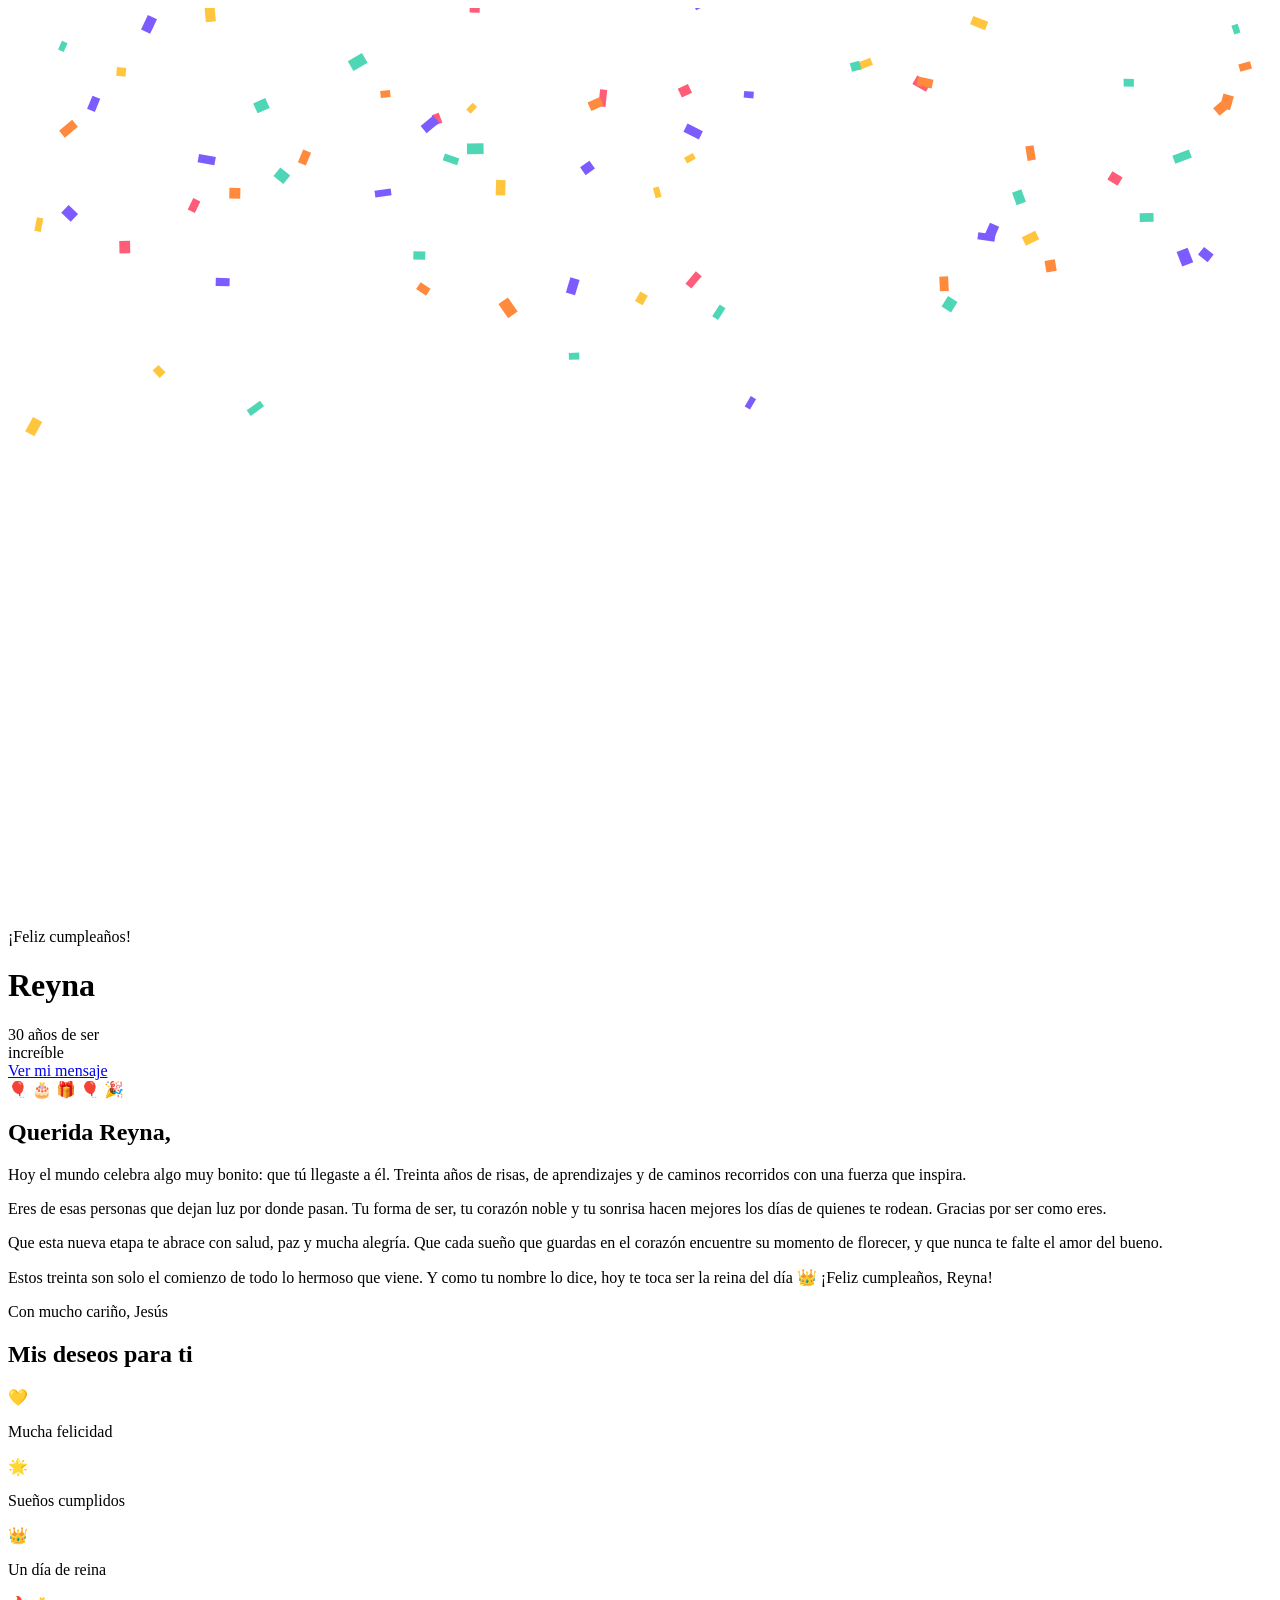
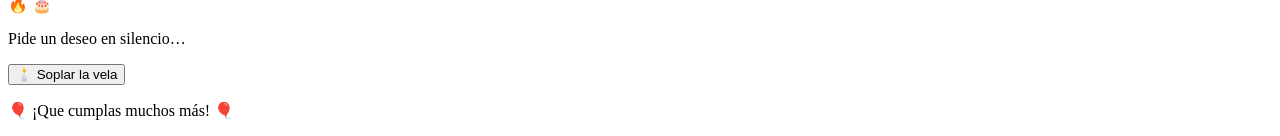
==== index.html @ 69c3510b "Rename index .html to index.html" ====
<!DOCTYPE html>
<html lang="es">
<head>
  <meta charset="UTF-8"/>
  <meta name="viewport" content="width=device-width, initial-scale=1.0"/>
  <title>¡Feliz cumpleaños!</title>
  <link rel="preconnect" href="https://fonts.googleapis.com"/>
  <link rel="preconnect" href="https://fonts.gstatic.com" crossorigin/>
  <link href="https://fonts.googleapis.com/css2?family=Fredoka:wght@500;600;700&family=Nunito:wght@400;600;800&display=swap" rel="stylesheet"/>
  <link rel="stylesheet" href="style.css"/>
</head>
<body class="locked">

<!-- ═══════════════════════════════════════════
     1) VIDEO DE INTRO (lo primero que se ve)
     El archivo del video debe llamarse: intro.mp4
     y estar en la misma carpeta que este index.html
     ═══════════════════════════════════════════ -->
<div class="intro" id="intro">
  <video id="introVideo" src="intro.mp4" autoplay muted playsinline preload="auto"></video>

  <button class="intro-btn intro-sound" id="soundBtn" type="button">🔊 Activar sonido</button>
  <button class="intro-btn intro-skip"  id="skipBtn"  type="button">Saltar ›</button>
  <button class="intro-play" id="playBtn" type="button" hidden>▶ Toca para ver la sorpresa</button>

  <div class="intro-bar"><span id="introBar"></span></div>
</div>

<canvas id="confetti" aria-hidden="true"></canvas>


<!-- ═══════════════════════════════════════════
     2) CONTENIDO DE LA PÁGINA
     ═══════════════════════════════════════════ -->
<main>

  <!-- Portada -->
  <header class="hero">
    <div class="bunting" aria-hidden="true">
      <span></span><span></span><span></span><span></span><span></span><span></span>
      <span></span><span></span><span></span><span></span><span></span><span></span>
      <span></span><span></span><span></span><span></span><span></span><span></span>
      <span></span><span></span><span></span><span></span><span></span><span></span>
    </div>

    <div class="hero-inner">
      <p class="hero-lead">¡Feliz cumpleaños!</p>
      <h1 class="hero-name" data-fill="nombre">NOMBRE</h1>
      <div class="age" aria-label="años que cumple">
        <span class="age-num" data-fill="edad">10</span>
        <span class="age-txt">años de ser<br/>increíble</span>
      </div>
      <a class="btn btn-sun" href="#mensaje">Ver mi mensaje</a>
    </div>

    <span class="float f1" aria-hidden="true">🎈</span>
    <span class="float f2" aria-hidden="true">🎂</span>
    <span class="float f3" aria-hidden="true">🎁</span>
    <span class="float f4" aria-hidden="true">🎈</span>
    <span class="float f5" aria-hidden="true">🎉</span>
  </header>

  <!-- Carta de felicitación -->
  <section class="message" id="mensaje">
    <article class="letter">
      <h2 data-fill="saludo">Querido NOMBRE,</h2>
      <div id="letterBody"></div>
      <p class="sign" data-fill="firma">Con mucho cariño</p>
    </article>
  </section>

  <!-- Deseos -->
  <section class="wishes">
    <h2>Mis deseos para ti</h2>
    <div class="wish-strip" id="wishStrip"></div>
  </section>

  <!-- Soplar la vela -->
  <section class="candle">
    <div class="cake" id="cake" aria-hidden="true">
      <span class="flame" id="flame">🔥</span>
      <span class="cake-emoji">🎂</span>
    </div>
    <p class="candle-text" id="candleText">Pide un deseo en silencio…</p>
    <button class="btn btn-sun" id="blowBtn" type="button">🕯️ Soplar la vela</button>
  </section>

  <footer class="foot">
    <p>🎈 ¡Que cumplas muchos más! 🎈</p>
  </footer>
</main>


<!-- ═══════════════════════════════════════════
     3) AQUÍ CAMBIAS LOS TEXTOS DE LA FELICITACIÓN
        Solo edita lo que está entre comillas.
     ═══════════════════════════════════════════ -->
<script>
const CONFIG = {
  nombre: "Reyna",                     // Nombre de quien cumple años
  edad:   "30",                        // Años que cumple
  saludo: "Querida Reyna,",            // Cómo empieza la carta

  // Cada línea entre comillas es un párrafo de la carta
  mensaje: [
    "Hoy el mundo celebra algo muy bonito: que tú llegaste a él. Treinta años de risas, de aprendizajes y de caminos recorridos con una fuerza que inspira.",
    "Eres de esas personas que dejan luz por donde pasan. Tu forma de ser, tu corazón noble y tu sonrisa hacen mejores los días de quienes te rodean. Gracias por ser como eres.",
    "Que esta nueva etapa te abrace con salud, paz y mucha alegría. Que cada sueño que guardas en el corazón encuentre su momento de florecer, y que nunca te falte el amor del bueno.",
    "Estos treinta son solo el comienzo de todo lo hermoso que viene. Y como tu nombre lo dice, hoy te toca ser la reina del día 👑 ¡Feliz cumpleaños, Reyna!"
  ],

  firma: "Con mucho cariño,\nJesús",   // \n hace un salto de línea

  // Tres deseos (ícono + texto corto)
  deseos: [
    { icono: "💛", texto: "Mucha felicidad" },
    { icono: "🌟", texto: "Sueños cumplidos" },
    { icono: "👑", texto: "Un día de reina" }
  ]
};
</script>

<script>
/* ── Rellenar textos desde CONFIG ── */
document.querySelectorAll('[data-fill]').forEach(el => {
  el.textContent = CONFIG[el.dataset.fill];
});
CONFIG.mensaje.forEach(txt => {
  const p = document.createElement('p');
  p.textContent = txt;
  document.getElementById('letterBody').appendChild(p);
});
CONFIG.deseos.forEach(d => {
  const div = document.createElement('div');
  div.className = 'wish';
  div.innerHTML = '<span aria-hidden="true"></span><p></p>';
  div.querySelector('span').textContent = d.icono;
  div.querySelector('p').textContent = d.texto;
  document.getElementById('wishStrip').appendChild(div);
});
document.title = '¡Feliz cumpleaños, ' + CONFIG.nombre + '!';

/* ── Confeti ── */
function confetti(duration) {
  if (window.matchMedia('(prefers-reduced-motion: reduce)').matches) return;
  const c = document.getElementById('confetti'), ctx = c.getContext('2d');
  c.width = innerWidth; c.height = innerHeight;
  const colors = ['#FF5C7A', '#FFC53D', '#4FD6B5', '#7C5CFF', '#FF8A3D', '#FFFFFF'];
  const pieces = Array.from({ length: 150 }, () => ({
    x: Math.random() * c.width,
    y: -20 - Math.random() * c.height * 0.6,
    w: 6 + Math.random() * 6,
    h: 9 + Math.random() * 9,
    vx: -1.2 + Math.random() * 2.4,
    vy: 2 + Math.random() * 3.5,
    r: Math.random() * 6,
    vr: -0.2 + Math.random() * 0.4,
    col: colors[Math.floor(Math.random() * colors.length)]
  }));
  const t0 = performance.now();
  (function frame(t) {
    ctx.clearRect(0, 0, c.width, c.height);
    pieces.forEach(p => {
      p.x += p.vx; p.y += p.vy; p.r += p.vr;
      ctx.save(); ctx.translate(p.x, p.y); ctx.rotate(p.r);
      ctx.fillStyle = p.col; ctx.fillRect(-p.w / 2, -p.h / 2, p.w, p.h);
      ctx.restore();
    });
    if (t - t0 < duration) requestAnimationFrame(frame);
    else ctx.clearRect(0, 0, c.width, c.height);
  })(t0);
}

/* ── Soplar la vela ── */
document.getElementById('blowBtn').addEventListener('click', e => {
  document.getElementById('flame').textContent = '💨';
  document.getElementById('cake').classList.add('blown');
  document.getElementById('candleText').textContent = '¡Que se cumpla todo lo que deseaste! ✨';
  e.currentTarget.hidden = true;
  confetti(4500);
});

/* ── Video de intro ── */
const intro = document.getElementById('intro');
const vid = document.getElementById('introVideo');
const bar = document.getElementById('introBar');
const soundBtn = document.getElementById('soundBtn');
const skipBtn = document.getElementById('skipBtn');
const playBtn = document.getElementById('playBtn');
let closed = false;

function closeIntro() {
  if (closed) return;
  closed = true;
  vid.pause();
  intro.classList.add('hide');
  document.body.classList.remove('locked');
  document.body.classList.add('revealed');
  window.scrollTo(0, 0);
  setTimeout(() => intro.remove(), 900);
  confetti(4000);
}

vid.addEventListener('ended', closeIntro);
vid.addEventListener('error', closeIntro);          // si no existe intro.mp4, pasa directo a la página
skipBtn.addEventListener('click', closeIntro);
vid.addEventListener('timeupdate', () => {
  if (vid.duration) bar.style.width = (vid.currentTime / vid.duration * 100) + '%';
});

soundBtn.addEventListener('click', () => {
  vid.muted = false;
  soundBtn.hidden = true;
  vid.play();
});

playBtn.addEventListener('click', () => {
  vid.muted = false;
  soundBtn.hidden = true;
  playBtn.hidden = true;
  vid.play();
});

// Si el navegador bloquea el autoplay, se muestra un botón grande para iniciar
const started = vid.play();
if (started && started.catch) started.catch(() => { playBtn.hidden = false; });

// Si el video tarda demasiado en cargar, no dejamos esperando
setTimeout(() => { if (!closed && vid.readyState < 2) closeIntro(); }, 8000);
</script>

</body>
</html>
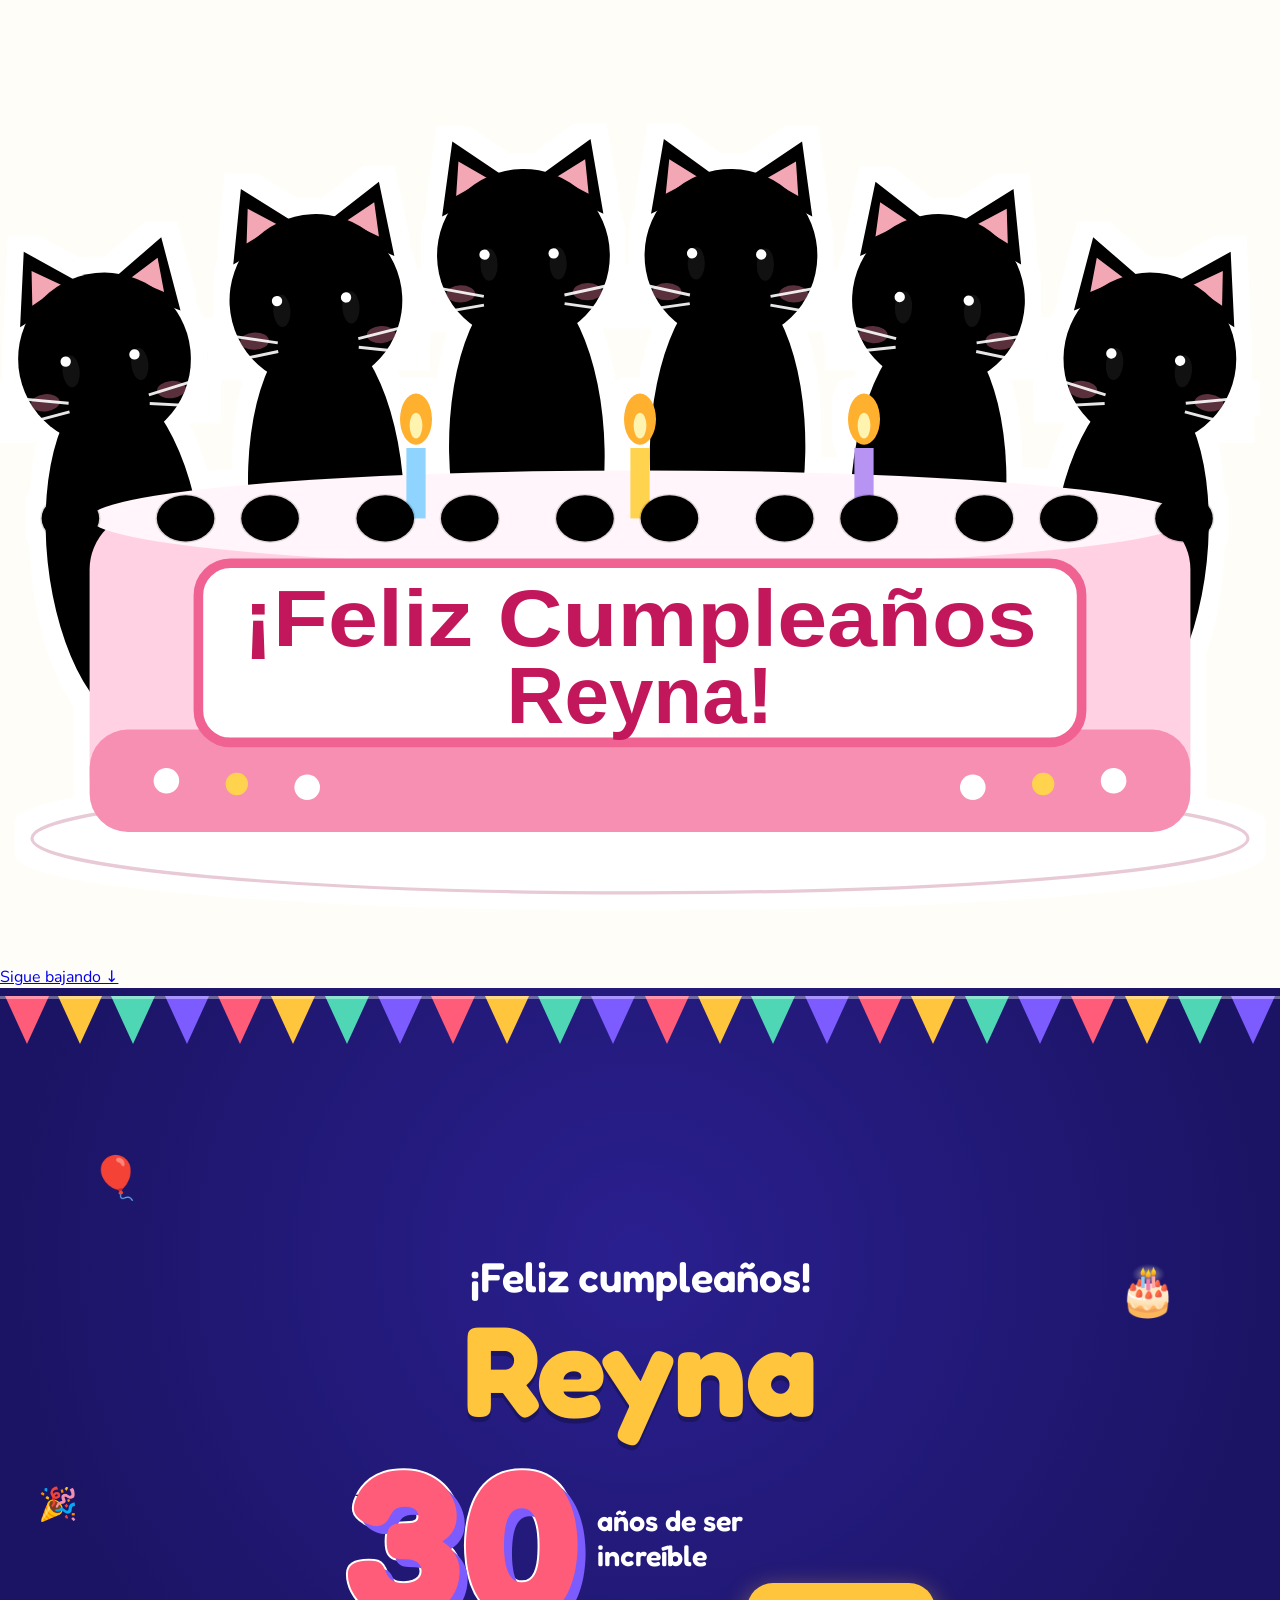
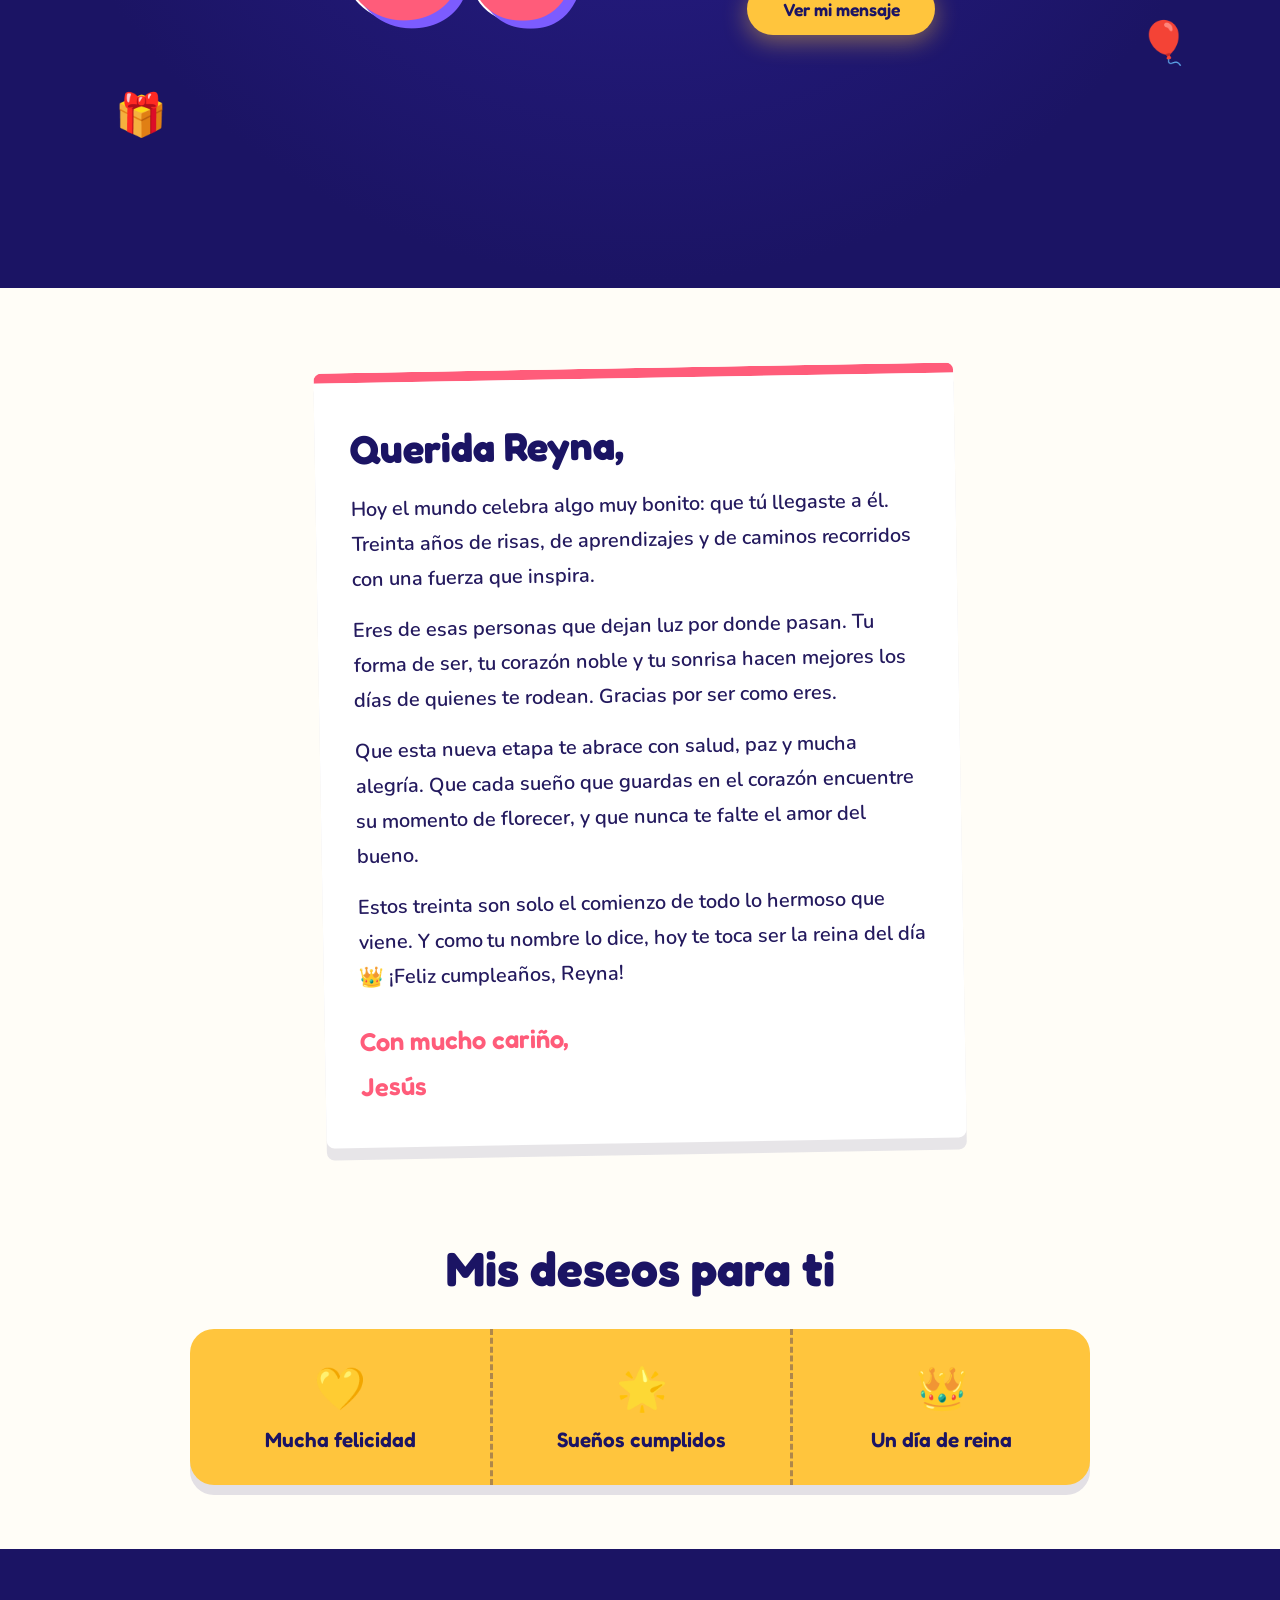
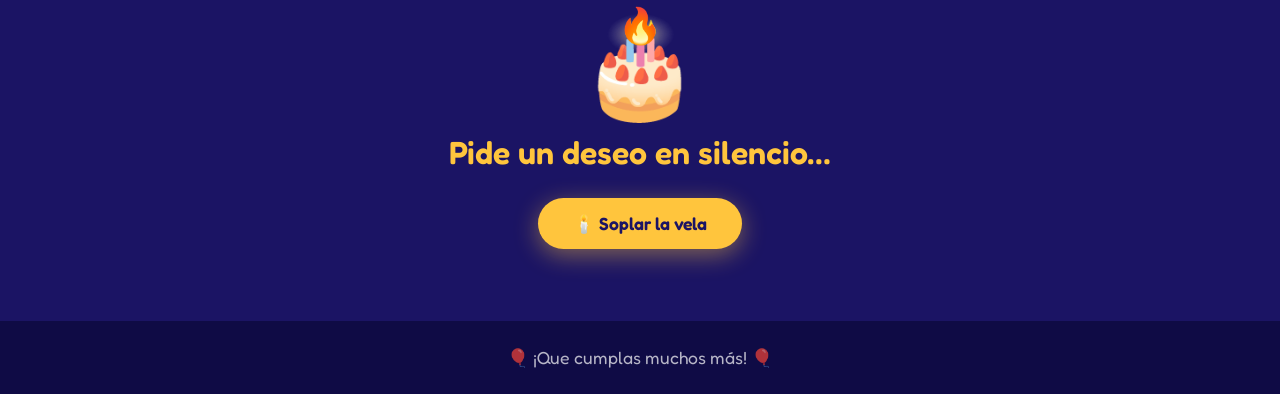
==== commit c7c19618: "Add SVG section for birthday cake with kittens" ====
--- a/index.html
+++ b/index.html
@@ -34,8 +34,81 @@
      ═══════════════════════════════════════════ -->
 <main>
 
+  <!-- ═══════════════════════════════════════════
+       GATITOS CON EL PASTEL (aparece justo después del video)
+       Nota: el nombre "Reyna" del pastel está escrito dentro del dibujo (SVG).
+       Si cambias el nombre, busca "Reyna" en este bloque y cámbialo.
+       ═══════════════════════════════════════════ -->
+  <section class="hero-gatitos">
+<svg viewBox="0 0 400 300" role="img" aria-labelledby="hg-t">
+ <title id="hg-t">Seis gatitos juntos sostienen un pastel que dice ¡Feliz Cumpleaños Reyna!</title>
+ <defs>
+  <filter id="st" x="-3%" y="-3%" width="106%" height="108%" color-interpolation-filters="sRGB">
+   <feMorphology in="SourceAlpha" operator="dilate" radius="5" result="d"/>
+   <feFlood flood-color="#fff"/><feComposite in2="d" operator="in" result="w"/>
+   <feMerge><feMergeNode in="w"/><feMergeNode in="SourceGraphic"/></feMerge>
+  </filter>
+  <symbol id="kt" viewBox="0 0 80 130" overflow="visible">
+   <ellipse cx="40" cy="110" rx="27" ry="60" style="fill:var(--fur)"/>
+   <path d="M12 28L16 2L36 16ZM68 28L64 2L44 16Z" style="fill:var(--ear,var(--fur))"/>
+   <path d="M17 21L18 9L28 15ZM63 21L62 9L52 15Z" style="fill:var(--ein,#f3a6b4)"/>
+   <circle cx="40" cy="42" r="30" style="fill:var(--fur)"/>
+   <ellipse cx="40" cy="46" rx="22" ry="22" style="fill:var(--mask,var(--fur))"/>
+   <g style="opacity:var(--po,0)"><ellipse cx="24" cy="30" rx="11" ry="10" fill="#d9833a"/><ellipse cx="58" cy="34" rx="8" ry="7" fill="#f1d2a0"/></g>
+   <g style="opacity:var(--so,0)" stroke="#2e2118" stroke-width="2.8" stroke-linecap="round" fill="none"><path d="M40 14V26M30 16L33 26M50 16L47 26M12 44H22M13 52H22M68 44H58M67 52H58"/></g>
+   <ellipse cx="40" cy="56" rx="14" ry="10" style="fill:var(--muz,var(--fur))"/>
+   <ellipse cx="18" cy="55" rx="5" ry="3" fill="#ff8aa8" opacity=".35"/><ellipse cx="62" cy="55" rx="5" ry="3" fill="#ff8aa8" opacity=".35"/>
+   <ellipse cx="28" cy="44" rx="6.2" ry="7.2" style="fill:var(--eye)"/><ellipse cx="52" cy="44" rx="6.2" ry="7.2" style="fill:var(--eye)"/>
+   <ellipse cx="28" cy="45" rx="3" ry="5.6" fill="#111"/><ellipse cx="52" cy="45" rx="3" ry="5.6" fill="#111"/>
+   <circle cx="26.5" cy="41.5" r="1.8" fill="#fff"/><circle cx="50.5" cy="41.5" r="1.8" fill="#fff"/>
+   <path d="M36.5 53H43.5L40 57.5Z" style="fill:var(--nose)"/>
+   <path d="M40 57.5V60M40 60Q36 63 33 60M40 60Q44 63 47 60" stroke="#0008" stroke-width="1.2" fill="none" stroke-linecap="round"/>
+   <path d="M26 56L6 52M26 59L7 62M54 56L74 52M54 59L73 62" stroke="#fff" stroke-opacity=".9" stroke-width="1"/>
+  </symbol>
+  <g id="pw"><ellipse cx="20" cy="0" rx="10" ry="8" style="fill:var(--paw,var(--fur))" stroke="#0002"/><ellipse cx="60" cy="0" rx="10" ry="8" style="fill:var(--paw,var(--fur))" stroke="#0002"/></g>
+ </defs>
+
+ <g filter="url(#st)"><g class="all">
+  <!-- gatitos: negro, blanco y gris, carey, gris azulado, atigrado café, siamés -->
+  <g transform="translate(4,74) scale(.9) rotate(-6 40 120)"><g class="kb" style="--i:0"><use href="#kt" class="c1" width="80" height="130"/></g></g>
+  <g transform="translate(66.4,56) scale(.9) rotate(-3 40 120)"><g class="kb" style="--i:1"><use href="#kt" class="c2" width="80" height="130"/></g></g>
+  <g transform="translate(128.8,42) scale(.9) rotate(-1 40 120)"><g class="kb" style="--i:2"><use href="#kt" class="c3" width="80" height="130"/></g></g>
+  <g transform="translate(191.2,42) scale(.9) rotate(1 40 120)"><g class="kb" style="--i:3"><use href="#kt" class="c4" width="80" height="130"/></g></g>
+  <g transform="translate(253.6,56) scale(.9) rotate(3 40 120)"><g class="kb" style="--i:4"><use href="#kt" class="c5" width="80" height="130"/></g></g>
+  <g transform="translate(316,74) scale(.9) rotate(6 40 120)"><g class="kb" style="--i:5"><use href="#kt" class="c6" width="80" height="130"/></g></g>
+
+  <!-- pastel -->
+  <ellipse cx="200" cy="262" rx="190" ry="17" fill="#fff" stroke="#e8c9d6"/>
+  <rect x="28" y="160" width="344" height="100" rx="18" fill="#ffd1e3"/>
+  <rect x="28" y="228" width="344" height="32" rx="12" fill="#f78fb3"/>
+  <ellipse cx="200" cy="162" rx="172" ry="15" fill="#fff5fa"/>
+  <g fill="#fff"><circle cx="52" cy="244" r="4"/><circle cx="96" cy="246" r="4"/><circle cx="304" cy="246" r="4"/><circle cx="348" cy="244" r="4"/></g>
+  <g fill="#ffd34d"><circle cx="74" cy="245" r="3.5"/><circle cx="326" cy="245" r="3.5"/></g>
+  <rect x="62" y="176" width="276" height="56" rx="10" fill="#fff" stroke="#f06292" stroke-width="3"/>
+  <g font-family="Trebuchet MS,Segoe UI,sans-serif" font-weight="800" text-anchor="middle" fill="#c2185b">
+   <text x="200" y="202" font-size="25" textLength="248" lengthAdjust="spacingAndGlyphs">¡Feliz Cumpleaños</text>
+   <text x="200" y="226" font-size="25">Reyna!</text>
+  </g>
+  <!-- velas -->
+  <g>
+   <rect x="127" y="140" width="6" height="22" fill="#8fd3ff"/><rect x="197" y="140" width="6" height="22" fill="#ffd34d"/><rect x="267" y="140" width="6" height="22" fill="#b794f4"/>
+   <g fill="#ffb02e"><ellipse class="fl" cx="130" cy="131" rx="5" ry="8"/><ellipse class="fl" cx="200" cy="131" rx="5" ry="8"/><ellipse class="fl" cx="270" cy="131" rx="5" ry="8"/></g>
+   <g fill="#fff3b0"><ellipse cx="130" cy="133" rx="2" ry="4"/><ellipse cx="200" cy="133" rx="2" ry="4"/><ellipse cx="270" cy="133" rx="2" ry="4"/></g>
+  </g>
+  <!-- patitas agarrando el pastel -->
+  <g transform="translate(4,162) scale(.9)"><use href="#pw" class="c1"/></g>
+  <g transform="translate(66.4,162) scale(.9)"><use href="#pw" class="c2"/></g>
+  <g transform="translate(128.8,162) scale(.9)"><use href="#pw" class="c3"/></g>
+  <g transform="translate(191.2,162) scale(.9)"><use href="#pw" class="c4"/></g>
+  <g transform="translate(253.6,162) scale(.9)"><use href="#pw" class="c5"/></g>
+  <g transform="translate(316,162) scale(.9)"><use href="#pw" class="c6"/></g>
+ </g></g>
+</svg>
+    <a class="gatitos-next" href="#inicio">Sigue bajando ↓</a>
+  </section>
+
   <!-- Portada -->
-  <header class="hero">
+  <header class="hero" id="inicio">
     <div class="bunting" aria-hidden="true">
       <span></span><span></span><span></span><span></span><span></span><span></span>
       <span></span><span></span><span></span><span></span><span></span><span></span>
--- a/style.css
+++ b/style.css
@@ -0,0 +1,286 @@
+/* =====================================================
+   FELICITACIÓN DE CUMPLEAÑOS
+   Paleta: azul noche · amarillo sol · coral · menta
+   Fuentes: Fredoka (títulos) + Nunito (texto)
+   ===================================================== */
+
+:root {
+  --night:  #1B1464;
+  --night2: #2A1F8F;
+  --sun:    #FFC53D;
+  --coral:  #FF5C7A;
+  --mint:   #4FD6B5;
+  --violet: #7C5CFF;
+  --paper:  #FFFDF7;
+  --ink:    #241A5E;
+  --soft:   #5B5490;
+}
+
+*, *::before, *::after { box-sizing: border-box; margin: 0; padding: 0; }
+html { scroll-behavior: smooth; }
+
+body {
+  font-family: 'Nunito', system-ui, sans-serif;
+  background: var(--paper);
+  color: var(--ink);
+  overflow-x: hidden;
+}
+body.locked { overflow: hidden; height: 100vh; }
+
+:focus-visible { outline: 3px solid var(--sun); outline-offset: 3px; }
+
+/* ══════════════ VIDEO DE INTRO ══════════════ */
+.intro {
+  position: fixed; inset: 0; z-index: 100;
+  background: #000;
+  display: flex; align-items: center; justify-content: center;
+  transition: opacity .8s ease;
+}
+.intro.hide { opacity: 0; pointer-events: none; }
+
+.intro video { width: 100%; height: 100%; object-fit: contain; background: #000; }
+
+.intro-btn {
+  position: absolute;
+  top: max(1rem, env(safe-area-inset-top));
+  font-family: 'Nunito', sans-serif; font-weight: 800; font-size: .9rem;
+  color: #fff; background: rgba(0,0,0,.55);
+  border: 1.5px solid rgba(255,255,255,.5);
+  padding: .55rem 1rem; border-radius: 100px; cursor: pointer;
+  backdrop-filter: blur(6px);
+}
+.intro-btn:hover { background: rgba(0,0,0,.75); }
+.intro-sound { left: 1rem; }
+.intro-skip  { right: 1rem; }
+
+.intro-play {
+  position: absolute;
+  font-family: 'Fredoka', sans-serif; font-weight: 600; font-size: 1.2rem;
+  color: var(--night); background: var(--sun);
+  border: none; padding: 1rem 2rem; border-radius: 100px; cursor: pointer;
+  box-shadow: 0 8px 30px rgba(255,197,61,.5);
+}
+
+.intro-bar {
+  position: absolute; left: 0; right: 0; bottom: 0; height: 5px;
+  background: rgba(255,255,255,.2);
+}
+.intro-bar span { display: block; height: 100%; width: 0; background: var(--sun); }
+
+#confetti {
+  position: fixed; inset: 0; width: 100%; height: 100%;
+  pointer-events: none; z-index: 90;
+}
+
+/* ══════════════ PORTADA ══════════════ */
+.hero {
+  position: relative;
+  min-height: 100svh;
+  background: radial-gradient(ellipse at 50% 30%, var(--night2) 0%, var(--night) 70%);
+  color: #fff;
+  text-align: center;
+  display: flex; align-items: center; justify-content: center;
+  padding: 7rem 1.5rem 5rem;
+  overflow: hidden;
+}
+
+/* Banderines */
+.bunting {
+  position: absolute; top: 0; left: 0; right: 0;
+  display: flex; justify-content: space-around;
+  height: 70px; overflow: hidden;
+}
+.bunting::before {
+  content: ''; position: absolute; top: 8px; left: 0; right: 0;
+  height: 3px; background: rgba(255,255,255,.35);
+}
+.bunting span {
+  width: 0; height: 0; margin-top: 8px; flex: none;
+  border-left: 22px solid transparent;
+  border-right: 22px solid transparent;
+  border-top: 48px solid var(--coral);
+}
+.bunting span:nth-child(4n+2) { border-top-color: var(--sun); }
+.bunting span:nth-child(4n+3) { border-top-color: var(--mint); }
+.bunting span:nth-child(4n)   { border-top-color: var(--violet); }
+
+.hero-inner { position: relative; z-index: 2; max-width: 760px; }
+
+.hero-lead {
+  font-family: 'Fredoka', sans-serif; font-weight: 600;
+  font-size: clamp(1.6rem, 6vw, 2.6rem);
+  color: #fff;
+  margin-bottom: .4rem;
+}
+
+.hero-name {
+  font-family: 'Fredoka', sans-serif; font-weight: 700;
+  font-size: clamp(3.4rem, 15vw, 8rem);
+  line-height: .95;
+  color: var(--sun);
+  text-shadow: 0 5px 0 rgba(0,0,0,.25);
+  word-break: break-word;
+}
+
+/* El número de la edad es el elemento protagonista */
+.age {
+  display: inline-flex; align-items: center; gap: 1rem;
+  margin: 1.6rem 0 2.2rem;
+}
+.age-num {
+  font-family: 'Fredoka', sans-serif; font-weight: 700;
+  font-size: clamp(6rem, 26vw, 13rem);
+  line-height: .8;
+  color: var(--coral);
+  -webkit-text-stroke: 4px #fff;
+  paint-order: stroke fill;
+  text-shadow: 8px 8px 0 var(--violet);
+}
+.age-txt {
+  font-family: 'Fredoka', sans-serif; font-weight: 600;
+  font-size: clamp(1.2rem, 4vw, 1.8rem);
+  text-align: left; line-height: 1.2;
+  color: #fff;
+}
+
+body.revealed .age-num { animation: pop .7s cubic-bezier(.2,1.6,.4,1) both; }
+@keyframes pop {
+  from { transform: scale(.3) rotate(-12deg); opacity: 0; }
+  to   { transform: scale(1) rotate(0); opacity: 1; }
+}
+
+/* Globos y stickers */
+.float {
+  position: absolute; z-index: 1;
+  font-size: 2.6rem;
+  animation: bob 4s ease-in-out infinite;
+}
+.f1 { top: 18%; left: 7%;  animation-delay: 0s; }
+.f2 { top: 30%; right: 8%; font-size: 3rem; animation-delay: .8s; }
+.f3 { bottom: 16%; left: 9%; animation-delay: 1.6s; }
+.f4 { bottom: 24%; right: 7%; animation-delay: .4s; }
+.f5 { top: 55%; left: 3%; font-size: 2rem; animation-delay: 1.2s; }
+@keyframes bob {
+  0%,100% { transform: translateY(0) rotate(-6deg); }
+  50%     { transform: translateY(-14px) rotate(6deg); }
+}
+
+/* Botones */
+.btn {
+  display: inline-block;
+  font-family: 'Fredoka', sans-serif; font-weight: 600; font-size: 1.1rem;
+  padding: .95rem 2.2rem; border-radius: 100px;
+  text-decoration: none; border: none; cursor: pointer;
+  transition: transform .2s, box-shadow .2s;
+}
+.btn:hover { transform: translateY(-3px); }
+.btn-sun { background: var(--sun); color: var(--night); box-shadow: 0 6px 24px rgba(255,197,61,.45); }
+
+/* ══════════════ CARTA ══════════════ */
+.message { padding: 5rem 1.5rem 3rem; background: var(--paper); }
+
+.letter {
+  max-width: 640px; margin: 0 auto;
+  background: #fff;
+  border-top: 10px solid var(--coral);
+  border-radius: 8px;
+  padding: 2.6rem 2.2rem 2.4rem;
+  box-shadow: 0 12px 0 rgba(27,20,100,.1);
+  transform: rotate(-1deg);
+}
+.letter h2 {
+  font-family: 'Fredoka', sans-serif; font-weight: 700;
+  font-size: clamp(1.8rem, 6vw, 2.5rem);
+  color: var(--night);
+  margin-bottom: 1.2rem;
+}
+.letter p {
+  font-size: clamp(1.05rem, 3.4vw, 1.25rem);
+  line-height: 1.75;
+  font-weight: 600;
+  color: var(--ink);
+  margin-bottom: 1rem;
+}
+.letter .sign {
+  font-family: 'Fredoka', sans-serif; font-weight: 600;
+  font-size: clamp(1.3rem, 4vw, 1.6rem);
+  color: var(--coral);
+  white-space: pre-line;
+  margin: 1.6rem 0 0;
+}
+
+/* ══════════════ DESEOS ══════════════ */
+.wishes { padding: 3rem 1.5rem 4rem; text-align: center; }
+.wishes h2 {
+  font-family: 'Fredoka', sans-serif; font-weight: 700;
+  font-size: clamp(2rem, 6vw, 3rem);
+  color: var(--night);
+  margin-bottom: 2rem;
+}
+
+.wish-strip {
+  max-width: 900px; margin: 0 auto;
+  display: grid; grid-template-columns: repeat(3, 1fr);
+  background: var(--sun);
+  border-radius: 24px;
+  box-shadow: 0 10px 0 rgba(27,20,100,.12);
+}
+.wish { padding: 2rem 1rem; }
+.wish + .wish { border-left: 3px dashed rgba(27,20,100,.35); }
+.wish span { display: block; font-size: 2.6rem; margin-bottom: .5rem; }
+.wish p {
+  font-family: 'Fredoka', sans-serif; font-weight: 600;
+  font-size: 1.3rem; line-height: 1.3; color: var(--night);
+}
+
+/* ══════════════ VELA ══════════════ */
+.candle {
+  background: var(--night);
+  color: #fff;
+  text-align: center;
+  padding: 4.5rem 1.5rem;
+}
+.cake { position: relative; display: inline-block; margin-bottom: 1rem; }
+.cake-emoji { font-size: 6rem; display: block; line-height: 1; }
+.flame {
+  position: absolute; top: -1.2rem; left: 50%;
+  transform: translateX(-50%);
+  font-size: 2.2rem;
+  animation: flicker 1s ease-in-out infinite alternate;
+}
+.cake.blown .flame { animation: none; opacity: .8; }
+@keyframes flicker {
+  from { transform: translateX(-50%) scale(1) rotate(-4deg); }
+  to   { transform: translateX(-50%) scale(1.15) rotate(4deg); }
+}
+.candle-text {
+  font-family: 'Fredoka', sans-serif; font-weight: 600;
+  font-size: clamp(1.4rem, 5vw, 2rem);
+  color: var(--sun);
+  margin-bottom: 1.6rem;
+}
+
+.foot {
+  background: #0F0B45; color: rgba(255,255,255,.7);
+  text-align: center; padding: 1.6rem 1rem;
+  font-family: 'Fredoka', sans-serif; font-size: 1.1rem;
+}
+
+/* ══════════════ RESPONSIVE ══════════════ */
+@media (max-width: 720px) {
+  .wish-strip { grid-template-columns: 1fr; }
+  .wish + .wish {
+    border-left: none;
+    border-top: 3px dashed rgba(27,20,100,.35);
+  }
+  .letter { padding: 2rem 1.4rem; }
+  .f5 { display: none; }
+  .age { flex-direction: column; gap: .6rem; }
+  .age-txt { text-align: center; }
+}
+
+@media (prefers-reduced-motion: reduce) {
+  .float, .flame, body.revealed .age-num { animation: none; }
+  .letter { transform: none; }
+  html { scroll-behavior: auto; }
+}
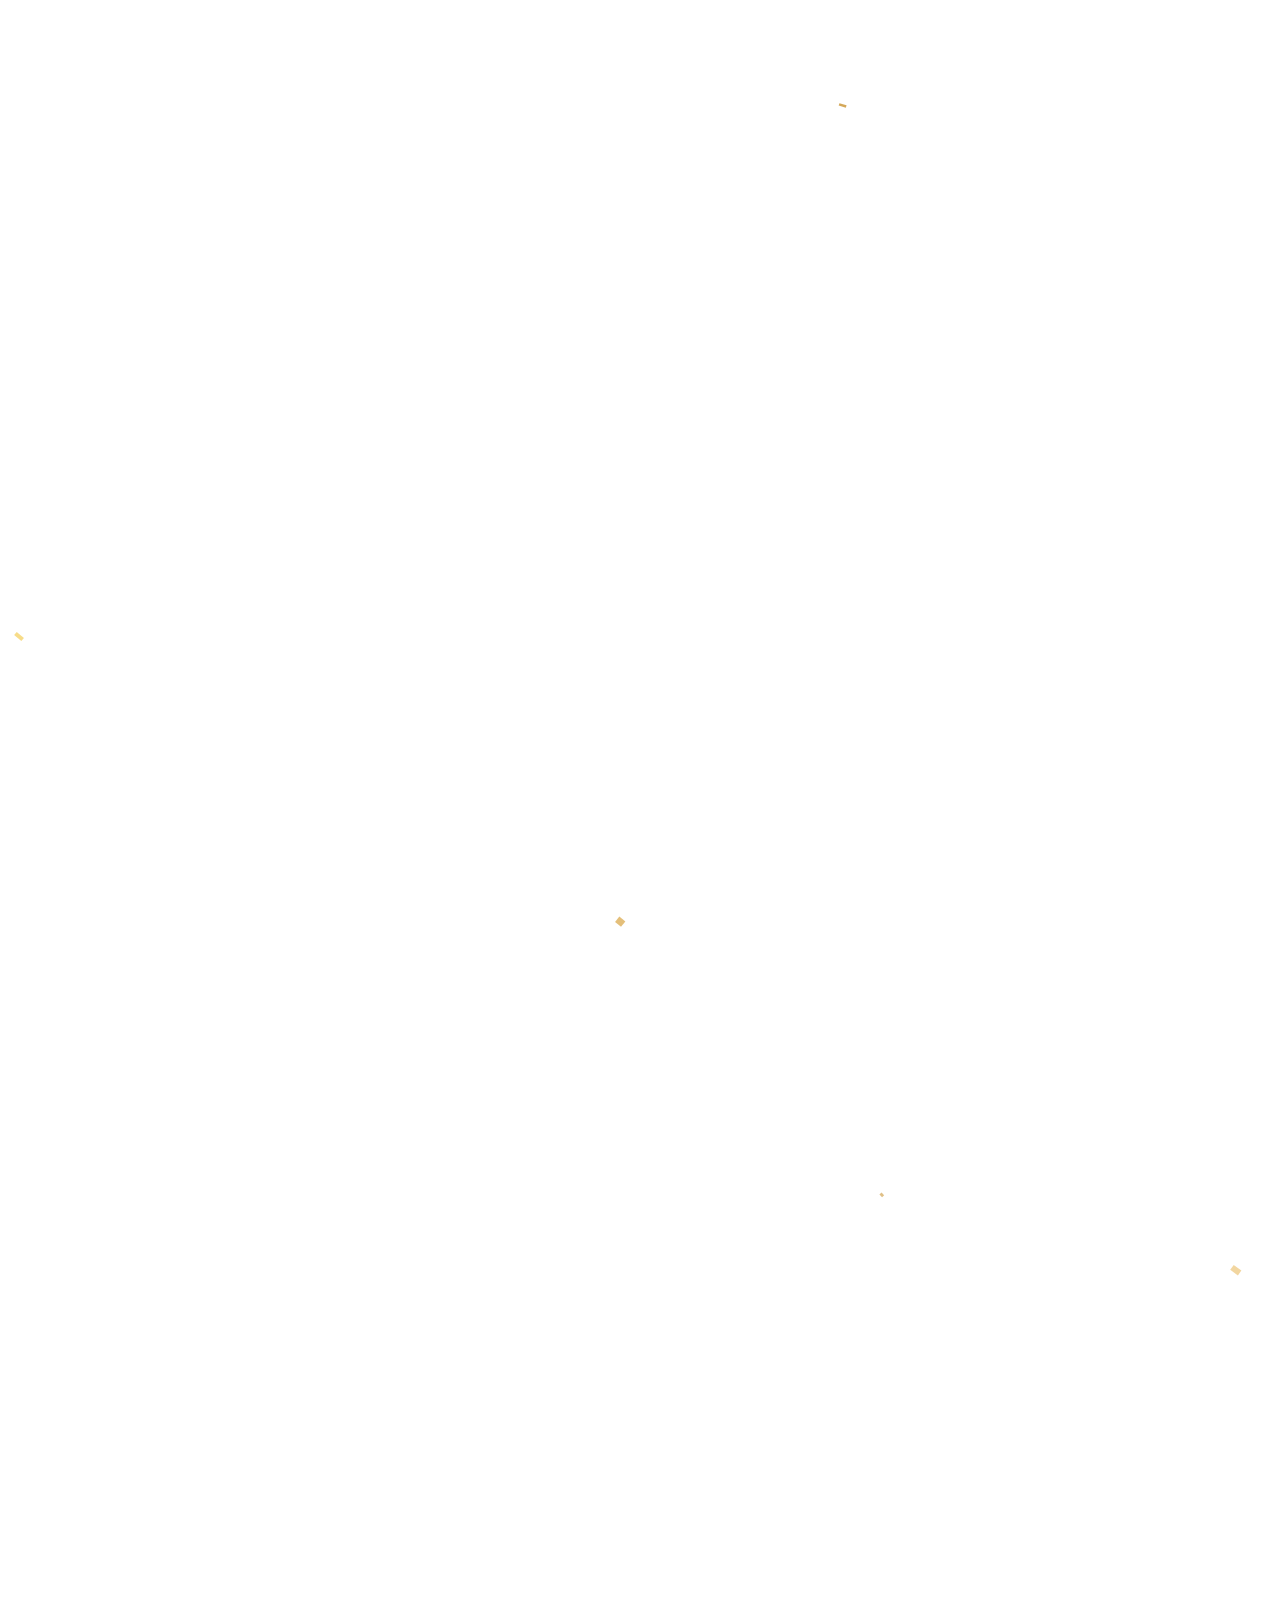
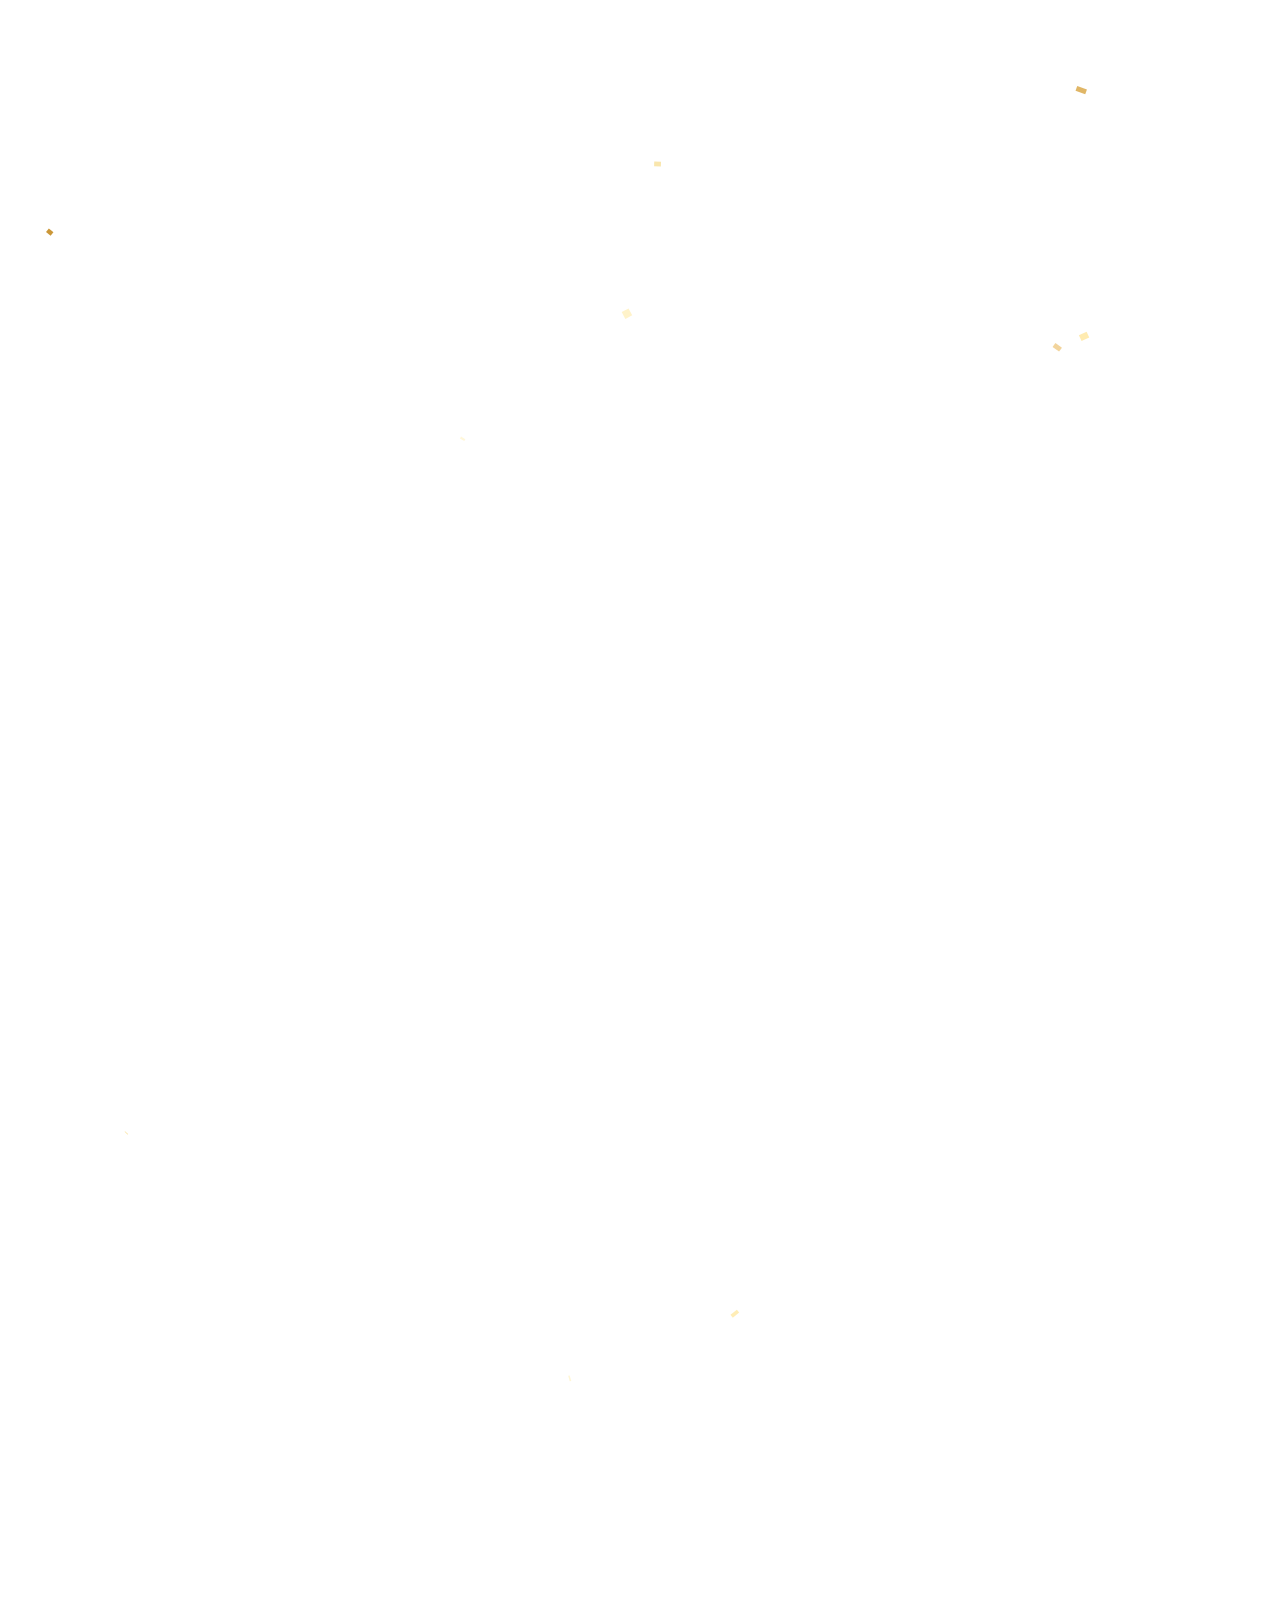
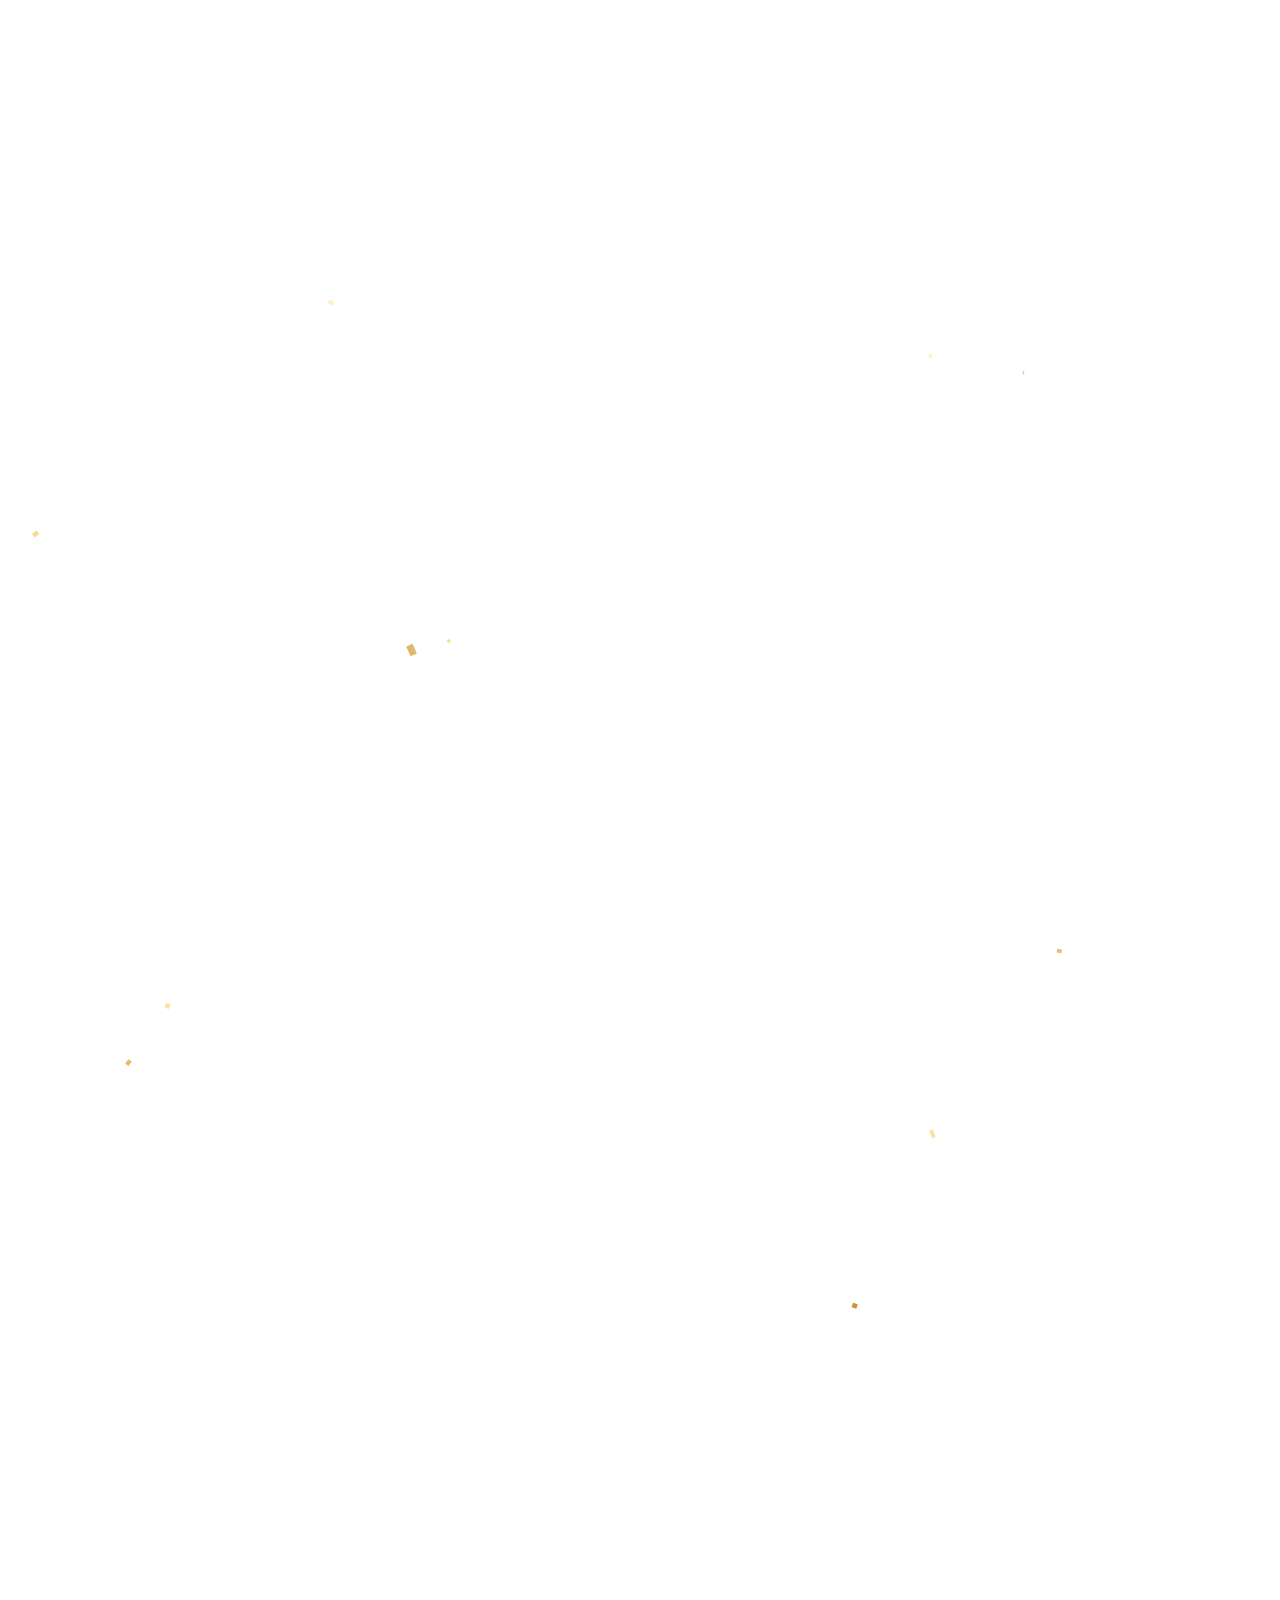
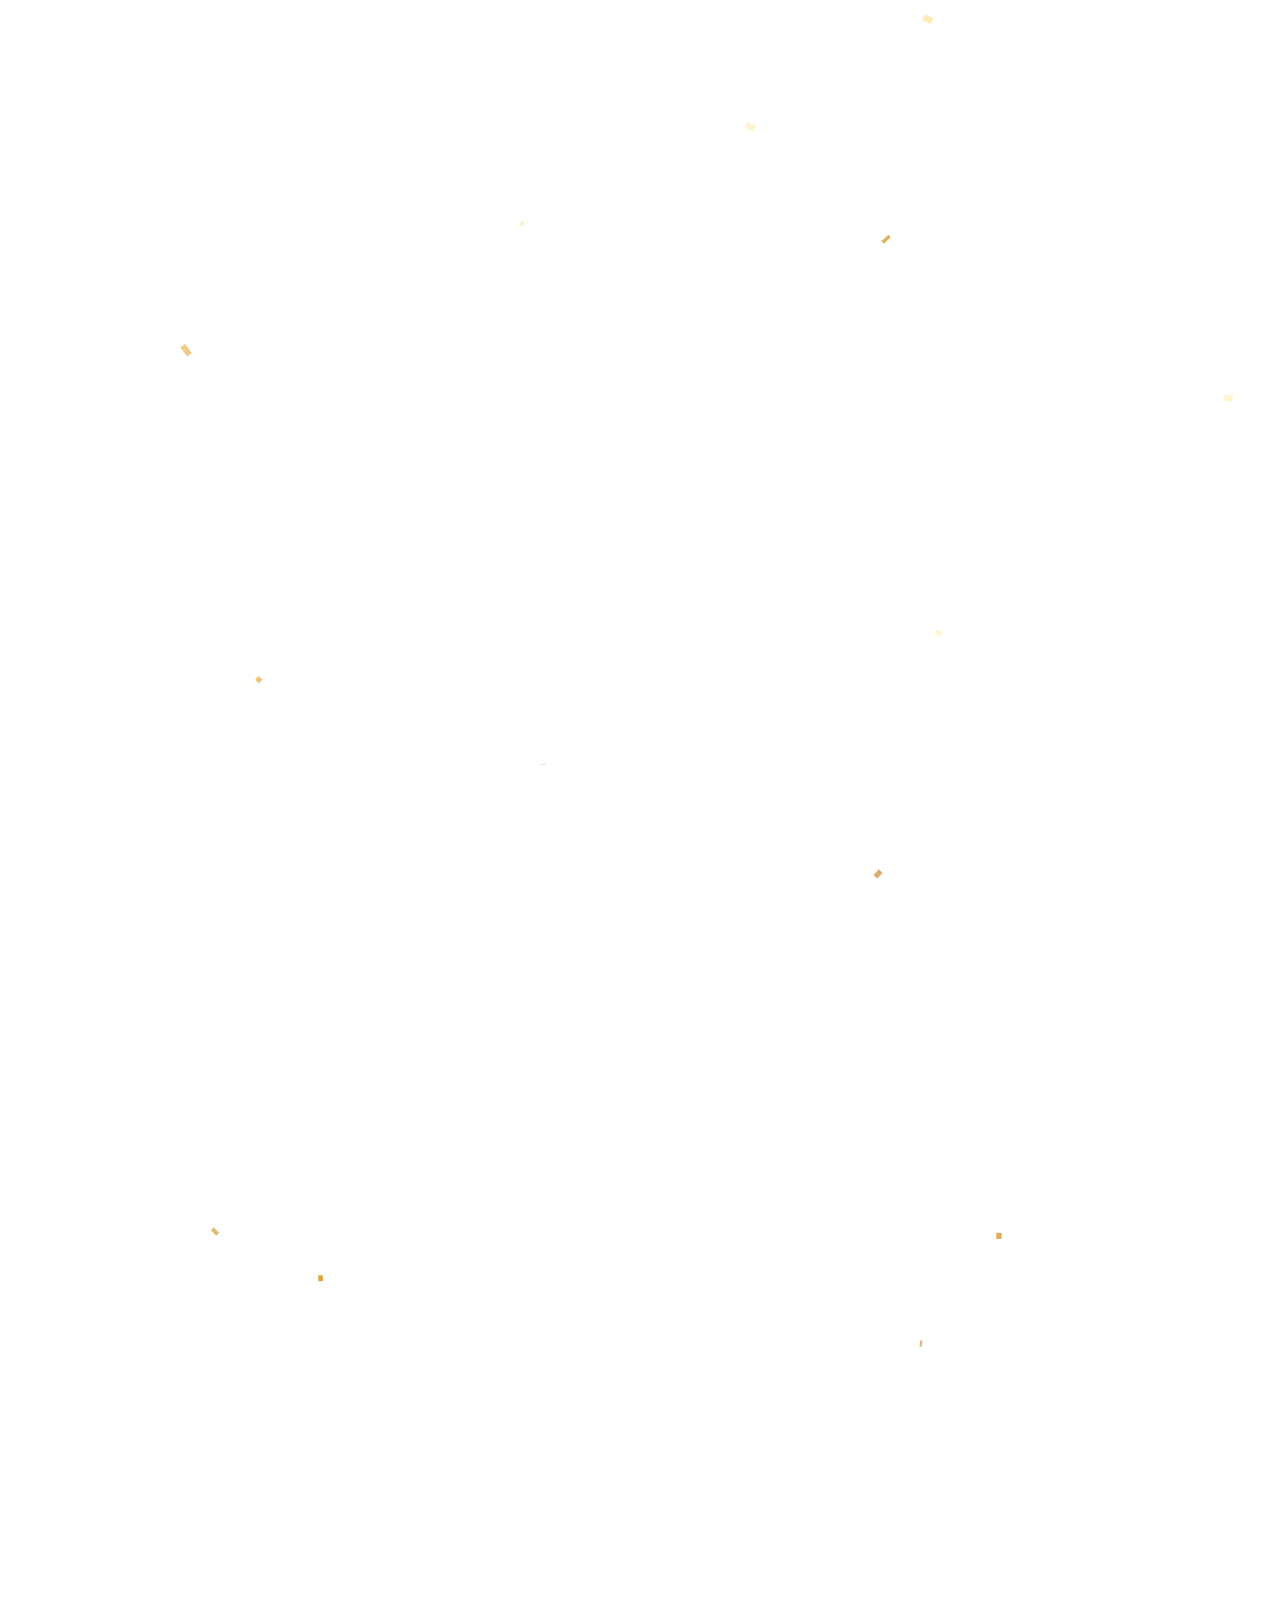
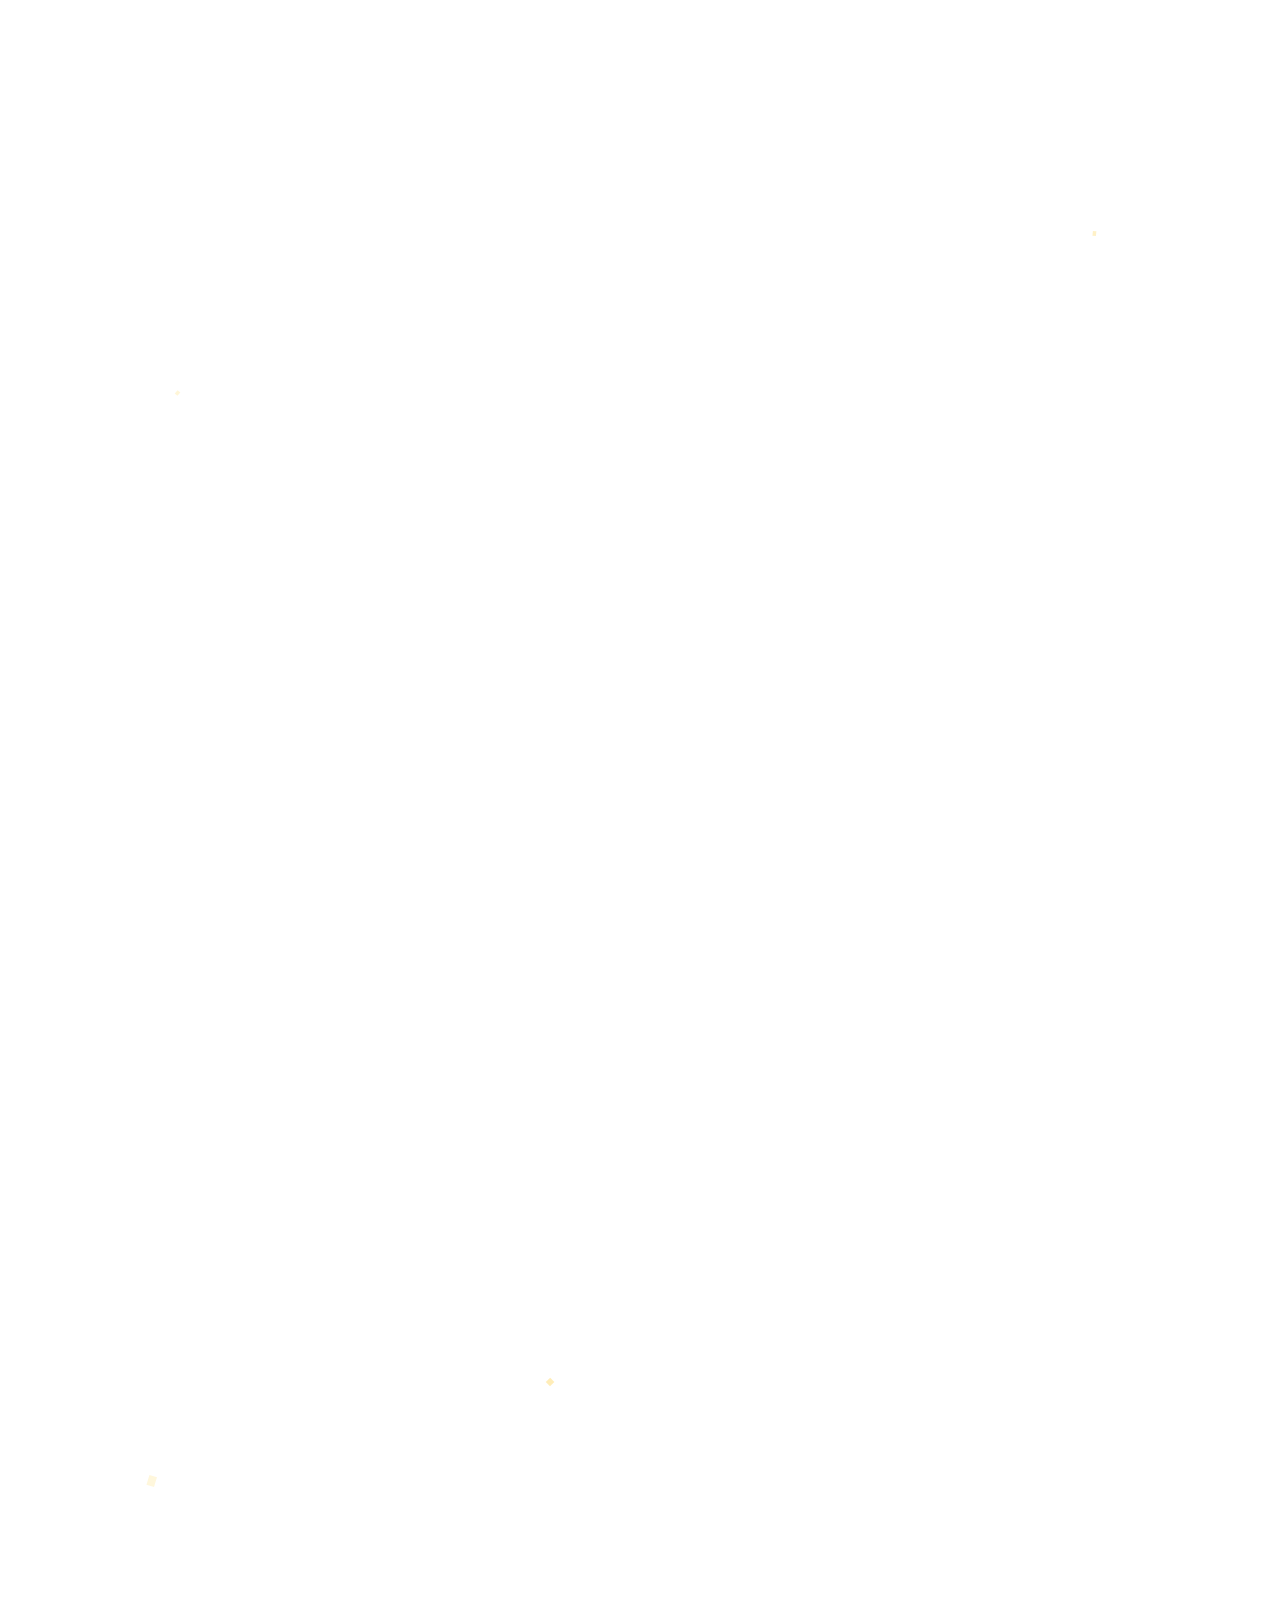
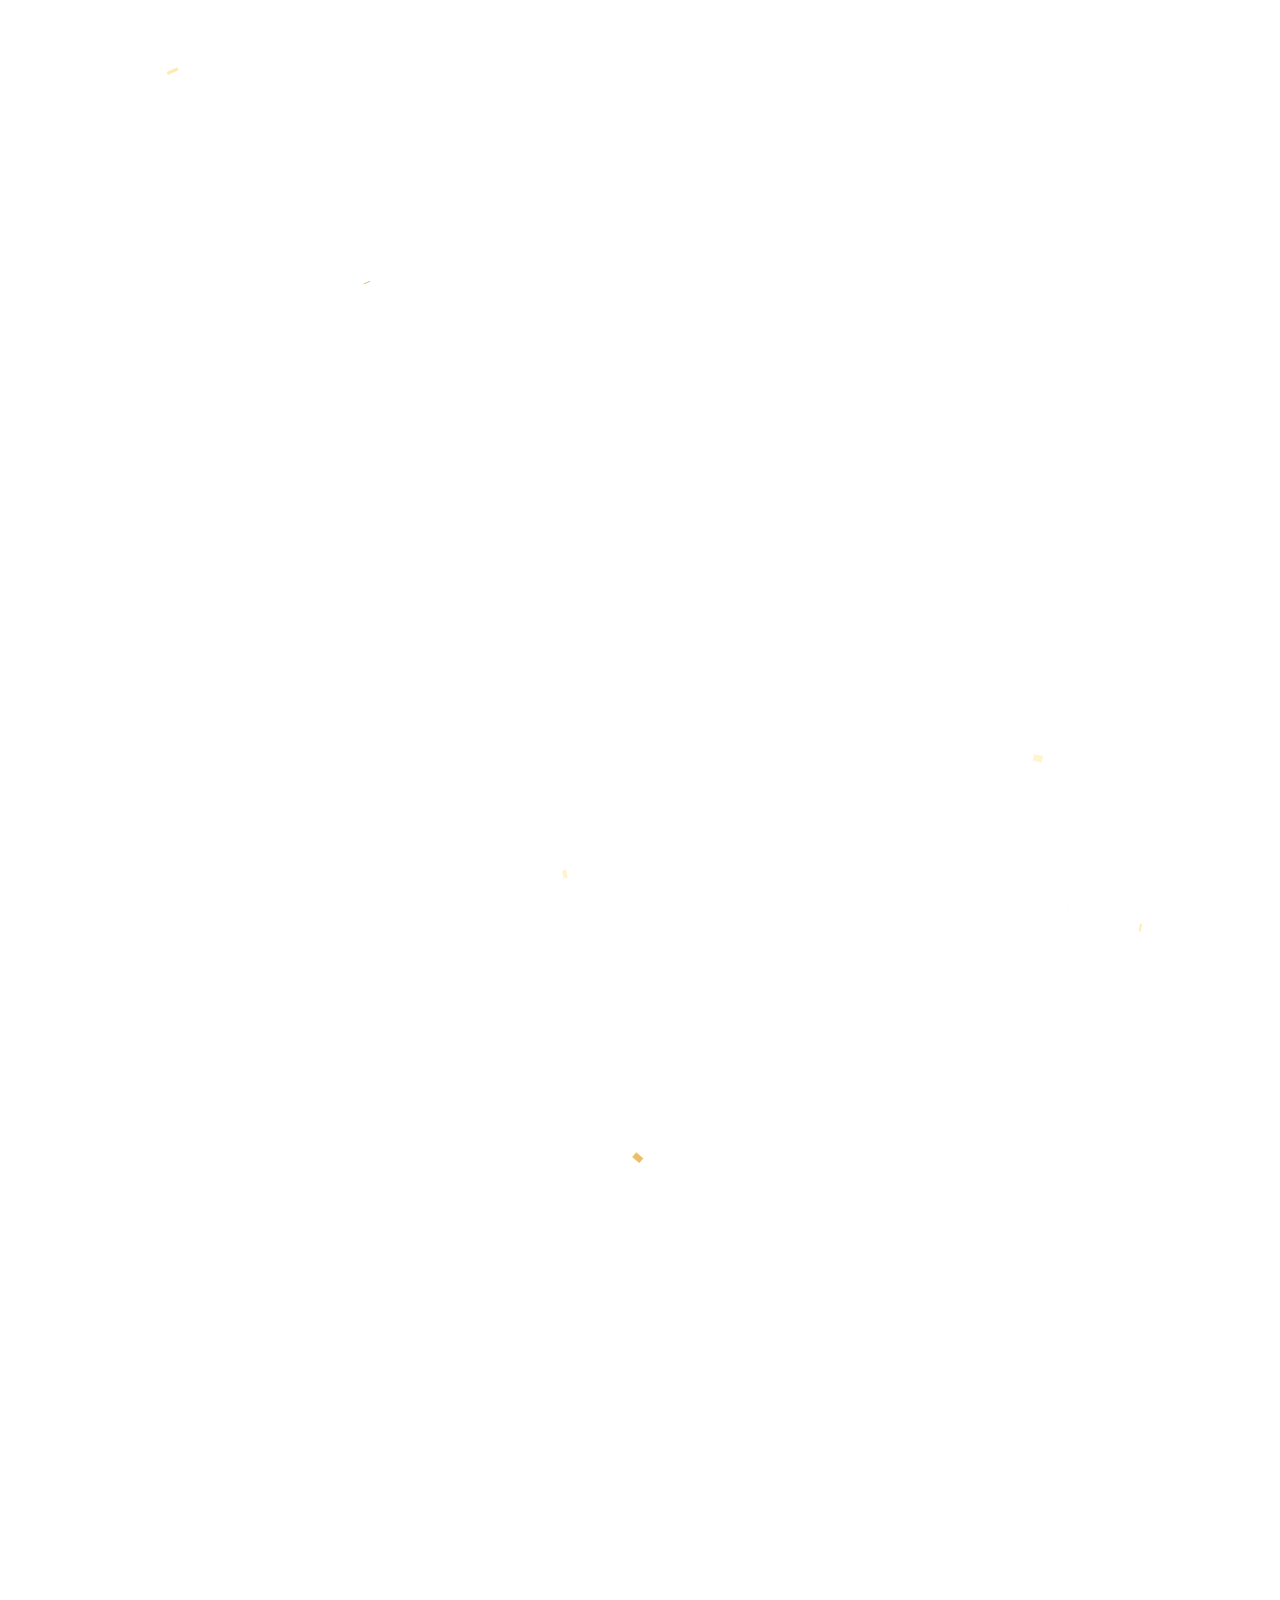
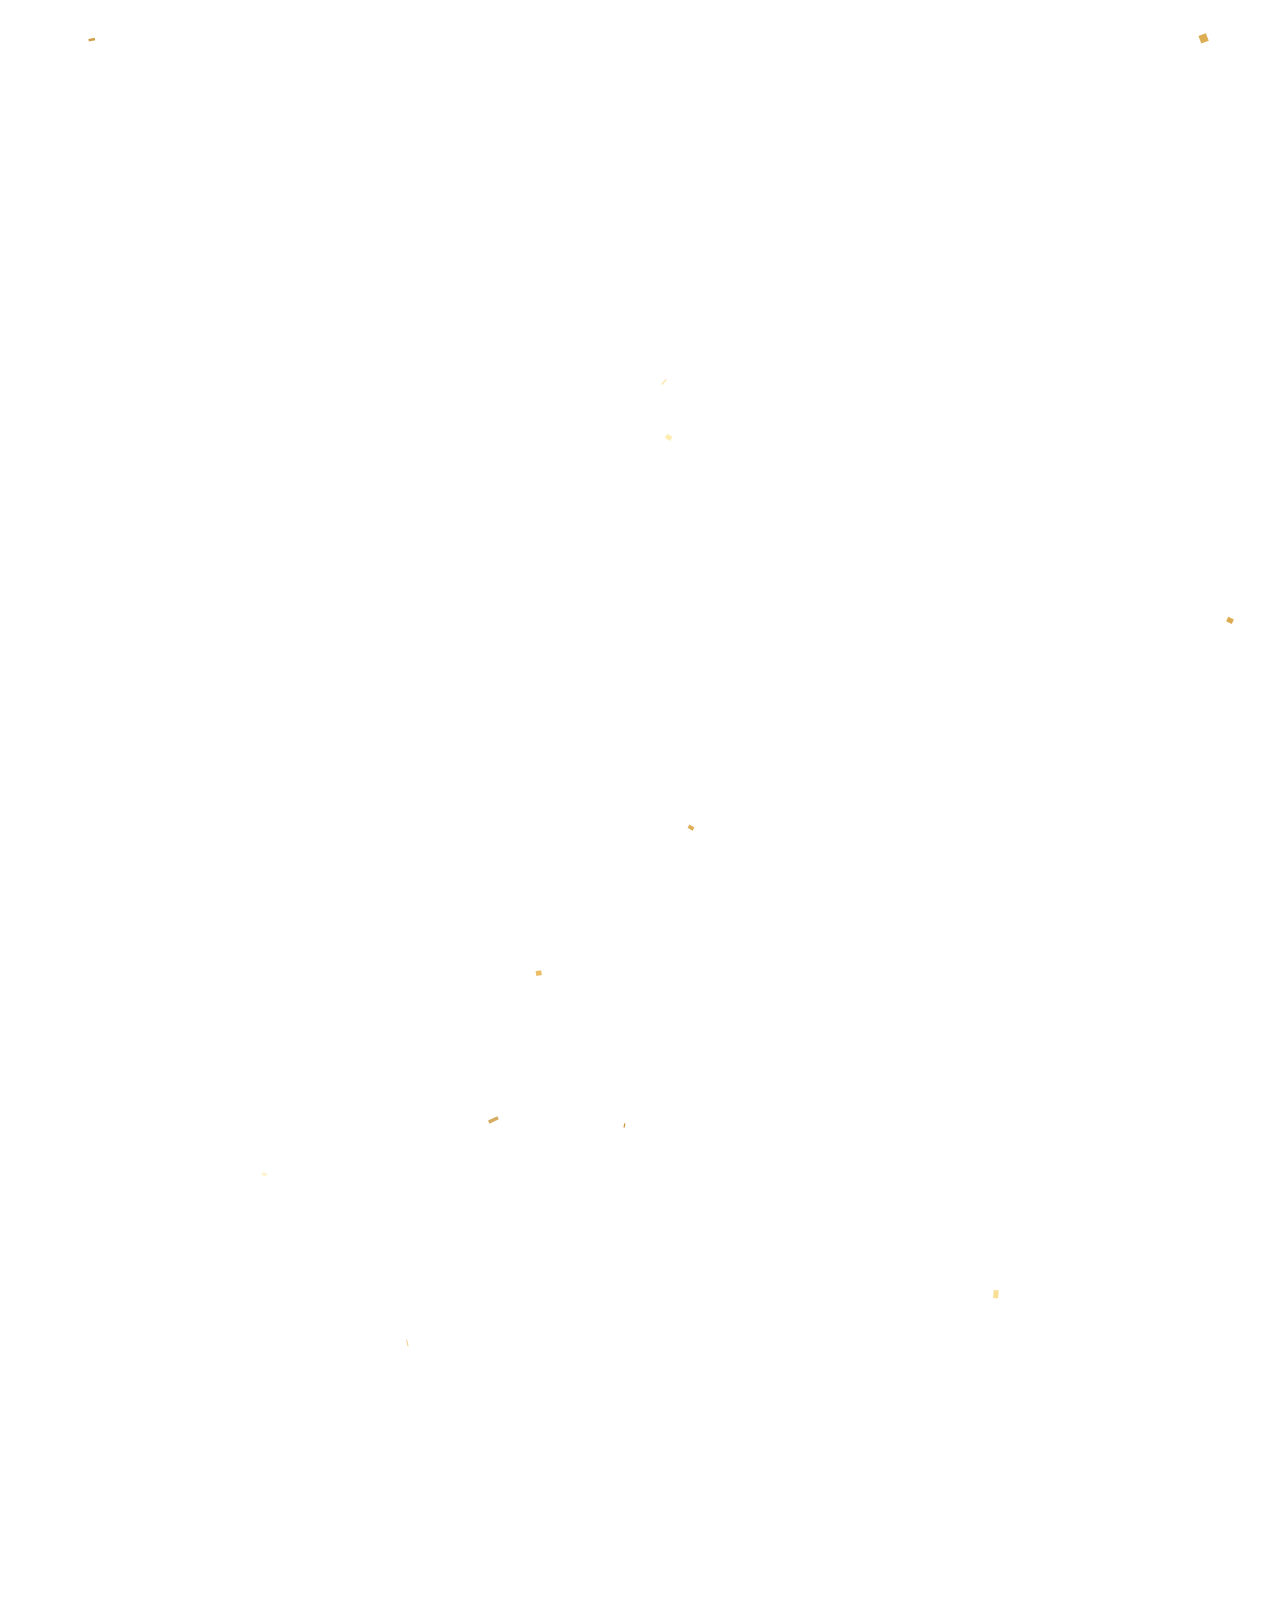
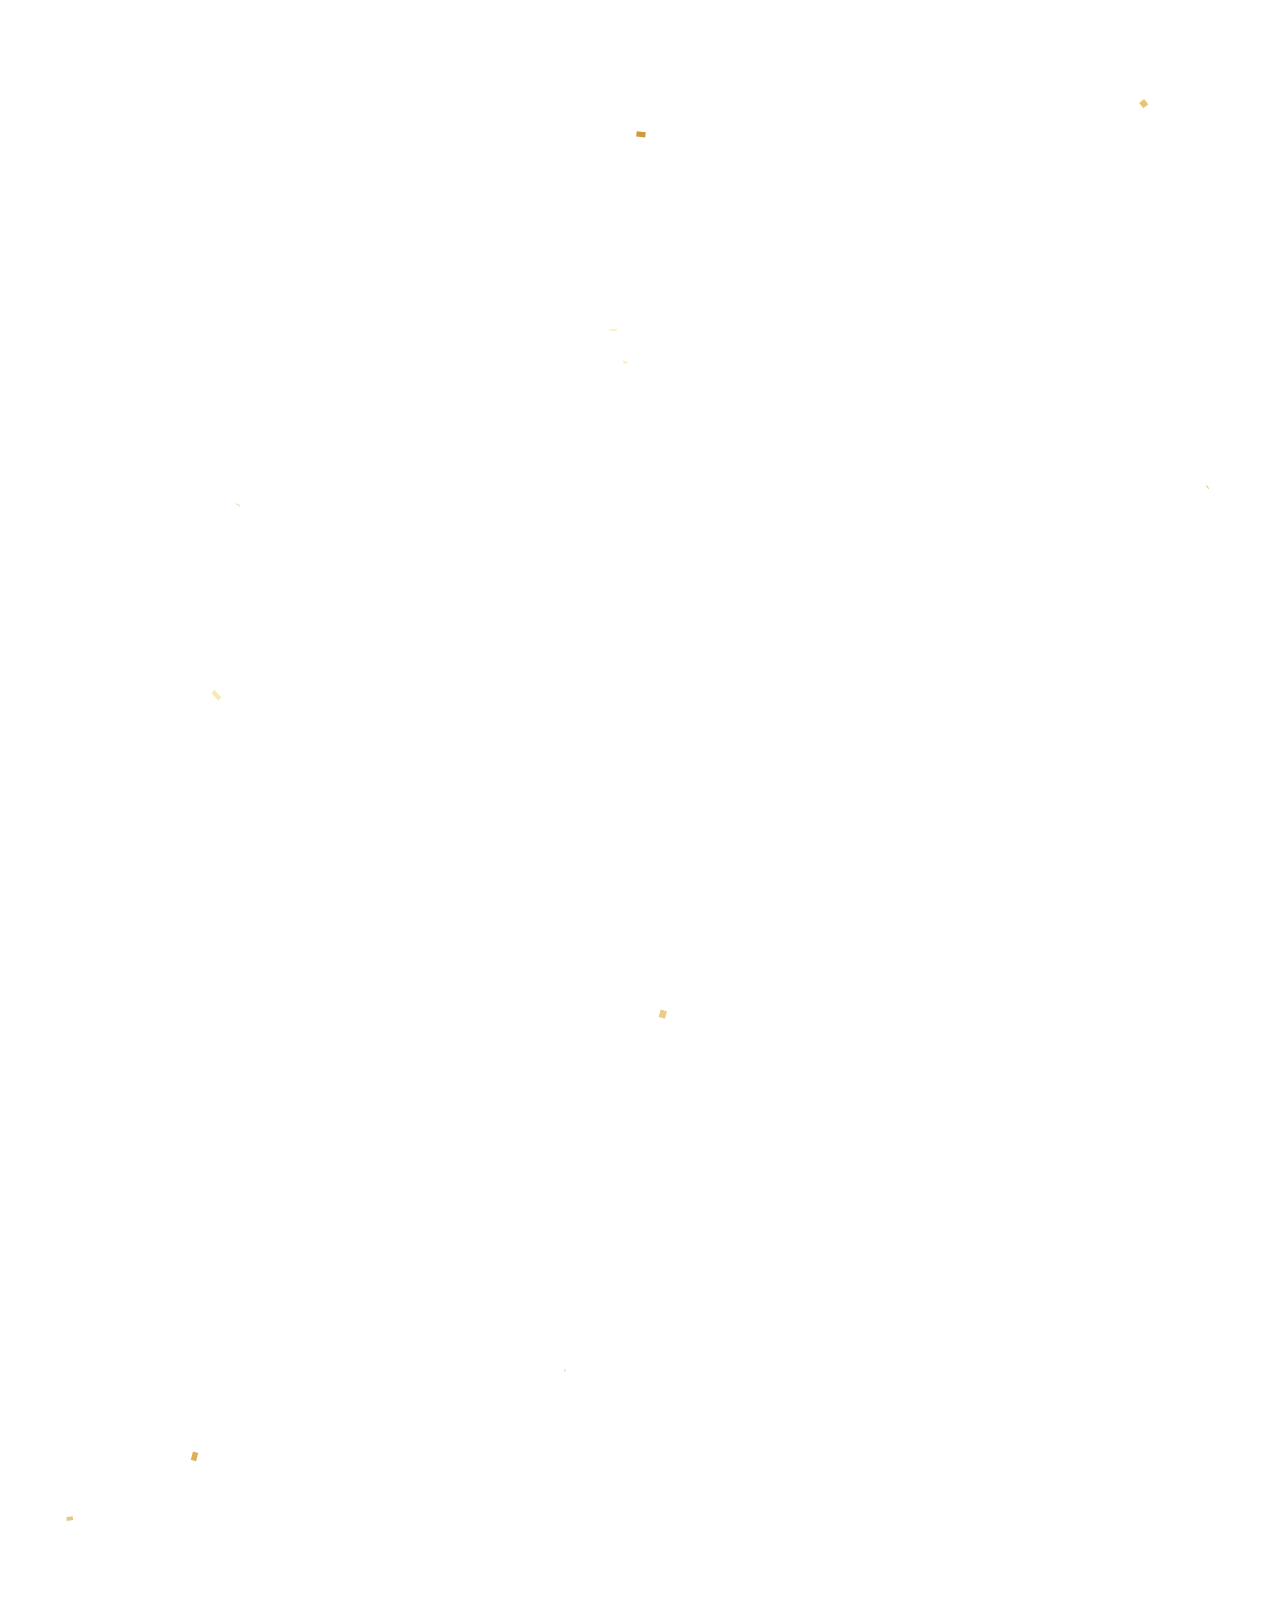
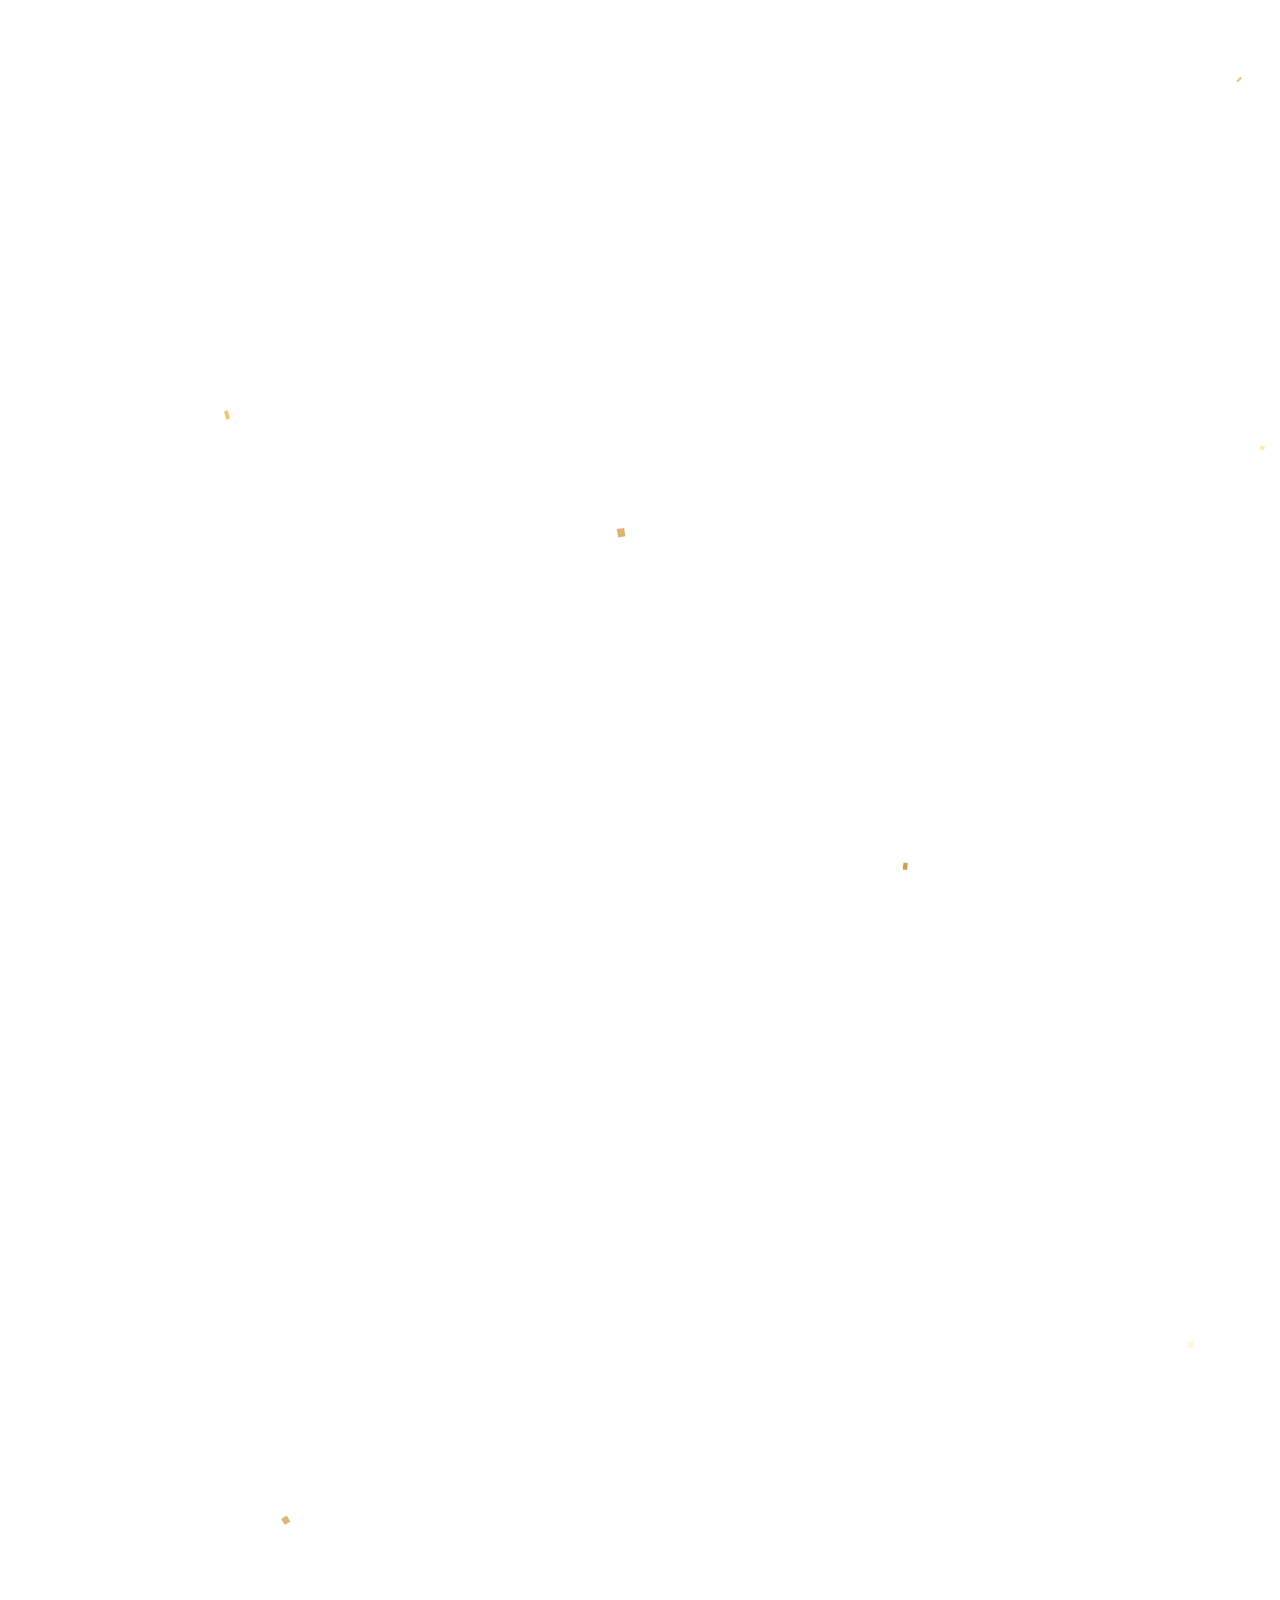
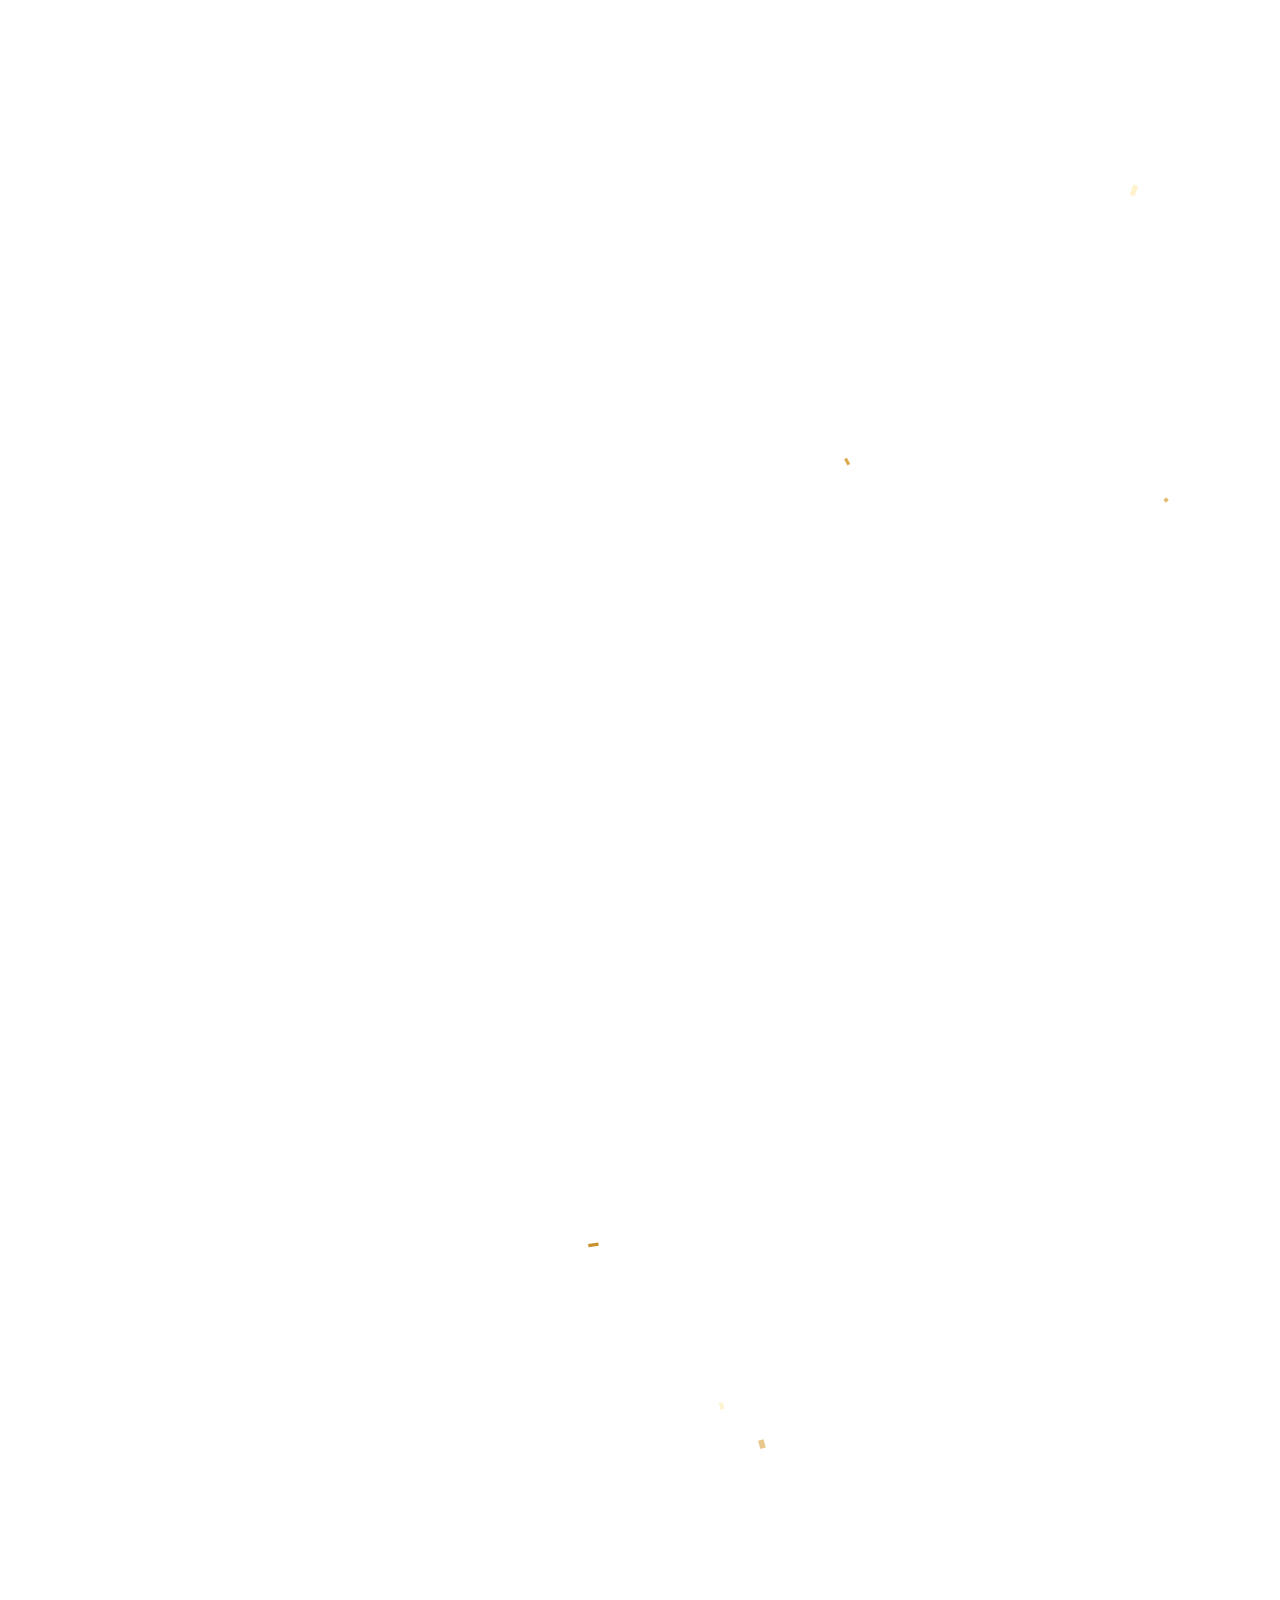
==== commit 1e7b8c2e: "Update index.html" ====
--- a/index.html
+++ b/index.html
@@ -6,7 +6,7 @@
   <title>¡Feliz cumpleaños!</title>
   <link rel="preconnect" href="https://fonts.googleapis.com"/>
   <link rel="preconnect" href="https://fonts.gstatic.com" crossorigin/>
-  <link href="https://fonts.googleapis.com/css2?family=Fredoka:wght@500;600;700&family=Nunito:wght@400;600;800&display=swap" rel="stylesheet"/>
+  <link href="https://fonts.googleapis.com/css2?family=Fredoka:wght@500;600;700&family=Great+Vibes&family=Nunito:wght@400;600;800&display=swap" rel="stylesheet"/>
   <link rel="stylesheet" href="style.css"/>
 </head>
 <body class="locked">
@@ -33,6 +33,107 @@
      2) CONTENIDO DE LA PÁGINA
      ═══════════════════════════════════════════ -->
 <main>
+
+  <!-- ═══════════════════════════════════════════
+       PORTADA DORADA (foto de Reyna) + GATITOS DEBAJO
+       · La foto es reyna.jpg (misma carpeta que este index.html)
+       · La fecha de la cinta se cambia en CONFIG → cumple
+       ═══════════════════════════════════════════ -->
+
+  <!-- Dibujos reutilizables (globos y cotillón) -->
+  <svg width="0" height="0" style="position:absolute" aria-hidden="true" focusable="false">
+    <defs>
+      <path id="star5" d="M0-7L2-2.2 7-2.2 3 .9 4.4 6.6 0 3.4-4.4 6.6-3 .9-7-2.2-2-2.2Z"/>
+
+      <g id="g-balloons">
+        <g fill="none">
+          <path d="M97 106C99 160 88 198 78 236"/>
+          <path d="M55 116C58 165 70 200 78 236"/>
+          <path d="M76 172C74 196 78 214 78 236"/>
+          <path d="M78 236C70 243 64 251 61 260M78 236C86 243 92 251 95 260"/>
+        </g>
+        <g transform="translate(104 56) rotate(8)">
+          <path d="M0 43C-57 9-35-43 0-43C35-43 57 9 0 43Z"/><path d="M-5 50L0 43 5 50Z"/><path fill="none" d="M-20-8Q-23-26-8-32"/>
+        </g>
+        <g transform="translate(46 66) rotate(-10)">
+          <path d="M0 43C-57 9-35-43 0-43C35-43 57 9 0 43Z"/><path d="M-5 50L0 43 5 50Z"/><path fill="none" d="M-20-8Q-23-26-8-32"/>
+        </g>
+        <g transform="translate(76 122) rotate(-2)">
+          <path d="M0 43C-57 9-35-43 0-43C35-43 57 9 0 43Z"/><path d="M-5 50L0 43 5 50Z"/><path fill="none" d="M-20-8Q-23-26-8-32"/>
+        </g>
+      </g>
+
+      <g id="g-cone">
+        <g transform="translate(48 158) rotate(38)">
+          <path d="M-32-70L0 0 32-70Z"/>
+          <ellipse cx="0" cy="-70" rx="32" ry="9"/>
+          <path fill="none" d="M-22-50Q0-42 22-50M-15-34Q0-27 15-34M-8-18Q0-12 8-18"/>
+        </g>
+      </g>
+
+      <g id="g-burst">
+        <path d="M91 103C100 80 80 66 94 46C104 32 114 40 110 24"/>
+        <path d="M94 100C118 92 124 72 144 77C159 80 154 62 170 58"/>
+        <path d="M92 106C112 116 132 104 144 119C152 129 144 138 160 140"/>
+        <path d="M89 99C78 84 82 64 68 52"/>
+        <g transform="translate(128 44) scale(1.2)"><use href="#star5"/></g>
+        <g transform="translate(162 100)"><use href="#star5"/></g>
+        <g transform="translate(112 16) scale(.9)"><use href="#star5"/></g>
+        <g transform="translate(70 28) scale(.85)"><use href="#star5"/></g>
+        <g transform="translate(140 150) scale(.9)"><use href="#star5"/></g>
+        <rect x="-3" y="-5" width="6" height="10" transform="translate(146 22) rotate(25)"/>
+        <rect x="-3" y="-4" width="6" height="8" transform="translate(172 78) rotate(-30)"/>
+        <rect x="-3" y="-4" width="6" height="8" transform="translate(122 128) rotate(40)"/>
+        <rect x="-3" y="-4" width="6" height="8" transform="translate(84 36) rotate(-15)"/>
+        <circle cx="150" cy="48" r="2.2" fill="#f2c75c"/><circle cx="104" cy="62" r="2" fill="#f2c75c"/>
+        <circle cx="170" cy="124" r="2.2" fill="#f2c75c"/><circle cx="128" cy="86" r="1.8" fill="#f2c75c"/>
+      </g>
+    </defs>
+  </svg>
+
+  <section class="opening" id="opening">
+    <canvas class="gold-confetti" id="goldConfetti" aria-hidden="true"></canvas>
+
+    <div class="gold-intro">
+      <!-- Globos -->
+      <div class="deco balloons left enter" aria-hidden="true">
+        <svg class="sway" viewBox="0 0 160 270" fill="#050505" stroke="#f2c75c" stroke-width="1.7" stroke-linecap="round" stroke-linejoin="round">
+          <use href="#g-balloons"/>
+        </svg>
+      </div>
+      <div class="deco balloons right enter" aria-hidden="true">
+        <svg class="sway" viewBox="0 0 160 270" fill="#050505" stroke="#f2c75c" stroke-width="1.7" stroke-linecap="round" stroke-linejoin="round">
+          <g transform="translate(160 0) scale(-1 1)"><use href="#g-balloons"/></g>
+        </svg>
+      </div>
+
+      <!-- Cotillón -->
+      <div class="deco popper left enter" aria-hidden="true">
+        <svg viewBox="0 0 190 190" fill="none" stroke="#f2c75c" stroke-width="1.7" stroke-linecap="round" stroke-linejoin="round">
+          <use href="#g-cone" fill="#050505"/>
+          <use href="#g-burst" class="burst"/>
+        </svg>
+      </div>
+      <div class="deco popper right enter" aria-hidden="true">
+        <svg viewBox="0 0 190 190" fill="none" stroke="#f2c75c" stroke-width="1.7" stroke-linecap="round" stroke-linejoin="round">
+          <g transform="translate(190 0) scale(-1 1)">
+            <use href="#g-cone" fill="#050505"/>
+            <use href="#g-burst" class="burst"/>
+          </g>
+        </svg>
+      </div>
+
+      <!-- Título, foto y cinta -->
+      <div class="gold-center">
+        <h2 class="gold-title enter"><span>Feliz Cumpleaños</span></h2>
+        <div class="photo-wrap enter">
+          <div class="photo-ring"><img src="reyna.jpg" alt="Foto de Reyna"/></div>
+        </div>
+        <div class="ribbon-wrap enter">
+          <div class="ribbon" data-fill="cumple">17 de noviembre</div>
+        </div>
+      </div>
+    </div>
 
   <!-- ═══════════════════════════════════════════
        GATITOS CON EL PASTEL (aparece justo después del video)
@@ -55,7 +156,7 @@
    <circle cx="40" cy="42" r="30" style="fill:var(--fur)"/>
    <ellipse cx="40" cy="46" rx="22" ry="22" style="fill:var(--mask,var(--fur))"/>
    <g style="opacity:var(--po,0)"><ellipse cx="24" cy="30" rx="11" ry="10" fill="#d9833a"/><ellipse cx="58" cy="34" rx="8" ry="7" fill="#f1d2a0"/></g>
-   <g style="opacity:var(--so,0)" stroke="#2e2118" stroke-width="2.8" stroke-linecap="round" fill="none"><path d="M40 14V26M30 16L33 26M50 16L47 26M12 44H22M13 52H22M68 44H58M67 52H58"/></g>
+   <g style="opacity:var(--so,0);stroke:var(--stripe,#2e2118)" stroke-width="2.8" stroke-linecap="round" fill="none"><path d="M40 14V26M30 16L33 26M50 16L47 26M12 44H22M13 52H22M68 44H58M67 52H58"/></g>
    <ellipse cx="40" cy="56" rx="14" ry="10" style="fill:var(--muz,var(--fur))"/>
    <ellipse cx="18" cy="55" rx="5" ry="3" fill="#ff8aa8" opacity=".35"/><ellipse cx="62" cy="55" rx="5" ry="3" fill="#ff8aa8" opacity=".35"/>
    <ellipse cx="28" cy="44" rx="6.2" ry="7.2" style="fill:var(--eye)"/><ellipse cx="52" cy="44" rx="6.2" ry="7.2" style="fill:var(--eye)"/>
@@ -106,6 +207,7 @@
 </svg>
     <a class="gatitos-next" href="#inicio">Sigue bajando ↓</a>
   </section>
+  </section><!-- /opening -->
 
   <!-- Portada -->
   <header class="hero" id="inicio">
@@ -172,6 +274,7 @@
 const CONFIG = {
   nombre: "Reyna",                     // Nombre de quien cumple años
   edad:   "30",                        // Años que cumple
+  cumple: "17 de noviembre",        // Fecha que aparece en la cinta dorada
   saludo: "Querida Reyna,",            // Cómo empieza la carta
 
   // Cada línea entre comillas es un párrafo de la carta
@@ -244,6 +347,65 @@
   })(t0);
 }
 
+/* ── Confeti dorado de la portada ── */
+const goldConfetti = (function () {
+  const sec = document.getElementById('opening');
+  const cv = document.getElementById('goldConfetti');
+  if (!sec || !cv) return { start() {} };
+  const ctx = cv.getContext('2d');
+  const reduce = window.matchMedia('(prefers-reduced-motion: reduce)').matches;
+  const cols = ['#f6d77a', '#e8b655', '#fff1c1', '#c9922f', '#ffe9a8', '#d9a441'];
+  let W = 0, H = 0, pieces = [], running = false, started = false, visible = true;
+
+  function make(initial) {
+    return {
+      x: Math.random() * W,
+      y: initial ? Math.random() * H : -14 - Math.random() * 60,
+      w: 3 + Math.random() * 5, h: 5 + Math.random() * 9,
+      vy: 0.5 + Math.random() * 1.1, vx: -0.25 + Math.random() * 0.5,
+      r: Math.random() * 6.28, vr: (Math.random() - 0.5) * 0.05,
+      ph: Math.random() * 6.28,
+      col: cols[Math.floor(Math.random() * cols.length)],
+      a: 0.55 + Math.random() * 0.45
+    };
+  }
+  function resize() {
+    const r = sec.getBoundingClientRect();
+    const dpr = Math.min(window.devicePixelRatio || 1, 2);
+    W = r.width; H = r.height;
+    cv.width = W * dpr; cv.height = H * dpr;
+    ctx.setTransform(dpr, 0, 0, dpr, 0, 0);
+    const n = Math.round(Math.min(90, Math.max(35, W / 12)));
+    pieces = Array.from({ length: n }, () => make(true));
+  }
+  function draw() {
+    ctx.clearRect(0, 0, W, H);
+    for (const p of pieces) {
+      p.y += p.vy; p.x += p.vx + Math.sin(p.ph += 0.02) * 0.25; p.r += p.vr;
+      if (p.y > H + 14) Object.assign(p, make(false));
+      ctx.save();
+      ctx.globalAlpha = p.a;
+      ctx.translate(p.x, p.y); ctx.rotate(p.r);
+      ctx.scale(1, Math.cos(p.ph * 1.3));
+      ctx.fillStyle = p.col;
+      ctx.fillRect(-p.w / 2, -p.h / 2, p.w, p.h);
+      ctx.restore();
+    }
+  }
+  function loop() { if (!running) return; draw(); requestAnimationFrame(loop); }
+  function go() { if (running || reduce || !started || !visible) return; running = true; requestAnimationFrame(loop); }
+
+  resize();
+  window.addEventListener('resize', resize);
+  // se pausa cuando la portada no se ve (ahorra batería)
+  new IntersectionObserver(entries => {
+    visible = entries[0].isIntersecting;
+    if (visible) go(); else running = false;
+  }).observe(sec);
+
+  return { start() { started = true; if (reduce) draw(); go(); } };
+})();
+
 /* ── Soplar la vela ── */
 document.getElementById('blowBtn').addEventListener('click', e => {
   document.getElementById('flame').textContent = '💨';
@@ -272,6 +434,7 @@
   window.scrollTo(0, 0);
   setTimeout(() => intro.remove(), 900);
   confetti(4000);
+  goldConfetti.start();
 }
 
 vid.addEventListener('ended', closeIntro);
--- a/style.css
+++ b/style.css
@@ -1,4 +1,4 @@
-/* =====================================================
+//* =====================================================
    FELICITACIÓN DE CUMPLEAÑOS
    Paleta: azul noche · amarillo sol · coral · menta
    Fuentes: Fredoka (títulos) + Nunito (texto)
@@ -284,3 +284,58 @@
   .letter { transform: none; }
   html { scroll-behavior: auto; }
 }
+
+/* ══════════════ GATITOS CON EL PASTEL ══════════════ */
+.hero-gatitos {
+  position: relative;
+  min-height: 100svh;
+  display: flex; flex-direction: column;
+  align-items: center; justify-content: center;
+  gap: 1.2rem;
+  padding: 2rem 1rem 3rem;
+  background: linear-gradient(#ffe3ec, #fff1e2);
+}
+.hero-gatitos svg {
+  width: 100%; max-width: 520px; height: auto; display: block;
+  filter: drop-shadow(0 8px 10px rgba(130,40,80,.28));
+}
+
+/* Los gatitos "aparecen" cuando termina el video (o al saltarlo) */
+.hero-gatitos .all {
+  transform-box: fill-box; transform-origin: 50% 100%;
+  animation: hg-pop .9s cubic-bezier(.3,1.5,.5,1) both;
+  animation-play-state: paused;
+}
+body.revealed .hero-gatitos .all { animation-play-state: running; }
+
+.hero-gatitos .kb {
+  transform-box: fill-box; transform-origin: 50% 100%;
+  animation: hg-sway 2.6s ease-in-out infinite;
+  animation-delay: calc(var(--i) * -.45s);
+}
+.hero-gatitos .fl {
+  transform-box: fill-box; transform-origin: center bottom;
+  animation: hg-fl .25s ease-in-out infinite alternate;
+}
+@keyframes hg-pop  { from { opacity: 0; transform: scale(.55); } to { opacity: 1; transform: none; } }
+@keyframes hg-sway { 0%,100% { transform: rotate(-2.5deg); } 50% { transform: rotate(2.5deg) translateY(-3px); } }
+@keyframes hg-fl   { from { transform: scale(1,.85); } to { transform: scale(1.15,1.2); } }
+
+/* Colores de cada gatito */
+.hero-gatitos .c1 { --fur:#1b1b22; --eye:#9be37a; --nose:#4a3038; --ein:#6a4452; }
+.hero-gatitos .c2 { --fur:#9aa0a8; --muz:#fff; --paw:#fff; --eye:#e0c96a; --nose:#f29bb0; }
+.hero-gatitos .c3 { --fur:#2a2320; --po:1; --paw:#1c1715; --eye:#f0b81c; --nose:#c98a8a; }
+.hero-gatitos .c4 { --fur:#7d8794; --muz:#6a737f; --paw:#6a737f; --eye:#eccb55; --nose:#454a52; }
+.hero-gatitos .c5 { --fur:#8a7050; --so:.9; --muz:#f3ece2; --eye:#bfcc48; --nose:#c9856a; --ein:#d9a08a; }
+.hero-gatitos .c6 { --fur:#e8d5bd; --mask:#5b4033; --muz:#5b4033; --ear:#5b4033; --eye:#8fc7ff; --nose:#2e211c; }
+
+.gatitos-next {
+  font-family: 'Fredoka', sans-serif; font-weight: 600; font-size: 1.1rem;
+  color: #c2185b; text-decoration: none;
+  animation: hg-bounce 1.6s ease-in-out infinite;
+}
+@keyframes hg-bounce { 0%,100% { transform: translateY(0); } 50% { transform: translateY(6px); } }
+
+@media (prefers-reduced-motion: reduce) {
+  .hero-gatitos .all, .hero-gatitos .kb, .hero-gatitos .fl, .gatitos-next { animation: none; }
+}
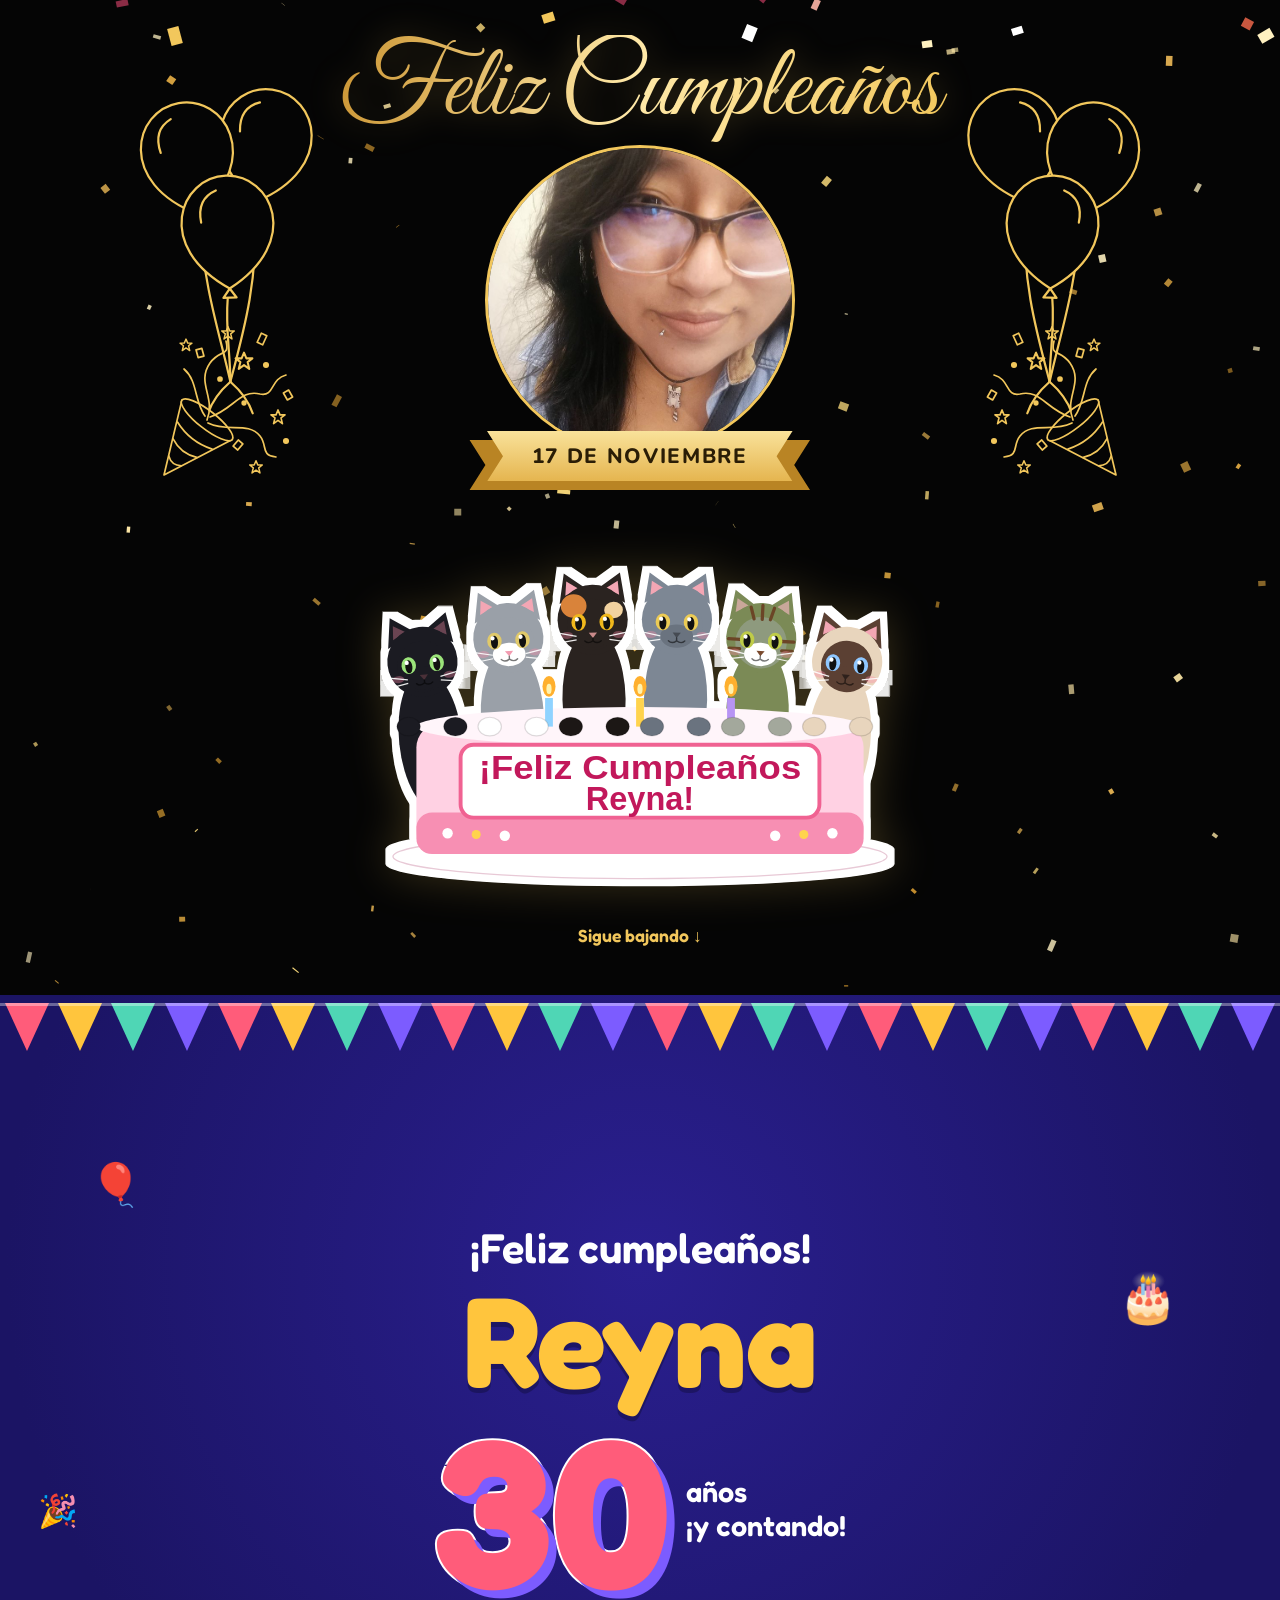
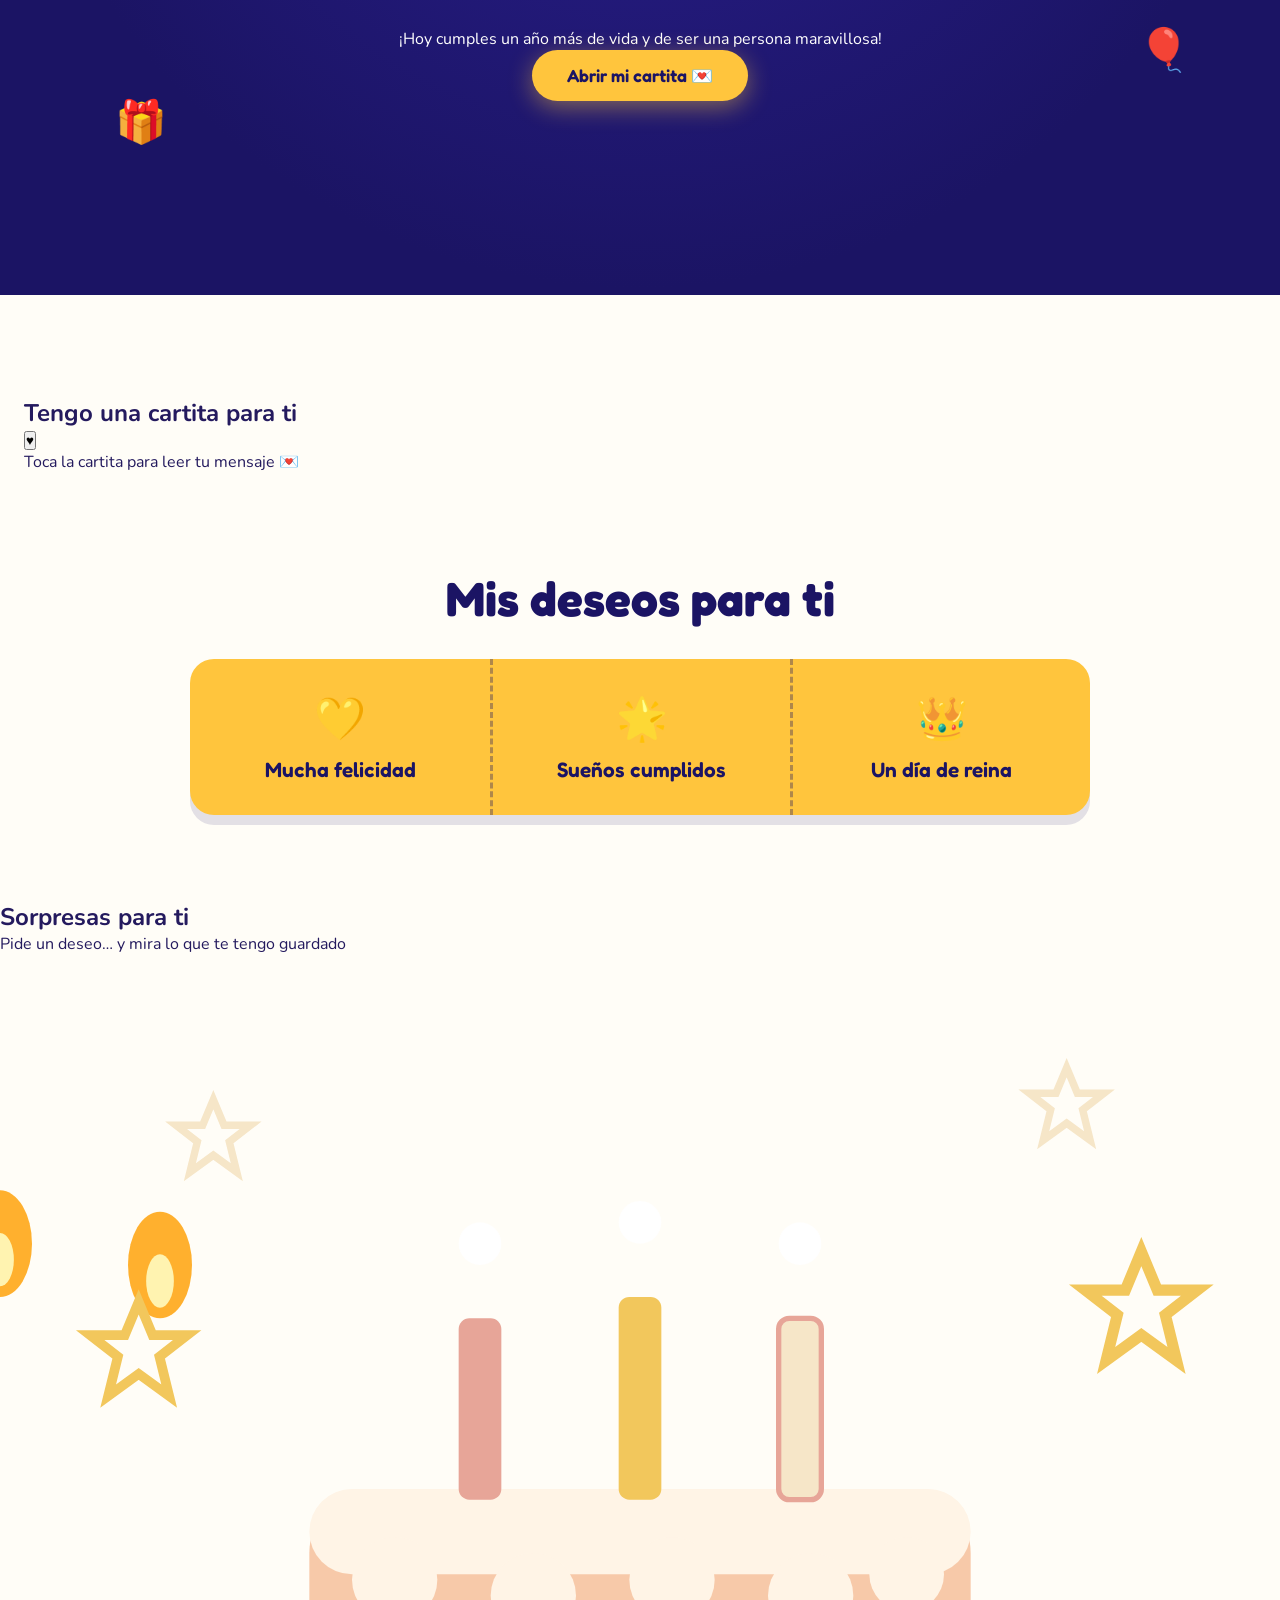
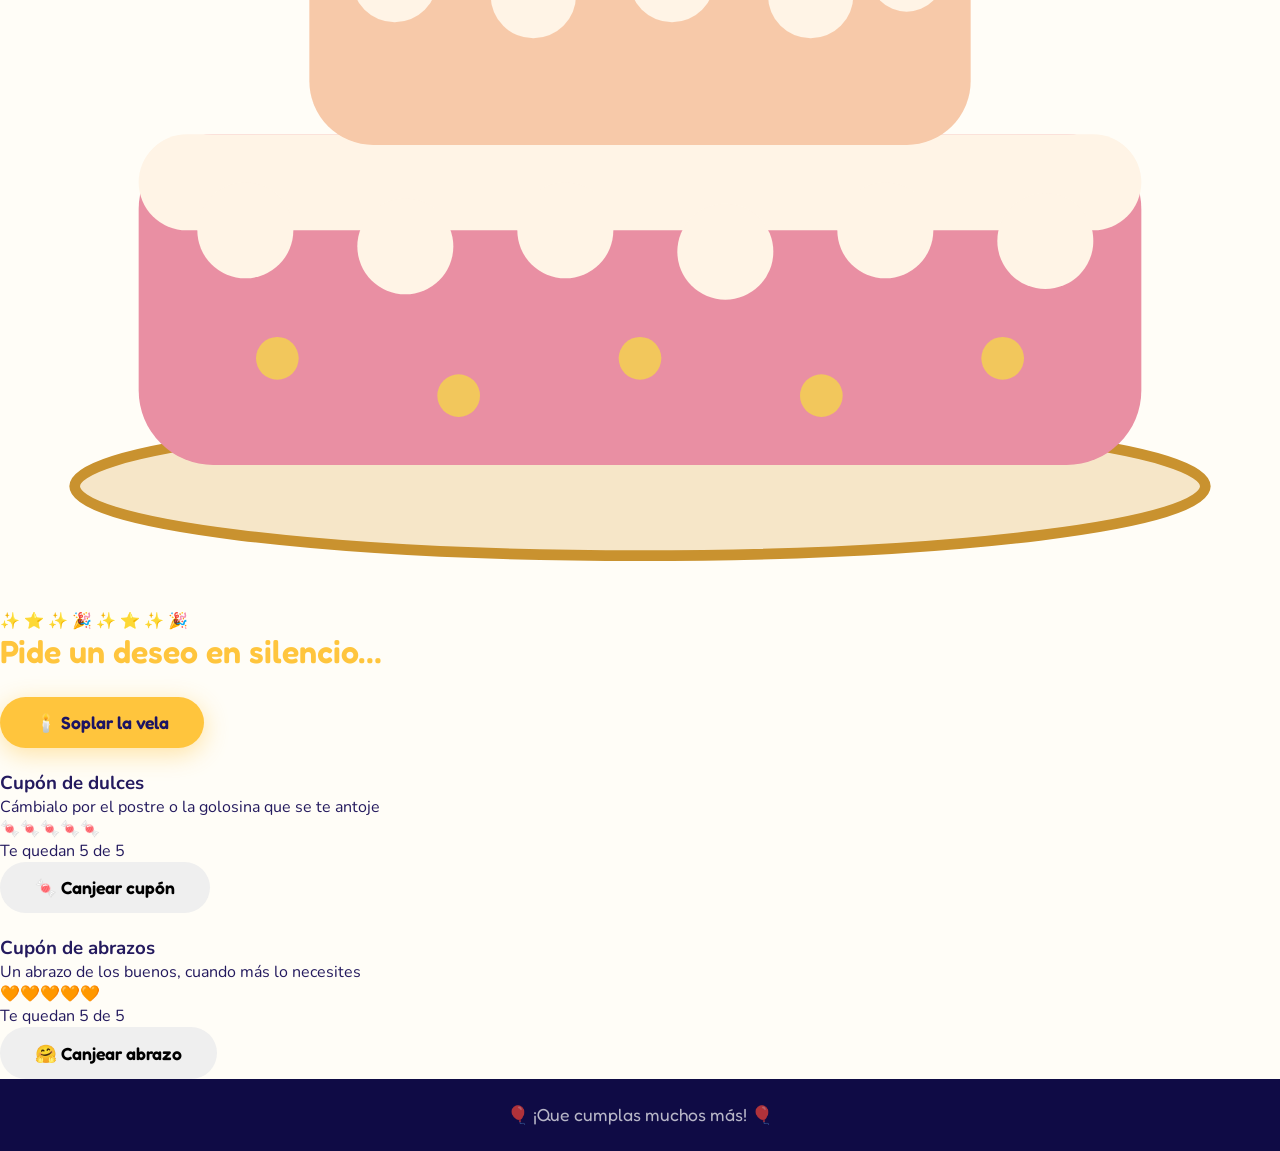
==== commit 3bc524ef: "Update print statement from 'Hello' to 'Goodbye'" ====
--- a/index.html
+++ b/index.html
@@ -6,7 +6,7 @@
   <title>¡Feliz cumpleaños!</title>
   <link rel="preconnect" href="https://fonts.googleapis.com"/>
   <link rel="preconnect" href="https://fonts.gstatic.com" crossorigin/>
-  <link href="https://fonts.googleapis.com/css2?family=Fredoka:wght@500;600;700&family=Great+Vibes&family=Nunito:wght@400;600;800&display=swap" rel="stylesheet"/>
+  <link href="https://fonts.googleapis.com/css2?family=Fredoka:wght@500;600;700&family=Caveat:wght@500;700&family=Great+Vibes&family=Nunito:wght@400;600;800&display=swap" rel="stylesheet"/>
   <link rel="stylesheet" href="style.css"/>
 </head>
 <body class="locked">
@@ -209,7 +209,7 @@
   </section>
   </section><!-- /opening -->
 
-  <!-- Portada -->
+  <!-- Portada cálida (antes azul) -->
   <header class="hero" id="inicio">
     <div class="bunting" aria-hidden="true">
       <span></span><span></span><span></span><span></span><span></span><span></span>
@@ -222,10 +222,11 @@
       <p class="hero-lead">¡Feliz cumpleaños!</p>
       <h1 class="hero-name" data-fill="nombre">NOMBRE</h1>
       <div class="age" aria-label="años que cumple">
-        <span class="age-num" data-fill="edad">10</span>
-        <span class="age-txt">años de ser<br/>increíble</span>
-      </div>
-      <a class="btn btn-sun" href="#mensaje">Ver mi mensaje</a>
+        <span class="age-num" data-fill="edad">30</span>
+        <span class="age-txt">años<br/>¡y contando!</span>
+      </div>
+      <p class="hero-msg" data-fill="mensajeHero">¡Hoy cumples un año más de vida y de ser una persona maravillosa!</p>
+      <a class="btn btn-sun" href="#mensaje">Abrir mi cartita 💌</a>
     </div>
 
     <span class="float f1" aria-hidden="true">🎈</span>
@@ -233,31 +234,152 @@
     <span class="float f3" aria-hidden="true">🎁</span>
     <span class="float f4" aria-hidden="true">🎈</span>
     <span class="float f5" aria-hidden="true">🎉</span>
+    <img class="stk m-hide" src="stickers/chihuahua-verde.webp" alt="" aria-hidden="true" loading="lazy" decoding="async" style="left:5%;bottom:5.5rem;--w:120px;--r:-6deg;--d:4.2s"/>
+    <img class="stk m-hide" src="stickers/pug.webp" alt="" aria-hidden="true" loading="lazy" decoding="async" style="right:5%;bottom:5.5rem;--w:112px;--r:6deg;--d:4.8s;--dl:.6s"/>
   </header>
 
-  <!-- Carta de felicitación -->
+  <!-- ═══════════════════════════════════════════
+       CARTITA: el mensaje solo se lee al tocar el sobre
+       ═══════════════════════════════════════════ -->
   <section class="message" id="mensaje">
-    <article class="letter">
-      <h2 data-fill="saludo">Querido NOMBRE,</h2>
-      <div id="letterBody"></div>
-      <p class="sign" data-fill="firma">Con mucho cariño</p>
-    </article>
+    <img class="stk" src="stickers/hamster-pastel.webp" alt="" aria-hidden="true" loading="lazy" decoding="async" style="left:3%;top:7%;--w:118px;--r:-8deg;--d:4.6s"/>
+    <img class="stk" src="stickers/rata-trompeta.webp" alt="" aria-hidden="true" loading="lazy" decoding="async" style="right:3%;top:8%;--w:124px;--r:8deg;--d:5s;--dl:.5s"/>
+    <img class="stk m-hide" src="stickers/gatito-pastel.webp" alt="" aria-hidden="true" loading="lazy" decoding="async" style="left:6%;top:44%;--w:96px;--r:6deg;--d:4.2s;--dl:.9s"/>
+    <img class="stk m-hide" src="stickers/cheems.webp" alt="" aria-hidden="true" loading="lazy" decoding="async" style="right:5%;top:46%;--w:118px;--r:-6deg;--d:4.9s;--dl:.3s"/>
+    <img class="stk stand" src="stickers/perrito-azul.webp" alt="" aria-hidden="true" loading="lazy" decoding="async" style="left:2%;bottom:0;--w:128px;--r:0deg;--d:3.8s"/>
+    <img class="stk stand" src="stickers/gato-trompeta.webp" alt="" aria-hidden="true" loading="lazy" decoding="async" style="right:2%;bottom:0;--w:132px;--r:0deg;--d:4.2s;--dl:.7s"/>
+
+    <div class="mail-stage" id="mailStage">
+      <div class="env-area" id="envArea">
+        <h2 class="mail-title">Tengo una cartita para ti</h2>
+        <button class="envelope" id="envelopeBtn" type="button" aria-expanded="false" aria-controls="letterWrap" aria-label="Abrir la cartita para leer el mensaje">
+          <span class="env-body">
+            <span class="env-back"></span>
+            <span class="env-paper"></span>
+            <span class="env-front"></span>
+            <span class="env-flap"></span>
+            <span class="env-seal" aria-hidden="true">♥</span>
+          </span>
+        </button>
+        <p class="env-hint">Toca la cartita para leer tu mensaje 💌</p>
+      </div>
+
+      <div class="letter-wrap" id="letterWrap" hidden>
+        <article class="letter" id="letter" tabindex="-1">
+          <h2 id="letterGreeting"></h2>
+          <div id="letterBody"></div>
+          <p class="sign" id="letterSign"></p>
+        </article>
+      </div>
+    </div>
   </section>
 
   <!-- Deseos -->
   <section class="wishes">
     <h2>Mis deseos para ti</h2>
     <div class="wish-strip" id="wishStrip"></div>
+    <img class="stk stand" src="stickers/chihuahua-sonrisa.webp" alt="" aria-hidden="true" loading="lazy" decoding="async" style="left:4%;bottom:0;--w:118px;--r:0deg;--d:4s"/>
+    <img class="stk stand" src="stickers/chihuahua-pompon.webp" alt="" aria-hidden="true" loading="lazy" decoding="async" style="right:4%;bottom:0;--w:140px;--r:0deg;--d:4.6s;--dl:.5s"/>
   </section>
 
-  <!-- Soplar la vela -->
-  <section class="candle">
-    <div class="cake" id="cake" aria-hidden="true">
-      <span class="flame" id="flame">🔥</span>
-      <span class="cake-emoji">🎂</span>
+  <!-- ═══════════════════════════════════════════
+       SORPRESAS: vela + cupones
+       ═══════════════════════════════════════════ -->
+  <section class="surprises" id="sorpresas">
+    <div class="sur-head">
+      <h2>Sorpresas para ti</h2>
+      <p>Pide un deseo… y mira lo que te tengo guardado</p>
     </div>
-    <p class="candle-text" id="candleText">Pide un deseo en silencio…</p>
-    <button class="btn btn-sun" id="blowBtn" type="button">🕯️ Soplar la vela</button>
+
+    <div class="sur-grid">
+
+      <!-- Vela -->
+      <div class="candle-card">
+        <div class="cake-wrap" id="cakeWrap">
+          <div class="halo" aria-hidden="true"></div>
+          <img class="pop-stk left"  src="stickers/hurones-pastel.webp" alt="" aria-hidden="true" style="--r:-8deg"/>
+          <img class="pop-stk right" src="stickers/hamster-vela.webp"   alt="" aria-hidden="true" style="--r:8deg"/>
+
+          <svg class="cake-svg" viewBox="0 0 240 230" role="img" aria-label="Pastel de cumpleaños con tres velas">
+            <ellipse cx="120" cy="208" rx="106" ry="13" fill="#F6E6C8" stroke="#C9922F" stroke-width="2"/>
+            <!-- piso inferior -->
+            <rect x="26" y="142" width="188" height="62" rx="14" fill="#E98FA3"/>
+            <rect x="26" y="142" width="188" height="18" rx="9" fill="#FFF4E6"/>
+            <g fill="#FFF4E6"><circle cx="46" cy="160" r="9"/><circle cx="76" cy="163" r="9"/><circle cx="106" cy="160" r="9"/><circle cx="136" cy="164" r="9"/><circle cx="166" cy="160" r="9"/><circle cx="196" cy="162" r="9"/></g>
+            <g fill="#F2C75C"><circle cx="52" cy="184" r="4"/><circle cx="86" cy="191" r="4"/><circle cx="120" cy="184" r="4"/><circle cx="154" cy="191" r="4"/><circle cx="188" cy="184" r="4"/></g>
+            <!-- piso superior -->
+            <rect x="58" y="96" width="124" height="48" rx="12" fill="#F7C9A9"/>
+            <rect x="58" y="96" width="124" height="16" rx="8" fill="#FFF4E6"/>
+            <g fill="#FFF4E6"><circle cx="74" cy="113" r="8"/><circle cx="100" cy="116" r="8"/><circle cx="126" cy="113" r="8"/><circle cx="152" cy="116" r="8"/><circle cx="170" cy="112" r="7"/></g>
+            <!-- velas -->
+            <rect x="86" y="64" width="8" height="34" rx="2" fill="#E7A598"/>
+            <rect x="116" y="60" width="8" height="38" rx="2" fill="#F2C75C"/>
+            <rect x="146" y="64" width="8" height="34" rx="2" fill="#F6E6C8" stroke="#E7A598"/>
+            <!-- llamas -->
+            <g class="flame" style="--dl:0s"><ellipse cx="90" cy="54" rx="6" ry="10" fill="#FFB02E"/><ellipse cx="90" cy="57" rx="2.6" ry="5" fill="#FFF3B0"/></g>
+            <g class="flame" style="--dl:.12s"><ellipse cx="120" cy="50" rx="6" ry="10" fill="#FFB02E"/><ellipse cx="120" cy="53" rx="2.6" ry="5" fill="#FFF3B0"/></g>
+            <g class="flame" style="--dl:.24s"><ellipse cx="150" cy="54" rx="6" ry="10" fill="#FFB02E"/><ellipse cx="150" cy="57" rx="2.6" ry="5" fill="#FFF3B0"/></g>
+            <!-- humo al apagarse -->
+            <g fill="#fff">
+              <circle class="puff" cx="90"  cy="50" r="4" style="--dl:0s;--dx:-6px"/>
+              <circle class="puff" cx="90"  cy="50" r="3" style="--dl:.25s;--dx:6px"/>
+              <circle class="puff" cx="120" cy="46" r="4" style="--dl:.08s;--dx:4px"/>
+              <circle class="puff" cx="120" cy="46" r="3" style="--dl:.33s;--dx:-5px"/>
+              <circle class="puff" cx="150" cy="50" r="4" style="--dl:.16s;--dx:6px"/>
+              <circle class="puff" cx="150" cy="50" r="3" style="--dl:.41s;--dx:-6px"/>
+            </g>
+            <!-- estrellitas -->
+            <g transform="translate(26 70) scale(1.3)"><use href="#star5" class="tw" fill="none" stroke="#F2C75C" stroke-width="1.4" style="--dl:0s"/></g>
+            <g transform="translate(214 62) scale(1.5)"><use href="#star5" class="tw" fill="none" stroke="#F2C75C" stroke-width="1.4" style="--dl:.7s"/></g>
+            <g transform="translate(40 30)"><use href="#star5" class="tw" fill="none" stroke="#F6E6C8" stroke-width="1.4" style="--dl:1.2s"/></g>
+            <g transform="translate(200 24)"><use href="#star5" class="tw" fill="none" stroke="#F6E6C8" stroke-width="1.4" style="--dl:.4s"/></g>
+          </svg>
+
+          <span class="spark" style="--a:0deg;--i:0"   aria-hidden="true">✨</span>
+          <span class="spark" style="--a:45deg;--i:1"  aria-hidden="true">⭐</span>
+          <span class="spark" style="--a:90deg;--i:2"  aria-hidden="true">✨</span>
+          <span class="spark" style="--a:135deg;--i:3" aria-hidden="true">🎉</span>
+          <span class="spark" style="--a:180deg;--i:4" aria-hidden="true">✨</span>
+          <span class="spark" style="--a:225deg;--i:5" aria-hidden="true">⭐</span>
+          <span class="spark" style="--a:270deg;--i:6" aria-hidden="true">✨</span>
+          <span class="spark" style="--a:315deg;--i:7" aria-hidden="true">🎉</span>
+        </div>
+
+        <p class="candle-text" id="candleText">Pide un deseo en silencio…</p>
+        <div class="wish-reveal" id="wishReveal" aria-live="polite" hidden>
+          <p class="wish-main" id="wishMain"></p>
+          <p class="wish-sub" id="wishSub"></p>
+        </div>
+        <button class="btn btn-sun" id="blowBtn" type="button">🕯️ Soplar la vela</button>
+        <button class="link-btn" id="relightBtn" type="button" hidden>🔥 Encender de nuevo</button>
+      </div>
+
+      <!-- Cupones -->
+      <div class="coupons" aria-label="Cupones">
+        <article class="coupon coupon-sweet" id="couponSweet">
+          <img class="coupon-stk" src="stickers/gato-cupcake.webp" alt="" aria-hidden="true" loading="lazy"/>
+          <div>
+            <h3>Cupón de dulces</h3>
+            <p class="sub">Cámbialo por el postre o la golosina que se te antoje</p>
+            <div class="pips" id="pipsSweet" aria-hidden="true"></div>
+            <p class="left-count" id="leftSweet"></p>
+          </div>
+          <div class="coupon-action" id="actionSweet"></div>
+        </article>
+
+        <article class="coupon coupon-hug" id="couponHug">
+          <img class="coupon-stk" src="stickers/gato-regalo.webp" alt="" aria-hidden="true" loading="lazy" style="animation-delay:.8s"/>
+          <div>
+            <h3>Cupón de abrazos</h3>
+            <p class="sub">Un abrazo de los buenos, cuando más lo necesites</p>
+            <div class="pips" id="pipsHug" aria-hidden="true"></div>
+            <p class="left-count" id="leftHug"></p>
+          </div>
+          <div class="coupon-action" id="actionHug"></div>
+        </article>
+      </div>
+
+    </div>
   </section>
 
   <footer class="foot">
@@ -266,71 +388,118 @@
 </main>
 
 
+<!-- Ficha de canje (dulces / abrazos) -->
+<div class="modal" id="modal" hidden>
+  <div class="modal-backdrop" data-close></div>
+  <div class="modal-card sweet" id="modalCard" role="dialog" aria-modal="true" aria-labelledby="modalTitle">
+    <button class="modal-x" type="button" data-close aria-label="Cerrar">✕</button>
+    <div class="modal-deco" id="modalDeco" aria-hidden="true"></div>
+
+    <div class="step" data-step="ask">
+      <h3 id="modalTitle">¿Qué deseas canjear?</h3>
+      <p>Cuéntame qué se te antoja: un helado, un chocolate, una torta…</p>
+      <label class="sr" for="wishInput">¿Qué deseas canjear?</label>
+      <input id="wishInput" type="text" maxlength="140" autocomplete="off" placeholder="Escribe aquí lo que quieres 🍬"/>
+      <p class="err" id="askErr" hidden>Escribe primero qué te gustaría canjear 🍭</p>
+      <div class="modal-btns">
+        <button class="btn btn-candy" id="askNext" type="button">Continuar</button>
+      </div>
+    </div>
+
+    <div class="step" data-step="confirm" hidden>
+      <h3 id="confirmTitle">¿Confirmas tu canje?</h3>
+      <p id="confirmLead"></p>
+      <blockquote id="confirmText" hidden></blockquote>
+      <div class="modal-btns">
+        <button class="btn btn-candy" id="confirmYes" type="button">Sí, canjear</button>
+        <button class="btn btn-soft" id="confirmBack" type="button">Cambiar</button>
+      </div>
+    </div>
+
+    <div class="step" data-step="done" hidden>
+      <h3>¡Listo! 🎉</h3>
+      <p>Se abrió WhatsApp con tu mensaje ya escrito. Solo toca <b>Enviar</b> para que me llegue 💌</p>
+      <div class="modal-btns">
+        <a class="btn btn-wa" id="waLink" href="#" target="_blank" rel="noopener">💬 Abrir WhatsApp de nuevo</a>
+        <button class="btn btn-soft" type="button" data-close>Cerrar</button>
+      </div>
+    </div>
+  </div>
+</div>
+
+
 <!-- ═══════════════════════════════════════════
-     3) AQUÍ CAMBIAS LOS TEXTOS DE LA FELICITACIÓN
-        Solo edita lo que está entre comillas.
+     AQUÍ CAMBIAS LOS TEXTOS Y LOS DATOS
+     Solo edita lo que está entre comillas.
      ═══════════════════════════════════════════ -->
 <script>
 const CONFIG = {
-  nombre: "Reyna",                     // Nombre de quien cumple años
-  edad:   "30",                        // Años que cumple
-  cumple: "17 de noviembre",        // Fecha que aparece en la cinta dorada
-  saludo: "Querida Reyna,",            // Cómo empieza la carta
-
-  // Cada línea entre comillas es un párrafo de la carta
+  nombre: "Reyna",                       // Nombre de quien cumple años
+  edad:   "30",                          // Años que cumple
+  cumple: "17 de noviembre",             // Fecha que aparece en la cinta dorada
+
+  // Mensaje de la portada
+  mensajeHero: "¡Hoy cumples un año más de vida y de ser una persona maravillosa!",
+
+  // La cartita (solo se lee al tocar el sobre). Cada línea es un párrafo.
+  saludo: "Querida Reyna,",
   mensaje: [
     "Hoy el mundo celebra algo muy bonito: que tú llegaste a él. Treinta años de risas, de aprendizajes y de caminos recorridos con una fuerza que inspira.",
     "Eres de esas personas que dejan luz por donde pasan. Tu forma de ser, tu corazón noble y tu sonrisa hacen mejores los días de quienes te rodean. Gracias por ser como eres.",
     "Que esta nueva etapa te abrace con salud, paz y mucha alegría. Que cada sueño que guardas en el corazón encuentre su momento de florecer, y que nunca te falte el amor del bueno.",
     "Estos treinta son solo el comienzo de todo lo hermoso que viene. Y como tu nombre lo dice, hoy te toca ser la reina del día 👑 ¡Feliz cumpleaños, Reyna!"
   ],
-
-  firma: "Con mucho cariño,\nJesús",   // \n hace un salto de línea
+  firma: "Con mucho cariño,\nJesús",       // \n hace un salto de línea
 
   // Tres deseos (ícono + texto corto)
   deseos: [
     { icono: "💛", texto: "Mucha felicidad" },
     { icono: "🌟", texto: "Sueños cumplidos" },
     { icono: "👑", texto: "Un día de reina" }
-  ]
+  ],
+
+  // Lo que aparece al soplar la vela
+  deseoVela:  "Te deseo lo mejor y espero que logres cumplir todo lo que te propongas.",
+  deseoVela2: "Que este nuevo año de vida te abrace con salud, amor y muchas razones para sonreír.",
+
+  // Cupones: a este número llegan los mensajes de WhatsApp (código de Bolivia 591, sin + ni espacios)
+  whatsapp: "59168912447",
+  cupones: { dulces: 5, abrazos: 5 }
 };
 </script>
 
 <script>
+const $  = (s, r = document) => r.querySelector(s);
+const $$ = (s, r = document) => Array.from(r.querySelectorAll(s));
+
 /* ── Rellenar textos desde CONFIG ── */
-document.querySelectorAll('[data-fill]').forEach(el => {
-  el.textContent = CONFIG[el.dataset.fill];
-});
-CONFIG.mensaje.forEach(txt => {
-  const p = document.createElement('p');
-  p.textContent = txt;
-  document.getElementById('letterBody').appendChild(p);
-});
+$$('[data-fill]').forEach(el => {
+  const v = CONFIG[el.dataset.fill];
+  if (v !== undefined) el.textContent = v;
+});
+document.title = '¡Feliz cumpleaños, ' + CONFIG.nombre + '!';
+
 CONFIG.deseos.forEach(d => {
   const div = document.createElement('div');
   div.className = 'wish';
   div.innerHTML = '<span aria-hidden="true"></span><p></p>';
-  div.querySelector('span').textContent = d.icono;
-  div.querySelector('p').textContent = d.texto;
-  document.getElementById('wishStrip').appendChild(div);
-});
-document.title = '¡Feliz cumpleaños, ' + CONFIG.nombre + '!';
-
-/* ── Confeti ── */
+  $('span', div).textContent = d.icono;
+  $('p', div).textContent = d.texto;
+  $('#wishStrip').appendChild(div);
+});
+
+/* ── Confeti de celebración (colores cálidos) ── */
 function confetti(duration) {
   if (window.matchMedia('(prefers-reduced-motion: reduce)').matches) return;
-  const c = document.getElementById('confetti'), ctx = c.getContext('2d');
+  const c = $('#confetti'), ctx = c.getContext('2d');
   c.width = innerWidth; c.height = innerHeight;
-  const colors = ['#FF5C7A', '#FFC53D', '#4FD6B5', '#7C5CFF', '#FF8A3D', '#FFFFFF'];
+  const colors = ['#F2C75C', '#E7A598', '#C9573F', '#FFF1C1', '#8A2C45', '#FFFFFF'];
   const pieces = Array.from({ length: 150 }, () => ({
     x: Math.random() * c.width,
     y: -20 - Math.random() * c.height * 0.6,
-    w: 6 + Math.random() * 6,
-    h: 9 + Math.random() * 9,
-    vx: -1.2 + Math.random() * 2.4,
-    vy: 2 + Math.random() * 3.5,
-    r: Math.random() * 6,
-    vr: -0.2 + Math.random() * 0.4,
+    w: 6 + Math.random() * 6, h: 9 + Math.random() * 9,
+    vx: -1.2 + Math.random() * 2.4, vy: 2 + Math.random() * 3.5,
+    r: Math.random() * 6, vr: -0.2 + Math.random() * 0.4,
     col: colors[Math.floor(Math.random() * colors.length)]
   }));
   const t0 = performance.now();
@@ -349,8 +518,8 @@
 
 /* ── Confeti dorado de la portada ── */
 const goldConfetti = (function () {
-  const sec = document.getElementById('opening');
-  const cv = document.getElementById('goldConfetti');
+  const sec = $('#opening');
+  const cv = $('#goldConfetti');
   if (!sec || !cv) return { start() {} };
   const ctx = cv.getContext('2d');
   const reduce = window.matchMedia('(prefers-reduced-motion: reduce)').matches;
@@ -397,7 +566,6 @@
 
   resize();
   window.addEventListener('resize', resize);
-  // se pausa cuando la portada no se ve (ahorra batería)
   new IntersectionObserver(entries => {
     visible = entries[0].isIntersecting;
     if (visible) go(); else running = false;
@@ -406,22 +574,206 @@
   return { start() { started = true; if (reduce) draw(); go(); } };
 })();
 
+/* ── La cartita ── */
+const stage = $('#mailStage'), envBtn = $('#envelopeBtn');
+envBtn.addEventListener('click', () => {
+  if (stage.classList.contains('open')) return;
+  stage.classList.add('open');
+  envBtn.setAttribute('aria-expanded', 'true');
+
+  // La carta se arma solo ahora, al abrir el sobre
+  $('#letterGreeting').textContent = CONFIG.saludo;
+  const body = $('#letterBody');
+  CONFIG.mensaje.forEach(txt => {
+    const p = document.createElement('p');
+    p.textContent = txt;
+    body.appendChild(p);
+  });
+  $('#letterSign').textContent = CONFIG.firma;
+
+  setTimeout(() => {
+    stage.classList.add('read');
+    const wrap = $('#letterWrap');
+    wrap.hidden = false;
+    wrap.classList.add('show');
+    const sec = $('#mensaje');
+    sec.classList.add('celebrate');
+    setTimeout(() => sec.classList.remove('celebrate'), 900);
+    confetti(2800);
+    $('#letter').focus({ preventScroll: true });
+    wrap.scrollIntoView({ behavior: 'smooth', block: 'center' });
+  }, 1100);
+});
+
 /* ── Soplar la vela ── */
-document.getElementById('blowBtn').addEventListener('click', e => {
-  document.getElementById('flame').textContent = '💨';
-  document.getElementById('cake').classList.add('blown');
-  document.getElementById('candleText').textContent = '¡Que se cumpla todo lo que deseaste! ✨';
-  e.currentTarget.hidden = true;
+const cakeWrap = $('#cakeWrap'), blowBtn = $('#blowBtn'), relightBtn = $('#relightBtn');
+const candleText = $('#candleText'), wishReveal = $('#wishReveal');
+$('#wishMain').textContent = CONFIG.deseoVela;
+$('#wishSub').textContent  = CONFIG.deseoVela2;
+
+blowBtn.addEventListener('click', () => {
+  cakeWrap.classList.add('blown');
+  candleText.textContent = '¡Tu deseo va en camino! ✨';
+  wishReveal.hidden = false;
+  blowBtn.hidden = true;
+  relightBtn.hidden = false;
   confetti(4500);
 });
+relightBtn.addEventListener('click', () => {
+  cakeWrap.classList.remove('blown');
+  candleText.textContent = 'Pide un deseo en silencio…';
+  wishReveal.hidden = true;
+  relightBtn.hidden = true;
+  blowBtn.hidden = false;
+});
+
+/* ── Cupones ── */
+const KEY = 'cumple-cupones-v1';
+const MAX = { dulces: CONFIG.cupones.dulces, abrazos: CONFIG.cupones.abrazos };
+// Para volver a poner los contadores en 5 (por ejemplo, al probar): abre la página con ?reiniciar=cupones
+if (/reiniciar=cupones/.test(location.search)) { try { localStorage.removeItem(KEY); } catch (e) {} }
+
+const clamp = (n, max) => Math.max(0, Math.min(max, n));
+function loadState() {
+  try {
+    const s = JSON.parse(localStorage.getItem(KEY) || 'null');
+    if (s && Number.isInteger(s.dulces) && Number.isInteger(s.abrazos))
+      return { dulces: clamp(s.dulces, MAX.dulces), abrazos: clamp(s.abrazos, MAX.abrazos) };
+  } catch (e) {}
+  return { dulces: MAX.dulces, abrazos: MAX.abrazos };
+}
+function saveState() { try { localStorage.setItem(KEY, JSON.stringify(state)); } catch (e) {} }
+let state = loadState();
+
+const KINDS = {
+  dulces:  { pip: '🍬', pips: '#pipsSweet', left: '#leftSweet', act: '#actionSweet', card: '#couponSweet', btn: 'btn-candy', label: '🍬 Canjear cupón' },
+  abrazos: { pip: '🧡', pips: '#pipsHug',   left: '#leftHug',   act: '#actionHug',   card: '#couponHug',   btn: 'btn-hug',   label: '🤗 Canjear abrazo' }
+};
+
+function renderCoupons() {
+  for (const k in KINDS) {
+    const c = KINDS[k], n = state[k], max = MAX[k];
+    $(c.pips).innerHTML = Array.from({ length: max }, (_, i) =>
+      '<span class="pip' + (i < n ? '' : ' used') + '">' + c.pip + '</span>').join('');
+    $(c.left).textContent = n > 0
+      ? 'Te ' + (n === 1 ? 'queda ' : 'quedan ') + n + ' de ' + max
+      : 'Ya usaste todos tus cupones';
+    $(c.card).classList.toggle('is-empty', n === 0);
+    $(c.act).innerHTML = n > 0
+      ? '<button class="btn ' + c.btn + '" type="button" data-redeem="' + k + '">' + c.label + '</button>'
+      : '<span class="sold-out">🚫 Cupones agotados</span>';
+  }
+}
+renderCoupons();
+
+/* ── Ficha de canje ── */
+const modal = $('#modal'), card = $('#modalCard');
+let current = null, lastFocus = null, pendingText = '';
+
+function showStep(name) { $$('.step', card).forEach(s => { s.hidden = s.dataset.step !== name; }); }
+
+function prepareConfirm() {
+  const q = $('#confirmText');
+  if (current === 'dulces') {
+    $('#confirmTitle').textContent = '¿Confirmas tu canje?';
+    $('#confirmLead').textContent = 'Quieres canjear tu cupón de dulces por:';
+    q.textContent = pendingText; q.hidden = false;
+    $('#confirmYes').textContent = 'Sí, canjear 🍭';
+    $('#confirmBack').textContent = 'Cambiar';
+  } else {
+    $('#confirmTitle').textContent = '¿Canjear un abrazo? 🤗';
+    $('#confirmLead').textContent = 'Te llegará en cuanto yo vea tu mensaje 🧡';
+    q.hidden = true;
+    $('#confirmYes').textContent = 'Sí, quiero mi abrazo';
+    $('#confirmBack').textContent = 'Ahora no';
+  }
+}
+
+function openModal(kind, opener) {
+  current = kind; lastFocus = opener; pendingText = '';
+  card.classList.remove('sweet', 'hug');
+  card.classList.add(kind === 'dulces' ? 'sweet' : 'hug');
+  $('#modalDeco').innerHTML = (kind === 'dulces' ? ['🍭', '🧁', '🍬', '🍩'] : ['🤗', '🧸', '🧡'])
+    .map(e => '<span>' + e + '</span>').join('');
+  $('#confirmYes').classList.toggle('btn-candy', kind === 'dulces');
+  $('#confirmYes').classList.toggle('btn-hug', kind !== 'dulces');
+  if (kind === 'dulces') {
+    $('#wishInput').value = '';
+    $('#askErr').hidden = true;
+    showStep('ask');
+  } else {
+    prepareConfirm();
+    showStep('confirm');
+  }
+  modal.hidden = false;
+  document.body.classList.add('modal-open');
+  setTimeout(() => (kind === 'dulces' ? $('#wishInput') : $('#confirmYes')).focus(), 60);
+}
+function closeModal() {
+  modal.hidden = true;
+  document.body.classList.remove('modal-open');
+  if (lastFocus && lastFocus.focus && document.contains(lastFocus)) lastFocus.focus();
+}
+
+document.addEventListener('click', e => {
+  const r = e.target.closest('[data-redeem]');
+  if (r) { openModal(r.dataset.redeem, r); return; }
+  if (e.target.closest('[data-close]')) closeModal();
+});
+document.addEventListener('keydown', e => {
+  if (modal.hidden) return;
+  if (e.key === 'Escape') { closeModal(); return; }
+  if (e.key === 'Tab') {   // el foco se queda dentro de la ficha
+    const f = $$('button, input, a[href]', card).filter(el => !el.closest('[hidden]'));
+    if (!f.length) return;
+    const first = f[0], last = f[f.length - 1];
+    if (e.shiftKey && document.activeElement === first) { e.preventDefault(); last.focus(); }
+    else if (!e.shiftKey && document.activeElement === last) { e.preventDefault(); first.focus(); }
+  }
+});
+
+function goConfirm() {
+  const t = $('#wishInput').value.trim();
+  if (!t) { $('#askErr').hidden = false; $('#wishInput').focus(); return; }
+  pendingText = t;
+  prepareConfirm();
+  showStep('confirm');
+  $('#confirmYes').focus();
+}
+$('#askNext').addEventListener('click', goConfirm);
+$('#wishInput').addEventListener('keydown', e => { if (e.key === 'Enter') { e.preventDefault(); goConfirm(); } });
+$('#wishInput').addEventListener('input', () => { $('#askErr').hidden = true; });
+$('#confirmBack').addEventListener('click', () => {
+  if (current === 'dulces') { showStep('ask'); $('#wishInput').focus(); } else closeModal();
+});
+
+function buildUrl(kind, text, left) {
+  const quedan = left + (left === 1 ? ' cupón' : ' cupones');
+  const msg = kind === 'dulces'
+    ? '¡Hola! Soy ' + CONFIG.nombre + ' 🎂\nQuiero canjear mi cupón de dulces 🍬\n\n👉 Quiero: ' + text + '\n\n(Me quedan ' + quedan + ' de dulces)'
+    : '¡Hola! Soy ' + CONFIG.nombre + ' 🎂\nQuiero canjear mi cupón de abrazo 🤗\n\n(Me quedan ' + quedan + ' de abrazos)';
+  return 'https://wa.me/' + CONFIG.whatsapp + '?text=' + encodeURIComponent(msg);
+}
+
+$('#confirmYes').addEventListener('click', () => {
+  if (!current || state[current] <= 0) return;
+  state[current] -= 1;
+  saveState();
+  renderCoupons();
+  const url = buildUrl(current, pendingText, state[current]);
+  $('#waLink').href = url;
+  const w = window.open(url, '_blank');
+  if (w) w.opener = null;
+  showStep('done');
+});
 
 /* ── Video de intro ── */
-const intro = document.getElementById('intro');
-const vid = document.getElementById('introVideo');
-const bar = document.getElementById('introBar');
-const soundBtn = document.getElementById('soundBtn');
-const skipBtn = document.getElementById('skipBtn');
-const playBtn = document.getElementById('playBtn');
+const intro = $('#intro');
+const vid = $('#introVideo');
+const bar = $('#introBar');
+const soundBtn = $('#soundBtn');
+const skipBtn = $('#skipBtn');
+const playBtn = $('#playBtn');
 let closed = false;
 
 function closeIntro() {
@@ -449,7 +801,6 @@
   soundBtn.hidden = true;
   vid.play();
 });
-
 playBtn.addEventListener('click', () => {
   vid.muted = false;
   soundBtn.hidden = true;
--- a/style.css
+++ b/style.css
@@ -1,4 +1,4 @@
-//* =====================================================
+/* =====================================================
    FELICITACIÓN DE CUMPLEAÑOS
    Paleta: azul noche · amarillo sol · coral · menta
    Fuentes: Fredoka (títulos) + Nunito (texto)
@@ -287,17 +287,15 @@
 
 /* ══════════════ GATITOS CON EL PASTEL ══════════════ */
 .hero-gatitos {
-  position: relative;
-  min-height: 100svh;
+  position: relative; z-index: 1;
   display: flex; flex-direction: column;
-  align-items: center; justify-content: center;
+  align-items: center;
   gap: 1.2rem;
-  padding: 2rem 1rem 3rem;
-  background: linear-gradient(#ffe3ec, #fff1e2);
+  padding: 0 1rem 3rem;
 }
 .hero-gatitos svg {
   width: 100%; max-width: 520px; height: auto; display: block;
-  filter: drop-shadow(0 8px 10px rgba(130,40,80,.28));
+  filter: drop-shadow(0 0 22px rgba(242,199,92,.22));
 }
 
 /* Los gatitos "aparecen" cuando termina el video (o al saltarlo) */
@@ -326,12 +324,12 @@
 .hero-gatitos .c2 { --fur:#9aa0a8; --muz:#fff; --paw:#fff; --eye:#e0c96a; --nose:#f29bb0; }
 .hero-gatitos .c3 { --fur:#2a2320; --po:1; --paw:#1c1715; --eye:#f0b81c; --nose:#c98a8a; }
 .hero-gatitos .c4 { --fur:#7d8794; --muz:#6a737f; --paw:#6a737f; --eye:#eccb55; --nose:#454a52; }
-.hero-gatitos .c5 { --fur:#8a7050; --so:.9; --muz:#f3ece2; --eye:#bfcc48; --nose:#c9856a; --ein:#d9a08a; }
+.hero-gatitos .c5 { --fur:#7b8a56; --mask:#8e9a7e; --so:1; --stripe:#6b4526; --muz:#fff; --paw:#a3a89c; --eye:#bfcc48; --nose:#7a4a2e; --ein:#c9a79a; }
 .hero-gatitos .c6 { --fur:#e8d5bd; --mask:#5b4033; --muz:#5b4033; --ear:#5b4033; --eye:#8fc7ff; --nose:#2e211c; }
 
 .gatitos-next {
   font-family: 'Fredoka', sans-serif; font-weight: 600; font-size: 1.1rem;
-  color: #c2185b; text-decoration: none;
+  color: #f2c75c; text-decoration: none;
   animation: hg-bounce 1.6s ease-in-out infinite;
 }
 @keyframes hg-bounce { 0%,100% { transform: translateY(0); } 50% { transform: translateY(6px); } }
@@ -339,3 +337,122 @@
 @media (prefers-reduced-motion: reduce) {
   .hero-gatitos .all, .hero-gatitos .kb, .hero-gatitos .fl, .gatitos-next { animation: none; }
 }
+
+/* ══════════════ PORTADA DORADA (foto + gatitos) ══════════════ */
+.opening {
+  position: relative; overflow: hidden;
+  background: #050505; color: #fff;
+}
+.gold-confetti {
+  position: absolute; inset: 0; width: 100%; height: 100%;
+  pointer-events: none; z-index: 0;
+}
+.gold-intro {
+  position: relative; z-index: 1;
+  max-width: 1100px; margin: 0 auto;
+  padding: 2.2rem 1rem 2.2rem;
+  text-align: center;
+}
+.gold-center {
+  position: relative; z-index: 2;
+  display: flex; flex-direction: column; align-items: center;
+}
+
+/* Título dorado con brillo */
+.gold-title {
+  margin: 0;
+  font-family: 'Great Vibes', 'Brush Script MT', cursive;
+  font-weight: 400;
+  font-size: clamp(3.4rem, 13vw, 6.4rem);
+  line-height: 1.1;
+  filter: drop-shadow(0 0 16px rgba(242,199,92,.3));
+}
+.gold-title span {
+  display: inline-block; padding: 0 .15em;
+  background: linear-gradient(100deg, #c9922f 0%, #ffe9a8 25%, #f2c75c 50%, #ffe9a8 75%, #c9922f 100%);
+  background-size: 200% 100%; background-repeat: repeat-x;
+  -webkit-background-clip: text; background-clip: text;
+  -webkit-text-fill-color: transparent; color: transparent;
+  animation: gt-shine 5s linear infinite;
+}
+@keyframes gt-shine { to { background-position: 200% 0; } }
+
+/* Foto en círculo con borde dorado */
+.photo-wrap { position: relative; z-index: 2; margin-top: -.2rem; }
+.photo-ring {
+  width: clamp(190px, 50vw, 310px); aspect-ratio: 1;
+  border-radius: 50%; overflow: hidden;
+  border: 3px solid #f2c75c; background: #222;
+  animation: ring-glow 3s ease-in-out infinite;
+}
+.photo-ring img { display: block; width: 100%; height: 100%; object-fit: cover; object-position: 42% 50%; }
+@keyframes ring-glow {
+  0%,100% { box-shadow: 0 0 0 6px rgba(242,199,92,.14), 0 0 28px rgba(242,199,92,.25); }
+  50%     { box-shadow: 0 0 0 10px rgba(242,199,92,.2), 0 0 52px rgba(242,199,92,.45); }
+}
+
+/* Cinta con la fecha */
+.ribbon-wrap { position: relative; z-index: 3; margin-top: -1.5rem; }
+.ribbon {
+  position: relative; z-index: 1;
+  padding: .7rem 2.8rem;
+  background: linear-gradient(#f9e29a, #e5b54f);
+  color: #2a1d06;
+  font-family: 'Nunito', sans-serif; font-weight: 800;
+  text-transform: uppercase; letter-spacing: .08em;
+  font-size: clamp(.95rem, 3.2vw, 1.3rem);
+  clip-path: polygon(0 0, 100% 0, calc(100% - 16px) 50%, 100% 100%, 0 100%, 16px 50%);
+}
+.ribbon-wrap::before {
+  content: ''; position: absolute;
+  left: -1.1rem; right: -1.1rem; top: .55rem; bottom: -.55rem;
+  background: #b98424;
+  clip-path: polygon(0 0, 100% 0, calc(100% - 16px) 50%, 100% 100%, 0 100%, 16px 50%);
+}
+
+/* Globos y cotillón dorados */
+.deco { position: absolute; z-index: 1; pointer-events: none; }
+.deco svg { display: block; width: 100%; height: auto; overflow: visible; }
+.deco.balloons { top: 4.5rem; width: clamp(74px, 19vw, 210px); }
+.deco.balloons.left  { left:  clamp(.2rem, 3vw, 3rem); }
+.deco.balloons.right { right: clamp(.2rem, 3vw, 3rem); }
+.deco.popper { bottom: .6rem; width: clamp(64px, 17vw, 190px); }
+.deco.popper.left  { left:  clamp(0rem, 2vw, 2rem); }
+.deco.popper.right { right: clamp(0rem, 2vw, 2rem); }
+
+.sway { transform-origin: 50% 100%; animation: sway 5s ease-in-out infinite; }
+.deco.balloons.right .sway { animation-delay: -2.2s; }
+@keyframes sway { 0%,100% { transform: rotate(-2.5deg); } 50% { transform: rotate(2.5deg); } }
+
+.burst { transform-box: view-box; transform-origin: 91px 103px; animation: burst 3.6s ease-out infinite; }
+@keyframes burst {
+  0%   { transform: scale(.55); opacity: 0; }
+  12%  { transform: scale(1.08); opacity: 1; }
+  22%  { transform: scale(1); }
+  85%  { transform: scale(1); opacity: 1; }
+  100% { transform: scale(1); opacity: 0; }
+}
+
+/* Entradas: empiezan cuando termina el video */
+.enter { animation-fill-mode: both; animation-play-state: paused; }
+body.revealed .enter { animation-play-state: running; }
+.gold-title.enter  { animation: gt-in 1s cubic-bezier(.2,.9,.3,1) .1s both paused; }
+.photo-wrap.enter  { animation: ring-pop .9s cubic-bezier(.3,1.5,.5,1) .35s both paused; }
+.ribbon-wrap.enter { animation: ribbon-in .8s cubic-bezier(.2,.9,.3,1) .9s both paused; }
+.deco.balloons.enter { animation: deco-rise 1s cubic-bezier(.2,.9,.3,1) .6s both paused; }
+.deco.popper.enter   { animation: deco-fade .8s ease 1.1s both paused; }
+@keyframes gt-in     { from { opacity: 0; transform: translateY(18px) scale(.96); } to { opacity: 1; transform: none; } }
+@keyframes ring-pop  { from { opacity: 0; transform: scale(.5) rotate(-8deg); } to { opacity: 1; transform: none; } }
+@keyframes ribbon-in { from { opacity: 0; transform: translateY(14px) scaleX(.4); } to { opacity: 1; transform: none; } }
+@keyframes deco-rise { from { opacity: 0; transform: translateY(40px); } to { opacity: 1; transform: none; } }
+@keyframes deco-fade { from { opacity: 0; } to { opacity: 1; } }
+
+@media (max-width: 640px) {
+  .deco.balloons { top: 6.3rem; }
+  .deco.popper { bottom: 2.4rem; }
+  .ribbon { padding: .6rem 2.2rem; }
+}
+
+@media (prefers-reduced-motion: reduce) {
+  .enter, .sway, .burst, .photo-ring, .gold-title span { animation: none !important; }
+}
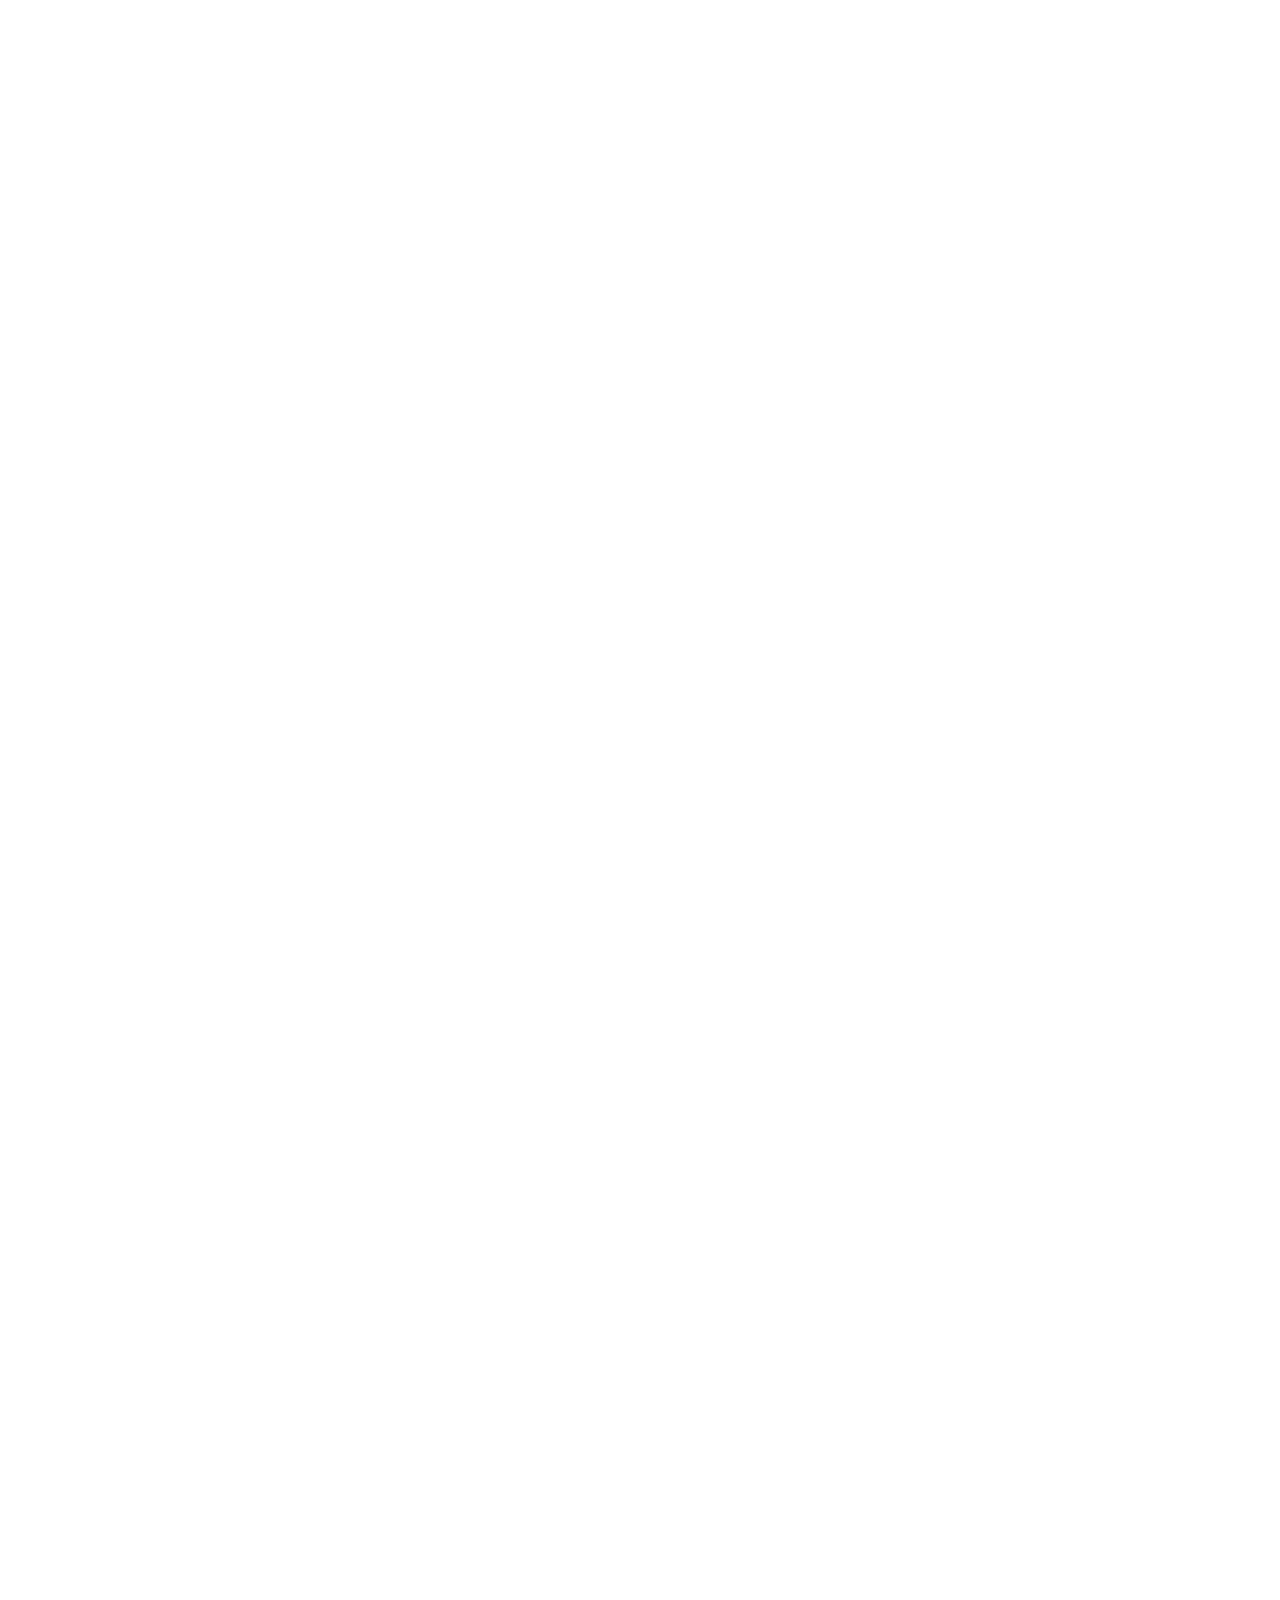
==== commit f024c17c: "Revise birthday greeting and enhance coupon features Updated birthday greeting and added audio butto" ====
--- a/index.html
+++ b/index.html
@@ -219,14 +219,12 @@
     </div>
 
     <div class="hero-inner">
-      <p class="hero-lead">¡Feliz cumpleaños!</p>
-      <h1 class="hero-name" data-fill="nombre">NOMBRE</h1>
-      <div class="age" aria-label="años que cumple">
-        <span class="age-num" data-fill="edad">30</span>
-        <span class="age-txt">años<br/>¡y contando!</span>
-      </div>
-      <p class="hero-msg" data-fill="mensajeHero">¡Hoy cumples un año más de vida y de ser una persona maravillosa!</p>
-      <a class="btn btn-sun" href="#mensaje">Abrir mi cartita 💌</a>
+      <h1 class="hero-greet reveal">
+        <span class="hero-name"><span data-fill="nombre">Reyna</span>,</span>
+        <span class="hero-day"><span data-fill="lindoDia">que tengas un lindo día</span> <span class="sun" aria-hidden="true">☀️</span></span>
+      </h1>
+      <p class="hero-msg reveal" style="--rd:.15s" data-fill="mensajeHero">¡Hoy cumples un año más de vida y de ser una persona maravillosa!</p>
+      <a class="btn btn-sun reveal" style="--rd:.3s" href="#mensaje">Abrir mi cartita 💌</a>
     </div>
 
     <span class="float f1" aria-hidden="true">🎈</span>
@@ -234,20 +232,20 @@
     <span class="float f3" aria-hidden="true">🎁</span>
     <span class="float f4" aria-hidden="true">🎈</span>
     <span class="float f5" aria-hidden="true">🎉</span>
-    <img class="stk m-hide" src="stickers/chihuahua-verde.webp" alt="" aria-hidden="true" loading="lazy" decoding="async" style="left:5%;bottom:5.5rem;--w:120px;--r:-6deg;--d:4.2s"/>
-    <img class="stk m-hide" src="stickers/pug.webp" alt="" aria-hidden="true" loading="lazy" decoding="async" style="right:5%;bottom:5.5rem;--w:112px;--r:6deg;--d:4.8s;--dl:.6s"/>
+    <img class="stk" src="stickers/chihuahua-verde.webp" alt="" aria-hidden="true" loading="lazy" decoding="async" style="--l:5%;--b:5.5rem;--w:120px;--r:-6deg;--d:4.2s;--ml:3%;--mb:1.2rem;--mt:auto;--mw:116px"/>
+    <img class="stk" src="stickers/pug.webp" alt="" aria-hidden="true" loading="lazy" decoding="async" style="--rt:5%;--b:5.5rem;--w:112px;--r:6deg;--d:4.8s;--dl:.6s;--mrt:3%;--mb:1.2rem;--mt:auto;--mw:110px"/>
   </header>
 
   <!-- ═══════════════════════════════════════════
        CARTITA: el mensaje solo se lee al tocar el sobre
        ═══════════════════════════════════════════ -->
   <section class="message" id="mensaje">
-    <img class="stk" src="stickers/hamster-pastel.webp" alt="" aria-hidden="true" loading="lazy" decoding="async" style="left:3%;top:7%;--w:118px;--r:-8deg;--d:4.6s"/>
-    <img class="stk" src="stickers/rata-trompeta.webp" alt="" aria-hidden="true" loading="lazy" decoding="async" style="right:3%;top:8%;--w:124px;--r:8deg;--d:5s;--dl:.5s"/>
-    <img class="stk m-hide" src="stickers/gatito-pastel.webp" alt="" aria-hidden="true" loading="lazy" decoding="async" style="left:6%;top:44%;--w:96px;--r:6deg;--d:4.2s;--dl:.9s"/>
-    <img class="stk m-hide" src="stickers/cheems.webp" alt="" aria-hidden="true" loading="lazy" decoding="async" style="right:5%;top:46%;--w:118px;--r:-6deg;--d:4.9s;--dl:.3s"/>
-    <img class="stk stand" src="stickers/perrito-azul.webp" alt="" aria-hidden="true" loading="lazy" decoding="async" style="left:2%;bottom:0;--w:128px;--r:0deg;--d:3.8s"/>
-    <img class="stk stand" src="stickers/gato-trompeta.webp" alt="" aria-hidden="true" loading="lazy" decoding="async" style="right:2%;bottom:0;--w:132px;--r:0deg;--d:4.2s;--dl:.7s"/>
+    <img class="stk" src="stickers/hamster-pastel.webp" alt="" aria-hidden="true" loading="lazy" decoding="async" style="--l:3%;--t:7%;--w:118px;--r:-8deg;--d:4.6s;--ml:2%;--mt:1.2rem;--mb:auto;--mw:90px"/>
+    <img class="stk" src="stickers/rata-trompeta.webp" alt="" aria-hidden="true" loading="lazy" decoding="async" style="--rt:3%;--t:8%;--w:124px;--r:8deg;--d:5s;--dl:.5s;--mrt:2%;--mt:1.2rem;--mb:auto;--mw:104px"/>
+    <img class="stk stand" src="stickers/gatito-pastel.webp" alt="" aria-hidden="true" loading="lazy" decoding="async" style="--l:6%;--t:44%;--w:96px;--r:6deg;--d:4.2s;--dl:.9s;--ml:calc(50% - 40px);--mrt:auto;--mt:auto;--mb:0;--mw:66px"/>
+    <img class="stk" src="stickers/cheems.webp" alt="" aria-hidden="true" loading="lazy" decoding="async" style="--rt:5%;--t:46%;--w:118px;--r:-6deg;--d:4.9s;--dl:.3s;--mrt:auto;--ml:calc(50% - 50px);--mt:1.5rem;--mb:auto;--mw:100px"/>
+    <img class="stk stand" src="stickers/perrito-azul.webp" alt="" aria-hidden="true" loading="lazy" decoding="async" style="--l:2%;--b:0;--w:128px;--r:0deg;--d:3.8s;--ml:0%;--mb:0;--mt:auto;--mw:112px"/>
+    <img class="stk stand" src="stickers/gato-trompeta.webp" alt="" aria-hidden="true" loading="lazy" decoding="async" style="--rt:2%;--b:0;--w:132px;--r:0deg;--d:4.2s;--dl:.7s;--mrt:0%;--mb:0;--mt:auto;--mw:118px"/>
 
     <div class="mail-stage" id="mailStage">
       <div class="env-area" id="envArea">
@@ -266,6 +264,10 @@
 
       <div class="letter-wrap" id="letterWrap" hidden>
         <article class="letter" id="letter" tabindex="-1">
+          <button class="audio-btn" id="audioBtn" type="button" aria-label="Escuchar o pausar el audio de la carta">
+            <span class="eq" aria-hidden="true"><i></i><i></i><i></i></span>
+            <span id="audioLabel">Escuchar audio</span>
+          </button>
           <h2 id="letterGreeting"></h2>
           <div id="letterBody"></div>
           <p class="sign" id="letterSign"></p>
@@ -278,8 +280,8 @@
   <section class="wishes">
     <h2>Mis deseos para ti</h2>
     <div class="wish-strip" id="wishStrip"></div>
-    <img class="stk stand" src="stickers/chihuahua-sonrisa.webp" alt="" aria-hidden="true" loading="lazy" decoding="async" style="left:4%;bottom:0;--w:118px;--r:0deg;--d:4s"/>
-    <img class="stk stand" src="stickers/chihuahua-pompon.webp" alt="" aria-hidden="true" loading="lazy" decoding="async" style="right:4%;bottom:0;--w:140px;--r:0deg;--d:4.6s;--dl:.5s"/>
+    <img class="stk stand" src="stickers/chihuahua-sonrisa.webp" alt="" aria-hidden="true" loading="lazy" decoding="async" style="--l:4%;--b:0;--w:118px;--r:0deg;--d:4s;--ml:3%;--mb:0;--mt:auto;--mw:104px"/>
+    <img class="stk stand" src="stickers/chihuahua-pompon.webp" alt="" aria-hidden="true" loading="lazy" decoding="async" style="--rt:4%;--b:0;--w:140px;--r:0deg;--d:4.6s;--dl:.5s;--mrt:3%;--mb:0;--mt:auto;--mw:122px"/>
   </section>
 
   <!-- ═══════════════════════════════════════════
@@ -294,7 +296,7 @@
     <div class="sur-grid">
 
       <!-- Vela -->
-      <div class="candle-card">
+      <div class="candle-card reveal">
         <div class="cake-wrap" id="cakeWrap">
           <div class="halo" aria-hidden="true"></div>
           <img class="pop-stk left"  src="stickers/hurones-pastel.webp" alt="" aria-hidden="true" style="--r:-8deg"/>
@@ -356,7 +358,7 @@
 
       <!-- Cupones -->
       <div class="coupons" aria-label="Cupones">
-        <article class="coupon coupon-sweet" id="couponSweet">
+        <article class="reveal coupon coupon-sweet" id="couponSweet">
           <img class="coupon-stk" src="stickers/gato-cupcake.webp" alt="" aria-hidden="true" loading="lazy"/>
           <div>
             <h3>Cupón de dulces</h3>
@@ -367,15 +369,16 @@
           <div class="coupon-action" id="actionSweet"></div>
         </article>
 
-        <article class="coupon coupon-hug" id="couponHug">
+        <article class="reveal coupon coupon-hug" id="couponHug" style="--rd:.12s">
           <img class="coupon-stk" src="stickers/gato-regalo.webp" alt="" aria-hidden="true" loading="lazy" style="animation-delay:.8s"/>
           <div>
             <h3>Cupón de abrazos</h3>
-            <p class="sub">Un abrazo de los buenos, cuando más lo necesites</p>
-            <div class="pips" id="pipsHug" aria-hidden="true"></div>
-            <p class="left-count" id="leftHug"></p>
+            <p class="sub">Un abrazo de los buenos, cuando más lo necesites. ¡Todos los que quieras!</p>
+            <p class="unlimited"><span aria-hidden="true">♾️</span> Abrazos ilimitados</p>
           </div>
-          <div class="coupon-action" id="actionHug"></div>
+          <div class="coupon-action">
+            <button class="btn btn-hug" type="button" data-redeem="abrazos">🤗 Canjear abrazo</button>
+          </div>
         </article>
       </div>
 
@@ -435,10 +438,10 @@
 <script>
 const CONFIG = {
   nombre: "Reyna",                       // Nombre de quien cumple años
-  edad:   "30",                          // Años que cumple
   cumple: "17 de noviembre",             // Fecha que aparece en la cinta dorada
 
-  // Mensaje de la portada
+  // Portada: "Reyna, que tengas un lindo día" y el mensaje de abajo
+  lindoDia: "que tengas un lindo día",
   mensajeHero: "¡Hoy cumples un año más de vida y de ser una persona maravillosa!",
 
   // La cartita (solo se lee al tocar el sobre). Cada línea es un párrafo.
@@ -464,11 +467,12 @@
 
   // Cupones: a este número llegan los mensajes de WhatsApp (código de Bolivia 591, sin + ni espacios)
   whatsapp: "59168912447",
-  cupones: { dulces: 5, abrazos: 5 }
+  cupones: { dulces: 5 }                 // Los abrazos son ilimitados, no llevan contador
 };
 </script>
 
 <script>
+document.documentElement.classList.add('js');
 const $  = (s, r = document) => r.querySelector(s);
 const $$ = (s, r = document) => Array.from(r.querySelectorAll(s));
 
@@ -479,9 +483,10 @@
 });
 document.title = '¡Feliz cumpleaños, ' + CONFIG.nombre + '!';
 
-CONFIG.deseos.forEach(d => {
+CONFIG.deseos.forEach((d, i) => {
   const div = document.createElement('div');
-  div.className = 'wish';
+  div.className = 'wish reveal';
+  div.style.setProperty('--rd', (i * 0.12) + 's');
   div.innerHTML = '<span aria-hidden="true"></span><p></p>';
   $('span', div).textContent = d.icono;
   $('p', div).textContent = d.texto;
@@ -576,9 +581,27 @@
 
 /* ── La cartita ── */
 const stage = $('#mailStage'), envBtn = $('#envelopeBtn');
+/* Audio de la carta: empieza al tocar el sobre (el toque permite el sonido en el celular) */
+const cartaAudio = new Audio('audio-carta.mp3');
+cartaAudio.preload = 'metadata';
+const audioBtn = $('#audioBtn'), audioLabel = $('#audioLabel');
+function paintAudio() {
+  const playing = !cartaAudio.paused && !cartaAudio.ended;
+  audioBtn.classList.toggle('playing', playing);
+  audioLabel.textContent = playing ? 'Pausar audio' : (cartaAudio.ended ? 'Escuchar de nuevo' : 'Escuchar audio');
+}
+['play', 'pause', 'ended'].forEach(ev => cartaAudio.addEventListener(ev, paintAudio));
+cartaAudio.addEventListener('error', () => { audioBtn.hidden = true; });   // si falta el archivo, no se muestra el botón
+audioBtn.addEventListener('click', () => {
+  if (!cartaAudio.paused && !cartaAudio.ended) { cartaAudio.pause(); return; }
+  if (cartaAudio.ended) cartaAudio.currentTime = 0;
+  const p = cartaAudio.play(); if (p && p.catch) p.catch(() => {});
+});
+
 envBtn.addEventListener('click', () => {
   if (stage.classList.contains('open')) return;
   stage.classList.add('open');
+  const pa = cartaAudio.play(); if (pa && pa.catch) pa.catch(() => {});
   envBtn.setAttribute('aria-expanded', 'true');
 
   // La carta se arma solo ahora, al abrir el sobre
@@ -627,42 +650,32 @@
   blowBtn.hidden = false;
 });
 
-/* ── Cupones ── */
+/* ── Cupones: solo los dulces llevan contador; los abrazos son ilimitados ── */
 const KEY = 'cumple-cupones-v1';
-const MAX = { dulces: CONFIG.cupones.dulces, abrazos: CONFIG.cupones.abrazos };
-// Para volver a poner los contadores en 5 (por ejemplo, al probar): abre la página con ?reiniciar=cupones
+const MAX = CONFIG.cupones.dulces;
+// Para volver a poner el contador en 5 (por ejemplo, al probar): abre la página con ?reiniciar=cupones
 if (/reiniciar=cupones/.test(location.search)) { try { localStorage.removeItem(KEY); } catch (e) {} }
 
-const clamp = (n, max) => Math.max(0, Math.min(max, n));
-function loadState() {
+function loadDulces() {
   try {
-    const s = JSON.parse(localStorage.getItem(KEY) || 'null');
-    if (s && Number.isInteger(s.dulces) && Number.isInteger(s.abrazos))
-      return { dulces: clamp(s.dulces, MAX.dulces), abrazos: clamp(s.abrazos, MAX.abrazos) };
+    const st = JSON.parse(localStorage.getItem(KEY) || 'null');
+    if (st && Number.isInteger(st.dulces)) return Math.max(0, Math.min(MAX, st.dulces));
   } catch (e) {}
-  return { dulces: MAX.dulces, abrazos: MAX.abrazos };
-}
-function saveState() { try { localStorage.setItem(KEY, JSON.stringify(state)); } catch (e) {} }
-let state = loadState();
-
-const KINDS = {
-  dulces:  { pip: '🍬', pips: '#pipsSweet', left: '#leftSweet', act: '#actionSweet', card: '#couponSweet', btn: 'btn-candy', label: '🍬 Canjear cupón' },
-  abrazos: { pip: '🧡', pips: '#pipsHug',   left: '#leftHug',   act: '#actionHug',   card: '#couponHug',   btn: 'btn-hug',   label: '🤗 Canjear abrazo' }
-};
+  return MAX;
+}
+let dulces = loadDulces();
+function saveDulces() { try { localStorage.setItem(KEY, JSON.stringify({ dulces })); } catch (e) {} }
 
 function renderCoupons() {
-  for (const k in KINDS) {
-    const c = KINDS[k], n = state[k], max = MAX[k];
-    $(c.pips).innerHTML = Array.from({ length: max }, (_, i) =>
-      '<span class="pip' + (i < n ? '' : ' used') + '">' + c.pip + '</span>').join('');
-    $(c.left).textContent = n > 0
-      ? 'Te ' + (n === 1 ? 'queda ' : 'quedan ') + n + ' de ' + max
-      : 'Ya usaste todos tus cupones';
-    $(c.card).classList.toggle('is-empty', n === 0);
-    $(c.act).innerHTML = n > 0
-      ? '<button class="btn ' + c.btn + '" type="button" data-redeem="' + k + '">' + c.label + '</button>'
-      : '<span class="sold-out">🚫 Cupones agotados</span>';
-  }
+  $('#pipsSweet').innerHTML = Array.from({ length: MAX }, (_, i) =>
+    '<span class="pip' + (i < dulces ? '' : ' used') + '">🍬</span>').join('');
+  $('#leftSweet').textContent = dulces > 0
+    ? 'Te ' + (dulces === 1 ? 'queda ' : 'quedan ') + dulces + ' de ' + MAX
+    : 'Ya usaste todos tus cupones';
+  $('#couponSweet').classList.toggle('is-empty', dulces === 0);
+  $('#actionSweet').innerHTML = dulces > 0
+    ? '<button class="btn btn-candy" type="button" data-redeem="dulces">🍬 Canjear cupón</button>'
+    : '<span class="sold-out">🚫 Cupones agotados</span>';
 }
 renderCoupons();
 
@@ -747,25 +760,37 @@
   if (current === 'dulces') { showStep('ask'); $('#wishInput').focus(); } else closeModal();
 });
 
-function buildUrl(kind, text, left) {
-  const quedan = left + (left === 1 ? ' cupón' : ' cupones');
+function buildUrl(kind, text) {
   const msg = kind === 'dulces'
-    ? '¡Hola! Soy ' + CONFIG.nombre + ' 🎂\nQuiero canjear mi cupón de dulces 🍬\n\n👉 Quiero: ' + text + '\n\n(Me quedan ' + quedan + ' de dulces)'
-    : '¡Hola! Soy ' + CONFIG.nombre + ' 🎂\nQuiero canjear mi cupón de abrazo 🤗\n\n(Me quedan ' + quedan + ' de abrazos)';
+    ? '¡Hola! Soy ' + CONFIG.nombre + ' 🎂\nQuiero canjear mi cupón de dulces 🍬\n\n👉 Quiero: ' + text + '\n\n(Me quedan ' + dulces + (dulces === 1 ? ' cupón' : ' cupones') + ' de dulces)'
+    : '¡Hola! Soy ' + CONFIG.nombre + ' 🎂\nQuiero canjear mi cupón de abrazo 🤗\n\n(¡Mis abrazos son ilimitados! 💛)';
   return 'https://wa.me/' + CONFIG.whatsapp + '?text=' + encodeURIComponent(msg);
 }
 
 $('#confirmYes').addEventListener('click', () => {
-  if (!current || state[current] <= 0) return;
-  state[current] -= 1;
-  saveState();
-  renderCoupons();
-  const url = buildUrl(current, pendingText, state[current]);
+  if (!current) return;
+  if (current === 'dulces') {
+    if (dulces <= 0) return;
+    dulces -= 1;
+    saveDulces();
+    renderCoupons();
+  }
+  const url = buildUrl(current, pendingText);
   $('#waLink').href = url;
   const w = window.open(url, '_blank');
   if (w) w.opener = null;
   showStep('done');
 });
+
+/* ── Aparición suave al hacer scroll ── */
+(function () {
+  const els = $$('.reveal');
+  if (!('IntersectionObserver' in window)) { els.forEach(e => e.classList.add('in')); return; }
+  const io = new IntersectionObserver(entries => {
+    entries.forEach(en => { if (en.isIntersecting) { en.target.classList.add('in'); io.unobserve(en.target); } });
+  }, { threshold: 0.2 });
+  els.forEach(e => io.observe(e));
+})();
 
 /* ── Video de intro ── */
 const intro = $('#intro');
--- a/style.css
+++ b/style.css
@@ -1,458 +1,845 @@
-/* =====================================================
-   FELICITACIÓN DE CUMPLEAÑOS
-   Paleta: azul noche · amarillo sol · coral · menta
-   Fuentes: Fredoka (títulos) + Nunito (texto)
-   ===================================================== */
-
-:root {
-  --night:  #1B1464;
-  --night2: #2A1F8F;
-  --sun:    #FFC53D;
-  --coral:  #FF5C7A;
-  --mint:   #4FD6B5;
-  --violet: #7C5CFF;
-  --paper:  #FFFDF7;
-  --ink:    #241A5E;
-  --soft:   #5B5490;
-}
-
-*, *::before, *::after { box-sizing: border-box; margin: 0; padding: 0; }
-html { scroll-behavior: smooth; }
-
-body {
-  font-family: 'Nunito', system-ui, sans-serif;
-  background: var(--paper);
-  color: var(--ink);
-  overflow-x: hidden;
-}
-body.locked { overflow: hidden; height: 100vh; }
-
-:focus-visible { outline: 3px solid var(--sun); outline-offset: 3px; }
-
-/* ══════════════ VIDEO DE INTRO ══════════════ */
-.intro {
-  position: fixed; inset: 0; z-index: 100;
-  background: #000;
-  display: flex; align-items: center; justify-content: center;
-  transition: opacity .8s ease;
-}
-.intro.hide { opacity: 0; pointer-events: none; }
-
-.intro video { width: 100%; height: 100%; object-fit: contain; background: #000; }
-
-.intro-btn {
-  position: absolute;
-  top: max(1rem, env(safe-area-inset-top));
-  font-family: 'Nunito', sans-serif; font-weight: 800; font-size: .9rem;
-  color: #fff; background: rgba(0,0,0,.55);
-  border: 1.5px solid rgba(255,255,255,.5);
-  padding: .55rem 1rem; border-radius: 100px; cursor: pointer;
-  backdrop-filter: blur(6px);
-}
-.intro-btn:hover { background: rgba(0,0,0,.75); }
-.intro-sound { left: 1rem; }
-.intro-skip  { right: 1rem; }
-
-.intro-play {
-  position: absolute;
-  font-family: 'Fredoka', sans-serif; font-weight: 600; font-size: 1.2rem;
-  color: var(--night); background: var(--sun);
-  border: none; padding: 1rem 2rem; border-radius: 100px; cursor: pointer;
-  box-shadow: 0 8px 30px rgba(255,197,61,.5);
-}
-
-.intro-bar {
-  position: absolute; left: 0; right: 0; bottom: 0; height: 5px;
-  background: rgba(255,255,255,.2);
-}
-.intro-bar span { display: block; height: 100%; width: 0; background: var(--sun); }
-
-#confetti {
-  position: fixed; inset: 0; width: 100%; height: 100%;
-  pointer-events: none; z-index: 90;
-}
-
-/* ══════════════ PORTADA ══════════════ */
-.hero {
-  position: relative;
-  min-height: 100svh;
-  background: radial-gradient(ellipse at 50% 30%, var(--night2) 0%, var(--night) 70%);
-  color: #fff;
-  text-align: center;
-  display: flex; align-items: center; justify-content: center;
-  padding: 7rem 1.5rem 5rem;
-  overflow: hidden;
-}
-
-/* Banderines */
-.bunting {
-  position: absolute; top: 0; left: 0; right: 0;
-  display: flex; justify-content: space-around;
-  height: 70px; overflow: hidden;
-}
-.bunting::before {
-  content: ''; position: absolute; top: 8px; left: 0; right: 0;
-  height: 3px; background: rgba(255,255,255,.35);
-}
-.bunting span {
-  width: 0; height: 0; margin-top: 8px; flex: none;
-  border-left: 22px solid transparent;
-  border-right: 22px solid transparent;
-  border-top: 48px solid var(--coral);
-}
-.bunting span:nth-child(4n+2) { border-top-color: var(--sun); }
-.bunting span:nth-child(4n+3) { border-top-color: var(--mint); }
-.bunting span:nth-child(4n)   { border-top-color: var(--violet); }
-
-.hero-inner { position: relative; z-index: 2; max-width: 760px; }
-
-.hero-lead {
-  font-family: 'Fredoka', sans-serif; font-weight: 600;
-  font-size: clamp(1.6rem, 6vw, 2.6rem);
-  color: #fff;
-  margin-bottom: .4rem;
-}
-
-.hero-name {
-  font-family: 'Fredoka', sans-serif; font-weight: 700;
-  font-size: clamp(3.4rem, 15vw, 8rem);
-  line-height: .95;
-  color: var(--sun);
-  text-shadow: 0 5px 0 rgba(0,0,0,.25);
-  word-break: break-word;
-}
-
-/* El número de la edad es el elemento protagonista */
-.age {
-  display: inline-flex; align-items: center; gap: 1rem;
-  margin: 1.6rem 0 2.2rem;
-}
-.age-num {
-  font-family: 'Fredoka', sans-serif; font-weight: 700;
-  font-size: clamp(6rem, 26vw, 13rem);
-  line-height: .8;
-  color: var(--coral);
-  -webkit-text-stroke: 4px #fff;
-  paint-order: stroke fill;
-  text-shadow: 8px 8px 0 var(--violet);
-}
-.age-txt {
-  font-family: 'Fredoka', sans-serif; font-weight: 600;
-  font-size: clamp(1.2rem, 4vw, 1.8rem);
-  text-align: left; line-height: 1.2;
-  color: #fff;
-}
-
-body.revealed .age-num { animation: pop .7s cubic-bezier(.2,1.6,.4,1) both; }
-@keyframes pop {
-  from { transform: scale(.3) rotate(-12deg); opacity: 0; }
-  to   { transform: scale(1) rotate(0); opacity: 1; }
-}
-
-/* Globos y stickers */
-.float {
-  position: absolute; z-index: 1;
-  font-size: 2.6rem;
-  animation: bob 4s ease-in-out infinite;
-}
-.f1 { top: 18%; left: 7%;  animation-delay: 0s; }
-.f2 { top: 30%; right: 8%; font-size: 3rem; animation-delay: .8s; }
-.f3 { bottom: 16%; left: 9%; animation-delay: 1.6s; }
-.f4 { bottom: 24%; right: 7%; animation-delay: .4s; }
-.f5 { top: 55%; left: 3%; font-size: 2rem; animation-delay: 1.2s; }
-@keyframes bob {
-  0%,100% { transform: translateY(0) rotate(-6deg); }
-  50%     { transform: translateY(-14px) rotate(6deg); }
-}
-
-/* Botones */
-.btn {
-  display: inline-block;
-  font-family: 'Fredoka', sans-serif; font-weight: 600; font-size: 1.1rem;
-  padding: .95rem 2.2rem; border-radius: 100px;
-  text-decoration: none; border: none; cursor: pointer;
-  transition: transform .2s, box-shadow .2s;
-}
-.btn:hover { transform: translateY(-3px); }
-.btn-sun { background: var(--sun); color: var(--night); box-shadow: 0 6px 24px rgba(255,197,61,.45); }
-
-/* ══════════════ CARTA ══════════════ */
-.message { padding: 5rem 1.5rem 3rem; background: var(--paper); }
-
-.letter {
-  max-width: 640px; margin: 0 auto;
-  background: #fff;
-  border-top: 10px solid var(--coral);
-  border-radius: 8px;
-  padding: 2.6rem 2.2rem 2.4rem;
-  box-shadow: 0 12px 0 rgba(27,20,100,.1);
-  transform: rotate(-1deg);
-}
-.letter h2 {
-  font-family: 'Fredoka', sans-serif; font-weight: 700;
-  font-size: clamp(1.8rem, 6vw, 2.5rem);
-  color: var(--night);
-  margin-bottom: 1.2rem;
-}
-.letter p {
-  font-size: clamp(1.05rem, 3.4vw, 1.25rem);
-  line-height: 1.75;
-  font-weight: 600;
-  color: var(--ink);
-  margin-bottom: 1rem;
-}
-.letter .sign {
-  font-family: 'Fredoka', sans-serif; font-weight: 600;
-  font-size: clamp(1.3rem, 4vw, 1.6rem);
-  color: var(--coral);
-  white-space: pre-line;
-  margin: 1.6rem 0 0;
-}
-
-/* ══════════════ DESEOS ══════════════ */
-.wishes { padding: 3rem 1.5rem 4rem; text-align: center; }
-.wishes h2 {
-  font-family: 'Fredoka', sans-serif; font-weight: 700;
-  font-size: clamp(2rem, 6vw, 3rem);
-  color: var(--night);
-  margin-bottom: 2rem;
-}
-
-.wish-strip {
-  max-width: 900px; margin: 0 auto;
-  display: grid; grid-template-columns: repeat(3, 1fr);
-  background: var(--sun);
-  border-radius: 24px;
-  box-shadow: 0 10px 0 rgba(27,20,100,.12);
-}
-.wish { padding: 2rem 1rem; }
-.wish + .wish { border-left: 3px dashed rgba(27,20,100,.35); }
-.wish span { display: block; font-size: 2.6rem; margin-bottom: .5rem; }
-.wish p {
-  font-family: 'Fredoka', sans-serif; font-weight: 600;
-  font-size: 1.3rem; line-height: 1.3; color: var(--night);
-}
-
-/* ══════════════ VELA ══════════════ */
-.candle {
-  background: var(--night);
-  color: #fff;
-  text-align: center;
-  padding: 4.5rem 1.5rem;
-}
-.cake { position: relative; display: inline-block; margin-bottom: 1rem; }
-.cake-emoji { font-size: 6rem; display: block; line-height: 1; }
-.flame {
-  position: absolute; top: -1.2rem; left: 50%;
-  transform: translateX(-50%);
-  font-size: 2.2rem;
-  animation: flicker 1s ease-in-out infinite alternate;
-}
-.cake.blown .flame { animation: none; opacity: .8; }
-@keyframes flicker {
-  from { transform: translateX(-50%) scale(1) rotate(-4deg); }
-  to   { transform: translateX(-50%) scale(1.15) rotate(4deg); }
-}
-.candle-text {
-  font-family: 'Fredoka', sans-serif; font-weight: 600;
-  font-size: clamp(1.4rem, 5vw, 2rem);
-  color: var(--sun);
-  margin-bottom: 1.6rem;
-}
-
-.foot {
-  background: #0F0B45; color: rgba(255,255,255,.7);
-  text-align: center; padding: 1.6rem 1rem;
-  font-family: 'Fredoka', sans-serif; font-size: 1.1rem;
-}
-
-/* ══════════════ RESPONSIVE ══════════════ */
-@media (max-width: 720px) {
-  .wish-strip { grid-template-columns: 1fr; }
-  .wish + .wish {
-    border-left: none;
-    border-top: 3px dashed rgba(27,20,100,.35);
+<!DOCTYPE html>
+<html lang="es">
+<head>
+  <meta charset="UTF-8"/>
+  <meta name="viewport" content="width=device-width, initial-scale=1.0"/>
+  <title>¡Feliz cumpleaños!</title>
+  <link rel="preconnect" href="https://fonts.googleapis.com"/>
+  <link rel="preconnect" href="https://fonts.gstatic.com" crossorigin/>
+  <link href="https://fonts.googleapis.com/css2?family=Fredoka:wght@500;600;700&family=Caveat:wght@500;700&family=Great+Vibes&family=Nunito:wght@400;600;800&display=swap" rel="stylesheet"/>
+  <link rel="stylesheet" href="style.css"/>
+</head>
+<body class="locked">
+
+<!-- ═══════════════════════════════════════════
+     1) VIDEO DE INTRO (lo primero que se ve)
+     El archivo del video debe llamarse: intro.mp4
+     y estar en la misma carpeta que este index.html
+     ═══════════════════════════════════════════ -->
+<div class="intro" id="intro">
+  <video id="introVideo" src="intro.mp4" autoplay muted playsinline preload="auto"></video>
+
+  <button class="intro-btn intro-sound" id="soundBtn" type="button">🔊 Activar sonido</button>
+  <button class="intro-btn intro-skip"  id="skipBtn"  type="button">Saltar ›</button>
+  <button class="intro-play" id="playBtn" type="button" hidden>▶ Toca para ver la sorpresa</button>
+
+  <div class="intro-bar"><span id="introBar"></span></div>
+</div>
+
+<canvas id="confetti" aria-hidden="true"></canvas>
+
+
+<!-- ═══════════════════════════════════════════
+     2) CONTENIDO DE LA PÁGINA
+     ═══════════════════════════════════════════ -->
+<main>
+
+  <!-- ═══════════════════════════════════════════
+       PORTADA DORADA (foto de Reyna) + GATITOS DEBAJO
+       · La foto es reyna.jpg (misma carpeta que este index.html)
+       · La fecha de la cinta se cambia en CONFIG → cumple
+       ═══════════════════════════════════════════ -->
+
+  <!-- Dibujos reutilizables (globos y cotillón) -->
+  <svg width="0" height="0" style="position:absolute" aria-hidden="true" focusable="false">
+    <defs>
+      <path id="star5" d="M0-7L2-2.2 7-2.2 3 .9 4.4 6.6 0 3.4-4.4 6.6-3 .9-7-2.2-2-2.2Z"/>
+
+      <g id="g-balloons">
+        <g fill="none">
+          <path d="M97 106C99 160 88 198 78 236"/>
+          <path d="M55 116C58 165 70 200 78 236"/>
+          <path d="M76 172C74 196 78 214 78 236"/>
+          <path d="M78 236C70 243 64 251 61 260M78 236C86 243 92 251 95 260"/>
+        </g>
+        <g transform="translate(104 56) rotate(8)">
+          <path d="M0 43C-57 9-35-43 0-43C35-43 57 9 0 43Z"/><path d="M-5 50L0 43 5 50Z"/><path fill="none" d="M-20-8Q-23-26-8-32"/>
+        </g>
+        <g transform="translate(46 66) rotate(-10)">
+          <path d="M0 43C-57 9-35-43 0-43C35-43 57 9 0 43Z"/><path d="M-5 50L0 43 5 50Z"/><path fill="none" d="M-20-8Q-23-26-8-32"/>
+        </g>
+        <g transform="translate(76 122) rotate(-2)">
+          <path d="M0 43C-57 9-35-43 0-43C35-43 57 9 0 43Z"/><path d="M-5 50L0 43 5 50Z"/><path fill="none" d="M-20-8Q-23-26-8-32"/>
+        </g>
+      </g>
+
+      <g id="g-cone">
+        <g transform="translate(48 158) rotate(38)">
+          <path d="M-32-70L0 0 32-70Z"/>
+          <ellipse cx="0" cy="-70" rx="32" ry="9"/>
+          <path fill="none" d="M-22-50Q0-42 22-50M-15-34Q0-27 15-34M-8-18Q0-12 8-18"/>
+        </g>
+      </g>
+
+      <g id="g-burst">
+        <path d="M91 103C100 80 80 66 94 46C104 32 114 40 110 24"/>
+        <path d="M94 100C118 92 124 72 144 77C159 80 154 62 170 58"/>
+        <path d="M92 106C112 116 132 104 144 119C152 129 144 138 160 140"/>
+        <path d="M89 99C78 84 82 64 68 52"/>
+        <g transform="translate(128 44) scale(1.2)"><use href="#star5"/></g>
+        <g transform="translate(162 100)"><use href="#star5"/></g>
+        <g transform="translate(112 16) scale(.9)"><use href="#star5"/></g>
+        <g transform="translate(70 28) scale(.85)"><use href="#star5"/></g>
+        <g transform="translate(140 150) scale(.9)"><use href="#star5"/></g>
+        <rect x="-3" y="-5" width="6" height="10" transform="translate(146 22) rotate(25)"/>
+        <rect x="-3" y="-4" width="6" height="8" transform="translate(172 78) rotate(-30)"/>
+        <rect x="-3" y="-4" width="6" height="8" transform="translate(122 128) rotate(40)"/>
+        <rect x="-3" y="-4" width="6" height="8" transform="translate(84 36) rotate(-15)"/>
+        <circle cx="150" cy="48" r="2.2" fill="#f2c75c"/><circle cx="104" cy="62" r="2" fill="#f2c75c"/>
+        <circle cx="170" cy="124" r="2.2" fill="#f2c75c"/><circle cx="128" cy="86" r="1.8" fill="#f2c75c"/>
+      </g>
+    </defs>
+  </svg>
+
+  <section class="opening" id="opening">
+    <canvas class="gold-confetti" id="goldConfetti" aria-hidden="true"></canvas>
+
+    <div class="gold-intro">
+      <!-- Globos -->
+      <div class="deco balloons left enter" aria-hidden="true">
+        <svg class="sway" viewBox="0 0 160 270" fill="#050505" stroke="#f2c75c" stroke-width="1.7" stroke-linecap="round" stroke-linejoin="round">
+          <use href="#g-balloons"/>
+        </svg>
+      </div>
+      <div class="deco balloons right enter" aria-hidden="true">
+        <svg class="sway" viewBox="0 0 160 270" fill="#050505" stroke="#f2c75c" stroke-width="1.7" stroke-linecap="round" stroke-linejoin="round">
+          <g transform="translate(160 0) scale(-1 1)"><use href="#g-balloons"/></g>
+        </svg>
+      </div>
+
+      <!-- Cotillón -->
+      <div class="deco popper left enter" aria-hidden="true">
+        <svg viewBox="0 0 190 190" fill="none" stroke="#f2c75c" stroke-width="1.7" stroke-linecap="round" stroke-linejoin="round">
+          <use href="#g-cone" fill="#050505"/>
+          <use href="#g-burst" class="burst"/>
+        </svg>
+      </div>
+      <div class="deco popper right enter" aria-hidden="true">
+        <svg viewBox="0 0 190 190" fill="none" stroke="#f2c75c" stroke-width="1.7" stroke-linecap="round" stroke-linejoin="round">
+          <g transform="translate(190 0) scale(-1 1)">
+            <use href="#g-cone" fill="#050505"/>
+            <use href="#g-burst" class="burst"/>
+          </g>
+        </svg>
+      </div>
+
+      <!-- Título, foto y cinta -->
+      <div class="gold-center">
+        <h2 class="gold-title enter"><span>Feliz Cumpleaños</span></h2>
+        <div class="photo-wrap enter">
+          <div class="photo-ring"><img src="reyna.jpg" alt="Foto de Reyna"/></div>
+        </div>
+        <div class="ribbon-wrap enter">
+          <div class="ribbon" data-fill="cumple">17 de noviembre</div>
+        </div>
+      </div>
+    </div>
+
+  <!-- ═══════════════════════════════════════════
+       GATITOS CON EL PASTEL (aparece justo después del video)
+       Nota: el nombre "Reyna" del pastel está escrito dentro del dibujo (SVG).
+       Si cambias el nombre, busca "Reyna" en este bloque y cámbialo.
+       ═══════════════════════════════════════════ -->
+  <section class="hero-gatitos">
+<svg viewBox="0 0 400 300" role="img" aria-labelledby="hg-t">
+ <title id="hg-t">Seis gatitos juntos sostienen un pastel que dice ¡Feliz Cumpleaños Reyna!</title>
+ <defs>
+  <filter id="st" x="-3%" y="-3%" width="106%" height="108%" color-interpolation-filters="sRGB">
+   <feMorphology in="SourceAlpha" operator="dilate" radius="5" result="d"/>
+   <feFlood flood-color="#fff"/><feComposite in2="d" operator="in" result="w"/>
+   <feMerge><feMergeNode in="w"/><feMergeNode in="SourceGraphic"/></feMerge>
+  </filter>
+  <symbol id="kt" viewBox="0 0 80 130" overflow="visible">
+   <ellipse cx="40" cy="110" rx="27" ry="60" style="fill:var(--fur)"/>
+   <path d="M12 28L16 2L36 16ZM68 28L64 2L44 16Z" style="fill:var(--ear,var(--fur))"/>
+   <path d="M17 21L18 9L28 15ZM63 21L62 9L52 15Z" style="fill:var(--ein,#f3a6b4)"/>
+   <circle cx="40" cy="42" r="30" style="fill:var(--fur)"/>
+   <ellipse cx="40" cy="46" rx="22" ry="22" style="fill:var(--mask,var(--fur))"/>
+   <g style="opacity:var(--po,0)"><ellipse cx="24" cy="30" rx="11" ry="10" fill="#d9833a"/><ellipse cx="58" cy="34" rx="8" ry="7" fill="#f1d2a0"/></g>
+   <g style="opacity:var(--so,0);stroke:var(--stripe,#2e2118)" stroke-width="2.8" stroke-linecap="round" fill="none"><path d="M40 14V26M30 16L33 26M50 16L47 26M12 44H22M13 52H22M68 44H58M67 52H58"/></g>
+   <ellipse cx="40" cy="56" rx="14" ry="10" style="fill:var(--muz,var(--fur))"/>
+   <ellipse cx="18" cy="55" rx="5" ry="3" fill="#ff8aa8" opacity=".35"/><ellipse cx="62" cy="55" rx="5" ry="3" fill="#ff8aa8" opacity=".35"/>
+   <ellipse cx="28" cy="44" rx="6.2" ry="7.2" style="fill:var(--eye)"/><ellipse cx="52" cy="44" rx="6.2" ry="7.2" style="fill:var(--eye)"/>
+   <ellipse cx="28" cy="45" rx="3" ry="5.6" fill="#111"/><ellipse cx="52" cy="45" rx="3" ry="5.6" fill="#111"/>
+   <circle cx="26.5" cy="41.5" r="1.8" fill="#fff"/><circle cx="50.5" cy="41.5" r="1.8" fill="#fff"/>
+   <path d="M36.5 53H43.5L40 57.5Z" style="fill:var(--nose)"/>
+   <path d="M40 57.5V60M40 60Q36 63 33 60M40 60Q44 63 47 60" stroke="#0008" stroke-width="1.2" fill="none" stroke-linecap="round"/>
+   <path d="M26 56L6 52M26 59L7 62M54 56L74 52M54 59L73 62" stroke="#fff" stroke-opacity=".9" stroke-width="1"/>
+  </symbol>
+  <g id="pw"><ellipse cx="20" cy="0" rx="10" ry="8" style="fill:var(--paw,var(--fur))" stroke="#0002"/><ellipse cx="60" cy="0" rx="10" ry="8" style="fill:var(--paw,var(--fur))" stroke="#0002"/></g>
+ </defs>
+
+ <g filter="url(#st)"><g class="all">
+  <!-- gatitos: negro, blanco y gris, carey, gris azulado, atigrado café, siamés -->
+  <g transform="translate(4,74) scale(.9) rotate(-6 40 120)"><g class="kb" style="--i:0"><use href="#kt" class="c1" width="80" height="130"/></g></g>
+  <g transform="translate(66.4,56) scale(.9) rotate(-3 40 120)"><g class="kb" style="--i:1"><use href="#kt" class="c2" width="80" height="130"/></g></g>
+  <g transform="translate(128.8,42) scale(.9) rotate(-1 40 120)"><g class="kb" style="--i:2"><use href="#kt" class="c3" width="80" height="130"/></g></g>
+  <g transform="translate(191.2,42) scale(.9) rotate(1 40 120)"><g class="kb" style="--i:3"><use href="#kt" class="c4" width="80" height="130"/></g></g>
+  <g transform="translate(253.6,56) scale(.9) rotate(3 40 120)"><g class="kb" style="--i:4"><use href="#kt" class="c5" width="80" height="130"/></g></g>
+  <g transform="translate(316,74) scale(.9) rotate(6 40 120)"><g class="kb" style="--i:5"><use href="#kt" class="c6" width="80" height="130"/></g></g>
+
+  <!-- pastel -->
+  <ellipse cx="200" cy="262" rx="190" ry="17" fill="#fff" stroke="#e8c9d6"/>
+  <rect x="28" y="160" width="344" height="100" rx="18" fill="#ffd1e3"/>
+  <rect x="28" y="228" width="344" height="32" rx="12" fill="#f78fb3"/>
+  <ellipse cx="200" cy="162" rx="172" ry="15" fill="#fff5fa"/>
+  <g fill="#fff"><circle cx="52" cy="244" r="4"/><circle cx="96" cy="246" r="4"/><circle cx="304" cy="246" r="4"/><circle cx="348" cy="244" r="4"/></g>
+  <g fill="#ffd34d"><circle cx="74" cy="245" r="3.5"/><circle cx="326" cy="245" r="3.5"/></g>
+  <rect x="62" y="176" width="276" height="56" rx="10" fill="#fff" stroke="#f06292" stroke-width="3"/>
+  <g font-family="Trebuchet MS,Segoe UI,sans-serif" font-weight="800" text-anchor="middle" fill="#c2185b">
+   <text x="200" y="202" font-size="25" textLength="248" lengthAdjust="spacingAndGlyphs">¡Feliz Cumpleaños</text>
+   <text x="200" y="226" font-size="25">Reyna!</text>
+  </g>
+  <!-- velas -->
+  <g>
+   <rect x="127" y="140" width="6" height="22" fill="#8fd3ff"/><rect x="197" y="140" width="6" height="22" fill="#ffd34d"/><rect x="267" y="140" width="6" height="22" fill="#b794f4"/>
+   <g fill="#ffb02e"><ellipse class="fl" cx="130" cy="131" rx="5" ry="8"/><ellipse class="fl" cx="200" cy="131" rx="5" ry="8"/><ellipse class="fl" cx="270" cy="131" rx="5" ry="8"/></g>
+   <g fill="#fff3b0"><ellipse cx="130" cy="133" rx="2" ry="4"/><ellipse cx="200" cy="133" rx="2" ry="4"/><ellipse cx="270" cy="133" rx="2" ry="4"/></g>
+  </g>
+  <!-- patitas agarrando el pastel -->
+  <g transform="translate(4,162) scale(.9)"><use href="#pw" class="c1"/></g>
+  <g transform="translate(66.4,162) scale(.9)"><use href="#pw" class="c2"/></g>
+  <g transform="translate(128.8,162) scale(.9)"><use href="#pw" class="c3"/></g>
+  <g transform="translate(191.2,162) scale(.9)"><use href="#pw" class="c4"/></g>
+  <g transform="translate(253.6,162) scale(.9)"><use href="#pw" class="c5"/></g>
+  <g transform="translate(316,162) scale(.9)"><use href="#pw" class="c6"/></g>
+ </g></g>
+</svg>
+    <a class="gatitos-next" href="#inicio">Sigue bajando ↓</a>
+  </section>
+  </section><!-- /opening -->
+
+  <!-- Portada cálida (antes azul) -->
+  <header class="hero" id="inicio">
+    <div class="bunting" aria-hidden="true">
+      <span></span><span></span><span></span><span></span><span></span><span></span>
+      <span></span><span></span><span></span><span></span><span></span><span></span>
+      <span></span><span></span><span></span><span></span><span></span><span></span>
+      <span></span><span></span><span></span><span></span><span></span><span></span>
+    </div>
+
+    <div class="hero-inner">
+      <h1 class="hero-greet reveal">
+        <span class="hero-name"><span data-fill="nombre">Reyna</span>,</span>
+        <span class="hero-day"><span data-fill="lindoDia">que tengas un lindo día</span> <span class="sun" aria-hidden="true">☀️</span></span>
+      </h1>
+      <p class="hero-msg reveal" style="--rd:.15s" data-fill="mensajeHero">¡Hoy cumples un año más de vida y de ser una persona maravillosa!</p>
+      <a class="btn btn-sun reveal" style="--rd:.3s" href="#mensaje">Abrir mi cartita 💌</a>
+    </div>
+
+    <span class="float f1" aria-hidden="true">🎈</span>
+    <span class="float f2" aria-hidden="true">🎂</span>
+    <span class="float f3" aria-hidden="true">🎁</span>
+    <span class="float f4" aria-hidden="true">🎈</span>
+    <span class="float f5" aria-hidden="true">🎉</span>
+    <img class="stk" src="stickers/chihuahua-verde.webp" alt="" aria-hidden="true" loading="lazy" decoding="async" style="--l:5%;--b:5.5rem;--w:120px;--r:-6deg;--d:4.2s;--ml:3%;--mb:1.2rem;--mt:auto;--mw:116px"/>
+    <img class="stk" src="stickers/pug.webp" alt="" aria-hidden="true" loading="lazy" decoding="async" style="--rt:5%;--b:5.5rem;--w:112px;--r:6deg;--d:4.8s;--dl:.6s;--mrt:3%;--mb:1.2rem;--mt:auto;--mw:110px"/>
+  </header>
+
+  <!-- ═══════════════════════════════════════════
+       CARTITA: el mensaje solo se lee al tocar el sobre
+       ═══════════════════════════════════════════ -->
+  <section class="message" id="mensaje">
+    <img class="stk" src="stickers/hamster-pastel.webp" alt="" aria-hidden="true" loading="lazy" decoding="async" style="--l:3%;--t:7%;--w:118px;--r:-8deg;--d:4.6s;--ml:2%;--mt:1.2rem;--mb:auto;--mw:90px"/>
+    <img class="stk" src="stickers/rata-trompeta.webp" alt="" aria-hidden="true" loading="lazy" decoding="async" style="--rt:3%;--t:8%;--w:124px;--r:8deg;--d:5s;--dl:.5s;--mrt:2%;--mt:1.2rem;--mb:auto;--mw:104px"/>
+    <img class="stk stand" src="stickers/gatito-pastel.webp" alt="" aria-hidden="true" loading="lazy" decoding="async" style="--l:6%;--t:44%;--w:96px;--r:6deg;--d:4.2s;--dl:.9s;--ml:calc(50% - 40px);--mrt:auto;--mt:auto;--mb:0;--mw:66px"/>
+    <img class="stk" src="stickers/cheems.webp" alt="" aria-hidden="true" loading="lazy" decoding="async" style="--rt:5%;--t:46%;--w:118px;--r:-6deg;--d:4.9s;--dl:.3s;--mrt:auto;--ml:calc(50% - 50px);--mt:1.5rem;--mb:auto;--mw:100px"/>
+    <img class="stk stand" src="stickers/perrito-azul.webp" alt="" aria-hidden="true" loading="lazy" decoding="async" style="--l:2%;--b:0;--w:128px;--r:0deg;--d:3.8s;--ml:0%;--mb:0;--mt:auto;--mw:112px"/>
+    <img class="stk stand" src="stickers/gato-trompeta.webp" alt="" aria-hidden="true" loading="lazy" decoding="async" style="--rt:2%;--b:0;--w:132px;--r:0deg;--d:4.2s;--dl:.7s;--mrt:0%;--mb:0;--mt:auto;--mw:118px"/>
+
+    <div class="mail-stage" id="mailStage">
+      <div class="env-area" id="envArea">
+        <h2 class="mail-title">Tengo una cartita para ti</h2>
+        <button class="envelope" id="envelopeBtn" type="button" aria-expanded="false" aria-controls="letterWrap" aria-label="Abrir la cartita para leer el mensaje">
+          <span class="env-body">
+            <span class="env-back"></span>
+            <span class="env-paper"></span>
+            <span class="env-front"></span>
+            <span class="env-flap"></span>
+            <span class="env-seal" aria-hidden="true">♥</span>
+          </span>
+        </button>
+        <p class="env-hint">Toca la cartita para leer tu mensaje 💌</p>
+      </div>
+
+      <div class="letter-wrap" id="letterWrap" hidden>
+        <article class="letter" id="letter" tabindex="-1">
+          <button class="audio-btn" id="audioBtn" type="button" aria-label="Escuchar o pausar el audio de la carta">
+            <span class="eq" aria-hidden="true"><i></i><i></i><i></i></span>
+            <span id="audioLabel">Escuchar audio</span>
+          </button>
+          <h2 id="letterGreeting"></h2>
+          <div id="letterBody"></div>
+          <p class="sign" id="letterSign"></p>
+        </article>
+      </div>
+    </div>
+  </section>
+
+  <!-- Deseos -->
+  <section class="wishes">
+    <h2>Mis deseos para ti</h2>
+    <div class="wish-strip" id="wishStrip"></div>
+    <img class="stk stand" src="stickers/chihuahua-sonrisa.webp" alt="" aria-hidden="true" loading="lazy" decoding="async" style="--l:4%;--b:0;--w:118px;--r:0deg;--d:4s;--ml:3%;--mb:0;--mt:auto;--mw:104px"/>
+    <img class="stk stand" src="stickers/chihuahua-pompon.webp" alt="" aria-hidden="true" loading="lazy" decoding="async" style="--rt:4%;--b:0;--w:140px;--r:0deg;--d:4.6s;--dl:.5s;--mrt:3%;--mb:0;--mt:auto;--mw:122px"/>
+  </section>
+
+  <!-- ═══════════════════════════════════════════
+       SORPRESAS: vela + cupones
+       ═══════════════════════════════════════════ -->
+  <section class="surprises" id="sorpresas">
+    <div class="sur-head">
+      <h2>Sorpresas para ti</h2>
+      <p>Pide un deseo… y mira lo que te tengo guardado</p>
+    </div>
+
+    <div class="sur-grid">
+
+      <!-- Vela -->
+      <div class="candle-card reveal">
+        <div class="cake-wrap" id="cakeWrap">
+          <div class="halo" aria-hidden="true"></div>
+          <img class="pop-stk left"  src="stickers/hurones-pastel.webp" alt="" aria-hidden="true" style="--r:-8deg"/>
+          <img class="pop-stk right" src="stickers/hamster-vela.webp"   alt="" aria-hidden="true" style="--r:8deg"/>
+
+          <svg class="cake-svg" viewBox="0 0 240 230" role="img" aria-label="Pastel de cumpleaños con tres velas">
+            <ellipse cx="120" cy="208" rx="106" ry="13" fill="#F6E6C8" stroke="#C9922F" stroke-width="2"/>
+            <!-- piso inferior -->
+            <rect x="26" y="142" width="188" height="62" rx="14" fill="#E98FA3"/>
+            <rect x="26" y="142" width="188" height="18" rx="9" fill="#FFF4E6"/>
+            <g fill="#FFF4E6"><circle cx="46" cy="160" r="9"/><circle cx="76" cy="163" r="9"/><circle cx="106" cy="160" r="9"/><circle cx="136" cy="164" r="9"/><circle cx="166" cy="160" r="9"/><circle cx="196" cy="162" r="9"/></g>
+            <g fill="#F2C75C"><circle cx="52" cy="184" r="4"/><circle cx="86" cy="191" r="4"/><circle cx="120" cy="184" r="4"/><circle cx="154" cy="191" r="4"/><circle cx="188" cy="184" r="4"/></g>
+            <!-- piso superior -->
+            <rect x="58" y="96" width="124" height="48" rx="12" fill="#F7C9A9"/>
+            <rect x="58" y="96" width="124" height="16" rx="8" fill="#FFF4E6"/>
+            <g fill="#FFF4E6"><circle cx="74" cy="113" r="8"/><circle cx="100" cy="116" r="8"/><circle cx="126" cy="113" r="8"/><circle cx="152" cy="116" r="8"/><circle cx="170" cy="112" r="7"/></g>
+            <!-- velas -->
+            <rect x="86" y="64" width="8" height="34" rx="2" fill="#E7A598"/>
+            <rect x="116" y="60" width="8" height="38" rx="2" fill="#F2C75C"/>
+            <rect x="146" y="64" width="8" height="34" rx="2" fill="#F6E6C8" stroke="#E7A598"/>
+            <!-- llamas -->
+            <g class="flame" style="--dl:0s"><ellipse cx="90" cy="54" rx="6" ry="10" fill="#FFB02E"/><ellipse cx="90" cy="57" rx="2.6" ry="5" fill="#FFF3B0"/></g>
+            <g class="flame" style="--dl:.12s"><ellipse cx="120" cy="50" rx="6" ry="10" fill="#FFB02E"/><ellipse cx="120" cy="53" rx="2.6" ry="5" fill="#FFF3B0"/></g>
+            <g class="flame" style="--dl:.24s"><ellipse cx="150" cy="54" rx="6" ry="10" fill="#FFB02E"/><ellipse cx="150" cy="57" rx="2.6" ry="5" fill="#FFF3B0"/></g>
+            <!-- humo al apagarse -->
+            <g fill="#fff">
+              <circle class="puff" cx="90"  cy="50" r="4" style="--dl:0s;--dx:-6px"/>
+              <circle class="puff" cx="90"  cy="50" r="3" style="--dl:.25s;--dx:6px"/>
+              <circle class="puff" cx="120" cy="46" r="4" style="--dl:.08s;--dx:4px"/>
+              <circle class="puff" cx="120" cy="46" r="3" style="--dl:.33s;--dx:-5px"/>
+              <circle class="puff" cx="150" cy="50" r="4" style="--dl:.16s;--dx:6px"/>
+              <circle class="puff" cx="150" cy="50" r="3" style="--dl:.41s;--dx:-6px"/>
+            </g>
+            <!-- estrellitas -->
+            <g transform="translate(26 70) scale(1.3)"><use href="#star5" class="tw" fill="none" stroke="#F2C75C" stroke-width="1.4" style="--dl:0s"/></g>
+            <g transform="translate(214 62) scale(1.5)"><use href="#star5" class="tw" fill="none" stroke="#F2C75C" stroke-width="1.4" style="--dl:.7s"/></g>
+            <g transform="translate(40 30)"><use href="#star5" class="tw" fill="none" stroke="#F6E6C8" stroke-width="1.4" style="--dl:1.2s"/></g>
+            <g transform="translate(200 24)"><use href="#star5" class="tw" fill="none" stroke="#F6E6C8" stroke-width="1.4" style="--dl:.4s"/></g>
+          </svg>
+
+          <span class="spark" style="--a:0deg;--i:0"   aria-hidden="true">✨</span>
+          <span class="spark" style="--a:45deg;--i:1"  aria-hidden="true">⭐</span>
+          <span class="spark" style="--a:90deg;--i:2"  aria-hidden="true">✨</span>
+          <span class="spark" style="--a:135deg;--i:3" aria-hidden="true">🎉</span>
+          <span class="spark" style="--a:180deg;--i:4" aria-hidden="true">✨</span>
+          <span class="spark" style="--a:225deg;--i:5" aria-hidden="true">⭐</span>
+          <span class="spark" style="--a:270deg;--i:6" aria-hidden="true">✨</span>
+          <span class="spark" style="--a:315deg;--i:7" aria-hidden="true">🎉</span>
+        </div>
+
+        <p class="candle-text" id="candleText">Pide un deseo en silencio…</p>
+        <div class="wish-reveal" id="wishReveal" aria-live="polite" hidden>
+          <p class="wish-main" id="wishMain"></p>
+          <p class="wish-sub" id="wishSub"></p>
+        </div>
+        <button class="btn btn-sun" id="blowBtn" type="button">🕯️ Soplar la vela</button>
+        <button class="link-btn" id="relightBtn" type="button" hidden>🔥 Encender de nuevo</button>
+      </div>
+
+      <!-- Cupones -->
+      <div class="coupons" aria-label="Cupones">
+        <article class="reveal coupon coupon-sweet" id="couponSweet">
+          <img class="coupon-stk" src="stickers/gato-cupcake.webp" alt="" aria-hidden="true" loading="lazy"/>
+          <div>
+            <h3>Cupón de dulces</h3>
+            <p class="sub">Cámbialo por el postre o la golosina que se te antoje</p>
+            <div class="pips" id="pipsSweet" aria-hidden="true"></div>
+            <p class="left-count" id="leftSweet"></p>
+          </div>
+          <div class="coupon-action" id="actionSweet"></div>
+        </article>
+
+        <article class="reveal coupon coupon-hug" id="couponHug" style="--rd:.12s">
+          <img class="coupon-stk" src="stickers/gato-regalo.webp" alt="" aria-hidden="true" loading="lazy" style="animation-delay:.8s"/>
+          <div>
+            <h3>Cupón de abrazos</h3>
+            <p class="sub">Un abrazo de los buenos, cuando más lo necesites. ¡Todos los que quieras!</p>
+            <p class="unlimited"><span aria-hidden="true">♾️</span> Abrazos ilimitados</p>
+          </div>
+          <div class="coupon-action">
+            <button class="btn btn-hug" type="button" data-redeem="abrazos">🤗 Canjear abrazo</button>
+          </div>
+        </article>
+      </div>
+
+    </div>
+  </section>
+
+  <footer class="foot">
+    <p>🎈 ¡Que cumplas muchos más! 🎈</p>
+  </footer>
+</main>
+
+
+<!-- Ficha de canje (dulces / abrazos) -->
+<div class="modal" id="modal" hidden>
+  <div class="modal-backdrop" data-close></div>
+  <div class="modal-card sweet" id="modalCard" role="dialog" aria-modal="true" aria-labelledby="modalTitle">
+    <button class="modal-x" type="button" data-close aria-label="Cerrar">✕</button>
+    <div class="modal-deco" id="modalDeco" aria-hidden="true"></div>
+
+    <div class="step" data-step="ask">
+      <h3 id="modalTitle">¿Qué deseas canjear?</h3>
+      <p>Cuéntame qué se te antoja: un helado, un chocolate, una torta…</p>
+      <label class="sr" for="wishInput">¿Qué deseas canjear?</label>
+      <input id="wishInput" type="text" maxlength="140" autocomplete="off" placeholder="Escribe aquí lo que quieres 🍬"/>
+      <p class="err" id="askErr" hidden>Escribe primero qué te gustaría canjear 🍭</p>
+      <div class="modal-btns">
+        <button class="btn btn-candy" id="askNext" type="button">Continuar</button>
+      </div>
+    </div>
+
+    <div class="step" data-step="confirm" hidden>
+      <h3 id="confirmTitle">¿Confirmas tu canje?</h3>
+      <p id="confirmLead"></p>
+      <blockquote id="confirmText" hidden></blockquote>
+      <div class="modal-btns">
+        <button class="btn btn-candy" id="confirmYes" type="button">Sí, canjear</button>
+        <button class="btn btn-soft" id="confirmBack" type="button">Cambiar</button>
+      </div>
+    </div>
+
+    <div class="step" data-step="done" hidden>
+      <h3>¡Listo! 🎉</h3>
+      <p>Se abrió WhatsApp con tu mensaje ya escrito. Solo toca <b>Enviar</b> para que me llegue 💌</p>
+      <div class="modal-btns">
+        <a class="btn btn-wa" id="waLink" href="#" target="_blank" rel="noopener">💬 Abrir WhatsApp de nuevo</a>
+        <button class="btn btn-soft" type="button" data-close>Cerrar</button>
+      </div>
+    </div>
+  </div>
+</div>
+
+
+<!-- ═══════════════════════════════════════════
+     AQUÍ CAMBIAS LOS TEXTOS Y LOS DATOS
+     Solo edita lo que está entre comillas.
+     ═══════════════════════════════════════════ -->
+<script>
+const CONFIG = {
+  nombre: "Reyna",                       // Nombre de quien cumple años
+  cumple: "17 de noviembre",             // Fecha que aparece en la cinta dorada
+
+  // Portada: "Reyna, que tengas un lindo día" y el mensaje de abajo
+  lindoDia: "que tengas un lindo día",
+  mensajeHero: "¡Hoy cumples un año más de vida y de ser una persona maravillosa!",
+
+  // La cartita (solo se lee al tocar el sobre). Cada línea es un párrafo.
+  saludo: "Querida Reyna,",
+  mensaje: [
+    "Hoy el mundo celebra algo muy bonito: que tú llegaste a él. Treinta años de risas, de aprendizajes y de caminos recorridos con una fuerza que inspira.",
+    "Eres de esas personas que dejan luz por donde pasan. Tu forma de ser, tu corazón noble y tu sonrisa hacen mejores los días de quienes te rodean. Gracias por ser como eres.",
+    "Que esta nueva etapa te abrace con salud, paz y mucha alegría. Que cada sueño que guardas en el corazón encuentre su momento de florecer, y que nunca te falte el amor del bueno.",
+    "Estos treinta son solo el comienzo de todo lo hermoso que viene. Y como tu nombre lo dice, hoy te toca ser la reina del día 👑 ¡Feliz cumpleaños, Reyna!"
+  ],
+  firma: "Con mucho cariño,\nJesús",       // \n hace un salto de línea
+
+  // Tres deseos (ícono + texto corto)
+  deseos: [
+    { icono: "💛", texto: "Mucha felicidad" },
+    { icono: "🌟", texto: "Sueños cumplidos" },
+    { icono: "👑", texto: "Un día de reina" }
+  ],
+
+  // Lo que aparece al soplar la vela
+  deseoVela:  "Te deseo lo mejor y espero que logres cumplir todo lo que te propongas.",
+  deseoVela2: "Que este nuevo año de vida te abrace con salud, amor y muchas razones para sonreír.",
+
+  // Cupones: a este número llegan los mensajes de WhatsApp (código de Bolivia 591, sin + ni espacios)
+  whatsapp: "59168912447",
+  cupones: { dulces: 5 }                 // Los abrazos son ilimitados, no llevan contador
+};
+</script>
+
+<script>
+document.documentElement.classList.add('js');
+const $  = (s, r = document) => r.querySelector(s);
+const $$ = (s, r = document) => Array.from(r.querySelectorAll(s));
+
+/* ── Rellenar textos desde CONFIG ── */
+$$('[data-fill]').forEach(el => {
+  const v = CONFIG[el.dataset.fill];
+  if (v !== undefined) el.textContent = v;
+});
+document.title = '¡Feliz cumpleaños, ' + CONFIG.nombre + '!';
+
+CONFIG.deseos.forEach((d, i) => {
+  const div = document.createElement('div');
+  div.className = 'wish reveal';
+  div.style.setProperty('--rd', (i * 0.12) + 's');
+  div.innerHTML = '<span aria-hidden="true"></span><p></p>';
+  $('span', div).textContent = d.icono;
+  $('p', div).textContent = d.texto;
+  $('#wishStrip').appendChild(div);
+});
+
+/* ── Confeti de celebración (colores cálidos) ── */
+function confetti(duration) {
+  if (window.matchMedia('(prefers-reduced-motion: reduce)').matches) return;
+  const c = $('#confetti'), ctx = c.getContext('2d');
+  c.width = innerWidth; c.height = innerHeight;
+  const colors = ['#F2C75C', '#E7A598', '#C9573F', '#FFF1C1', '#8A2C45', '#FFFFFF'];
+  const pieces = Array.from({ length: 150 }, () => ({
+    x: Math.random() * c.width,
+    y: -20 - Math.random() * c.height * 0.6,
+    w: 6 + Math.random() * 6, h: 9 + Math.random() * 9,
+    vx: -1.2 + Math.random() * 2.4, vy: 2 + Math.random() * 3.5,
+    r: Math.random() * 6, vr: -0.2 + Math.random() * 0.4,
+    col: colors[Math.floor(Math.random() * colors.length)]
+  }));
+  const t0 = performance.now();
+  (function frame(t) {
+    ctx.clearRect(0, 0, c.width, c.height);
+    pieces.forEach(p => {
+      p.x += p.vx; p.y += p.vy; p.r += p.vr;
+      ctx.save(); ctx.translate(p.x, p.y); ctx.rotate(p.r);
+      ctx.fillStyle = p.col; ctx.fillRect(-p.w / 2, -p.h / 2, p.w, p.h);
+      ctx.restore();
+    });
+    if (t - t0 < duration) requestAnimationFrame(frame);
+    else ctx.clearRect(0, 0, c.width, c.height);
+  })(t0);
+}
+
+/* ── Confeti dorado de la portada ── */
+const goldConfetti = (function () {
+  const sec = $('#opening');
+  const cv = $('#goldConfetti');
+  if (!sec || !cv) return { start() {} };
+  const ctx = cv.getContext('2d');
+  const reduce = window.matchMedia('(prefers-reduced-motion: reduce)').matches;
+  const cols = ['#f6d77a', '#e8b655', '#fff1c1', '#c9922f', '#ffe9a8', '#d9a441'];
+  let W = 0, H = 0, pieces = [], running = false, started = false, visible = true;
+
+  function make(initial) {
+    return {
+      x: Math.random() * W,
+      y: initial ? Math.random() * H : -14 - Math.random() * 60,
+      w: 3 + Math.random() * 5, h: 5 + Math.random() * 9,
+      vy: 0.5 + Math.random() * 1.1, vx: -0.25 + Math.random() * 0.5,
+      r: Math.random() * 6.28, vr: (Math.random() - 0.5) * 0.05,
+      ph: Math.random() * 6.28,
+      col: cols[Math.floor(Math.random() * cols.length)],
+      a: 0.55 + Math.random() * 0.45
+    };
   }
-  .letter { padding: 2rem 1.4rem; }
-  .f5 { display: none; }
-  .age { flex-direction: column; gap: .6rem; }
-  .age-txt { text-align: center; }
-}
-
-@media (prefers-reduced-motion: reduce) {
-  .float, .flame, body.revealed .age-num { animation: none; }
-  .letter { transform: none; }
-  html { scroll-behavior: auto; }
-}
-
-/* ══════════════ GATITOS CON EL PASTEL ══════════════ */
-.hero-gatitos {
-  position: relative; z-index: 1;
-  display: flex; flex-direction: column;
-  align-items: center;
-  gap: 1.2rem;
-  padding: 0 1rem 3rem;
-}
-.hero-gatitos svg {
-  width: 100%; max-width: 520px; height: auto; display: block;
-  filter: drop-shadow(0 0 22px rgba(242,199,92,.22));
-}
-
-/* Los gatitos "aparecen" cuando termina el video (o al saltarlo) */
-.hero-gatitos .all {
-  transform-box: fill-box; transform-origin: 50% 100%;
-  animation: hg-pop .9s cubic-bezier(.3,1.5,.5,1) both;
-  animation-play-state: paused;
-}
-body.revealed .hero-gatitos .all { animation-play-state: running; }
-
-.hero-gatitos .kb {
-  transform-box: fill-box; transform-origin: 50% 100%;
-  animation: hg-sway 2.6s ease-in-out infinite;
-  animation-delay: calc(var(--i) * -.45s);
-}
-.hero-gatitos .fl {
-  transform-box: fill-box; transform-origin: center bottom;
-  animation: hg-fl .25s ease-in-out infinite alternate;
-}
-@keyframes hg-pop  { from { opacity: 0; transform: scale(.55); } to { opacity: 1; transform: none; } }
-@keyframes hg-sway { 0%,100% { transform: rotate(-2.5deg); } 50% { transform: rotate(2.5deg) translateY(-3px); } }
-@keyframes hg-fl   { from { transform: scale(1,.85); } to { transform: scale(1.15,1.2); } }
-
-/* Colores de cada gatito */
-.hero-gatitos .c1 { --fur:#1b1b22; --eye:#9be37a; --nose:#4a3038; --ein:#6a4452; }
-.hero-gatitos .c2 { --fur:#9aa0a8; --muz:#fff; --paw:#fff; --eye:#e0c96a; --nose:#f29bb0; }
-.hero-gatitos .c3 { --fur:#2a2320; --po:1; --paw:#1c1715; --eye:#f0b81c; --nose:#c98a8a; }
-.hero-gatitos .c4 { --fur:#7d8794; --muz:#6a737f; --paw:#6a737f; --eye:#eccb55; --nose:#454a52; }
-.hero-gatitos .c5 { --fur:#7b8a56; --mask:#8e9a7e; --so:1; --stripe:#6b4526; --muz:#fff; --paw:#a3a89c; --eye:#bfcc48; --nose:#7a4a2e; --ein:#c9a79a; }
-.hero-gatitos .c6 { --fur:#e8d5bd; --mask:#5b4033; --muz:#5b4033; --ear:#5b4033; --eye:#8fc7ff; --nose:#2e211c; }
-
-.gatitos-next {
-  font-family: 'Fredoka', sans-serif; font-weight: 600; font-size: 1.1rem;
-  color: #f2c75c; text-decoration: none;
-  animation: hg-bounce 1.6s ease-in-out infinite;
-}
-@keyframes hg-bounce { 0%,100% { transform: translateY(0); } 50% { transform: translateY(6px); } }
-
-@media (prefers-reduced-motion: reduce) {
-  .hero-gatitos .all, .hero-gatitos .kb, .hero-gatitos .fl, .gatitos-next { animation: none; }
-}
-
-/* ══════════════ PORTADA DORADA (foto + gatitos) ══════════════ */
-.opening {
-  position: relative; overflow: hidden;
-  background: #050505; color: #fff;
-}
-.gold-confetti {
-  position: absolute; inset: 0; width: 100%; height: 100%;
-  pointer-events: none; z-index: 0;
-}
-.gold-intro {
-  position: relative; z-index: 1;
-  max-width: 1100px; margin: 0 auto;
-  padding: 2.2rem 1rem 2.2rem;
-  text-align: center;
-}
-.gold-center {
-  position: relative; z-index: 2;
-  display: flex; flex-direction: column; align-items: center;
-}
-
-/* Título dorado con brillo */
-.gold-title {
-  margin: 0;
-  font-family: 'Great Vibes', 'Brush Script MT', cursive;
-  font-weight: 400;
-  font-size: clamp(3.4rem, 13vw, 6.4rem);
-  line-height: 1.1;
-  filter: drop-shadow(0 0 16px rgba(242,199,92,.3));
-}
-.gold-title span {
-  display: inline-block; padding: 0 .15em;
-  background: linear-gradient(100deg, #c9922f 0%, #ffe9a8 25%, #f2c75c 50%, #ffe9a8 75%, #c9922f 100%);
-  background-size: 200% 100%; background-repeat: repeat-x;
-  -webkit-background-clip: text; background-clip: text;
-  -webkit-text-fill-color: transparent; color: transparent;
-  animation: gt-shine 5s linear infinite;
-}
-@keyframes gt-shine { to { background-position: 200% 0; } }
-
-/* Foto en círculo con borde dorado */
-.photo-wrap { position: relative; z-index: 2; margin-top: -.2rem; }
-.photo-ring {
-  width: clamp(190px, 50vw, 310px); aspect-ratio: 1;
-  border-radius: 50%; overflow: hidden;
-  border: 3px solid #f2c75c; background: #222;
-  animation: ring-glow 3s ease-in-out infinite;
-}
-.photo-ring img { display: block; width: 100%; height: 100%; object-fit: cover; object-position: 42% 50%; }
-@keyframes ring-glow {
-  0%,100% { box-shadow: 0 0 0 6px rgba(242,199,92,.14), 0 0 28px rgba(242,199,92,.25); }
-  50%     { box-shadow: 0 0 0 10px rgba(242,199,92,.2), 0 0 52px rgba(242,199,92,.45); }
-}
-
-/* Cinta con la fecha */
-.ribbon-wrap { position: relative; z-index: 3; margin-top: -1.5rem; }
-.ribbon {
-  position: relative; z-index: 1;
-  padding: .7rem 2.8rem;
-  background: linear-gradient(#f9e29a, #e5b54f);
-  color: #2a1d06;
-  font-family: 'Nunito', sans-serif; font-weight: 800;
-  text-transform: uppercase; letter-spacing: .08em;
-  font-size: clamp(.95rem, 3.2vw, 1.3rem);
-  clip-path: polygon(0 0, 100% 0, calc(100% - 16px) 50%, 100% 100%, 0 100%, 16px 50%);
-}
-.ribbon-wrap::before {
-  content: ''; position: absolute;
-  left: -1.1rem; right: -1.1rem; top: .55rem; bottom: -.55rem;
-  background: #b98424;
-  clip-path: polygon(0 0, 100% 0, calc(100% - 16px) 50%, 100% 100%, 0 100%, 16px 50%);
-}
-
-/* Globos y cotillón dorados */
-.deco { position: absolute; z-index: 1; pointer-events: none; }
-.deco svg { display: block; width: 100%; height: auto; overflow: visible; }
-.deco.balloons { top: 4.5rem; width: clamp(74px, 19vw, 210px); }
-.deco.balloons.left  { left:  clamp(.2rem, 3vw, 3rem); }
-.deco.balloons.right { right: clamp(.2rem, 3vw, 3rem); }
-.deco.popper { bottom: .6rem; width: clamp(64px, 17vw, 190px); }
-.deco.popper.left  { left:  clamp(0rem, 2vw, 2rem); }
-.deco.popper.right { right: clamp(0rem, 2vw, 2rem); }
-
-.sway { transform-origin: 50% 100%; animation: sway 5s ease-in-out infinite; }
-.deco.balloons.right .sway { animation-delay: -2.2s; }
-@keyframes sway { 0%,100% { transform: rotate(-2.5deg); } 50% { transform: rotate(2.5deg); } }
-
-.burst { transform-box: view-box; transform-origin: 91px 103px; animation: burst 3.6s ease-out infinite; }
-@keyframes burst {
-  0%   { transform: scale(.55); opacity: 0; }
-  12%  { transform: scale(1.08); opacity: 1; }
-  22%  { transform: scale(1); }
-  85%  { transform: scale(1); opacity: 1; }
-  100% { transform: scale(1); opacity: 0; }
-}
-
-/* Entradas: empiezan cuando termina el video */
-.enter { animation-fill-mode: both; animation-play-state: paused; }
-body.revealed .enter { animation-play-state: running; }
-.gold-title.enter  { animation: gt-in 1s cubic-bezier(.2,.9,.3,1) .1s both paused; }
-.photo-wrap.enter  { animation: ring-pop .9s cubic-bezier(.3,1.5,.5,1) .35s both paused; }
-.ribbon-wrap.enter { animation: ribbon-in .8s cubic-bezier(.2,.9,.3,1) .9s both paused; }
-.deco.balloons.enter { animation: deco-rise 1s cubic-bezier(.2,.9,.3,1) .6s both paused; }
-.deco.popper.enter   { animation: deco-fade .8s ease 1.1s both paused; }
-@keyframes gt-in     { from { opacity: 0; transform: translateY(18px) scale(.96); } to { opacity: 1; transform: none; } }
-@keyframes ring-pop  { from { opacity: 0; transform: scale(.5) rotate(-8deg); } to { opacity: 1; transform: none; } }
-@keyframes ribbon-in { from { opacity: 0; transform: translateY(14px) scaleX(.4); } to { opacity: 1; transform: none; } }
-@keyframes deco-rise { from { opacity: 0; transform: translateY(40px); } to { opacity: 1; transform: none; } }
-@keyframes deco-fade { from { opacity: 0; } to { opacity: 1; } }
-
-@media (max-width: 640px) {
-  .deco.balloons { top: 6.3rem; }
-  .deco.popper { bottom: 2.4rem; }
-  .ribbon { padding: .6rem 2.2rem; }
-}
-
-@media (prefers-reduced-motion: reduce) {
-  .enter, .sway, .burst, .photo-ring, .gold-title span { animation: none !important; }
-}
+  function resize() {
+    const r = sec.getBoundingClientRect();
+    const dpr = Math.min(window.devicePixelRatio || 1, 2);
+    W = r.width; H = r.height;
+    cv.width = W * dpr; cv.height = H * dpr;
+    ctx.setTransform(dpr, 0, 0, dpr, 0, 0);
+    const n = Math.round(Math.min(90, Math.max(35, W / 12)));
+    pieces = Array.from({ length: n }, () => make(true));
+  }
+  function draw() {
+    ctx.clearRect(0, 0, W, H);
+    for (const p of pieces) {
+      p.y += p.vy; p.x += p.vx + Math.sin(p.ph += 0.02) * 0.25; p.r += p.vr;
+      if (p.y > H + 14) Object.assign(p, make(false));
+      ctx.save();
+      ctx.globalAlpha = p.a;
+      ctx.translate(p.x, p.y); ctx.rotate(p.r);
+      ctx.scale(1, Math.cos(p.ph * 1.3));
+      ctx.fillStyle = p.col;
+      ctx.fillRect(-p.w / 2, -p.h / 2, p.w, p.h);
+      ctx.restore();
+    }
+  }
+  function loop() { if (!running) return; draw(); requestAnimationFrame(loop); }
+  function go() { if (running || reduce || !started || !visible) return; running = true; requestAnimationFrame(loop); }
+
+  resize();
+  window.addEventListener('resize', resize);
+  new IntersectionObserver(entries => {
+    visible = entries[0].isIntersecting;
+    if (visible) go(); else running = false;
+  }).observe(sec);
+
+  return { start() { started = true; if (reduce) draw(); go(); } };
+})();
+
+/* ── La cartita ── */
+const stage = $('#mailStage'), envBtn = $('#envelopeBtn');
+/* Audio de la carta: empieza al tocar el sobre (el toque permite el sonido en el celular) */
+const cartaAudio = new Audio('audio-carta.mp3');
+cartaAudio.preload = 'metadata';
+const audioBtn = $('#audioBtn'), audioLabel = $('#audioLabel');
+function paintAudio() {
+  const playing = !cartaAudio.paused && !cartaAudio.ended;
+  audioBtn.classList.toggle('playing', playing);
+  audioLabel.textContent = playing ? 'Pausar audio' : (cartaAudio.ended ? 'Escuchar de nuevo' : 'Escuchar audio');
+}
+['play', 'pause', 'ended'].forEach(ev => cartaAudio.addEventListener(ev, paintAudio));
+cartaAudio.addEventListener('error', () => { audioBtn.hidden = true; });   // si falta el archivo, no se muestra el botón
+audioBtn.addEventListener('click', () => {
+  if (!cartaAudio.paused && !cartaAudio.ended) { cartaAudio.pause(); return; }
+  if (cartaAudio.ended) cartaAudio.currentTime = 0;
+  const p = cartaAudio.play(); if (p && p.catch) p.catch(() => {});
+});
+
+envBtn.addEventListener('click', () => {
+  if (stage.classList.contains('open')) return;
+  stage.classList.add('open');
+  const pa = cartaAudio.play(); if (pa && pa.catch) pa.catch(() => {});
+  envBtn.setAttribute('aria-expanded', 'true');
+
+  // La carta se arma solo ahora, al abrir el sobre
+  $('#letterGreeting').textContent = CONFIG.saludo;
+  const body = $('#letterBody');
+  CONFIG.mensaje.forEach(txt => {
+    const p = document.createElement('p');
+    p.textContent = txt;
+    body.appendChild(p);
+  });
+  $('#letterSign').textContent = CONFIG.firma;
+
+  setTimeout(() => {
+    stage.classList.add('read');
+    const wrap = $('#letterWrap');
+    wrap.hidden = false;
+    wrap.classList.add('show');
+    const sec = $('#mensaje');
+    sec.classList.add('celebrate');
+    setTimeout(() => sec.classList.remove('celebrate'), 900);
+    confetti(2800);
+    $('#letter').focus({ preventScroll: true });
+    wrap.scrollIntoView({ behavior: 'smooth', block: 'center' });
+  }, 1100);
+});
+
+/* ── Soplar la vela ── */
+const cakeWrap = $('#cakeWrap'), blowBtn = $('#blowBtn'), relightBtn = $('#relightBtn');
+const candleText = $('#candleText'), wishReveal = $('#wishReveal');
+$('#wishMain').textContent = CONFIG.deseoVela;
+$('#wishSub').textContent  = CONFIG.deseoVela2;
+
+blowBtn.addEventListener('click', () => {
+  cakeWrap.classList.add('blown');
+  candleText.textContent = '¡Tu deseo va en camino! ✨';
+  wishReveal.hidden = false;
+  blowBtn.hidden = true;
+  relightBtn.hidden = false;
+  confetti(4500);
+});
+relightBtn.addEventListener('click', () => {
+  cakeWrap.classList.remove('blown');
+  candleText.textContent = 'Pide un deseo en silencio…';
+  wishReveal.hidden = true;
+  relightBtn.hidden = true;
+  blowBtn.hidden = false;
+});
+
+/* ── Cupones: solo los dulces llevan contador; los abrazos son ilimitados ── */
+const KEY = 'cumple-cupones-v1';
+const MAX = CONFIG.cupones.dulces;
+// Para volver a poner el contador en 5 (por ejemplo, al probar): abre la página con ?reiniciar=cupones
+if (/reiniciar=cupones/.test(location.search)) { try { localStorage.removeItem(KEY); } catch (e) {} }
+
+function loadDulces() {
+  try {
+    const st = JSON.parse(localStorage.getItem(KEY) || 'null');
+    if (st && Number.isInteger(st.dulces)) return Math.max(0, Math.min(MAX, st.dulces));
+  } catch (e) {}
+  return MAX;
+}
+let dulces = loadDulces();
+function saveDulces() { try { localStorage.setItem(KEY, JSON.stringify({ dulces })); } catch (e) {} }
+
+function renderCoupons() {
+  $('#pipsSweet').innerHTML = Array.from({ length: MAX }, (_, i) =>
+    '<span class="pip' + (i < dulces ? '' : ' used') + '">🍬</span>').join('');
+  $('#leftSweet').textContent = dulces > 0
+    ? 'Te ' + (dulces === 1 ? 'queda ' : 'quedan ') + dulces + ' de ' + MAX
+    : 'Ya usaste todos tus cupones';
+  $('#couponSweet').classList.toggle('is-empty', dulces === 0);
+  $('#actionSweet').innerHTML = dulces > 0
+    ? '<button class="btn btn-candy" type="button" data-redeem="dulces">🍬 Canjear cupón</button>'
+    : '<span class="sold-out">🚫 Cupones agotados</span>';
+}
+renderCoupons();
+
+/* ── Ficha de canje ── */
+const modal = $('#modal'), card = $('#modalCard');
+let current = null, lastFocus = null, pendingText = '';
+
+function showStep(name) { $$('.step', card).forEach(s => { s.hidden = s.dataset.step !== name; }); }
+
+function prepareConfirm() {
+  const q = $('#confirmText');
+  if (current === 'dulces') {
+    $('#confirmTitle').textContent = '¿Confirmas tu canje?';
+    $('#confirmLead').textContent = 'Quieres canjear tu cupón de dulces por:';
+    q.textContent = pendingText; q.hidden = false;
+    $('#confirmYes').textContent = 'Sí, canjear 🍭';
+    $('#confirmBack').textContent = 'Cambiar';
+  } else {
+    $('#confirmTitle').textContent = '¿Canjear un abrazo? 🤗';
+    $('#confirmLead').textContent = 'Te llegará en cuanto yo vea tu mensaje 🧡';
+    q.hidden = true;
+    $('#confirmYes').textContent = 'Sí, quiero mi abrazo';
+    $('#confirmBack').textContent = 'Ahora no';
+  }
+}
+
+function openModal(kind, opener) {
+  current = kind; lastFocus = opener; pendingText = '';
+  card.classList.remove('sweet', 'hug');
+  card.classList.add(kind === 'dulces' ? 'sweet' : 'hug');
+  $('#modalDeco').innerHTML = (kind === 'dulces' ? ['🍭', '🧁', '🍬', '🍩'] : ['🤗', '🧸', '🧡'])
+    .map(e => '<span>' + e + '</span>').join('');
+  $('#confirmYes').classList.toggle('btn-candy', kind === 'dulces');
+  $('#confirmYes').classList.toggle('btn-hug', kind !== 'dulces');
+  if (kind === 'dulces') {
+    $('#wishInput').value = '';
+    $('#askErr').hidden = true;
+    showStep('ask');
+  } else {
+    prepareConfirm();
+    showStep('confirm');
+  }
+  modal.hidden = false;
+  document.body.classList.add('modal-open');
+  setTimeout(() => (kind === 'dulces' ? $('#wishInput') : $('#confirmYes')).focus(), 60);
+}
+function closeModal() {
+  modal.hidden = true;
+  document.body.classList.remove('modal-open');
+  if (lastFocus && lastFocus.focus && document.contains(lastFocus)) lastFocus.focus();
+}
+
+document.addEventListener('click', e => {
+  const r = e.target.closest('[data-redeem]');
+  if (r) { openModal(r.dataset.redeem, r); return; }
+  if (e.target.closest('[data-close]')) closeModal();
+});
+document.addEventListener('keydown', e => {
+  if (modal.hidden) return;
+  if (e.key === 'Escape') { closeModal(); return; }
+  if (e.key === 'Tab') {   // el foco se queda dentro de la ficha
+    const f = $$('button, input, a[href]', card).filter(el => !el.closest('[hidden]'));
+    if (!f.length) return;
+    const first = f[0], last = f[f.length - 1];
+    if (e.shiftKey && document.activeElement === first) { e.preventDefault(); last.focus(); }
+    else if (!e.shiftKey && document.activeElement === last) { e.preventDefault(); first.focus(); }
+  }
+});
+
+function goConfirm() {
+  const t = $('#wishInput').value.trim();
+  if (!t) { $('#askErr').hidden = false; $('#wishInput').focus(); return; }
+  pendingText = t;
+  prepareConfirm();
+  showStep('confirm');
+  $('#confirmYes').focus();
+}
+$('#askNext').addEventListener('click', goConfirm);
+$('#wishInput').addEventListener('keydown', e => { if (e.key === 'Enter') { e.preventDefault(); goConfirm(); } });
+$('#wishInput').addEventListener('input', () => { $('#askErr').hidden = true; });
+$('#confirmBack').addEventListener('click', () => {
+  if (current === 'dulces') { showStep('ask'); $('#wishInput').focus(); } else closeModal();
+});
+
+function buildUrl(kind, text) {
+  const msg = kind === 'dulces'
+    ? '¡Hola! Soy ' + CONFIG.nombre + ' 🎂\nQuiero canjear mi cupón de dulces 🍬\n\n👉 Quiero: ' + text + '\n\n(Me quedan ' + dulces + (dulces === 1 ? ' cupón' : ' cupones') + ' de dulces)'
+    : '¡Hola! Soy ' + CONFIG.nombre + ' 🎂\nQuiero canjear mi cupón de abrazo 🤗\n\n(¡Mis abrazos son ilimitados! 💛)';
+  return 'https://wa.me/' + CONFIG.whatsapp + '?text=' + encodeURIComponent(msg);
+}
+
+$('#confirmYes').addEventListener('click', () => {
+  if (!current) return;
+  if (current === 'dulces') {
+    if (dulces <= 0) return;
+    dulces -= 1;
+    saveDulces();
+    renderCoupons();
+  }
+  const url = buildUrl(current, pendingText);
+  $('#waLink').href = url;
+  const w = window.open(url, '_blank');
+  if (w) w.opener = null;
+  showStep('done');
+});
+
+/* ── Aparición suave al hacer scroll ── */
+(function () {
+  const els = $$('.reveal');
+  if (!('IntersectionObserver' in window)) { els.forEach(e => e.classList.add('in')); return; }
+  const io = new IntersectionObserver(entries => {
+    entries.forEach(en => { if (en.isIntersecting) { en.target.classList.add('in'); io.unobserve(en.target); } });
+  }, { threshold: 0.2 });
+  els.forEach(e => io.observe(e));
+})();
+
+/* ── Video de intro ── */
+const intro = $('#intro');
+const vid = $('#introVideo');
+const bar = $('#introBar');
+const soundBtn = $('#soundBtn');
+const skipBtn = $('#skipBtn');
+const playBtn = $('#playBtn');
+let closed = false;
+
+function closeIntro() {
+  if (closed) return;
+  closed = true;
+  vid.pause();
+  intro.classList.add('hide');
+  document.body.classList.remove('locked');
+  document.body.classList.add('revealed');
+  window.scrollTo(0, 0);
+  setTimeout(() => intro.remove(), 900);
+  confetti(4000);
+  goldConfetti.start();
+}
+
+vid.addEventListener('ended', closeIntro);
+vid.addEventListener('error', closeIntro);          // si no existe intro.mp4, pasa directo a la página
+skipBtn.addEventListener('click', closeIntro);
+vid.addEventListener('timeupdate', () => {
+  if (vid.duration) bar.style.width = (vid.currentTime / vid.duration * 100) + '%';
+});
+
+soundBtn.addEventListener('click', () => {
+  vid.muted = false;
+  soundBtn.hidden = true;
+  vid.play();
+});
+playBtn.addEventListener('click', () => {
+  vid.muted = false;
+  soundBtn.hidden = true;
+  playBtn.hidden = true;
+  vid.play();
+});
+
+// Si el navegador bloquea el autoplay, se muestra un botón grande para iniciar
+const started = vid.play();
+if (started && started.catch) started.catch(() => { playBtn.hidden = false; });
+
+// Si el video tarda demasiado en cargar, no dejamos esperando
+setTimeout(() => { if (!closed && vid.readyState < 2) closeIntro(); }, 8000);
+</script>
+
+</body>
+</html>
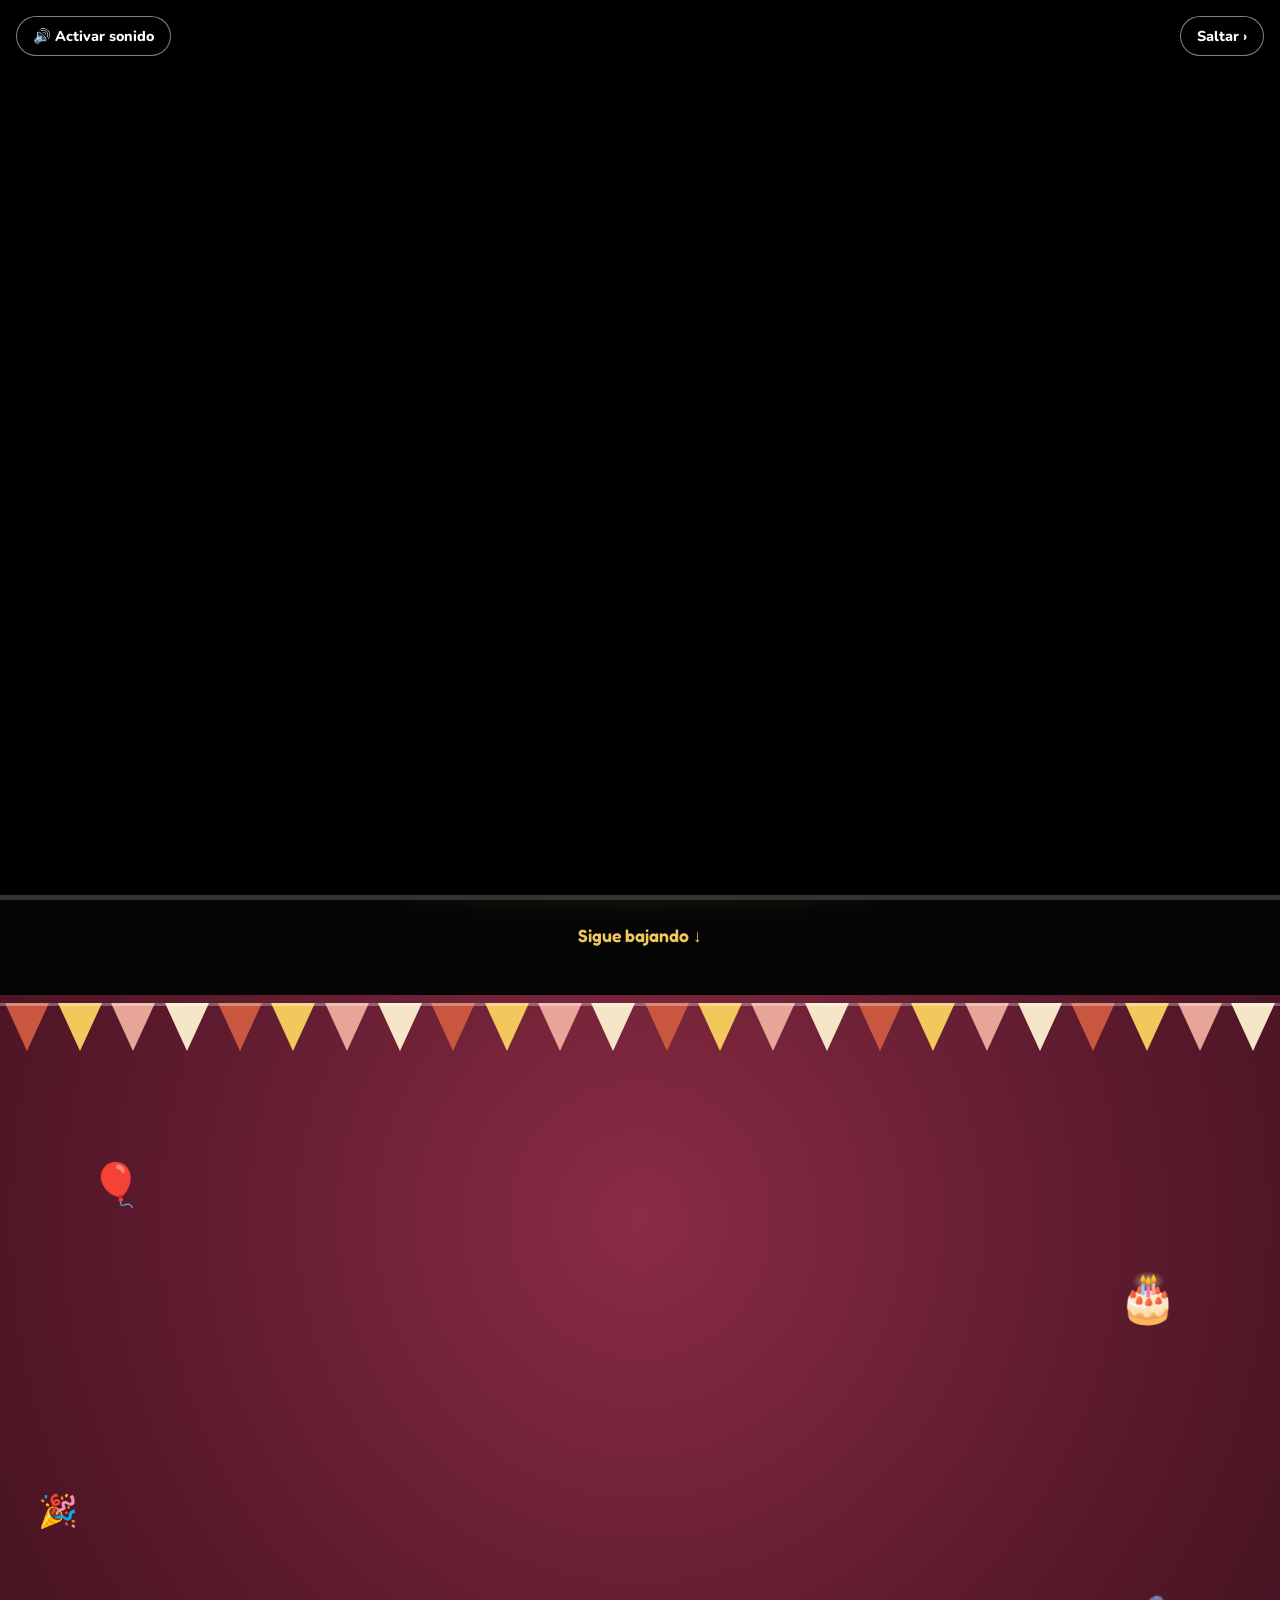
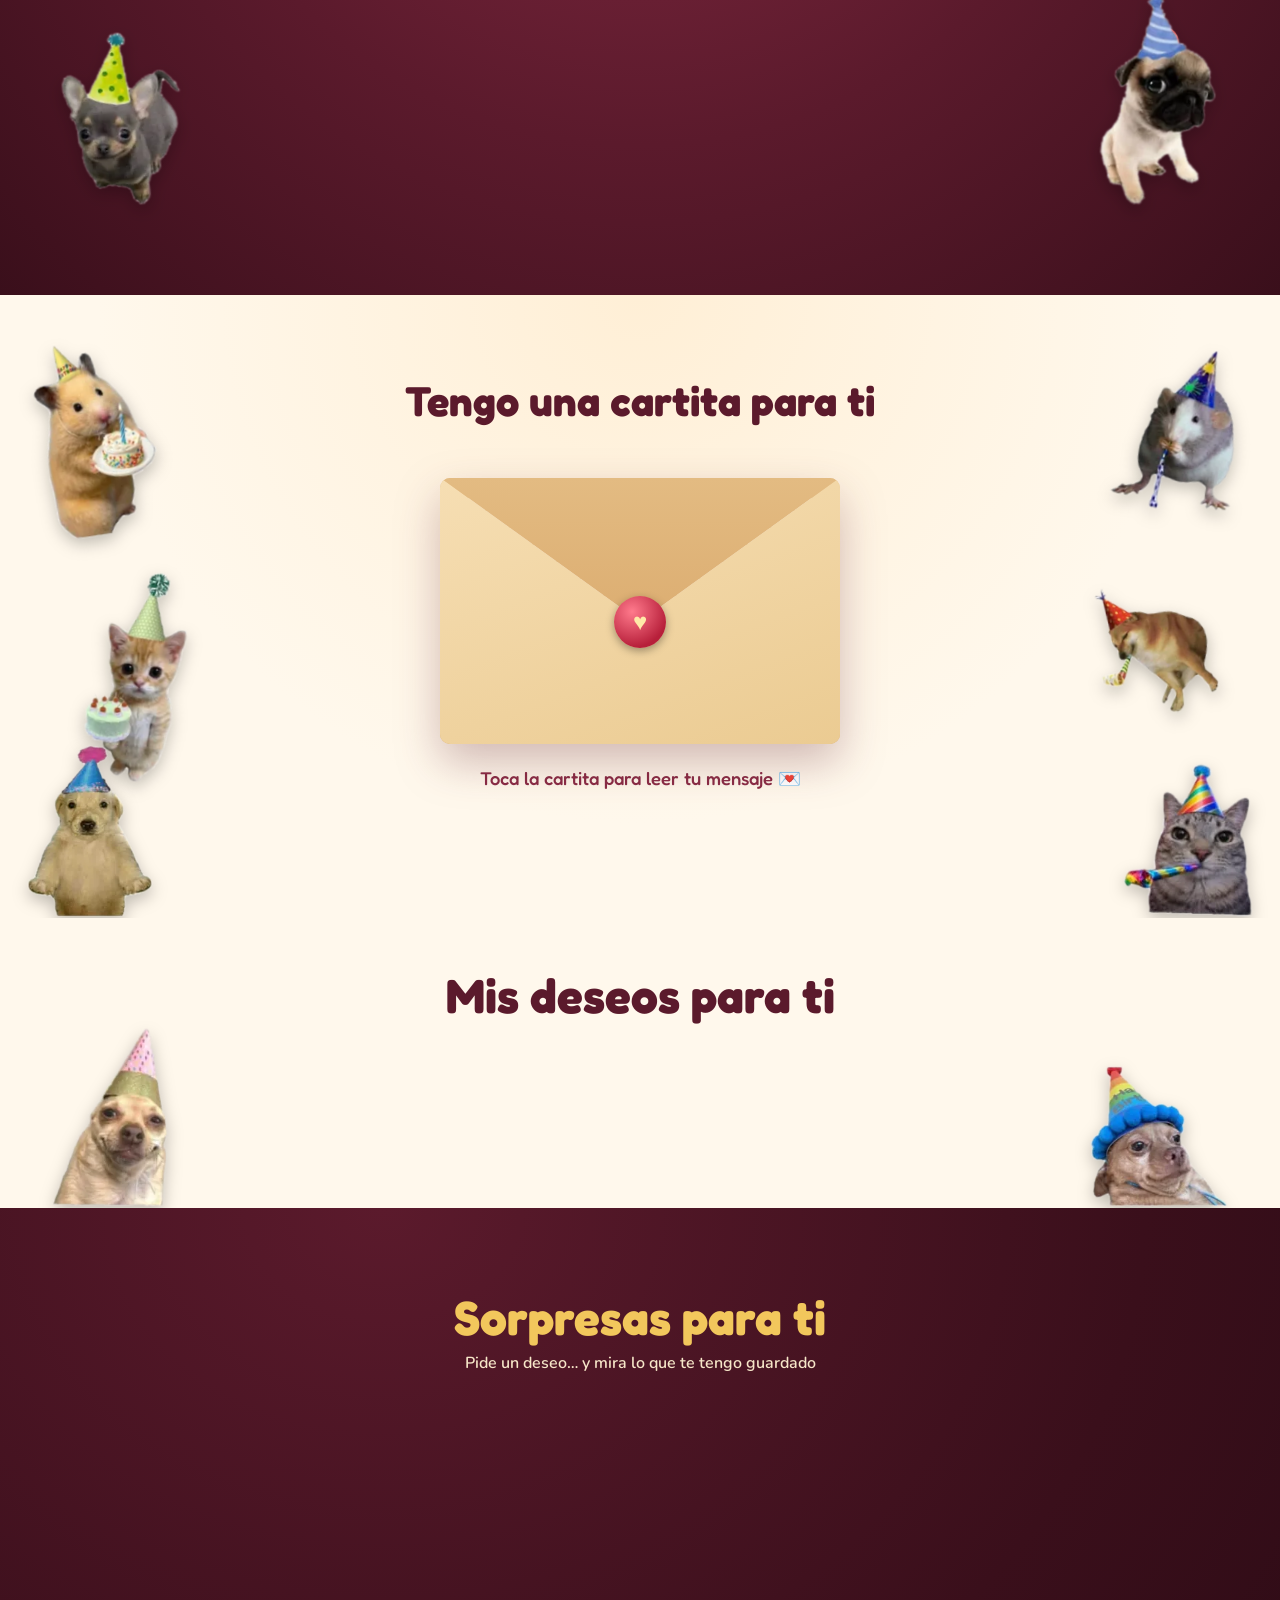
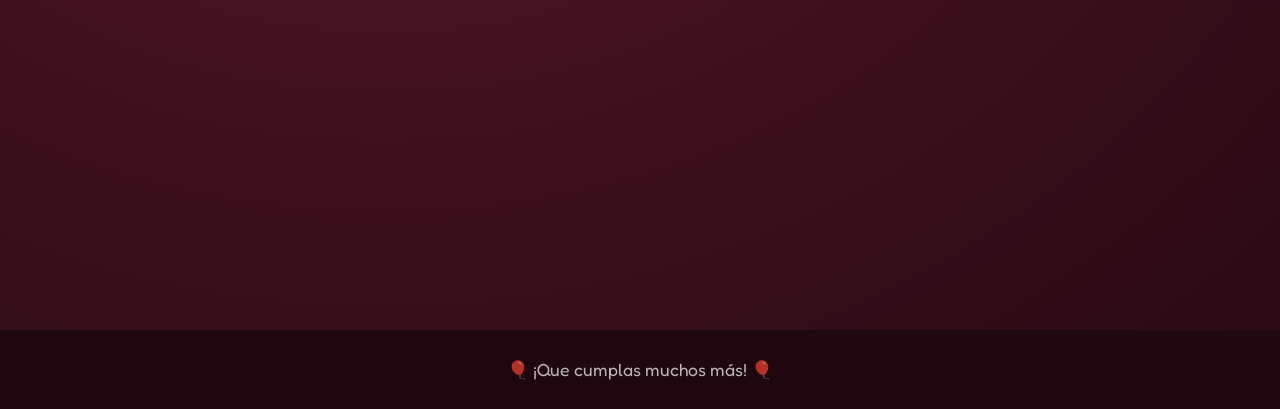
==== commit 087be3ba: "Update index.html" ====
--- a/index.html
+++ b/index.html
@@ -448,9 +448,11 @@
   saludo: "Querida Reyna,",
   mensaje: [
     "Hoy el mundo celebra algo muy bonito: que tú llegaste a él. Treinta años de risas, de aprendizajes y de caminos recorridos con una fuerza que inspira.",
-    "Eres de esas personas que dejan luz por donde pasan. Tu forma de ser, tu corazón noble y tu sonrisa hacen mejores los días de quienes te rodean. Gracias por ser como eres.",
-    "Que esta nueva etapa te abrace con salud, paz y mucha alegría. Que cada sueño que guardas en el corazón encuentre su momento de florecer, y que nunca te falte el amor del bueno.",
+    "Eres una persona muy importante para mi. Tu forma de ser, tu corazón noble y tu sonrisa hacen mejores los días de quienes te rodean. Gracias por ser como eres.",
+    "Cuida mucho tu salud tanto fisica como mentalmente. Que cada sueño que guardas en el corazón encuentre su momento de florecer, y que nunca te falte el amor del bueno.",
     "Estos treinta son solo el comienzo de todo lo hermoso que viene. Y como tu nombre lo dice, hoy te toca ser la reina del día 👑 ¡Feliz cumpleaños, Reyna!"
+    "Pdst:Tu qlito esta abiertito."
+    
   ],
   firma: "Con mucho cariño,\nJesús",       // \n hace un salto de línea
 
--- a/style.css
+++ b/style.css
@@ -1,845 +1,694 @@
-<!DOCTYPE html>
-<html lang="es">
-<head>
-  <meta charset="UTF-8"/>
-  <meta name="viewport" content="width=device-width, initial-scale=1.0"/>
-  <title>¡Feliz cumpleaños!</title>
-  <link rel="preconnect" href="https://fonts.googleapis.com"/>
-  <link rel="preconnect" href="https://fonts.gstatic.com" crossorigin/>
-  <link href="https://fonts.googleapis.com/css2?family=Fredoka:wght@500;600;700&family=Caveat:wght@500;700&family=Great+Vibes&family=Nunito:wght@400;600;800&display=swap" rel="stylesheet"/>
-  <link rel="stylesheet" href="style.css"/>
-</head>
-<body class="locked">
-
-<!-- ═══════════════════════════════════════════
-     1) VIDEO DE INTRO (lo primero que se ve)
-     El archivo del video debe llamarse: intro.mp4
-     y estar en la misma carpeta que este index.html
-     ═══════════════════════════════════════════ -->
-<div class="intro" id="intro">
-  <video id="introVideo" src="intro.mp4" autoplay muted playsinline preload="auto"></video>
-
-  <button class="intro-btn intro-sound" id="soundBtn" type="button">🔊 Activar sonido</button>
-  <button class="intro-btn intro-skip"  id="skipBtn"  type="button">Saltar ›</button>
-  <button class="intro-play" id="playBtn" type="button" hidden>▶ Toca para ver la sorpresa</button>
-
-  <div class="intro-bar"><span id="introBar"></span></div>
-</div>
-
-<canvas id="confetti" aria-hidden="true"></canvas>
-
-
-<!-- ═══════════════════════════════════════════
-     2) CONTENIDO DE LA PÁGINA
-     ═══════════════════════════════════════════ -->
-<main>
-
-  <!-- ═══════════════════════════════════════════
-       PORTADA DORADA (foto de Reyna) + GATITOS DEBAJO
-       · La foto es reyna.jpg (misma carpeta que este index.html)
-       · La fecha de la cinta se cambia en CONFIG → cumple
-       ═══════════════════════════════════════════ -->
-
-  <!-- Dibujos reutilizables (globos y cotillón) -->
-  <svg width="0" height="0" style="position:absolute" aria-hidden="true" focusable="false">
-    <defs>
-      <path id="star5" d="M0-7L2-2.2 7-2.2 3 .9 4.4 6.6 0 3.4-4.4 6.6-3 .9-7-2.2-2-2.2Z"/>
-
-      <g id="g-balloons">
-        <g fill="none">
-          <path d="M97 106C99 160 88 198 78 236"/>
-          <path d="M55 116C58 165 70 200 78 236"/>
-          <path d="M76 172C74 196 78 214 78 236"/>
-          <path d="M78 236C70 243 64 251 61 260M78 236C86 243 92 251 95 260"/>
-        </g>
-        <g transform="translate(104 56) rotate(8)">
-          <path d="M0 43C-57 9-35-43 0-43C35-43 57 9 0 43Z"/><path d="M-5 50L0 43 5 50Z"/><path fill="none" d="M-20-8Q-23-26-8-32"/>
-        </g>
-        <g transform="translate(46 66) rotate(-10)">
-          <path d="M0 43C-57 9-35-43 0-43C35-43 57 9 0 43Z"/><path d="M-5 50L0 43 5 50Z"/><path fill="none" d="M-20-8Q-23-26-8-32"/>
-        </g>
-        <g transform="translate(76 122) rotate(-2)">
-          <path d="M0 43C-57 9-35-43 0-43C35-43 57 9 0 43Z"/><path d="M-5 50L0 43 5 50Z"/><path fill="none" d="M-20-8Q-23-26-8-32"/>
-        </g>
-      </g>
-
-      <g id="g-cone">
-        <g transform="translate(48 158) rotate(38)">
-          <path d="M-32-70L0 0 32-70Z"/>
-          <ellipse cx="0" cy="-70" rx="32" ry="9"/>
-          <path fill="none" d="M-22-50Q0-42 22-50M-15-34Q0-27 15-34M-8-18Q0-12 8-18"/>
-        </g>
-      </g>
-
-      <g id="g-burst">
-        <path d="M91 103C100 80 80 66 94 46C104 32 114 40 110 24"/>
-        <path d="M94 100C118 92 124 72 144 77C159 80 154 62 170 58"/>
-        <path d="M92 106C112 116 132 104 144 119C152 129 144 138 160 140"/>
-        <path d="M89 99C78 84 82 64 68 52"/>
-        <g transform="translate(128 44) scale(1.2)"><use href="#star5"/></g>
-        <g transform="translate(162 100)"><use href="#star5"/></g>
-        <g transform="translate(112 16) scale(.9)"><use href="#star5"/></g>
-        <g transform="translate(70 28) scale(.85)"><use href="#star5"/></g>
-        <g transform="translate(140 150) scale(.9)"><use href="#star5"/></g>
-        <rect x="-3" y="-5" width="6" height="10" transform="translate(146 22) rotate(25)"/>
-        <rect x="-3" y="-4" width="6" height="8" transform="translate(172 78) rotate(-30)"/>
-        <rect x="-3" y="-4" width="6" height="8" transform="translate(122 128) rotate(40)"/>
-        <rect x="-3" y="-4" width="6" height="8" transform="translate(84 36) rotate(-15)"/>
-        <circle cx="150" cy="48" r="2.2" fill="#f2c75c"/><circle cx="104" cy="62" r="2" fill="#f2c75c"/>
-        <circle cx="170" cy="124" r="2.2" fill="#f2c75c"/><circle cx="128" cy="86" r="1.8" fill="#f2c75c"/>
-      </g>
-    </defs>
-  </svg>
-
-  <section class="opening" id="opening">
-    <canvas class="gold-confetti" id="goldConfetti" aria-hidden="true"></canvas>
-
-    <div class="gold-intro">
-      <!-- Globos -->
-      <div class="deco balloons left enter" aria-hidden="true">
-        <svg class="sway" viewBox="0 0 160 270" fill="#050505" stroke="#f2c75c" stroke-width="1.7" stroke-linecap="round" stroke-linejoin="round">
-          <use href="#g-balloons"/>
-        </svg>
-      </div>
-      <div class="deco balloons right enter" aria-hidden="true">
-        <svg class="sway" viewBox="0 0 160 270" fill="#050505" stroke="#f2c75c" stroke-width="1.7" stroke-linecap="round" stroke-linejoin="round">
-          <g transform="translate(160 0) scale(-1 1)"><use href="#g-balloons"/></g>
-        </svg>
-      </div>
-
-      <!-- Cotillón -->
-      <div class="deco popper left enter" aria-hidden="true">
-        <svg viewBox="0 0 190 190" fill="none" stroke="#f2c75c" stroke-width="1.7" stroke-linecap="round" stroke-linejoin="round">
-          <use href="#g-cone" fill="#050505"/>
-          <use href="#g-burst" class="burst"/>
-        </svg>
-      </div>
-      <div class="deco popper right enter" aria-hidden="true">
-        <svg viewBox="0 0 190 190" fill="none" stroke="#f2c75c" stroke-width="1.7" stroke-linecap="round" stroke-linejoin="round">
-          <g transform="translate(190 0) scale(-1 1)">
-            <use href="#g-cone" fill="#050505"/>
-            <use href="#g-burst" class="burst"/>
-          </g>
-        </svg>
-      </div>
-
-      <!-- Título, foto y cinta -->
-      <div class="gold-center">
-        <h2 class="gold-title enter"><span>Feliz Cumpleaños</span></h2>
-        <div class="photo-wrap enter">
-          <div class="photo-ring"><img src="reyna.jpg" alt="Foto de Reyna"/></div>
-        </div>
-        <div class="ribbon-wrap enter">
-          <div class="ribbon" data-fill="cumple">17 de noviembre</div>
-        </div>
-      </div>
-    </div>
-
-  <!-- ═══════════════════════════════════════════
-       GATITOS CON EL PASTEL (aparece justo después del video)
-       Nota: el nombre "Reyna" del pastel está escrito dentro del dibujo (SVG).
-       Si cambias el nombre, busca "Reyna" en este bloque y cámbialo.
-       ═══════════════════════════════════════════ -->
-  <section class="hero-gatitos">
-<svg viewBox="0 0 400 300" role="img" aria-labelledby="hg-t">
- <title id="hg-t">Seis gatitos juntos sostienen un pastel que dice ¡Feliz Cumpleaños Reyna!</title>
- <defs>
-  <filter id="st" x="-3%" y="-3%" width="106%" height="108%" color-interpolation-filters="sRGB">
-   <feMorphology in="SourceAlpha" operator="dilate" radius="5" result="d"/>
-   <feFlood flood-color="#fff"/><feComposite in2="d" operator="in" result="w"/>
-   <feMerge><feMergeNode in="w"/><feMergeNode in="SourceGraphic"/></feMerge>
-  </filter>
-  <symbol id="kt" viewBox="0 0 80 130" overflow="visible">
-   <ellipse cx="40" cy="110" rx="27" ry="60" style="fill:var(--fur)"/>
-   <path d="M12 28L16 2L36 16ZM68 28L64 2L44 16Z" style="fill:var(--ear,var(--fur))"/>
-   <path d="M17 21L18 9L28 15ZM63 21L62 9L52 15Z" style="fill:var(--ein,#f3a6b4)"/>
-   <circle cx="40" cy="42" r="30" style="fill:var(--fur)"/>
-   <ellipse cx="40" cy="46" rx="22" ry="22" style="fill:var(--mask,var(--fur))"/>
-   <g style="opacity:var(--po,0)"><ellipse cx="24" cy="30" rx="11" ry="10" fill="#d9833a"/><ellipse cx="58" cy="34" rx="8" ry="7" fill="#f1d2a0"/></g>
-   <g style="opacity:var(--so,0);stroke:var(--stripe,#2e2118)" stroke-width="2.8" stroke-linecap="round" fill="none"><path d="M40 14V26M30 16L33 26M50 16L47 26M12 44H22M13 52H22M68 44H58M67 52H58"/></g>
-   <ellipse cx="40" cy="56" rx="14" ry="10" style="fill:var(--muz,var(--fur))"/>
-   <ellipse cx="18" cy="55" rx="5" ry="3" fill="#ff8aa8" opacity=".35"/><ellipse cx="62" cy="55" rx="5" ry="3" fill="#ff8aa8" opacity=".35"/>
-   <ellipse cx="28" cy="44" rx="6.2" ry="7.2" style="fill:var(--eye)"/><ellipse cx="52" cy="44" rx="6.2" ry="7.2" style="fill:var(--eye)"/>
-   <ellipse cx="28" cy="45" rx="3" ry="5.6" fill="#111"/><ellipse cx="52" cy="45" rx="3" ry="5.6" fill="#111"/>
-   <circle cx="26.5" cy="41.5" r="1.8" fill="#fff"/><circle cx="50.5" cy="41.5" r="1.8" fill="#fff"/>
-   <path d="M36.5 53H43.5L40 57.5Z" style="fill:var(--nose)"/>
-   <path d="M40 57.5V60M40 60Q36 63 33 60M40 60Q44 63 47 60" stroke="#0008" stroke-width="1.2" fill="none" stroke-linecap="round"/>
-   <path d="M26 56L6 52M26 59L7 62M54 56L74 52M54 59L73 62" stroke="#fff" stroke-opacity=".9" stroke-width="1"/>
-  </symbol>
-  <g id="pw"><ellipse cx="20" cy="0" rx="10" ry="8" style="fill:var(--paw,var(--fur))" stroke="#0002"/><ellipse cx="60" cy="0" rx="10" ry="8" style="fill:var(--paw,var(--fur))" stroke="#0002"/></g>
- </defs>
-
- <g filter="url(#st)"><g class="all">
-  <!-- gatitos: negro, blanco y gris, carey, gris azulado, atigrado café, siamés -->
-  <g transform="translate(4,74) scale(.9) rotate(-6 40 120)"><g class="kb" style="--i:0"><use href="#kt" class="c1" width="80" height="130"/></g></g>
-  <g transform="translate(66.4,56) scale(.9) rotate(-3 40 120)"><g class="kb" style="--i:1"><use href="#kt" class="c2" width="80" height="130"/></g></g>
-  <g transform="translate(128.8,42) scale(.9) rotate(-1 40 120)"><g class="kb" style="--i:2"><use href="#kt" class="c3" width="80" height="130"/></g></g>
-  <g transform="translate(191.2,42) scale(.9) rotate(1 40 120)"><g class="kb" style="--i:3"><use href="#kt" class="c4" width="80" height="130"/></g></g>
-  <g transform="translate(253.6,56) scale(.9) rotate(3 40 120)"><g class="kb" style="--i:4"><use href="#kt" class="c5" width="80" height="130"/></g></g>
-  <g transform="translate(316,74) scale(.9) rotate(6 40 120)"><g class="kb" style="--i:5"><use href="#kt" class="c6" width="80" height="130"/></g></g>
-
-  <!-- pastel -->
-  <ellipse cx="200" cy="262" rx="190" ry="17" fill="#fff" stroke="#e8c9d6"/>
-  <rect x="28" y="160" width="344" height="100" rx="18" fill="#ffd1e3"/>
-  <rect x="28" y="228" width="344" height="32" rx="12" fill="#f78fb3"/>
-  <ellipse cx="200" cy="162" rx="172" ry="15" fill="#fff5fa"/>
-  <g fill="#fff"><circle cx="52" cy="244" r="4"/><circle cx="96" cy="246" r="4"/><circle cx="304" cy="246" r="4"/><circle cx="348" cy="244" r="4"/></g>
-  <g fill="#ffd34d"><circle cx="74" cy="245" r="3.5"/><circle cx="326" cy="245" r="3.5"/></g>
-  <rect x="62" y="176" width="276" height="56" rx="10" fill="#fff" stroke="#f06292" stroke-width="3"/>
-  <g font-family="Trebuchet MS,Segoe UI,sans-serif" font-weight="800" text-anchor="middle" fill="#c2185b">
-   <text x="200" y="202" font-size="25" textLength="248" lengthAdjust="spacingAndGlyphs">¡Feliz Cumpleaños</text>
-   <text x="200" y="226" font-size="25">Reyna!</text>
-  </g>
-  <!-- velas -->
-  <g>
-   <rect x="127" y="140" width="6" height="22" fill="#8fd3ff"/><rect x="197" y="140" width="6" height="22" fill="#ffd34d"/><rect x="267" y="140" width="6" height="22" fill="#b794f4"/>
-   <g fill="#ffb02e"><ellipse class="fl" cx="130" cy="131" rx="5" ry="8"/><ellipse class="fl" cx="200" cy="131" rx="5" ry="8"/><ellipse class="fl" cx="270" cy="131" rx="5" ry="8"/></g>
-   <g fill="#fff3b0"><ellipse cx="130" cy="133" rx="2" ry="4"/><ellipse cx="200" cy="133" rx="2" ry="4"/><ellipse cx="270" cy="133" rx="2" ry="4"/></g>
-  </g>
-  <!-- patitas agarrando el pastel -->
-  <g transform="translate(4,162) scale(.9)"><use href="#pw" class="c1"/></g>
-  <g transform="translate(66.4,162) scale(.9)"><use href="#pw" class="c2"/></g>
-  <g transform="translate(128.8,162) scale(.9)"><use href="#pw" class="c3"/></g>
-  <g transform="translate(191.2,162) scale(.9)"><use href="#pw" class="c4"/></g>
-  <g transform="translate(253.6,162) scale(.9)"><use href="#pw" class="c5"/></g>
-  <g transform="translate(316,162) scale(.9)"><use href="#pw" class="c6"/></g>
- </g></g>
-</svg>
-    <a class="gatitos-next" href="#inicio">Sigue bajando ↓</a>
-  </section>
-  </section><!-- /opening -->
-
-  <!-- Portada cálida (antes azul) -->
-  <header class="hero" id="inicio">
-    <div class="bunting" aria-hidden="true">
-      <span></span><span></span><span></span><span></span><span></span><span></span>
-      <span></span><span></span><span></span><span></span><span></span><span></span>
-      <span></span><span></span><span></span><span></span><span></span><span></span>
-      <span></span><span></span><span></span><span></span><span></span><span></span>
-    </div>
-
-    <div class="hero-inner">
-      <h1 class="hero-greet reveal">
-        <span class="hero-name"><span data-fill="nombre">Reyna</span>,</span>
-        <span class="hero-day"><span data-fill="lindoDia">que tengas un lindo día</span> <span class="sun" aria-hidden="true">☀️</span></span>
-      </h1>
-      <p class="hero-msg reveal" style="--rd:.15s" data-fill="mensajeHero">¡Hoy cumples un año más de vida y de ser una persona maravillosa!</p>
-      <a class="btn btn-sun reveal" style="--rd:.3s" href="#mensaje">Abrir mi cartita 💌</a>
-    </div>
-
-    <span class="float f1" aria-hidden="true">🎈</span>
-    <span class="float f2" aria-hidden="true">🎂</span>
-    <span class="float f3" aria-hidden="true">🎁</span>
-    <span class="float f4" aria-hidden="true">🎈</span>
-    <span class="float f5" aria-hidden="true">🎉</span>
-    <img class="stk" src="stickers/chihuahua-verde.webp" alt="" aria-hidden="true" loading="lazy" decoding="async" style="--l:5%;--b:5.5rem;--w:120px;--r:-6deg;--d:4.2s;--ml:3%;--mb:1.2rem;--mt:auto;--mw:116px"/>
-    <img class="stk" src="stickers/pug.webp" alt="" aria-hidden="true" loading="lazy" decoding="async" style="--rt:5%;--b:5.5rem;--w:112px;--r:6deg;--d:4.8s;--dl:.6s;--mrt:3%;--mb:1.2rem;--mt:auto;--mw:110px"/>
-  </header>
-
-  <!-- ═══════════════════════════════════════════
-       CARTITA: el mensaje solo se lee al tocar el sobre
-       ═══════════════════════════════════════════ -->
-  <section class="message" id="mensaje">
-    <img class="stk" src="stickers/hamster-pastel.webp" alt="" aria-hidden="true" loading="lazy" decoding="async" style="--l:3%;--t:7%;--w:118px;--r:-8deg;--d:4.6s;--ml:2%;--mt:1.2rem;--mb:auto;--mw:90px"/>
-    <img class="stk" src="stickers/rata-trompeta.webp" alt="" aria-hidden="true" loading="lazy" decoding="async" style="--rt:3%;--t:8%;--w:124px;--r:8deg;--d:5s;--dl:.5s;--mrt:2%;--mt:1.2rem;--mb:auto;--mw:104px"/>
-    <img class="stk stand" src="stickers/gatito-pastel.webp" alt="" aria-hidden="true" loading="lazy" decoding="async" style="--l:6%;--t:44%;--w:96px;--r:6deg;--d:4.2s;--dl:.9s;--ml:calc(50% - 40px);--mrt:auto;--mt:auto;--mb:0;--mw:66px"/>
-    <img class="stk" src="stickers/cheems.webp" alt="" aria-hidden="true" loading="lazy" decoding="async" style="--rt:5%;--t:46%;--w:118px;--r:-6deg;--d:4.9s;--dl:.3s;--mrt:auto;--ml:calc(50% - 50px);--mt:1.5rem;--mb:auto;--mw:100px"/>
-    <img class="stk stand" src="stickers/perrito-azul.webp" alt="" aria-hidden="true" loading="lazy" decoding="async" style="--l:2%;--b:0;--w:128px;--r:0deg;--d:3.8s;--ml:0%;--mb:0;--mt:auto;--mw:112px"/>
-    <img class="stk stand" src="stickers/gato-trompeta.webp" alt="" aria-hidden="true" loading="lazy" decoding="async" style="--rt:2%;--b:0;--w:132px;--r:0deg;--d:4.2s;--dl:.7s;--mrt:0%;--mb:0;--mt:auto;--mw:118px"/>
-
-    <div class="mail-stage" id="mailStage">
-      <div class="env-area" id="envArea">
-        <h2 class="mail-title">Tengo una cartita para ti</h2>
-        <button class="envelope" id="envelopeBtn" type="button" aria-expanded="false" aria-controls="letterWrap" aria-label="Abrir la cartita para leer el mensaje">
-          <span class="env-body">
-            <span class="env-back"></span>
-            <span class="env-paper"></span>
-            <span class="env-front"></span>
-            <span class="env-flap"></span>
-            <span class="env-seal" aria-hidden="true">♥</span>
-          </span>
-        </button>
-        <p class="env-hint">Toca la cartita para leer tu mensaje 💌</p>
-      </div>
-
-      <div class="letter-wrap" id="letterWrap" hidden>
-        <article class="letter" id="letter" tabindex="-1">
-          <button class="audio-btn" id="audioBtn" type="button" aria-label="Escuchar o pausar el audio de la carta">
-            <span class="eq" aria-hidden="true"><i></i><i></i><i></i></span>
-            <span id="audioLabel">Escuchar audio</span>
-          </button>
-          <h2 id="letterGreeting"></h2>
-          <div id="letterBody"></div>
-          <p class="sign" id="letterSign"></p>
-        </article>
-      </div>
-    </div>
-  </section>
-
-  <!-- Deseos -->
-  <section class="wishes">
-    <h2>Mis deseos para ti</h2>
-    <div class="wish-strip" id="wishStrip"></div>
-    <img class="stk stand" src="stickers/chihuahua-sonrisa.webp" alt="" aria-hidden="true" loading="lazy" decoding="async" style="--l:4%;--b:0;--w:118px;--r:0deg;--d:4s;--ml:3%;--mb:0;--mt:auto;--mw:104px"/>
-    <img class="stk stand" src="stickers/chihuahua-pompon.webp" alt="" aria-hidden="true" loading="lazy" decoding="async" style="--rt:4%;--b:0;--w:140px;--r:0deg;--d:4.6s;--dl:.5s;--mrt:3%;--mb:0;--mt:auto;--mw:122px"/>
-  </section>
-
-  <!-- ═══════════════════════════════════════════
-       SORPRESAS: vela + cupones
-       ═══════════════════════════════════════════ -->
-  <section class="surprises" id="sorpresas">
-    <div class="sur-head">
-      <h2>Sorpresas para ti</h2>
-      <p>Pide un deseo… y mira lo que te tengo guardado</p>
-    </div>
-
-    <div class="sur-grid">
-
-      <!-- Vela -->
-      <div class="candle-card reveal">
-        <div class="cake-wrap" id="cakeWrap">
-          <div class="halo" aria-hidden="true"></div>
-          <img class="pop-stk left"  src="stickers/hurones-pastel.webp" alt="" aria-hidden="true" style="--r:-8deg"/>
-          <img class="pop-stk right" src="stickers/hamster-vela.webp"   alt="" aria-hidden="true" style="--r:8deg"/>
-
-          <svg class="cake-svg" viewBox="0 0 240 230" role="img" aria-label="Pastel de cumpleaños con tres velas">
-            <ellipse cx="120" cy="208" rx="106" ry="13" fill="#F6E6C8" stroke="#C9922F" stroke-width="2"/>
-            <!-- piso inferior -->
-            <rect x="26" y="142" width="188" height="62" rx="14" fill="#E98FA3"/>
-            <rect x="26" y="142" width="188" height="18" rx="9" fill="#FFF4E6"/>
-            <g fill="#FFF4E6"><circle cx="46" cy="160" r="9"/><circle cx="76" cy="163" r="9"/><circle cx="106" cy="160" r="9"/><circle cx="136" cy="164" r="9"/><circle cx="166" cy="160" r="9"/><circle cx="196" cy="162" r="9"/></g>
-            <g fill="#F2C75C"><circle cx="52" cy="184" r="4"/><circle cx="86" cy="191" r="4"/><circle cx="120" cy="184" r="4"/><circle cx="154" cy="191" r="4"/><circle cx="188" cy="184" r="4"/></g>
-            <!-- piso superior -->
-            <rect x="58" y="96" width="124" height="48" rx="12" fill="#F7C9A9"/>
-            <rect x="58" y="96" width="124" height="16" rx="8" fill="#FFF4E6"/>
-            <g fill="#FFF4E6"><circle cx="74" cy="113" r="8"/><circle cx="100" cy="116" r="8"/><circle cx="126" cy="113" r="8"/><circle cx="152" cy="116" r="8"/><circle cx="170" cy="112" r="7"/></g>
-            <!-- velas -->
-            <rect x="86" y="64" width="8" height="34" rx="2" fill="#E7A598"/>
-            <rect x="116" y="60" width="8" height="38" rx="2" fill="#F2C75C"/>
-            <rect x="146" y="64" width="8" height="34" rx="2" fill="#F6E6C8" stroke="#E7A598"/>
-            <!-- llamas -->
-            <g class="flame" style="--dl:0s"><ellipse cx="90" cy="54" rx="6" ry="10" fill="#FFB02E"/><ellipse cx="90" cy="57" rx="2.6" ry="5" fill="#FFF3B0"/></g>
-            <g class="flame" style="--dl:.12s"><ellipse cx="120" cy="50" rx="6" ry="10" fill="#FFB02E"/><ellipse cx="120" cy="53" rx="2.6" ry="5" fill="#FFF3B0"/></g>
-            <g class="flame" style="--dl:.24s"><ellipse cx="150" cy="54" rx="6" ry="10" fill="#FFB02E"/><ellipse cx="150" cy="57" rx="2.6" ry="5" fill="#FFF3B0"/></g>
-            <!-- humo al apagarse -->
-            <g fill="#fff">
-              <circle class="puff" cx="90"  cy="50" r="4" style="--dl:0s;--dx:-6px"/>
-              <circle class="puff" cx="90"  cy="50" r="3" style="--dl:.25s;--dx:6px"/>
-              <circle class="puff" cx="120" cy="46" r="4" style="--dl:.08s;--dx:4px"/>
-              <circle class="puff" cx="120" cy="46" r="3" style="--dl:.33s;--dx:-5px"/>
-              <circle class="puff" cx="150" cy="50" r="4" style="--dl:.16s;--dx:6px"/>
-              <circle class="puff" cx="150" cy="50" r="3" style="--dl:.41s;--dx:-6px"/>
-            </g>
-            <!-- estrellitas -->
-            <g transform="translate(26 70) scale(1.3)"><use href="#star5" class="tw" fill="none" stroke="#F2C75C" stroke-width="1.4" style="--dl:0s"/></g>
-            <g transform="translate(214 62) scale(1.5)"><use href="#star5" class="tw" fill="none" stroke="#F2C75C" stroke-width="1.4" style="--dl:.7s"/></g>
-            <g transform="translate(40 30)"><use href="#star5" class="tw" fill="none" stroke="#F6E6C8" stroke-width="1.4" style="--dl:1.2s"/></g>
-            <g transform="translate(200 24)"><use href="#star5" class="tw" fill="none" stroke="#F6E6C8" stroke-width="1.4" style="--dl:.4s"/></g>
-          </svg>
-
-          <span class="spark" style="--a:0deg;--i:0"   aria-hidden="true">✨</span>
-          <span class="spark" style="--a:45deg;--i:1"  aria-hidden="true">⭐</span>
-          <span class="spark" style="--a:90deg;--i:2"  aria-hidden="true">✨</span>
-          <span class="spark" style="--a:135deg;--i:3" aria-hidden="true">🎉</span>
-          <span class="spark" style="--a:180deg;--i:4" aria-hidden="true">✨</span>
-          <span class="spark" style="--a:225deg;--i:5" aria-hidden="true">⭐</span>
-          <span class="spark" style="--a:270deg;--i:6" aria-hidden="true">✨</span>
-          <span class="spark" style="--a:315deg;--i:7" aria-hidden="true">🎉</span>
-        </div>
-
-        <p class="candle-text" id="candleText">Pide un deseo en silencio…</p>
-        <div class="wish-reveal" id="wishReveal" aria-live="polite" hidden>
-          <p class="wish-main" id="wishMain"></p>
-          <p class="wish-sub" id="wishSub"></p>
-        </div>
-        <button class="btn btn-sun" id="blowBtn" type="button">🕯️ Soplar la vela</button>
-        <button class="link-btn" id="relightBtn" type="button" hidden>🔥 Encender de nuevo</button>
-      </div>
-
-      <!-- Cupones -->
-      <div class="coupons" aria-label="Cupones">
-        <article class="reveal coupon coupon-sweet" id="couponSweet">
-          <img class="coupon-stk" src="stickers/gato-cupcake.webp" alt="" aria-hidden="true" loading="lazy"/>
-          <div>
-            <h3>Cupón de dulces</h3>
-            <p class="sub">Cámbialo por el postre o la golosina que se te antoje</p>
-            <div class="pips" id="pipsSweet" aria-hidden="true"></div>
-            <p class="left-count" id="leftSweet"></p>
-          </div>
-          <div class="coupon-action" id="actionSweet"></div>
-        </article>
-
-        <article class="reveal coupon coupon-hug" id="couponHug" style="--rd:.12s">
-          <img class="coupon-stk" src="stickers/gato-regalo.webp" alt="" aria-hidden="true" loading="lazy" style="animation-delay:.8s"/>
-          <div>
-            <h3>Cupón de abrazos</h3>
-            <p class="sub">Un abrazo de los buenos, cuando más lo necesites. ¡Todos los que quieras!</p>
-            <p class="unlimited"><span aria-hidden="true">♾️</span> Abrazos ilimitados</p>
-          </div>
-          <div class="coupon-action">
-            <button class="btn btn-hug" type="button" data-redeem="abrazos">🤗 Canjear abrazo</button>
-          </div>
-        </article>
-      </div>
-
-    </div>
-  </section>
-
-  <footer class="foot">
-    <p>🎈 ¡Que cumplas muchos más! 🎈</p>
-  </footer>
-</main>
-
-
-<!-- Ficha de canje (dulces / abrazos) -->
-<div class="modal" id="modal" hidden>
-  <div class="modal-backdrop" data-close></div>
-  <div class="modal-card sweet" id="modalCard" role="dialog" aria-modal="true" aria-labelledby="modalTitle">
-    <button class="modal-x" type="button" data-close aria-label="Cerrar">✕</button>
-    <div class="modal-deco" id="modalDeco" aria-hidden="true"></div>
-
-    <div class="step" data-step="ask">
-      <h3 id="modalTitle">¿Qué deseas canjear?</h3>
-      <p>Cuéntame qué se te antoja: un helado, un chocolate, una torta…</p>
-      <label class="sr" for="wishInput">¿Qué deseas canjear?</label>
-      <input id="wishInput" type="text" maxlength="140" autocomplete="off" placeholder="Escribe aquí lo que quieres 🍬"/>
-      <p class="err" id="askErr" hidden>Escribe primero qué te gustaría canjear 🍭</p>
-      <div class="modal-btns">
-        <button class="btn btn-candy" id="askNext" type="button">Continuar</button>
-      </div>
-    </div>
-
-    <div class="step" data-step="confirm" hidden>
-      <h3 id="confirmTitle">¿Confirmas tu canje?</h3>
-      <p id="confirmLead"></p>
-      <blockquote id="confirmText" hidden></blockquote>
-      <div class="modal-btns">
-        <button class="btn btn-candy" id="confirmYes" type="button">Sí, canjear</button>
-        <button class="btn btn-soft" id="confirmBack" type="button">Cambiar</button>
-      </div>
-    </div>
-
-    <div class="step" data-step="done" hidden>
-      <h3>¡Listo! 🎉</h3>
-      <p>Se abrió WhatsApp con tu mensaje ya escrito. Solo toca <b>Enviar</b> para que me llegue 💌</p>
-      <div class="modal-btns">
-        <a class="btn btn-wa" id="waLink" href="#" target="_blank" rel="noopener">💬 Abrir WhatsApp de nuevo</a>
-        <button class="btn btn-soft" type="button" data-close>Cerrar</button>
-      </div>
-    </div>
-  </div>
-</div>
-
-
-<!-- ═══════════════════════════════════════════
-     AQUÍ CAMBIAS LOS TEXTOS Y LOS DATOS
-     Solo edita lo que está entre comillas.
-     ═══════════════════════════════════════════ -->
-<script>
-const CONFIG = {
-  nombre: "Reyna",                       // Nombre de quien cumple años
-  cumple: "17 de noviembre",             // Fecha que aparece en la cinta dorada
-
-  // Portada: "Reyna, que tengas un lindo día" y el mensaje de abajo
-  lindoDia: "que tengas un lindo día",
-  mensajeHero: "¡Hoy cumples un año más de vida y de ser una persona maravillosa!",
-
-  // La cartita (solo se lee al tocar el sobre). Cada línea es un párrafo.
-  saludo: "Querida Reyna,",
-  mensaje: [
-    "Hoy el mundo celebra algo muy bonito: que tú llegaste a él. Treinta años de risas, de aprendizajes y de caminos recorridos con una fuerza que inspira.",
-    "Eres de esas personas que dejan luz por donde pasan. Tu forma de ser, tu corazón noble y tu sonrisa hacen mejores los días de quienes te rodean. Gracias por ser como eres.",
-    "Que esta nueva etapa te abrace con salud, paz y mucha alegría. Que cada sueño que guardas en el corazón encuentre su momento de florecer, y que nunca te falte el amor del bueno.",
-    "Estos treinta son solo el comienzo de todo lo hermoso que viene. Y como tu nombre lo dice, hoy te toca ser la reina del día 👑 ¡Feliz cumpleaños, Reyna!"
-  ],
-  firma: "Con mucho cariño,\nJesús",       // \n hace un salto de línea
-
-  // Tres deseos (ícono + texto corto)
-  deseos: [
-    { icono: "💛", texto: "Mucha felicidad" },
-    { icono: "🌟", texto: "Sueños cumplidos" },
-    { icono: "👑", texto: "Un día de reina" }
-  ],
-
-  // Lo que aparece al soplar la vela
-  deseoVela:  "Te deseo lo mejor y espero que logres cumplir todo lo que te propongas.",
-  deseoVela2: "Que este nuevo año de vida te abrace con salud, amor y muchas razones para sonreír.",
-
-  // Cupones: a este número llegan los mensajes de WhatsApp (código de Bolivia 591, sin + ni espacios)
-  whatsapp: "59168912447",
-  cupones: { dulces: 5 }                 // Los abrazos son ilimitados, no llevan contador
-};
-</script>
-
-<script>
-document.documentElement.classList.add('js');
-const $  = (s, r = document) => r.querySelector(s);
-const $$ = (s, r = document) => Array.from(r.querySelectorAll(s));
-
-/* ── Rellenar textos desde CONFIG ── */
-$$('[data-fill]').forEach(el => {
-  const v = CONFIG[el.dataset.fill];
-  if (v !== undefined) el.textContent = v;
-});
-document.title = '¡Feliz cumpleaños, ' + CONFIG.nombre + '!';
-
-CONFIG.deseos.forEach((d, i) => {
-  const div = document.createElement('div');
-  div.className = 'wish reveal';
-  div.style.setProperty('--rd', (i * 0.12) + 's');
-  div.innerHTML = '<span aria-hidden="true"></span><p></p>';
-  $('span', div).textContent = d.icono;
-  $('p', div).textContent = d.texto;
-  $('#wishStrip').appendChild(div);
-});
-
-/* ── Confeti de celebración (colores cálidos) ── */
-function confetti(duration) {
-  if (window.matchMedia('(prefers-reduced-motion: reduce)').matches) return;
-  const c = $('#confetti'), ctx = c.getContext('2d');
-  c.width = innerWidth; c.height = innerHeight;
-  const colors = ['#F2C75C', '#E7A598', '#C9573F', '#FFF1C1', '#8A2C45', '#FFFFFF'];
-  const pieces = Array.from({ length: 150 }, () => ({
-    x: Math.random() * c.width,
-    y: -20 - Math.random() * c.height * 0.6,
-    w: 6 + Math.random() * 6, h: 9 + Math.random() * 9,
-    vx: -1.2 + Math.random() * 2.4, vy: 2 + Math.random() * 3.5,
-    r: Math.random() * 6, vr: -0.2 + Math.random() * 0.4,
-    col: colors[Math.floor(Math.random() * colors.length)]
-  }));
-  const t0 = performance.now();
-  (function frame(t) {
-    ctx.clearRect(0, 0, c.width, c.height);
-    pieces.forEach(p => {
-      p.x += p.vx; p.y += p.vy; p.r += p.vr;
-      ctx.save(); ctx.translate(p.x, p.y); ctx.rotate(p.r);
-      ctx.fillStyle = p.col; ctx.fillRect(-p.w / 2, -p.h / 2, p.w, p.h);
-      ctx.restore();
-    });
-    if (t - t0 < duration) requestAnimationFrame(frame);
-    else ctx.clearRect(0, 0, c.width, c.height);
-  })(t0);
-}
-
-/* ── Confeti dorado de la portada ── */
-const goldConfetti = (function () {
-  const sec = $('#opening');
-  const cv = $('#goldConfetti');
-  if (!sec || !cv) return { start() {} };
-  const ctx = cv.getContext('2d');
-  const reduce = window.matchMedia('(prefers-reduced-motion: reduce)').matches;
-  const cols = ['#f6d77a', '#e8b655', '#fff1c1', '#c9922f', '#ffe9a8', '#d9a441'];
-  let W = 0, H = 0, pieces = [], running = false, started = false, visible = true;
-
-  function make(initial) {
-    return {
-      x: Math.random() * W,
-      y: initial ? Math.random() * H : -14 - Math.random() * 60,
-      w: 3 + Math.random() * 5, h: 5 + Math.random() * 9,
-      vy: 0.5 + Math.random() * 1.1, vx: -0.25 + Math.random() * 0.5,
-      r: Math.random() * 6.28, vr: (Math.random() - 0.5) * 0.05,
-      ph: Math.random() * 6.28,
-      col: cols[Math.floor(Math.random() * cols.length)],
-      a: 0.55 + Math.random() * 0.45
-    };
+/* =====================================================
+   FELICITACIÓN DE CUMPLEAÑOS — paleta cálida y elegante
+   vino · terracota · rosa palo · champagne · dorado
+   Fuentes: Fredoka (títulos) · Nunito (texto)
+            Great Vibes y Caveat (cartas)
+   ===================================================== */
+
+:root {
+  --wine:    #5B1A2C;
+  --wine-dk: #3A0F1B;
+  --wine-lt: #8A2C45;
+  --terra:   #C9573F;
+  --rose:    #E7A598;
+  --blush:   #F6D5CB;
+  --champ:   #F6E6C8;
+  --cream:   #FFF8EC;
+  --ivory:   #FFFBF3;
+  --gold:    #F2C75C;
+  --gold-dk: #C9922F;
+  --gold-lt: #FFE9A8;
+  --cocoa:   #2E1A17;
+  --cocoa-2: #6B4A42;
+  --wa:      #25D366;
+}
+
+*, *::before, *::after { box-sizing: border-box; margin: 0; padding: 0; }
+html { scroll-behavior: smooth; }
+
+body {
+  font-family: 'Nunito', system-ui, sans-serif;
+  background: var(--cream);
+  color: var(--cocoa);
+  overflow-x: hidden;
+}
+body.locked { overflow: hidden; height: 100vh; }
+body.modal-open { overflow: hidden; }
+
+:focus-visible { outline: 3px solid var(--gold); outline-offset: 3px; }
+[hidden] { display: none !important; }
+.sr { position: absolute; width: 1px; height: 1px; overflow: hidden; clip: rect(0 0 0 0); white-space: nowrap; }
+
+/* ══════════════ BOTONES ══════════════ */
+.btn {
+  display: inline-block;
+  font-family: 'Fredoka', sans-serif; font-weight: 600; font-size: 1.05rem;
+  padding: .9rem 2rem; border-radius: 100px;
+  text-decoration: none; border: none; cursor: pointer;
+  transition: transform .2s, box-shadow .2s;
+}
+.btn:hover { transform: translateY(-3px); }
+.btn-sun   { background: var(--gold); color: #4A1422; box-shadow: 0 6px 24px rgba(242,199,92,.4); }
+.btn-candy { background: linear-gradient(135deg, #FF7FA8, #E0457B); color: #fff; box-shadow: 0 6px 18px rgba(224,69,123,.35); }
+.btn-hug   { background: linear-gradient(135deg, #F59E6B, #D9633F); color: #fff; box-shadow: 0 6px 18px rgba(217,99,63,.35); }
+.btn-soft  { background: #fff; color: #7A3A4C; border: 2px solid #F3C4D2; }
+.btn-wa    { background: var(--wa); color: #fff; box-shadow: 0 6px 18px rgba(37,211,102,.3); }
+.link-btn  { background: none; border: none; color: var(--champ); text-decoration: underline; font: 700 1rem 'Nunito', sans-serif; cursor: pointer; margin-top: 1rem; }
+
+/* ══════════════ VIDEO DE INTRO ══════════════ */
+.intro {
+  position: fixed; inset: 0; z-index: 100;
+  background: #000;
+  display: flex; align-items: center; justify-content: center;
+  transition: opacity .8s ease;
+}
+.intro.hide { opacity: 0; pointer-events: none; }
+
+.intro video { width: 100%; height: 100%; object-fit: contain; background: #000; }
+
+.intro-btn {
+  position: absolute;
+  top: max(1rem, env(safe-area-inset-top));
+  font-family: 'Nunito', sans-serif; font-weight: 800; font-size: .9rem;
+  color: #fff; background: rgba(0,0,0,.55);
+  border: 1.5px solid rgba(255,255,255,.5);
+  padding: .55rem 1rem; border-radius: 100px; cursor: pointer;
+  backdrop-filter: blur(6px);
+}
+.intro-btn:hover { background: rgba(0,0,0,.75); }
+.intro-sound { left: 1rem; }
+.intro-skip  { right: 1rem; }
+
+.intro-play {
+  position: absolute;
+  font-family: 'Fredoka', sans-serif; font-weight: 600; font-size: 1.2rem;
+  color: var(--night); background: var(--sun);
+  border: none; padding: 1rem 2rem; border-radius: 100px; cursor: pointer;
+  box-shadow: 0 8px 30px rgba(255,197,61,.5);
+}
+
+.intro-bar {
+  position: absolute; left: 0; right: 0; bottom: 0; height: 5px;
+  background: rgba(255,255,255,.2);
+}
+.intro-bar span { display: block; height: 100%; width: 0; background: var(--sun); }
+
+#confetti {
+  position: fixed; inset: 0; width: 100%; height: 100%;
+  pointer-events: none; z-index: 90;
+}
+
+/* ══════════════ PORTADA CÁLIDA (antes azul) ══════════════ */
+.hero {
+  position: relative;
+  min-height: 100svh;
+  background: radial-gradient(ellipse at 50% 25%, #8A2C45 0%, #5B1A2C 55%, #3A0F1B 100%);
+  color: #fff;
+  text-align: center;
+  display: flex; align-items: center; justify-content: center;
+  padding: 7rem 1.5rem 6rem;
+  overflow: hidden;
+}
+
+/* Banderines */
+.bunting {
+  position: absolute; top: 0; left: 0; right: 0;
+  display: flex; justify-content: space-around;
+  height: 70px; overflow: hidden;
+}
+.bunting::before {
+  content: ''; position: absolute; top: 8px; left: 0; right: 0;
+  height: 3px; background: rgba(255,255,255,.3);
+}
+.bunting span {
+  width: 0; height: 0; margin-top: 8px; flex: none;
+  border-left: 22px solid transparent;
+  border-right: 22px solid transparent;
+  border-top: 48px solid var(--terra);
+}
+.bunting span:nth-child(4n+2) { border-top-color: var(--gold); }
+.bunting span:nth-child(4n+3) { border-top-color: var(--rose); }
+.bunting span:nth-child(4n)   { border-top-color: var(--champ); }
+
+.hero-inner { position: relative; z-index: 2; max-width: 760px; }
+
+.hero-greet { margin: 0 0 1.8rem; font-weight: 400; }
+.hero-name {
+  display: block;
+  font-family: 'Fredoka', sans-serif; font-weight: 700;
+  font-size: clamp(3.8rem, 19vw, 8.5rem);
+  line-height: .95; color: var(--gold);
+  text-shadow: 0 5px 0 rgba(0,0,0,.3);
+  word-break: break-word;
+}
+.hero-day {
+  display: block; margin-top: .7rem;
+  font-family: 'Fredoka', sans-serif; font-weight: 600;
+  font-size: clamp(1.8rem, 7.4vw, 3.2rem); line-height: 1.2;
+  color: var(--champ); text-wrap: balance;
+}
+.sun { display: inline-block; animation: sun-spin 14s linear infinite; }
+@keyframes sun-spin { to { transform: rotate(360deg); } }
+
+/* Aparición al hacer scroll */
+.js .reveal { opacity: 0; transform: translateY(26px) scale(.97); transition: opacity .7s ease, transform .7s cubic-bezier(.2,.9,.3,1); transition-delay: var(--rd, 0s); }
+.js .reveal.in { opacity: 1; transform: none; }
+
+.hero-msg {
+  max-width: 640px; margin: 0 auto 2.2rem;
+  font-family: 'Fredoka', sans-serif; font-weight: 500;
+  font-size: clamp(1.3rem, 4.6vw, 2rem); line-height: 1.4;
+  color: #FFF3DC; text-wrap: balance;
+}
+
+.float { position: absolute; z-index: 1; font-size: 2.6rem; animation: bob 4s ease-in-out infinite; }
+.f1 { top: 18%; left: 7%;  animation-delay: 0s; }
+.f2 { top: 30%; right: 8%; font-size: 3rem; animation-delay: .8s; }
+.f3 { bottom: 16%; left: 9%; animation-delay: 1.6s; }
+.f4 { bottom: 24%; right: 7%; animation-delay: .4s; }
+.f5 { top: 55%; left: 3%; font-size: 2rem; animation-delay: 1.2s; }
+@keyframes bob {
+  0%,100% { transform: translateY(0) rotate(-6deg); }
+  50%     { transform: translateY(-14px) rotate(6deg); }
+}
+
+/* ══════════════ STICKERS (divertidos, recortados de tu hoja) ══════════════ */
+.stk {
+  position: absolute; z-index: 1;
+  width: var(--w, 110px); height: auto;
+  left: var(--l, auto); right: var(--rt, auto);
+  top: var(--t, auto); bottom: var(--b, auto);
+  transform: rotate(var(--r, 0deg));
+  animation: stk-bob var(--d, 4.5s) ease-in-out var(--dl, 0s) infinite;
+  filter: drop-shadow(0 6px 8px rgba(0,0,0,.25));
+  pointer-events: none; user-select: none;
+}
+.stk.stand { transform-origin: 50% 100%; animation-name: stk-wiggle; }
+@keyframes stk-bob {
+  0%,100% { transform: translateY(0) rotate(var(--r, 0deg)); }
+  50%     { transform: translateY(-9px) rotate(calc(var(--r, 0deg) + 3deg)); }
+}
+@keyframes stk-wiggle {
+  0%,100% { transform: rotate(calc(var(--r, 0deg) - 2deg)); }
+  50%     { transform: rotate(calc(var(--r, 0deg) + 2deg)); }
+}
+@keyframes stk-hop {
+  0%   { transform: translateY(0) rotate(var(--r, 0deg)) scale(1); }
+  35%  { transform: translateY(-34px) rotate(calc(var(--r, 0deg) + 10deg)) scale(1.18); }
+  70%  { transform: translateY(0) rotate(var(--r, 0deg)) scale(.96); }
+  100% { transform: translateY(0) rotate(var(--r, 0deg)) scale(1); }
+}
+.celebrate .stk { animation: stk-hop .7s ease both; }
+
+/* ══════════════ CARTITA ══════════════ */
+.message {
+  position: relative; overflow: hidden;
+  padding: 5rem 1.5rem 8rem;
+  background: radial-gradient(ellipse at 50% 0%, #FFEFD6 0%, #FFF8EC 60%);
+}
+.mail-stage { position: relative; z-index: 2; max-width: 660px; margin: 0 auto; text-align: center; }
+
+.env-area { max-height: 700px; transition: opacity .6s ease, max-height .8s ease, margin .8s ease; }
+.mail-stage.read .env-area { opacity: 0; max-height: 0; overflow: hidden; margin: 0; pointer-events: none; }
+
+.mail-title {
+  font-family: 'Fredoka', sans-serif; font-weight: 700;
+  font-size: clamp(1.8rem, 6vw, 2.6rem); color: var(--wine);
+  margin-bottom: 3.2rem;
+}
+
+.envelope {
+  position: relative; display: block; margin: 0 auto 1.4rem;
+  width: clamp(260px, 72vw, 400px); aspect-ratio: 3 / 2;
+  border: none; background: none; padding: 0; cursor: pointer;
+  filter: drop-shadow(0 18px 22px rgba(91,26,44,.28));
+  transition: transform .25s ease;
+}
+.envelope:hover { transform: scale(1.04); }
+.env-body { position: absolute; inset: 0; perspective: 900px; animation: env-bob 3s ease-in-out infinite; }
+@keyframes env-bob { 0%,100% { transform: translateY(0) rotate(-1deg); } 50% { transform: translateY(-8px) rotate(1deg); } }
+
+.env-back  { position: absolute; inset: 0; border-radius: 10px; background: linear-gradient(#E8C48F, #DCAE72); }
+.env-paper {
+  position: absolute; left: 7%; right: 7%; top: 6%; bottom: 6%; z-index: 2;
+  background: var(--ivory); border-radius: 6px;
+  box-shadow: 0 2px 6px rgba(0,0,0,.15);
+  background-image: repeating-linear-gradient(transparent 0 16px, rgba(201,146,47,.28) 16px 17px);
+  transition: transform .9s cubic-bezier(.2,.9,.3,1) .35s;
+}
+.env-front {
+  position: absolute; inset: 0; z-index: 3; border-radius: 10px;
+  background: linear-gradient(160deg, #F6DEB3, #EBCB92);
+  clip-path: polygon(0 0, 50% 54%, 100% 0, 100% 100%, 0 100%);
+}
+.env-flap {
+  position: absolute; inset: 0; z-index: 4; border-radius: 10px 10px 0 0;
+  background: linear-gradient(#E3BB82, #D6A263);
+  clip-path: polygon(0 0, 100% 0, 50% 54%);
+  transform-origin: 50% 0;
+  transition: transform .7s ease, z-index 0s;
+}
+.env-seal {
+  position: absolute; left: 50%; top: 54%; z-index: 5;
+  width: 52px; height: 52px; margin: -26px 0 0 -26px;
+  border-radius: 50%; display: grid; place-items: center;
+  background: radial-gradient(circle at 35% 30%, #FF7A8C, #B71F3A 72%);
+  color: var(--gold-lt); font-size: 1.5rem;
+  box-shadow: 0 3px 8px rgba(0,0,0,.35);
+  transition: opacity .4s, transform .4s;
+}
+.env-hint {
+  font-family: 'Fredoka', sans-serif; font-weight: 500; font-size: 1.15rem;
+  color: var(--wine-lt); animation: hint 1.8s ease-in-out infinite;
+}
+@keyframes hint { 0%,100% { opacity: .65; } 50% { opacity: 1; } }
+
+.mail-stage.open .env-body  { animation: none; }
+.mail-stage.open .env-flap  { transform: rotateX(180deg); z-index: 1; transition: transform .7s ease, z-index 0s .3s; }
+.mail-stage.open .env-paper { transform: translateY(-46%); }
+.mail-stage.open .env-seal  { opacity: 0; transform: scale(.5); }
+
+/* La carta */
+.letter-wrap.show { animation: letter-in .9s cubic-bezier(.2,.9,.3,1) both; }
+@keyframes letter-in { from { opacity: 0; transform: translateY(40px) scale(.96); } to { opacity: 1; transform: none; } }
+
+.letter {
+  position: relative; text-align: left;
+  background: var(--ivory);
+  border-top: 8px solid var(--terra);
+  border-radius: 8px;
+  padding: 2.6rem 2.2rem 2.4rem;
+  box-shadow: 0 0 0 6px var(--ivory), 0 0 0 7px rgba(201,146,47,.45), 0 22px 40px rgba(91,26,44,.2);
+  outline: none;
+}
+.letter h2 {
+  font-family: 'Great Vibes', 'Brush Script MT', cursive; font-weight: 400;
+  font-size: clamp(2.4rem, 8vw, 3.4rem); color: var(--wine-lt);
+  margin-bottom: .8rem; line-height: 1.1;
+}
+.letter p {
+  font-family: 'Caveat', 'Segoe Script', cursive; font-weight: 500;
+  font-size: clamp(1.4rem, 4.4vw, 1.75rem); line-height: 1.5;
+  color: #3B2420; margin-bottom: .9rem;
+}
+.letter .sign {
+  font-weight: 700; color: var(--terra);
+  white-space: pre-line; margin: 1.6rem 0 0;
+}
+
+/* ══════════════ DESEOS ══════════════ */
+.wishes { position: relative; overflow: hidden; padding: 3rem 1.5rem 9.5rem; text-align: center; background: var(--cream); }
+.wishes h2 {
+  font-family: 'Fredoka', sans-serif; font-weight: 700;
+  font-size: clamp(2rem, 6vw, 3rem); color: var(--wine); margin-bottom: 2rem;
+}
+.wish-strip {
+  position: relative; z-index: 2;
+  max-width: 900px; margin: 0 auto;
+  display: grid; grid-template-columns: repeat(3, 1fr);
+  background: var(--gold); border-radius: 24px;
+  box-shadow: 0 10px 0 rgba(91,26,44,.14);
+}
+.wish { padding: 2rem 1rem; }
+.wish + .wish { border-left: 3px dashed rgba(91,26,44,.35); }
+.wish span { display: block; font-size: 2.6rem; margin-bottom: .5rem; }
+.wish p { font-family: 'Fredoka', sans-serif; font-weight: 600; font-size: 1.3rem; line-height: 1.3; color: #4A1422; }
+
+/* ══════════════ SORPRESAS: vela + cupones ══════════════ */
+.surprises {
+  position: relative; overflow: hidden; color: #fff;
+  background: radial-gradient(ellipse at 30% 0%, #5B1A2C 0%, #3A0F1B 60%, #2A0A14 100%);
+  padding: 5rem 1.5rem 5.5rem;
+}
+.sur-head { text-align: center; margin-bottom: 3.2rem; }
+.sur-head h2 { font-family: 'Fredoka', sans-serif; font-weight: 700; font-size: clamp(2rem, 6vw, 3rem); color: var(--gold); }
+.sur-head p { color: var(--champ); font-weight: 600; margin-top: .4rem; }
+
+.sur-grid { max-width: 1100px; margin: 0 auto; display: grid; grid-template-columns: 1fr; gap: 3.5rem; align-items: center; }
+
+/* Vela */
+.candle-card { text-align: center; }
+.cake-wrap { position: relative; width: clamp(230px, 62vw, 300px); margin: 0 auto 1.4rem; }
+.cake-svg { position: relative; z-index: 2; display: block; width: 100%; height: auto; overflow: visible; }
+.halo {
+  position: absolute; inset: -14% -18%; border-radius: 50%;
+  background: radial-gradient(circle, rgba(242,199,92,.4), transparent 65%);
+  opacity: 0; transition: opacity .8s;
+}
+.flame { transform-box: fill-box; transform-origin: 50% 100%; animation: flame-flick .25s ease-in-out infinite alternate; animation-delay: var(--dl, 0s); transition: opacity .25s, transform .25s; }
+@keyframes flame-flick { from { transform: scale(1, .85); } to { transform: scale(1.12, 1.18); } }
+.puff { opacity: 0; transform-box: fill-box; transform-origin: center; }
+.tw { transform-box: fill-box; transform-origin: center; animation: twinkle 2s ease-in-out infinite; animation-delay: var(--dl, 0s); }
+@keyframes twinkle { 0%,100% { opacity: .35; transform: scale(.8); } 50% { opacity: 1; transform: scale(1.2); } }
+
+.spark { position: absolute; left: 50%; top: 38%; z-index: 3; font-size: 1.5rem; margin: -.75rem 0 0 -.75rem; opacity: 0; pointer-events: none; }
+.pop-stk {
+  position: absolute; bottom: 4%; z-index: 3; width: clamp(80px, 22vw, 120px); height: auto;
+  opacity: 0; transform: scale(0) rotate(-12deg); transform-origin: 50% 100%;
+  filter: drop-shadow(0 6px 8px rgba(0,0,0,.35)); pointer-events: none;
+  transition: transform .6s cubic-bezier(.3,1.7,.5,1) .5s, opacity .3s .5s;
+}
+.pop-stk.left  { left: -22%; }
+.pop-stk.right { right: -22%; }
+
+.cake-wrap.blown .flame { animation: none; opacity: 0; transform: scale(.2); }
+.cake-wrap.blown .puff  { animation: puff 1.8s ease-out var(--dl, 0s) both; }
+.cake-wrap.blown .spark { animation: spark-out 1.5s ease-out calc(var(--i) * .06s) both; }
+.cake-wrap.blown .halo  { opacity: 1; animation: halo 3s ease-in-out infinite; }
+.cake-wrap.blown .pop-stk { opacity: 1; transform: scale(1) rotate(var(--r, -6deg)); }
+@keyframes puff {
+  0%   { opacity: 0; transform: translate(0, 0) scale(.6); }
+  15%  { opacity: .85; }
+  100% { opacity: 0; transform: translate(var(--dx, 6px), -50px) scale(2.6); }
+}
+@keyframes spark-out {
+  0%   { opacity: 0; transform: rotate(var(--a)) translateY(-30px) scale(.4); }
+  20%  { opacity: 1; }
+  100% { opacity: 0; transform: rotate(var(--a)) translateY(-135px) scale(1.2); }
+}
+@keyframes halo { 0%,100% { transform: scale(1); } 50% { transform: scale(1.08); } }
+
+.candle-text { font-family: 'Fredoka', sans-serif; font-weight: 600; font-size: clamp(1.4rem, 5vw, 2rem); color: var(--gold); margin-bottom: 1.2rem; }
+.wish-reveal { max-width: 460px; margin: 0 auto 1.4rem; animation: wish-in 1.1s ease both; }
+@keyframes wish-in { from { opacity: 0; transform: translateY(16px); } to { opacity: 1; transform: none; } }
+.wish-main { font-family: 'Fredoka', sans-serif; font-weight: 500; font-size: clamp(1.25rem, 4vw, 1.7rem); line-height: 1.4; color: #FFF3DC; }
+.wish-sub { text-wrap: balance; font-family: 'Caveat', cursive; font-size: clamp(1.4rem, 4.4vw, 1.8rem); color: var(--blush); margin-top: .8rem; }
+.wish-sub::before { content: '✦\00a0'; color: var(--gold); }
+.wish-sub::after  { content: '\00a0✦'; color: var(--gold); }
+
+/* Cupones */
+.coupons { display: grid; gap: 3.6rem; }
+.coupon {
+  position: relative; display: grid; grid-template-columns: 1fr; gap: 1rem; align-items: center;
+  padding: 1.5rem 1.5rem 1.5rem 1.7rem; border-radius: 22px; color: #3A1A1A;
+}
+.coupon::before, .coupon::after {
+  content: ''; position: absolute; top: 50%; width: 26px; height: 26px; margin-top: -13px;
+  border-radius: 50%; background: #3A0F1B;
+}
+.coupon::before { left: -14px; }
+.coupon::after  { right: -14px; }
+.coupon-sweet { background: linear-gradient(135deg, #FFD9E4, #FFF1D6); border: 2px dashed #E2749B; }
+.coupon-hug   { background: linear-gradient(135deg, #FFE0C9, #FFF0DC); border: 2px dashed #D9825B; }
+.coupon h3 { font-family: 'Fredoka', sans-serif; font-weight: 700; font-size: 1.45rem; color: #8A1F4A; }
+.coupon-hug h3 { color: #A64A22; }
+.coupon p.sub { font-weight: 600; font-size: .95rem; line-height: 1.5; margin: .2rem 0 .7rem; color: #5A3A3A; }
+.pips { display: flex; gap: .35rem; font-size: 1.35rem; }
+.pip.used { opacity: .18; filter: grayscale(1); }
+.left-count { font-weight: 800; font-size: .88rem; margin-top: .4rem; color: #7A3A4C; }
+.coupon-action .btn { width: 100%; }
+.sold-out {
+  display: block; text-align: center; padding: .9rem 1.2rem; border-radius: 100px;
+  background: rgba(58,15,27,.12); color: #7A3A4C; font-family: 'Fredoka', sans-serif; font-weight: 600;
+}
+.coupon.is-empty { filter: saturate(.35); }
+.coupon-stk { position: absolute; right: 16px; top: -58px; width: 70px; height: auto; pointer-events: none; filter: drop-shadow(0 4px 6px rgba(0,0,0,.3)); animation: stk-bob 4s ease-in-out infinite; }
+
+/* ══════════════ FICHA DE CANJE (modal) ══════════════ */
+.modal { position: fixed; inset: 0; z-index: 200; display: grid; place-items: center; padding: 1rem; }
+.modal[hidden] { display: none; }
+.modal-backdrop { position: absolute; inset: 0; background: rgba(36,10,18,.72); backdrop-filter: blur(4px); }
+.modal-card {
+  position: relative; width: min(440px, 100%); max-height: calc(100svh - 2rem); overflow: auto;
+  border: 10px solid transparent; border-radius: 30px; padding: 1.8rem 1.4rem 1.6rem; text-align: center;
+  animation: modal-in .45s cubic-bezier(.3,1.5,.5,1) both;
+}
+@keyframes modal-in { from { opacity: 0; transform: scale(.8) translateY(20px); } to { opacity: 1; transform: none; } }
+.modal-card::before {
+  content: ''; position: absolute; inset: 0; border-radius: 20px; pointer-events: none; opacity: .4;
+  background-image: url("data:image/svg+xml,%3Csvg xmlns='http://www.w3.org/2000/svg' width='90' height='90'%3E%3Crect x='8' y='12' width='14' height='5' rx='2.5' fill='%23ff6f9c' transform='rotate(30 15 14)'/%3E%3Crect x='52' y='8' width='14' height='5' rx='2.5' fill='%2342c6ff' transform='rotate(-40 59 10)'/%3E%3Crect x='30' y='44' width='14' height='5' rx='2.5' fill='%23ffd23f' transform='rotate(70 37 46)'/%3E%3Crect x='66' y='52' width='14' height='5' rx='2.5' fill='%2377dd77' transform='rotate(-15 73 54)'/%3E%3Crect x='10' y='68' width='14' height='5' rx='2.5' fill='%23b388ff' transform='rotate(-60 17 70)'/%3E%3Crect x='48' y='78' width='14' height='5' rx='2.5' fill='%23ff9f5a' transform='rotate(20 55 80)'/%3E%3C/svg%3E");
+}
+.modal-card > * { position: relative; z-index: 1; }
+.modal-card.sweet {
+  background: linear-gradient(#FFF4F7, #FFF4F7) padding-box, repeating-linear-gradient(45deg, #FF7FA8 0 14px, #fff 14px 28px) border-box;
+}
+.modal-card.hug {
+  background: linear-gradient(#FFF6EC, #FFF6EC) padding-box, repeating-linear-gradient(45deg, #E8875A 0 14px, #fff 14px 28px) border-box;
+}
+.modal-x {
+  position: absolute; right: .5rem; top: .5rem; z-index: 3; width: 36px; height: 36px; border-radius: 50%;
+  border: none; background: #fff; color: #7A3A4C; font-size: 1rem; font-weight: 800; cursor: pointer;
+  box-shadow: 0 2px 8px rgba(0,0,0,.15);
+}
+.modal-deco { display: flex; justify-content: center; gap: .6rem; font-size: 2rem; margin-bottom: .4rem; }
+.modal-deco span { animation: bob 2.6s ease-in-out infinite; }
+.modal-deco span:nth-child(2) { animation-delay: .3s; }
+.modal-deco span:nth-child(3) { animation-delay: .6s; }
+.modal-deco span:nth-child(4) { animation-delay: .9s; }
+.modal-card h3 { font-family: 'Fredoka', sans-serif; font-weight: 700; font-size: 1.7rem; color: #B1204F; margin-bottom: .5rem; }
+.modal-card.hug h3 { color: #A64A22; }
+.modal-card p { font-weight: 600; line-height: 1.55; color: #5A3A3A; margin-bottom: 1rem; }
+.modal-card input {
+  width: 100%; padding: .9rem 1rem; border-radius: 16px; border: 2px solid #F3A8C0;
+  font: 600 1rem 'Nunito', sans-serif; color: #3A1A1A; background: #fff; margin-bottom: .6rem;
+}
+.modal-card input:focus { outline: 3px solid #FFB8CE; }
+.modal-card blockquote {
+  margin: 0 0 1.2rem; padding: .9rem 1rem; border-radius: 16px; background: #fff;
+  border: 2px dashed #E2749B; font-family: 'Caveat', cursive; font-size: 1.6rem; line-height: 1.3; color: #8A1F4A; word-break: break-word;
+}
+.err { color: #C21E56 !important; font-size: .92rem; margin: -.2rem 0 .8rem !important; }
+.modal-btns { display: grid; gap: .6rem; }
+.modal-btns .btn { width: 100%; }
+
+/* ══════════════ PIE ══════════════ */
+.foot {
+  background: #1E070E; color: rgba(255,255,255,.7);
+  text-align: center; padding: 1.8rem 1rem;
+  font-family: 'Fredoka', sans-serif; font-size: 1.1rem;
+}
+
+
+/* ══════════════ GATITOS CON EL PASTEL ══════════════ */
+.hero-gatitos {
+  position: relative; z-index: 1;
+  display: flex; flex-direction: column;
+  align-items: center;
+  gap: 1.2rem;
+  padding: 0 1rem 3rem;
+}
+.hero-gatitos svg {
+  width: 100%; max-width: 520px; height: auto; display: block;
+  filter: drop-shadow(0 0 22px rgba(242,199,92,.22));
+}
+
+/* Los gatitos "aparecen" cuando termina el video (o al saltarlo) */
+.hero-gatitos .all {
+  transform-box: fill-box; transform-origin: 50% 100%;
+  animation: hg-pop .9s cubic-bezier(.3,1.5,.5,1) both;
+  animation-play-state: paused;
+}
+body.revealed .hero-gatitos .all { animation-play-state: running; }
+
+.hero-gatitos .kb {
+  transform-box: fill-box; transform-origin: 50% 100%;
+  animation: hg-sway 2.6s ease-in-out infinite;
+  animation-delay: calc(var(--i) * -.45s);
+}
+.hero-gatitos .fl {
+  transform-box: fill-box; transform-origin: center bottom;
+  animation: hg-fl .25s ease-in-out infinite alternate;
+}
+@keyframes hg-pop  { from { opacity: 0; transform: scale(.55); } to { opacity: 1; transform: none; } }
+@keyframes hg-sway { 0%,100% { transform: rotate(-2.5deg); } 50% { transform: rotate(2.5deg) translateY(-3px); } }
+@keyframes hg-fl   { from { transform: scale(1,.85); } to { transform: scale(1.15,1.2); } }
+
+/* Colores de cada gatito */
+.hero-gatitos .c1 { --fur:#1b1b22; --eye:#9be37a; --nose:#4a3038; --ein:#6a4452; }
+.hero-gatitos .c2 { --fur:#9aa0a8; --muz:#fff; --paw:#fff; --eye:#e0c96a; --nose:#f29bb0; }
+.hero-gatitos .c3 { --fur:#2a2320; --po:1; --paw:#1c1715; --eye:#f0b81c; --nose:#c98a8a; }
+.hero-gatitos .c4 { --fur:#7d8794; --muz:#6a737f; --paw:#6a737f; --eye:#eccb55; --nose:#454a52; }
+.hero-gatitos .c5 { --fur:#7b8a56; --mask:#8e9a7e; --so:1; --stripe:#6b4526; --muz:#fff; --paw:#a3a89c; --eye:#bfcc48; --nose:#7a4a2e; --ein:#c9a79a; }
+.hero-gatitos .c6 { --fur:#e8d5bd; --mask:#5b4033; --muz:#5b4033; --ear:#5b4033; --eye:#8fc7ff; --nose:#2e211c; }
+
+.gatitos-next {
+  font-family: 'Fredoka', sans-serif; font-weight: 600; font-size: 1.1rem;
+  color: #f2c75c; text-decoration: none;
+  animation: hg-bounce 1.6s ease-in-out infinite;
+}
+@keyframes hg-bounce { 0%,100% { transform: translateY(0); } 50% { transform: translateY(6px); } }
+
+@media (prefers-reduced-motion: reduce) {
+  .hero-gatitos .all, .hero-gatitos .kb, .hero-gatitos .fl, .gatitos-next { animation: none; }
+}
+
+/* ══════════════ PORTADA DORADA (foto + gatitos) ══════════════ */
+.opening {
+  position: relative; overflow: hidden;
+  background: #050505; color: #fff;
+}
+.gold-confetti {
+  position: absolute; inset: 0; width: 100%; height: 100%;
+  pointer-events: none; z-index: 0;
+}
+.gold-intro {
+  position: relative; z-index: 1;
+  max-width: 1100px; margin: 0 auto;
+  padding: 2.2rem 1rem 2.2rem;
+  text-align: center;
+}
+.gold-center {
+  position: relative; z-index: 2;
+  display: flex; flex-direction: column; align-items: center;
+}
+
+/* Título dorado con brillo */
+.gold-title {
+  margin: 0;
+  font-family: 'Great Vibes', 'Brush Script MT', cursive;
+  font-weight: 400;
+  font-size: clamp(3.4rem, 13vw, 6.4rem);
+  line-height: 1.1;
+  filter: drop-shadow(0 0 16px rgba(242,199,92,.3));
+}
+.gold-title span {
+  display: inline-block; padding: 0 .15em;
+  background: linear-gradient(100deg, #c9922f 0%, #ffe9a8 25%, #f2c75c 50%, #ffe9a8 75%, #c9922f 100%);
+  background-size: 200% 100%; background-repeat: repeat-x;
+  -webkit-background-clip: text; background-clip: text;
+  -webkit-text-fill-color: transparent; color: transparent;
+  animation: gt-shine 5s linear infinite;
+}
+@keyframes gt-shine { to { background-position: 200% 0; } }
+
+/* Foto en círculo con borde dorado */
+.photo-wrap { position: relative; z-index: 2; margin-top: -.2rem; }
+.photo-ring {
+  width: clamp(190px, 50vw, 310px); aspect-ratio: 1;
+  border-radius: 50%; overflow: hidden;
+  border: 3px solid #f2c75c; background: #222;
+  animation: ring-glow 3s ease-in-out infinite;
+}
+.photo-ring img { display: block; width: 100%; height: 100%; object-fit: cover; object-position: 42% 50%; }
+@keyframes ring-glow {
+  0%,100% { box-shadow: 0 0 0 6px rgba(242,199,92,.14), 0 0 28px rgba(242,199,92,.25); }
+  50%     { box-shadow: 0 0 0 10px rgba(242,199,92,.2), 0 0 52px rgba(242,199,92,.45); }
+}
+
+/* Cinta con la fecha */
+.ribbon-wrap { position: relative; z-index: 3; margin-top: -1.5rem; }
+.ribbon {
+  position: relative; z-index: 1;
+  padding: .7rem 2.8rem;
+  background: linear-gradient(#f9e29a, #e5b54f);
+  color: #2a1d06;
+  font-family: 'Nunito', sans-serif; font-weight: 800;
+  text-transform: uppercase; letter-spacing: .08em;
+  font-size: clamp(.95rem, 3.2vw, 1.3rem);
+  clip-path: polygon(0 0, 100% 0, calc(100% - 16px) 50%, 100% 100%, 0 100%, 16px 50%);
+}
+.ribbon-wrap::before {
+  content: ''; position: absolute;
+  left: -1.1rem; right: -1.1rem; top: .55rem; bottom: -.55rem;
+  background: #b98424;
+  clip-path: polygon(0 0, 100% 0, calc(100% - 16px) 50%, 100% 100%, 0 100%, 16px 50%);
+}
+
+/* Globos y cotillón dorados */
+.deco { position: absolute; z-index: 1; pointer-events: none; }
+.deco svg { display: block; width: 100%; height: auto; overflow: visible; }
+.deco.balloons { top: 4.5rem; width: clamp(74px, 19vw, 210px); }
+.deco.balloons.left  { left:  clamp(.2rem, 3vw, 3rem); }
+.deco.balloons.right { right: clamp(.2rem, 3vw, 3rem); }
+.deco.popper { bottom: .6rem; width: clamp(64px, 17vw, 190px); }
+.deco.popper.left  { left:  clamp(0rem, 2vw, 2rem); }
+.deco.popper.right { right: clamp(0rem, 2vw, 2rem); }
+
+.sway { transform-origin: 50% 100%; animation: sway 5s ease-in-out infinite; }
+.deco.balloons.right .sway { animation-delay: -2.2s; }
+@keyframes sway { 0%,100% { transform: rotate(-2.5deg); } 50% { transform: rotate(2.5deg); } }
+
+.burst { transform-box: view-box; transform-origin: 91px 103px; animation: burst 3.6s ease-out infinite; }
+@keyframes burst {
+  0%   { transform: scale(.55); opacity: 0; }
+  12%  { transform: scale(1.08); opacity: 1; }
+  22%  { transform: scale(1); }
+  85%  { transform: scale(1); opacity: 1; }
+  100% { transform: scale(1); opacity: 0; }
+}
+
+/* Entradas: empiezan cuando termina el video */
+.enter { animation-fill-mode: both; animation-play-state: paused; }
+body.revealed .opening .enter { animation-play-state: running; }
+.gold-title.enter  { animation: gt-in 1s cubic-bezier(.2,.9,.3,1) .1s both paused; }
+.photo-wrap.enter  { animation: ring-pop .9s cubic-bezier(.3,1.5,.5,1) .35s both paused; }
+.ribbon-wrap.enter { animation: ribbon-in .8s cubic-bezier(.2,.9,.3,1) .9s both paused; }
+.deco.balloons.enter { animation: deco-rise 1s cubic-bezier(.2,.9,.3,1) .6s both paused; }
+.deco.popper.enter   { animation: deco-fade .8s ease 1.1s both paused; }
+@keyframes gt-in     { from { opacity: 0; transform: translateY(18px) scale(.96); } to { opacity: 1; transform: none; } }
+@keyframes ring-pop  { from { opacity: 0; transform: scale(.5) rotate(-8deg); } to { opacity: 1; transform: none; } }
+@keyframes ribbon-in { from { opacity: 0; transform: translateY(14px) scaleX(.4); } to { opacity: 1; transform: none; } }
+@keyframes deco-rise { from { opacity: 0; transform: translateY(40px); } to { opacity: 1; transform: none; } }
+@keyframes deco-fade { from { opacity: 0; } to { opacity: 1; } }
+
+@media (max-width: 640px) {
+  .gold-intro { padding-top: 1.6rem; }
+  .deco.balloons { top: 6.2rem; width: 24vw; }
+  .deco.balloons.left  { left: .3rem; }
+  .deco.balloons.right { right: .3rem; }
+  .deco.popper { bottom: 2.6rem; width: 22vw; }
+  .ribbon { padding: .6rem 2.2rem; }
+}
+
+@media (prefers-reduced-motion: reduce) {
+  .enter, .sway, .burst, .photo-ring, .gold-title span { animation: none !important; }
+}
+
+/* ══════════════ AUDIO DE LA CARTA y CUPÓN ILIMITADO ══════════════ */
+.audio-btn {
+  display: inline-flex; align-items: center; gap: .55rem;
+  margin: 0 0 1rem; padding: .55rem 1.1rem; border-radius: 100px;
+  border: 2px solid var(--gold-dk); background: #FFF3D6; color: var(--wine);
+  font: 800 .95rem 'Nunito', sans-serif; cursor: pointer;
+}
+.audio-btn[hidden] { display: none; }
+.eq { display: inline-flex; align-items: flex-end; gap: 2px; height: 16px; }
+.eq i { display: block; width: 3px; height: 30%; border-radius: 2px; background: var(--terra); }
+.audio-btn.playing .eq i { animation: eq .9s ease-in-out infinite; }
+.audio-btn.playing .eq i:nth-child(2) { animation-delay: .2s; }
+.audio-btn.playing .eq i:nth-child(3) { animation-delay: .4s; }
+@keyframes eq { 0%,100% { height: 25%; } 50% { height: 100%; } }
+
+.unlimited {
+  display: inline-block; padding: .4rem 1rem; border-radius: 100px;
+  background: #fff; border: 2px solid #E8875A; color: #A64A22;
+  font-weight: 800; font-size: .92rem;
+}
+
+/* ══════════════ RESPONSIVE (pensado primero para celular) ══════════════ */
+@media (min-width: 560px) {
+  .coupon { grid-template-columns: 1fr auto; }
+  .coupon-action .btn, .coupon-action .sold-out { width: auto; min-width: 190px; }
+}
+@media (min-width: 900px) {
+  .sur-grid { grid-template-columns: 1fr 1fr; gap: 3rem; }
+}
+@media (max-width: 720px) {
+  /* stickers: cada uno tiene su propio lugar en el celular, nada se esconde */
+  .stk {
+    width: var(--mw, calc(var(--w, 110px) * .8));
+    left: var(--ml, var(--l, auto)); right: var(--mrt, var(--rt, auto));
+    top: var(--mt, var(--t, auto)); bottom: var(--mb, var(--b, auto));
   }
-  function resize() {
-    const r = sec.getBoundingClientRect();
-    const dpr = Math.min(window.devicePixelRatio || 1, 2);
-    W = r.width; H = r.height;
-    cv.width = W * dpr; cv.height = H * dpr;
-    ctx.setTransform(dpr, 0, 0, dpr, 0, 0);
-    const n = Math.round(Math.min(90, Math.max(35, W / 12)));
-    pieces = Array.from({ length: n }, () => make(true));
-  }
-  function draw() {
-    ctx.clearRect(0, 0, W, H);
-    for (const p of pieces) {
-      p.y += p.vy; p.x += p.vx + Math.sin(p.ph += 0.02) * 0.25; p.r += p.vr;
-      if (p.y > H + 14) Object.assign(p, make(false));
-      ctx.save();
-      ctx.globalAlpha = p.a;
-      ctx.translate(p.x, p.y); ctx.rotate(p.r);
-      ctx.scale(1, Math.cos(p.ph * 1.3));
-      ctx.fillStyle = p.col;
-      ctx.fillRect(-p.w / 2, -p.h / 2, p.w, p.h);
-      ctx.restore();
-    }
-  }
-  function loop() { if (!running) return; draw(); requestAnimationFrame(loop); }
-  function go() { if (running || reduce || !started || !visible) return; running = true; requestAnimationFrame(loop); }
-
-  resize();
-  window.addEventListener('resize', resize);
-  new IntersectionObserver(entries => {
-    visible = entries[0].isIntersecting;
-    if (visible) go(); else running = false;
-  }).observe(sec);
-
-  return { start() { started = true; if (reduce) draw(); go(); } };
-})();
-
-/* ── La cartita ── */
-const stage = $('#mailStage'), envBtn = $('#envelopeBtn');
-/* Audio de la carta: empieza al tocar el sobre (el toque permite el sonido en el celular) */
-const cartaAudio = new Audio('audio-carta.mp3');
-cartaAudio.preload = 'metadata';
-const audioBtn = $('#audioBtn'), audioLabel = $('#audioLabel');
-function paintAudio() {
-  const playing = !cartaAudio.paused && !cartaAudio.ended;
-  audioBtn.classList.toggle('playing', playing);
-  audioLabel.textContent = playing ? 'Pausar audio' : (cartaAudio.ended ? 'Escuchar de nuevo' : 'Escuchar audio');
-}
-['play', 'pause', 'ended'].forEach(ev => cartaAudio.addEventListener(ev, paintAudio));
-cartaAudio.addEventListener('error', () => { audioBtn.hidden = true; });   // si falta el archivo, no se muestra el botón
-audioBtn.addEventListener('click', () => {
-  if (!cartaAudio.paused && !cartaAudio.ended) { cartaAudio.pause(); return; }
-  if (cartaAudio.ended) cartaAudio.currentTime = 0;
-  const p = cartaAudio.play(); if (p && p.catch) p.catch(() => {});
-});
-
-envBtn.addEventListener('click', () => {
-  if (stage.classList.contains('open')) return;
-  stage.classList.add('open');
-  const pa = cartaAudio.play(); if (pa && pa.catch) pa.catch(() => {});
-  envBtn.setAttribute('aria-expanded', 'true');
-
-  // La carta se arma solo ahora, al abrir el sobre
-  $('#letterGreeting').textContent = CONFIG.saludo;
-  const body = $('#letterBody');
-  CONFIG.mensaje.forEach(txt => {
-    const p = document.createElement('p');
-    p.textContent = txt;
-    body.appendChild(p);
-  });
-  $('#letterSign').textContent = CONFIG.firma;
-
-  setTimeout(() => {
-    stage.classList.add('read');
-    const wrap = $('#letterWrap');
-    wrap.hidden = false;
-    wrap.classList.add('show');
-    const sec = $('#mensaje');
-    sec.classList.add('celebrate');
-    setTimeout(() => sec.classList.remove('celebrate'), 900);
-    confetti(2800);
-    $('#letter').focus({ preventScroll: true });
-    wrap.scrollIntoView({ behavior: 'smooth', block: 'center' });
-  }, 1100);
-});
-
-/* ── Soplar la vela ── */
-const cakeWrap = $('#cakeWrap'), blowBtn = $('#blowBtn'), relightBtn = $('#relightBtn');
-const candleText = $('#candleText'), wishReveal = $('#wishReveal');
-$('#wishMain').textContent = CONFIG.deseoVela;
-$('#wishSub').textContent  = CONFIG.deseoVela2;
-
-blowBtn.addEventListener('click', () => {
-  cakeWrap.classList.add('blown');
-  candleText.textContent = '¡Tu deseo va en camino! ✨';
-  wishReveal.hidden = false;
-  blowBtn.hidden = true;
-  relightBtn.hidden = false;
-  confetti(4500);
-});
-relightBtn.addEventListener('click', () => {
-  cakeWrap.classList.remove('blown');
-  candleText.textContent = 'Pide un deseo en silencio…';
-  wishReveal.hidden = true;
-  relightBtn.hidden = true;
-  blowBtn.hidden = false;
-});
-
-/* ── Cupones: solo los dulces llevan contador; los abrazos son ilimitados ── */
-const KEY = 'cumple-cupones-v1';
-const MAX = CONFIG.cupones.dulces;
-// Para volver a poner el contador en 5 (por ejemplo, al probar): abre la página con ?reiniciar=cupones
-if (/reiniciar=cupones/.test(location.search)) { try { localStorage.removeItem(KEY); } catch (e) {} }
-
-function loadDulces() {
-  try {
-    const st = JSON.parse(localStorage.getItem(KEY) || 'null');
-    if (st && Number.isInteger(st.dulces)) return Math.max(0, Math.min(MAX, st.dulces));
-  } catch (e) {}
-  return MAX;
-}
-let dulces = loadDulces();
-function saveDulces() { try { localStorage.setItem(KEY, JSON.stringify({ dulces })); } catch (e) {} }
-
-function renderCoupons() {
-  $('#pipsSweet').innerHTML = Array.from({ length: MAX }, (_, i) =>
-    '<span class="pip' + (i < dulces ? '' : ' used') + '">🍬</span>').join('');
-  $('#leftSweet').textContent = dulces > 0
-    ? 'Te ' + (dulces === 1 ? 'queda ' : 'quedan ') + dulces + ' de ' + MAX
-    : 'Ya usaste todos tus cupones';
-  $('#couponSweet').classList.toggle('is-empty', dulces === 0);
-  $('#actionSweet').innerHTML = dulces > 0
-    ? '<button class="btn btn-candy" type="button" data-redeem="dulces">🍬 Canjear cupón</button>'
-    : '<span class="sold-out">🚫 Cupones agotados</span>';
-}
-renderCoupons();
-
-/* ── Ficha de canje ── */
-const modal = $('#modal'), card = $('#modalCard');
-let current = null, lastFocus = null, pendingText = '';
-
-function showStep(name) { $$('.step', card).forEach(s => { s.hidden = s.dataset.step !== name; }); }
-
-function prepareConfirm() {
-  const q = $('#confirmText');
-  if (current === 'dulces') {
-    $('#confirmTitle').textContent = '¿Confirmas tu canje?';
-    $('#confirmLead').textContent = 'Quieres canjear tu cupón de dulces por:';
-    q.textContent = pendingText; q.hidden = false;
-    $('#confirmYes').textContent = 'Sí, canjear 🍭';
-    $('#confirmBack').textContent = 'Cambiar';
-  } else {
-    $('#confirmTitle').textContent = '¿Canjear un abrazo? 🤗';
-    $('#confirmLead').textContent = 'Te llegará en cuanto yo vea tu mensaje 🧡';
-    q.hidden = true;
-    $('#confirmYes').textContent = 'Sí, quiero mi abrazo';
-    $('#confirmBack').textContent = 'Ahora no';
-  }
-}
-
-function openModal(kind, opener) {
-  current = kind; lastFocus = opener; pendingText = '';
-  card.classList.remove('sweet', 'hug');
-  card.classList.add(kind === 'dulces' ? 'sweet' : 'hug');
-  $('#modalDeco').innerHTML = (kind === 'dulces' ? ['🍭', '🧁', '🍬', '🍩'] : ['🤗', '🧸', '🧡'])
-    .map(e => '<span>' + e + '</span>').join('');
-  $('#confirmYes').classList.toggle('btn-candy', kind === 'dulces');
-  $('#confirmYes').classList.toggle('btn-hug', kind !== 'dulces');
-  if (kind === 'dulces') {
-    $('#wishInput').value = '';
-    $('#askErr').hidden = true;
-    showStep('ask');
-  } else {
-    prepareConfirm();
-    showStep('confirm');
-  }
-  modal.hidden = false;
-  document.body.classList.add('modal-open');
-  setTimeout(() => (kind === 'dulces' ? $('#wishInput') : $('#confirmYes')).focus(), 60);
-}
-function closeModal() {
-  modal.hidden = true;
-  document.body.classList.remove('modal-open');
-  if (lastFocus && lastFocus.focus && document.contains(lastFocus)) lastFocus.focus();
-}
-
-document.addEventListener('click', e => {
-  const r = e.target.closest('[data-redeem]');
-  if (r) { openModal(r.dataset.redeem, r); return; }
-  if (e.target.closest('[data-close]')) closeModal();
-});
-document.addEventListener('keydown', e => {
-  if (modal.hidden) return;
-  if (e.key === 'Escape') { closeModal(); return; }
-  if (e.key === 'Tab') {   // el foco se queda dentro de la ficha
-    const f = $$('button, input, a[href]', card).filter(el => !el.closest('[hidden]'));
-    if (!f.length) return;
-    const first = f[0], last = f[f.length - 1];
-    if (e.shiftKey && document.activeElement === first) { e.preventDefault(); last.focus(); }
-    else if (!e.shiftKey && document.activeElement === last) { e.preventDefault(); first.focus(); }
-  }
-});
-
-function goConfirm() {
-  const t = $('#wishInput').value.trim();
-  if (!t) { $('#askErr').hidden = false; $('#wishInput').focus(); return; }
-  pendingText = t;
-  prepareConfirm();
-  showStep('confirm');
-  $('#confirmYes').focus();
-}
-$('#askNext').addEventListener('click', goConfirm);
-$('#wishInput').addEventListener('keydown', e => { if (e.key === 'Enter') { e.preventDefault(); goConfirm(); } });
-$('#wishInput').addEventListener('input', () => { $('#askErr').hidden = true; });
-$('#confirmBack').addEventListener('click', () => {
-  if (current === 'dulces') { showStep('ask'); $('#wishInput').focus(); } else closeModal();
-});
-
-function buildUrl(kind, text) {
-  const msg = kind === 'dulces'
-    ? '¡Hola! Soy ' + CONFIG.nombre + ' 🎂\nQuiero canjear mi cupón de dulces 🍬\n\n👉 Quiero: ' + text + '\n\n(Me quedan ' + dulces + (dulces === 1 ? ' cupón' : ' cupones') + ' de dulces)'
-    : '¡Hola! Soy ' + CONFIG.nombre + ' 🎂\nQuiero canjear mi cupón de abrazo 🤗\n\n(¡Mis abrazos son ilimitados! 💛)';
-  return 'https://wa.me/' + CONFIG.whatsapp + '?text=' + encodeURIComponent(msg);
-}
-
-$('#confirmYes').addEventListener('click', () => {
-  if (!current) return;
-  if (current === 'dulces') {
-    if (dulces <= 0) return;
-    dulces -= 1;
-    saveDulces();
-    renderCoupons();
-  }
-  const url = buildUrl(current, pendingText);
-  $('#waLink').href = url;
-  const w = window.open(url, '_blank');
-  if (w) w.opener = null;
-  showStep('done');
-});
-
-/* ── Aparición suave al hacer scroll ── */
-(function () {
-  const els = $$('.reveal');
-  if (!('IntersectionObserver' in window)) { els.forEach(e => e.classList.add('in')); return; }
-  const io = new IntersectionObserver(entries => {
-    entries.forEach(en => { if (en.isIntersecting) { en.target.classList.add('in'); io.unobserve(en.target); } });
-  }, { threshold: 0.2 });
-  els.forEach(e => io.observe(e));
-})();
-
-/* ── Video de intro ── */
-const intro = $('#intro');
-const vid = $('#introVideo');
-const bar = $('#introBar');
-const soundBtn = $('#soundBtn');
-const skipBtn = $('#skipBtn');
-const playBtn = $('#playBtn');
-let closed = false;
-
-function closeIntro() {
-  if (closed) return;
-  closed = true;
-  vid.pause();
-  intro.classList.add('hide');
-  document.body.classList.remove('locked');
-  document.body.classList.add('revealed');
-  window.scrollTo(0, 0);
-  setTimeout(() => intro.remove(), 900);
-  confetti(4000);
-  goldConfetti.start();
-}
-
-vid.addEventListener('ended', closeIntro);
-vid.addEventListener('error', closeIntro);          // si no existe intro.mp4, pasa directo a la página
-skipBtn.addEventListener('click', closeIntro);
-vid.addEventListener('timeupdate', () => {
-  if (vid.duration) bar.style.width = (vid.currentTime / vid.duration * 100) + '%';
-});
-
-soundBtn.addEventListener('click', () => {
-  vid.muted = false;
-  soundBtn.hidden = true;
-  vid.play();
-});
-playBtn.addEventListener('click', () => {
-  vid.muted = false;
-  soundBtn.hidden = true;
-  playBtn.hidden = true;
-  vid.play();
-});
-
-// Si el navegador bloquea el autoplay, se muestra un botón grande para iniciar
-const started = vid.play();
-if (started && started.catch) started.catch(() => { playBtn.hidden = false; });
-
-// Si el video tarda demasiado en cargar, no dejamos esperando
-setTimeout(() => { if (!closed && vid.readyState < 2) closeIntro(); }, 8000);
-</script>
-
-</body>
-</html>
+  .hero { padding: 6.5rem 1.2rem 10.5rem; }
+  .f1 { top: 5.2rem; left: 6%;  font-size: 2.2rem; }
+  .f2 { top: 5.2rem; right: 6%; font-size: 2.4rem; }
+  .f3 { bottom: 3.2rem; left: calc(50% - 22px); font-size: 2.3rem; }
+  .f4, .f5 { display: none; }
+  .message { padding: 11rem 1.2rem 10.6rem; }
+  .letter { padding: 2rem 1.4rem; }
+  .wishes { padding: 2.6rem 1rem 10.6rem; }
+  .wish { padding: 1.3rem .3rem; }
+  .wish span { font-size: 2.1rem; margin-bottom: .3rem; }
+  .wish p { font-size: 1.02rem; }
+  .surprises { padding: 4.5rem 1.2rem 5rem; }
+  .pop-stk.left  { left: -12%; }
+  .pop-stk.right { right: -12%; }
+}
+
+@media (prefers-reduced-motion: reduce) {
+  .float, .stk, .tw, .env-body, .env-hint, .flame, .modal-deco span, .coupon-stk, .halo, .sun { animation: none !important; }
+  .celebrate .stk { animation: none !important; }
+  .js .reveal { opacity: 1; transform: none; transition: none; }
+  html { scroll-behavior: auto; }
+}
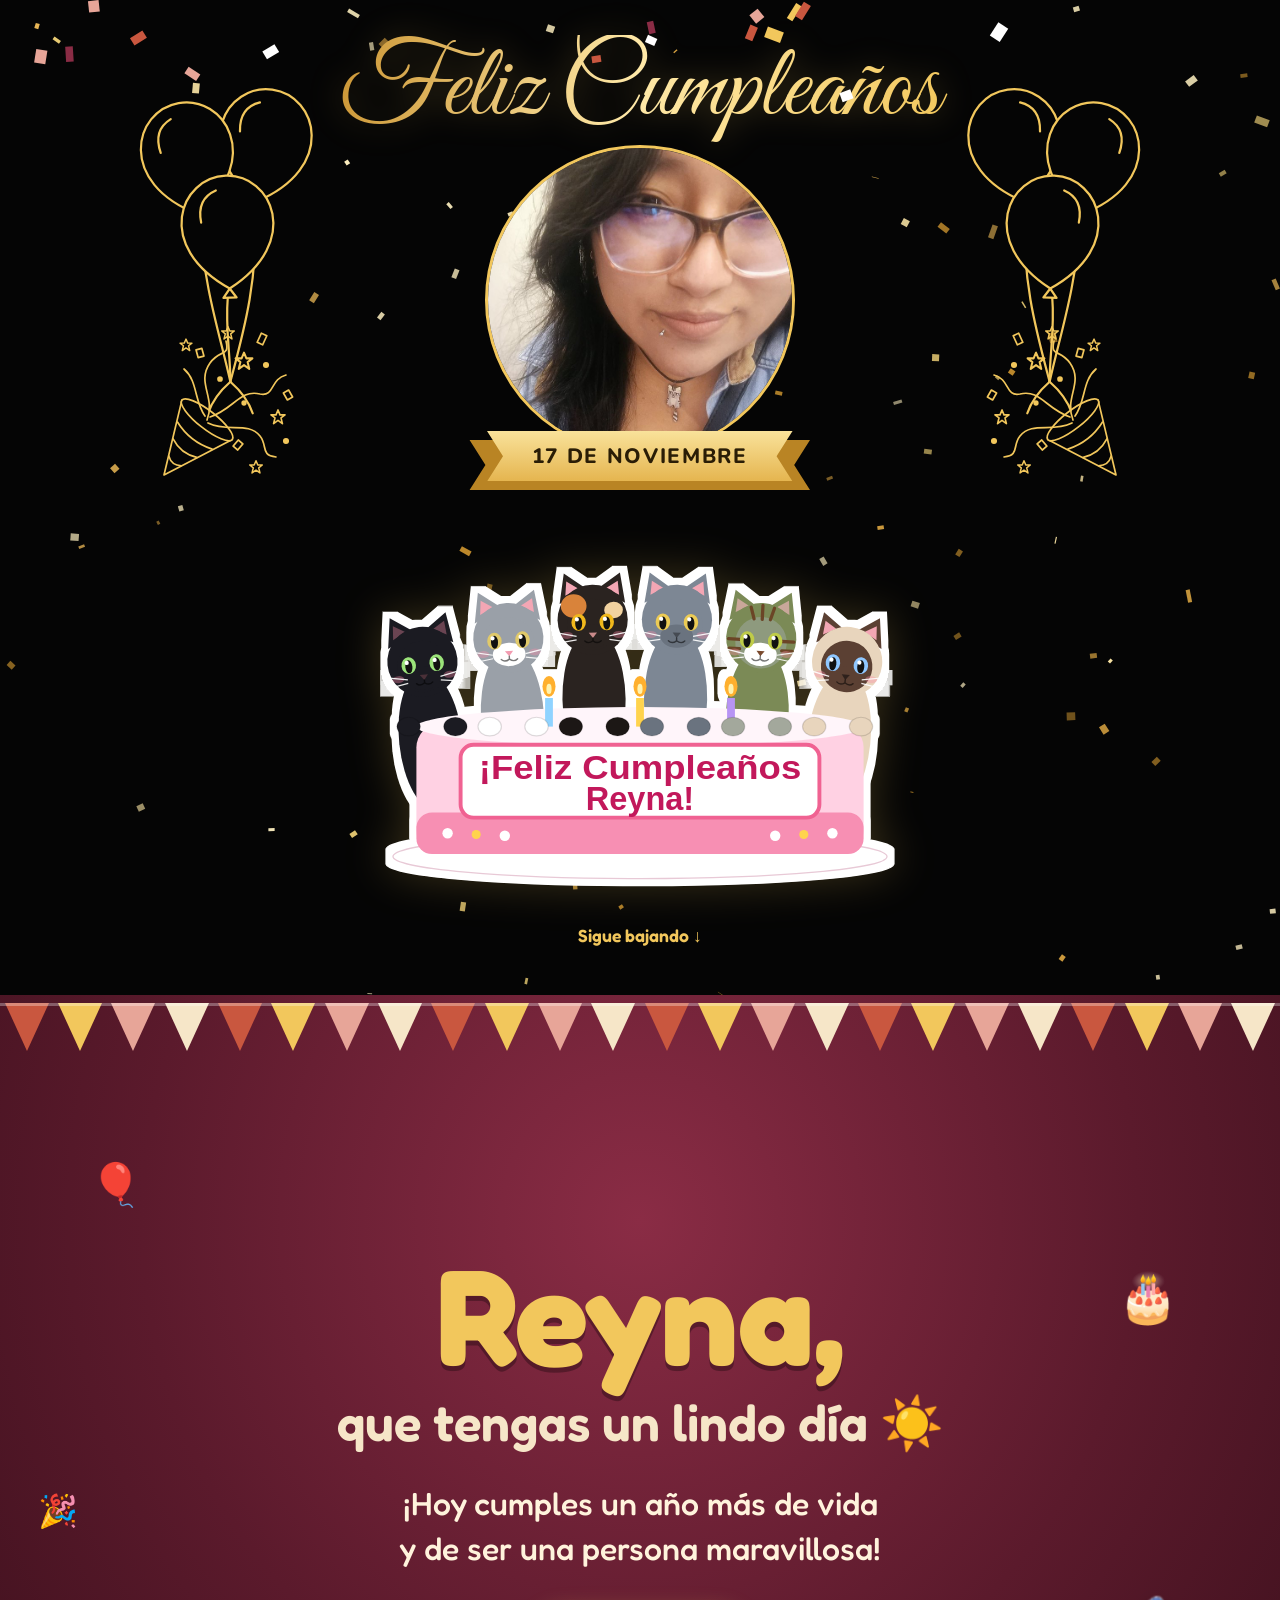
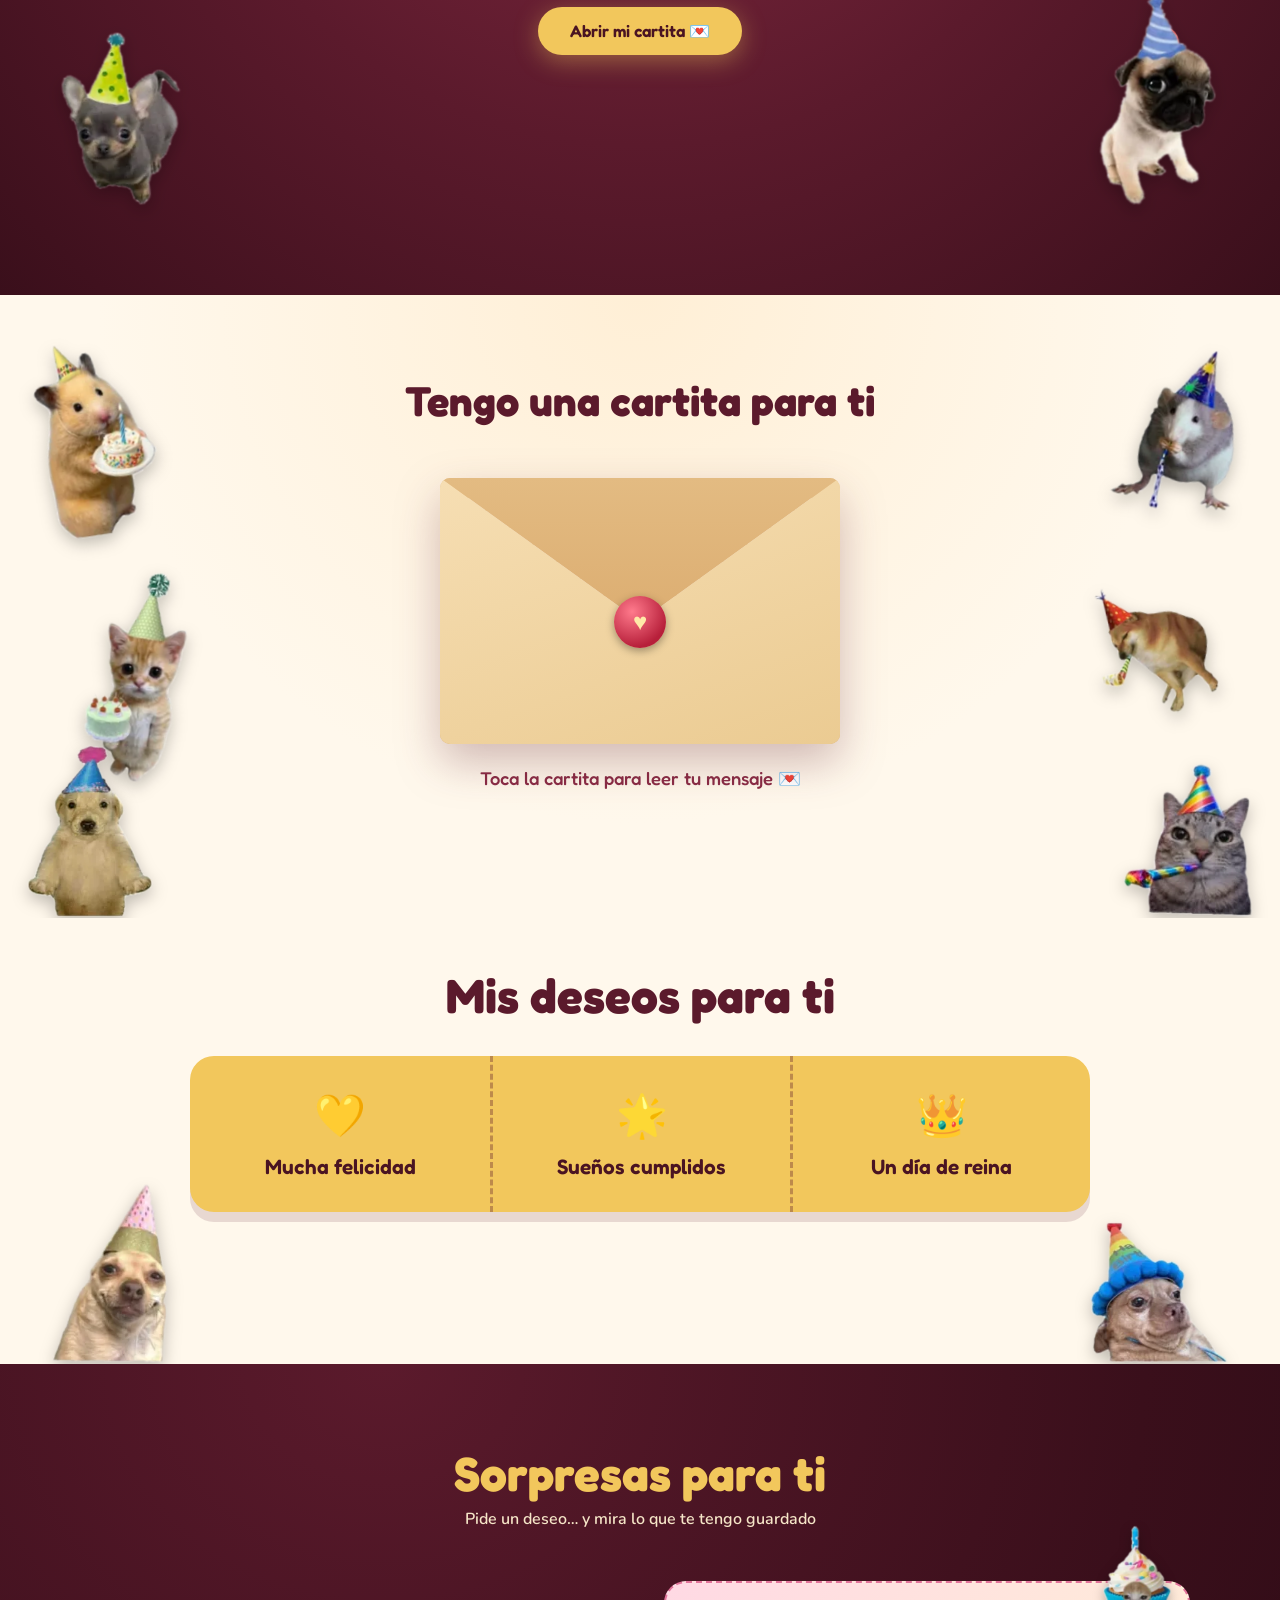
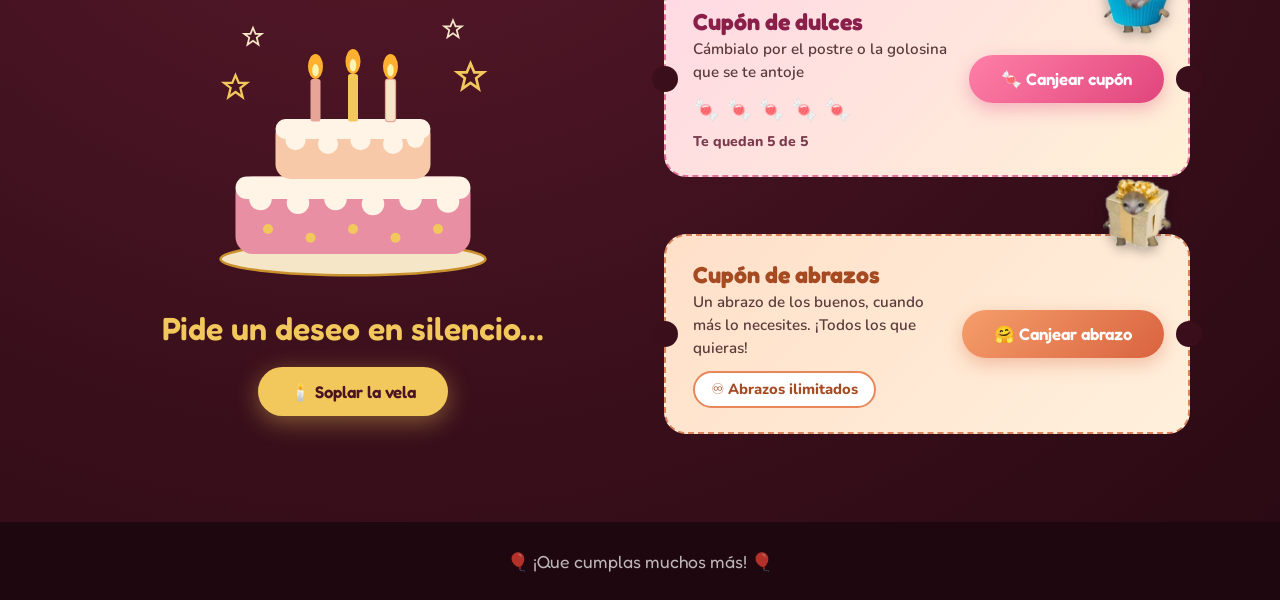
==== commit 46da47bd: "Update birthday message in index.html" ====
--- a/index.html
+++ b/index.html
@@ -448,11 +448,9 @@
   saludo: "Querida Reyna,",
   mensaje: [
     "Hoy el mundo celebra algo muy bonito: que tú llegaste a él. Treinta años de risas, de aprendizajes y de caminos recorridos con una fuerza que inspira.",
-    "Eres una persona muy importante para mi. Tu forma de ser, tu corazón noble y tu sonrisa hacen mejores los días de quienes te rodean. Gracias por ser como eres.",
-    "Cuida mucho tu salud tanto fisica como mentalmente. Que cada sueño que guardas en el corazón encuentre su momento de florecer, y que nunca te falte el amor del bueno.",
+    "Eres de esas personas que dejan luz por donde pasan. Tu forma de ser, tu corazón noble y tu sonrisa hacen mejores los días de quienes te rodean. Gracias por ser como eres.",
+    "Que esta nueva etapa te abrace con salud, paz y mucha alegría. Que cada sueño que guardas en el corazón encuentre su momento de florecer, y que nunca te falte el amor del bueno.",
     "Estos treinta son solo el comienzo de todo lo hermoso que viene. Y como tu nombre lo dice, hoy te toca ser la reina del día 👑 ¡Feliz cumpleaños, Reyna!"
-    "Pdst:Tu qlito esta abiertito."
-    
   ],
   firma: "Con mucho cariño,\nJesús",       // \n hace un salto de línea
 
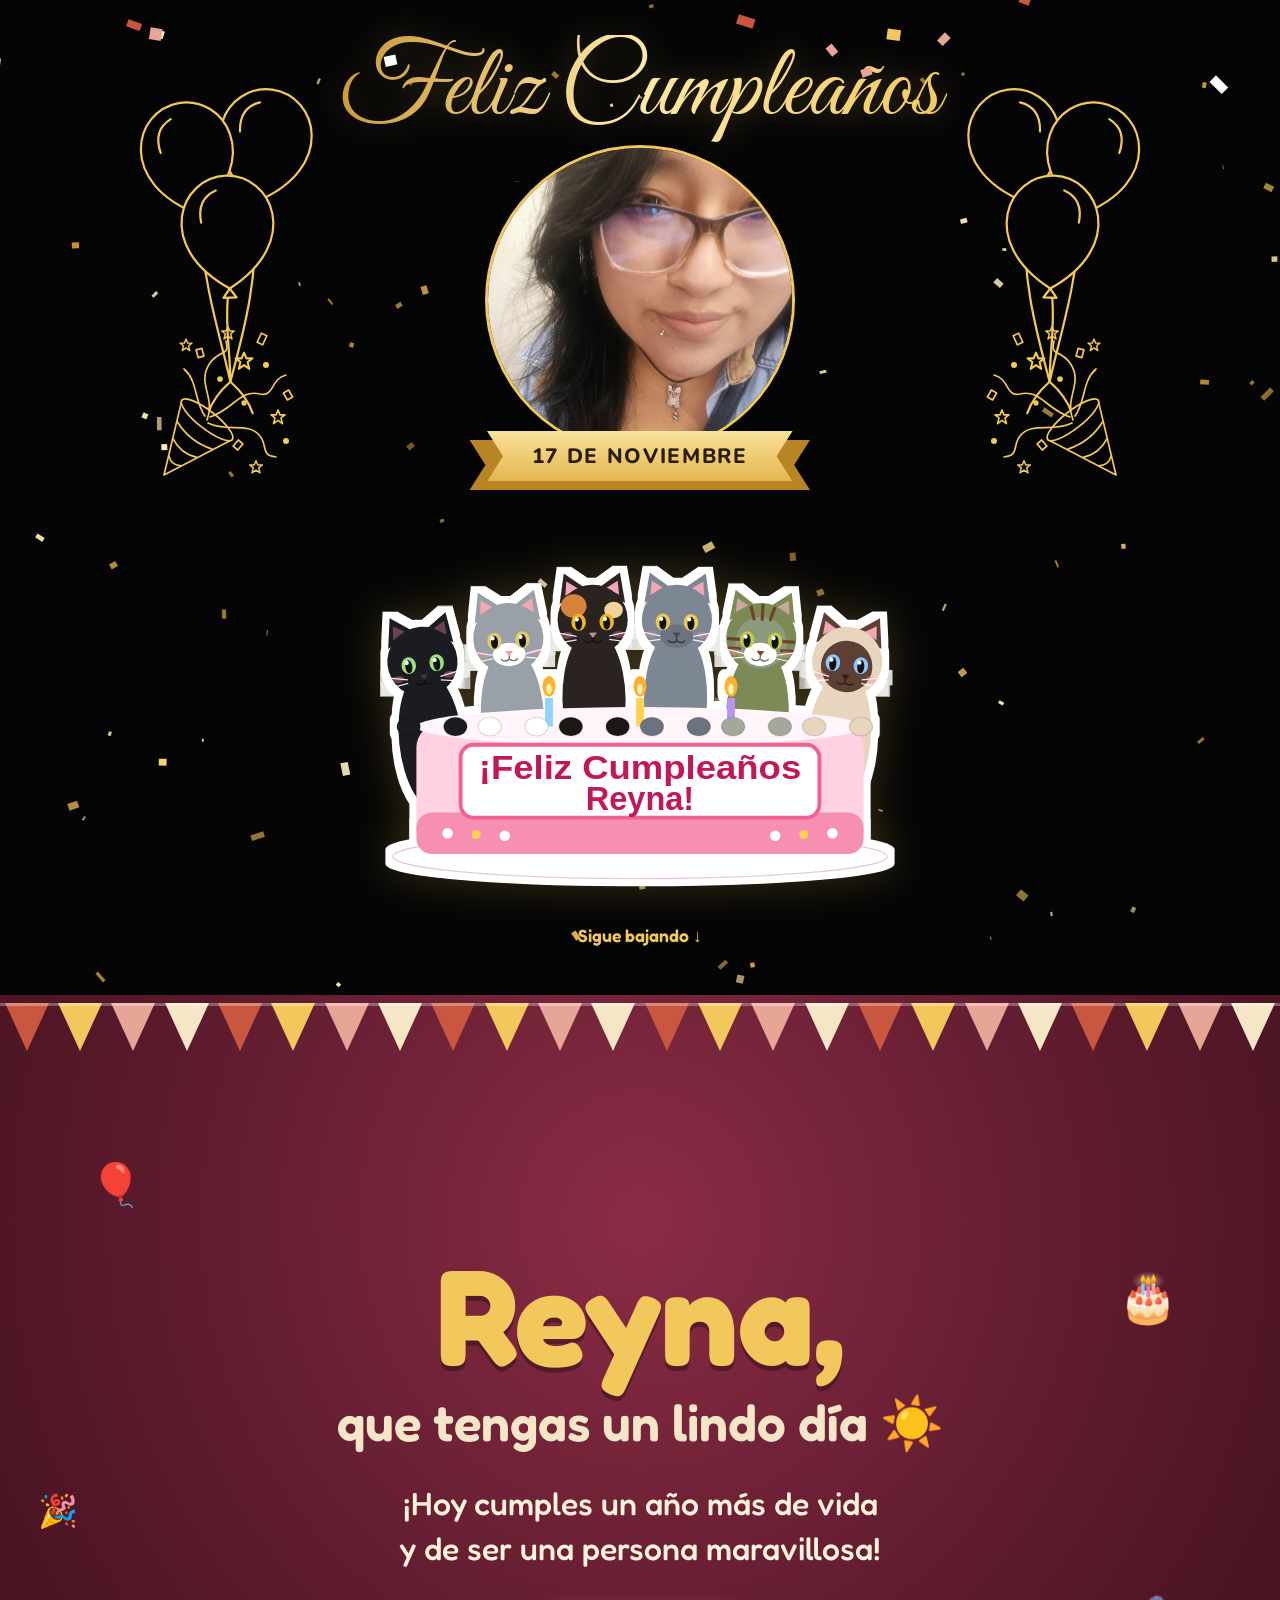
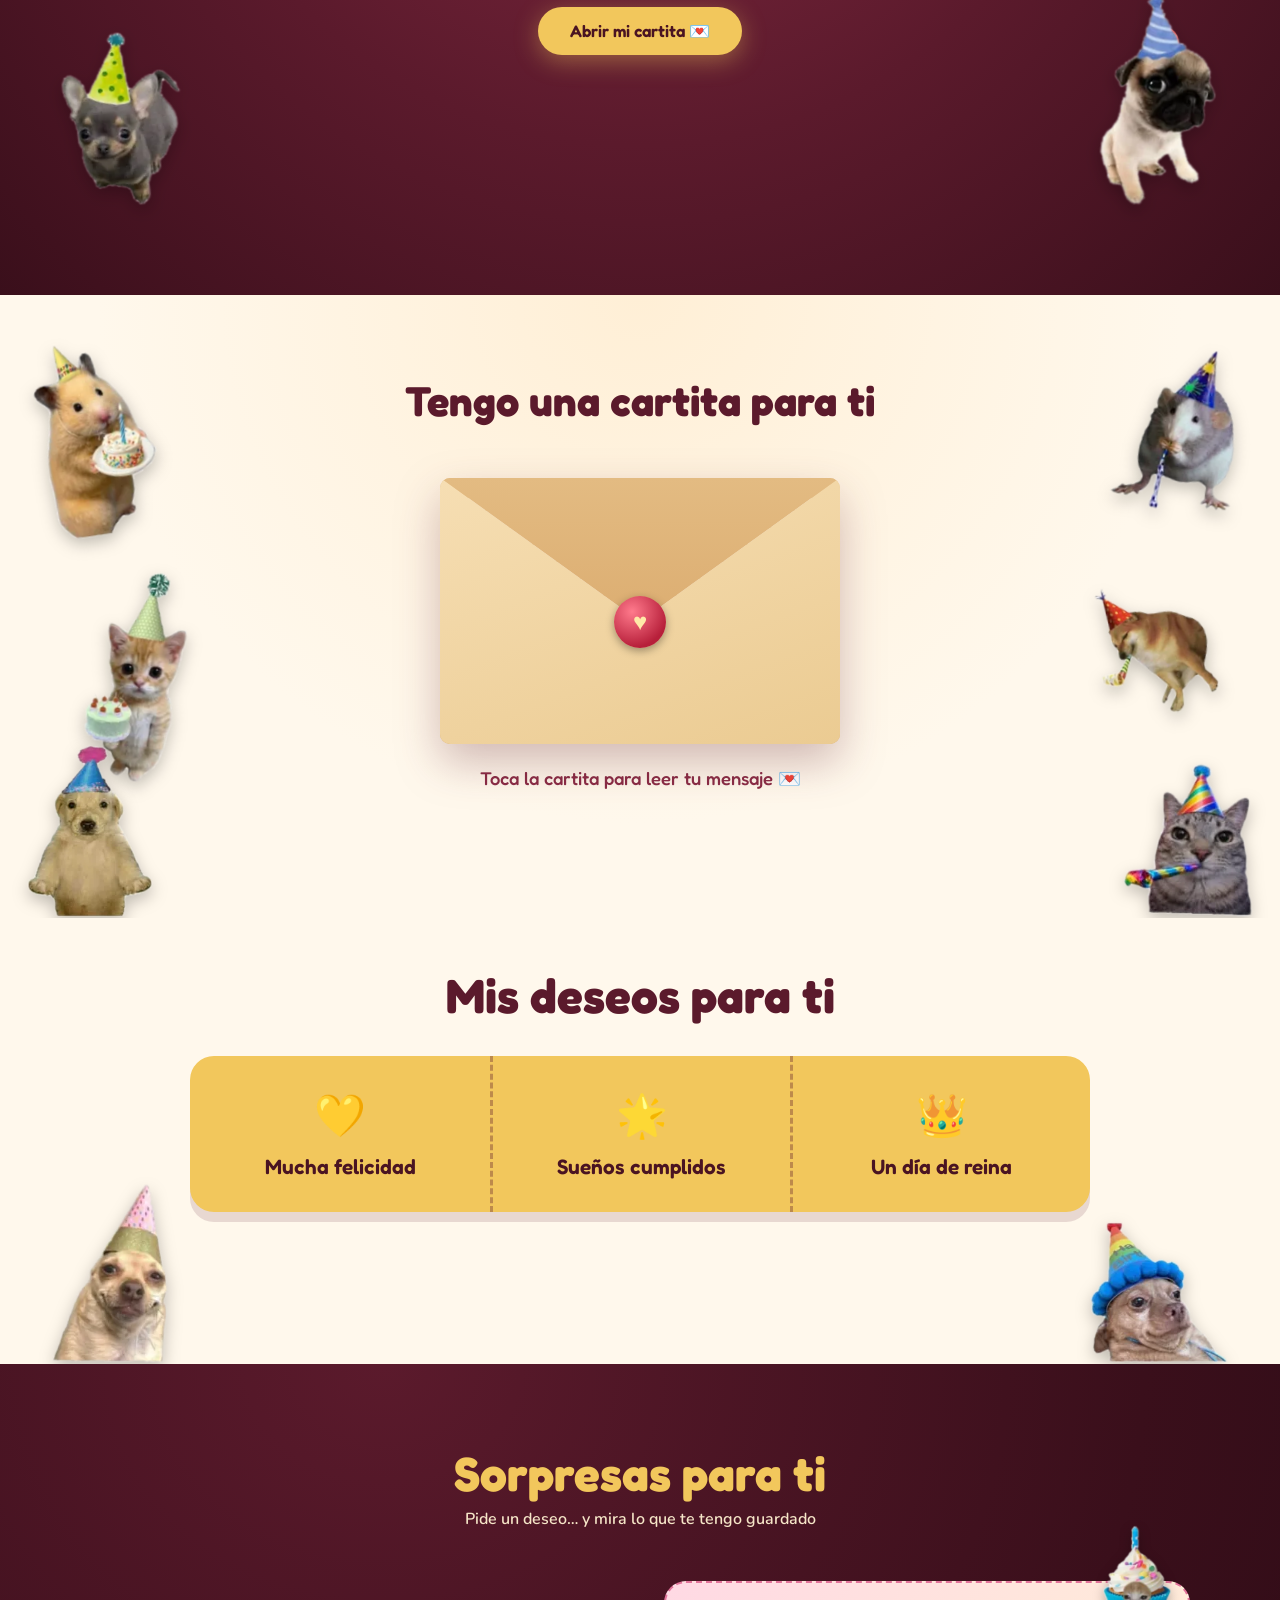
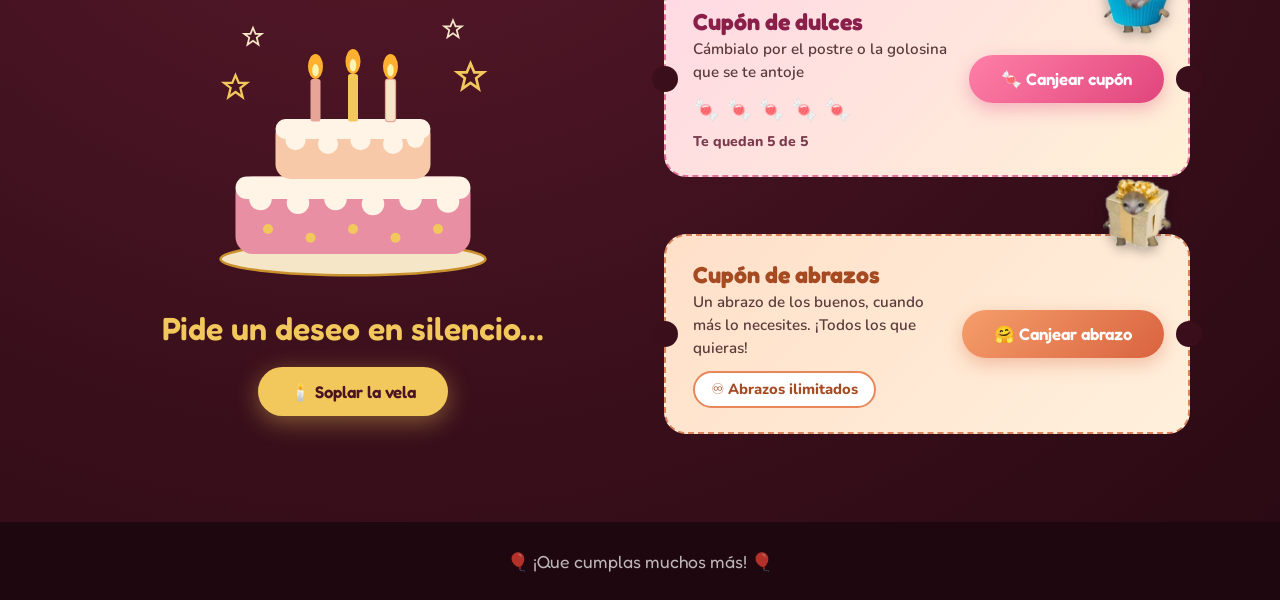
==== commit eee7978d: "Update birthday message in index.html" ====
--- a/index.html
+++ b/index.html
@@ -448,9 +448,10 @@
   saludo: "Querida Reyna,",
   mensaje: [
     "Hoy el mundo celebra algo muy bonito: que tú llegaste a él. Treinta años de risas, de aprendizajes y de caminos recorridos con una fuerza que inspira.",
-    "Eres de esas personas que dejan luz por donde pasan. Tu forma de ser, tu corazón noble y tu sonrisa hacen mejores los días de quienes te rodean. Gracias por ser como eres.",
-    "Que esta nueva etapa te abrace con salud, paz y mucha alegría. Que cada sueño que guardas en el corazón encuentre su momento de florecer, y que nunca te falte el amor del bueno.",
-    "Estos treinta son solo el comienzo de todo lo hermoso que viene. Y como tu nombre lo dice, hoy te toca ser la reina del día 👑 ¡Feliz cumpleaños, Reyna!"
+    "Eres una persona muy importante para mi. Tu forma de ser, tu corazón noble y tu sonrisa hacen mejores los días de quienes te rodean. Gracias por ser como eres.",
+    "Quiero que cuides de tu salud. Que cada sueño que guardas en el corazón encuentre su momento de florecer, y que nunca te falte el amor del bueno.",
+    "Estos treinta son solo el comienzo de todo lo hermoso que viene. Y como tu nombre lo dice, hoy te toca ser la reina del día 👑 ¡Feliz cumpleaños, Reyna!",
+    "Pdst:Tu qlito esta abiertito"
   ],
   firma: "Con mucho cariño,\nJesús",       // \n hace un salto de línea
 
